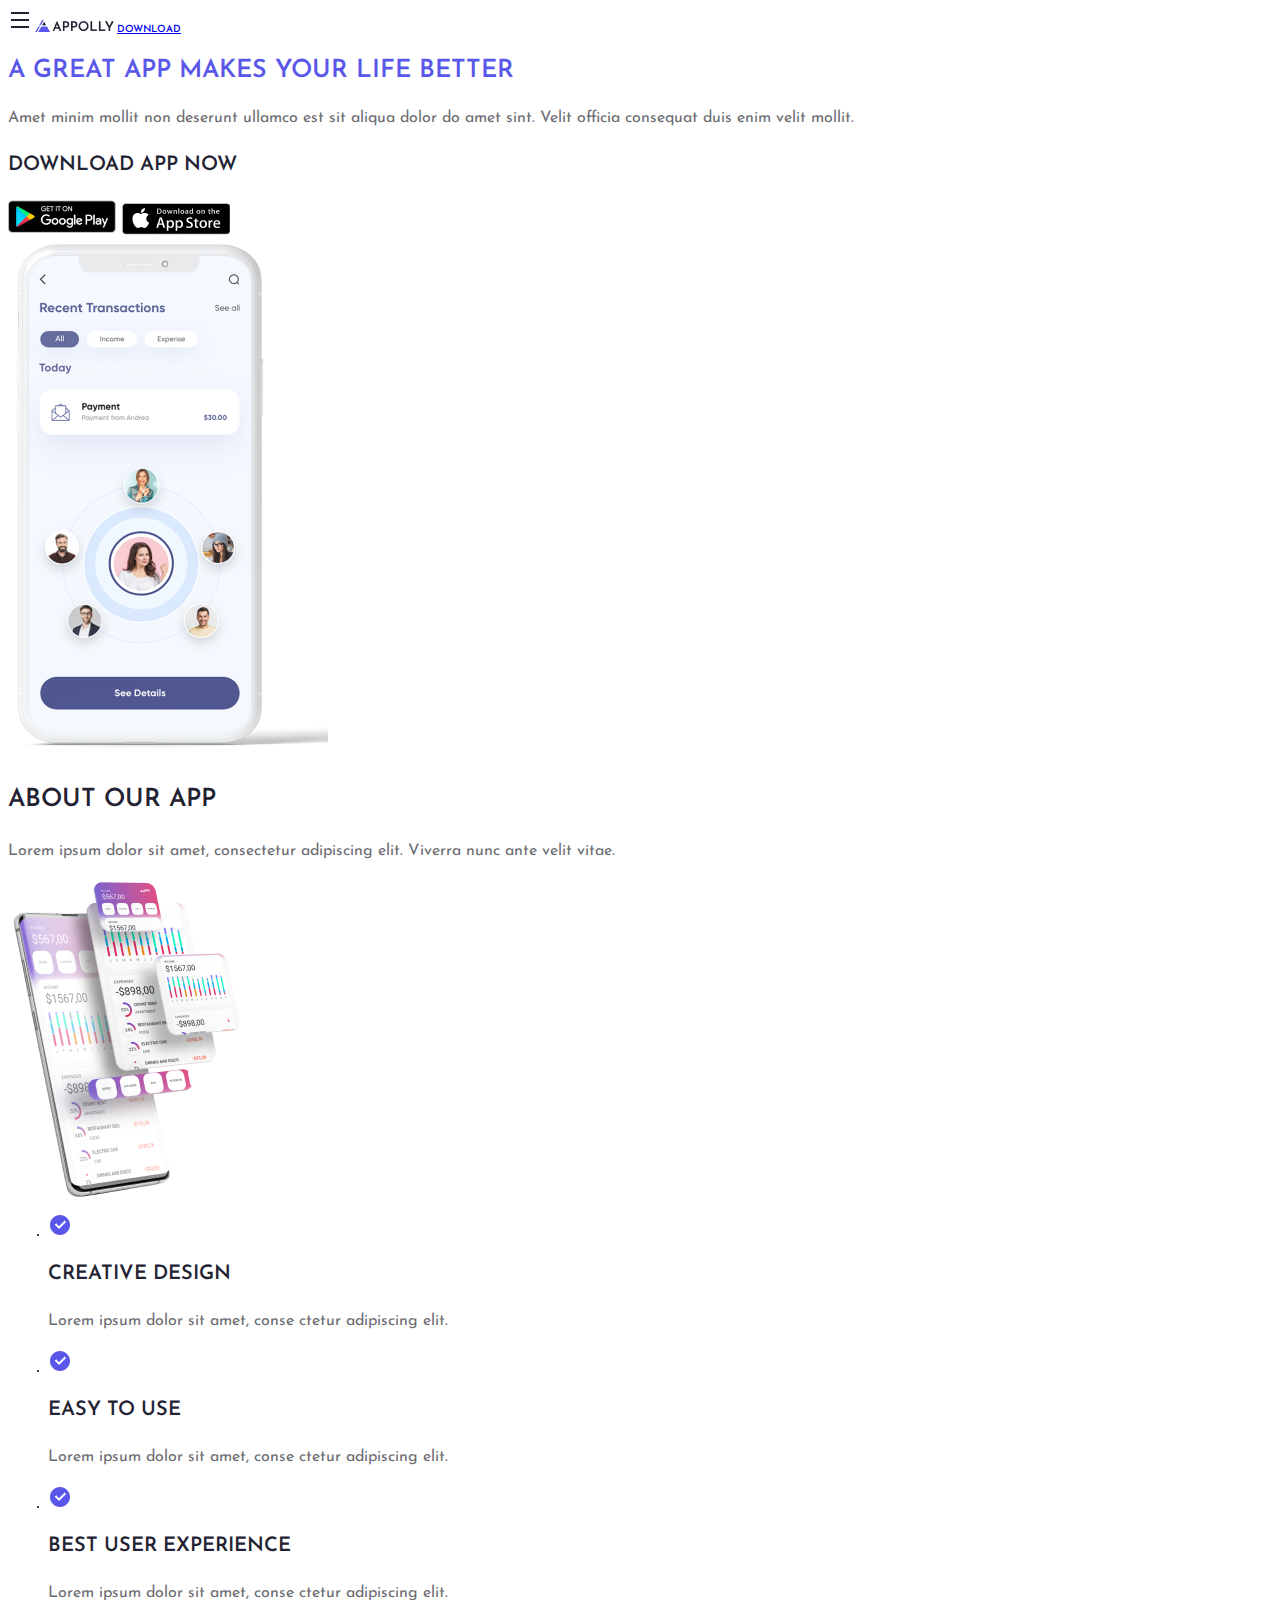
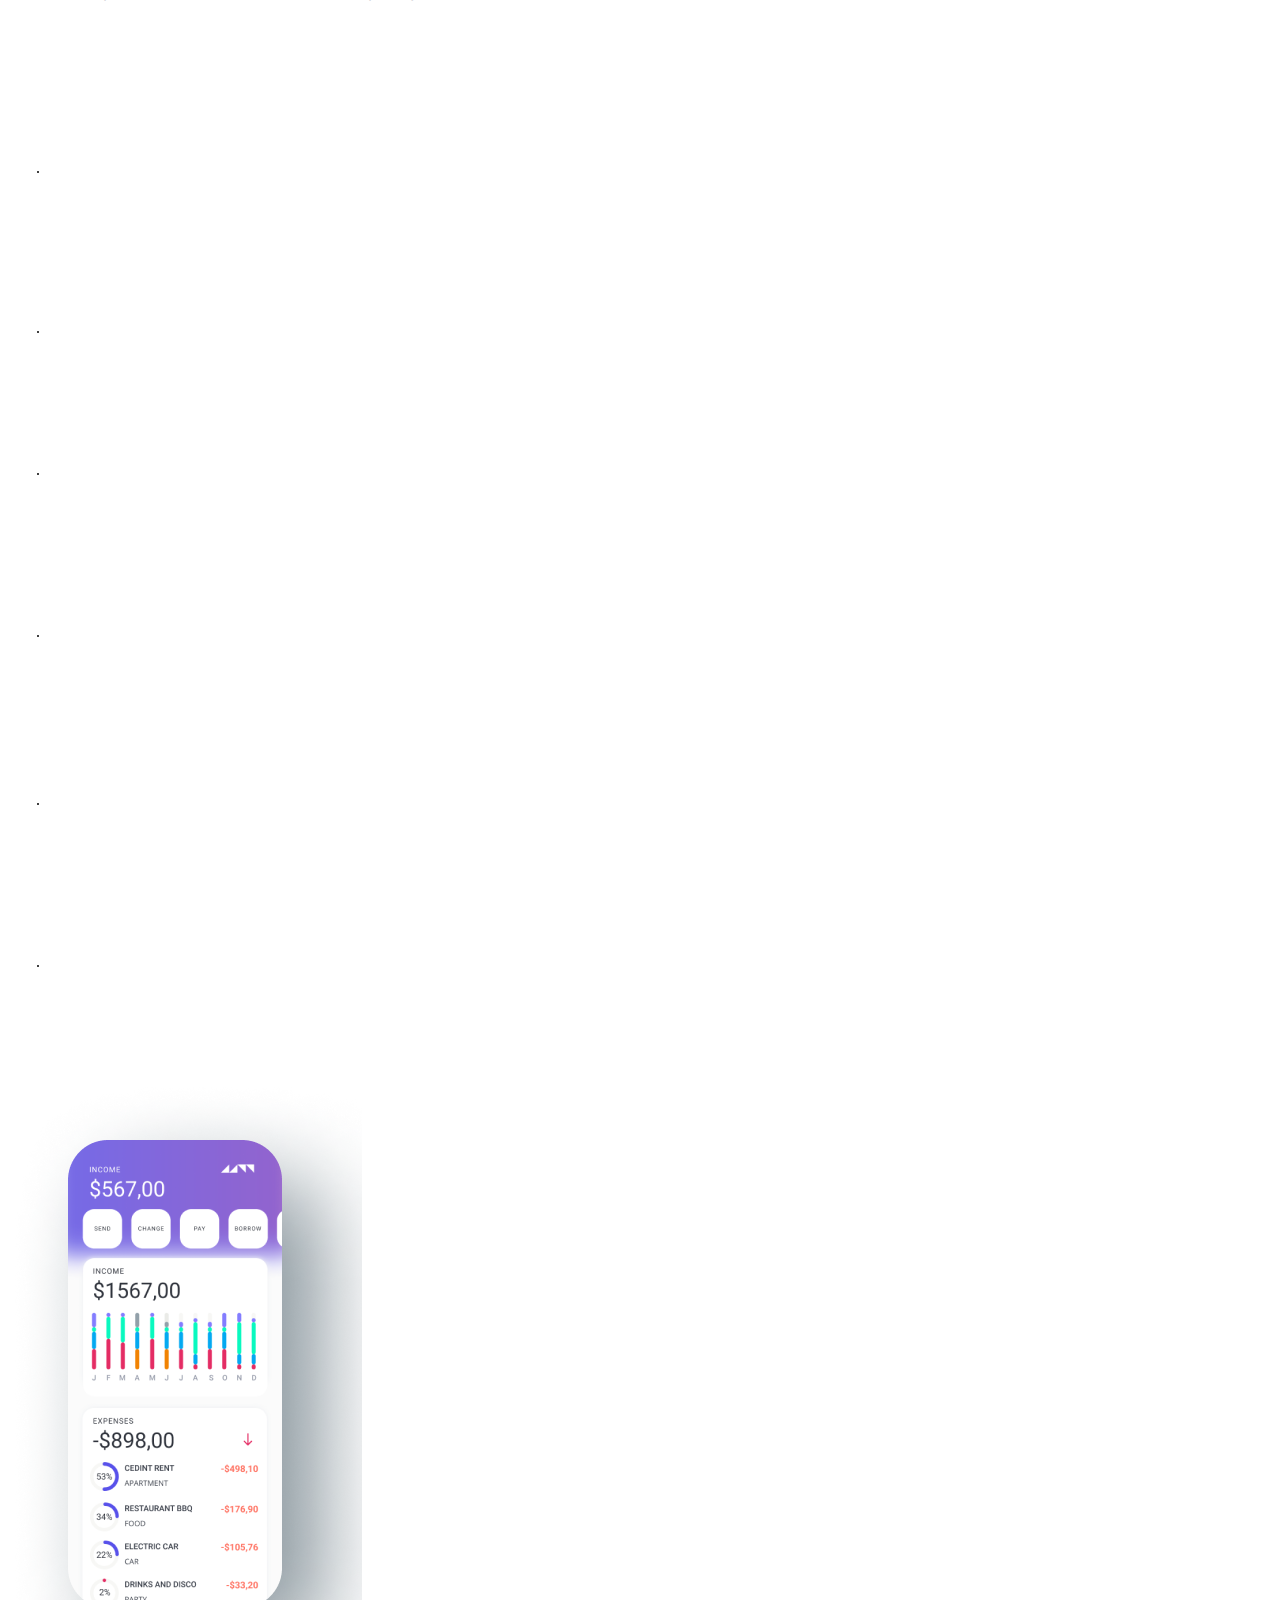
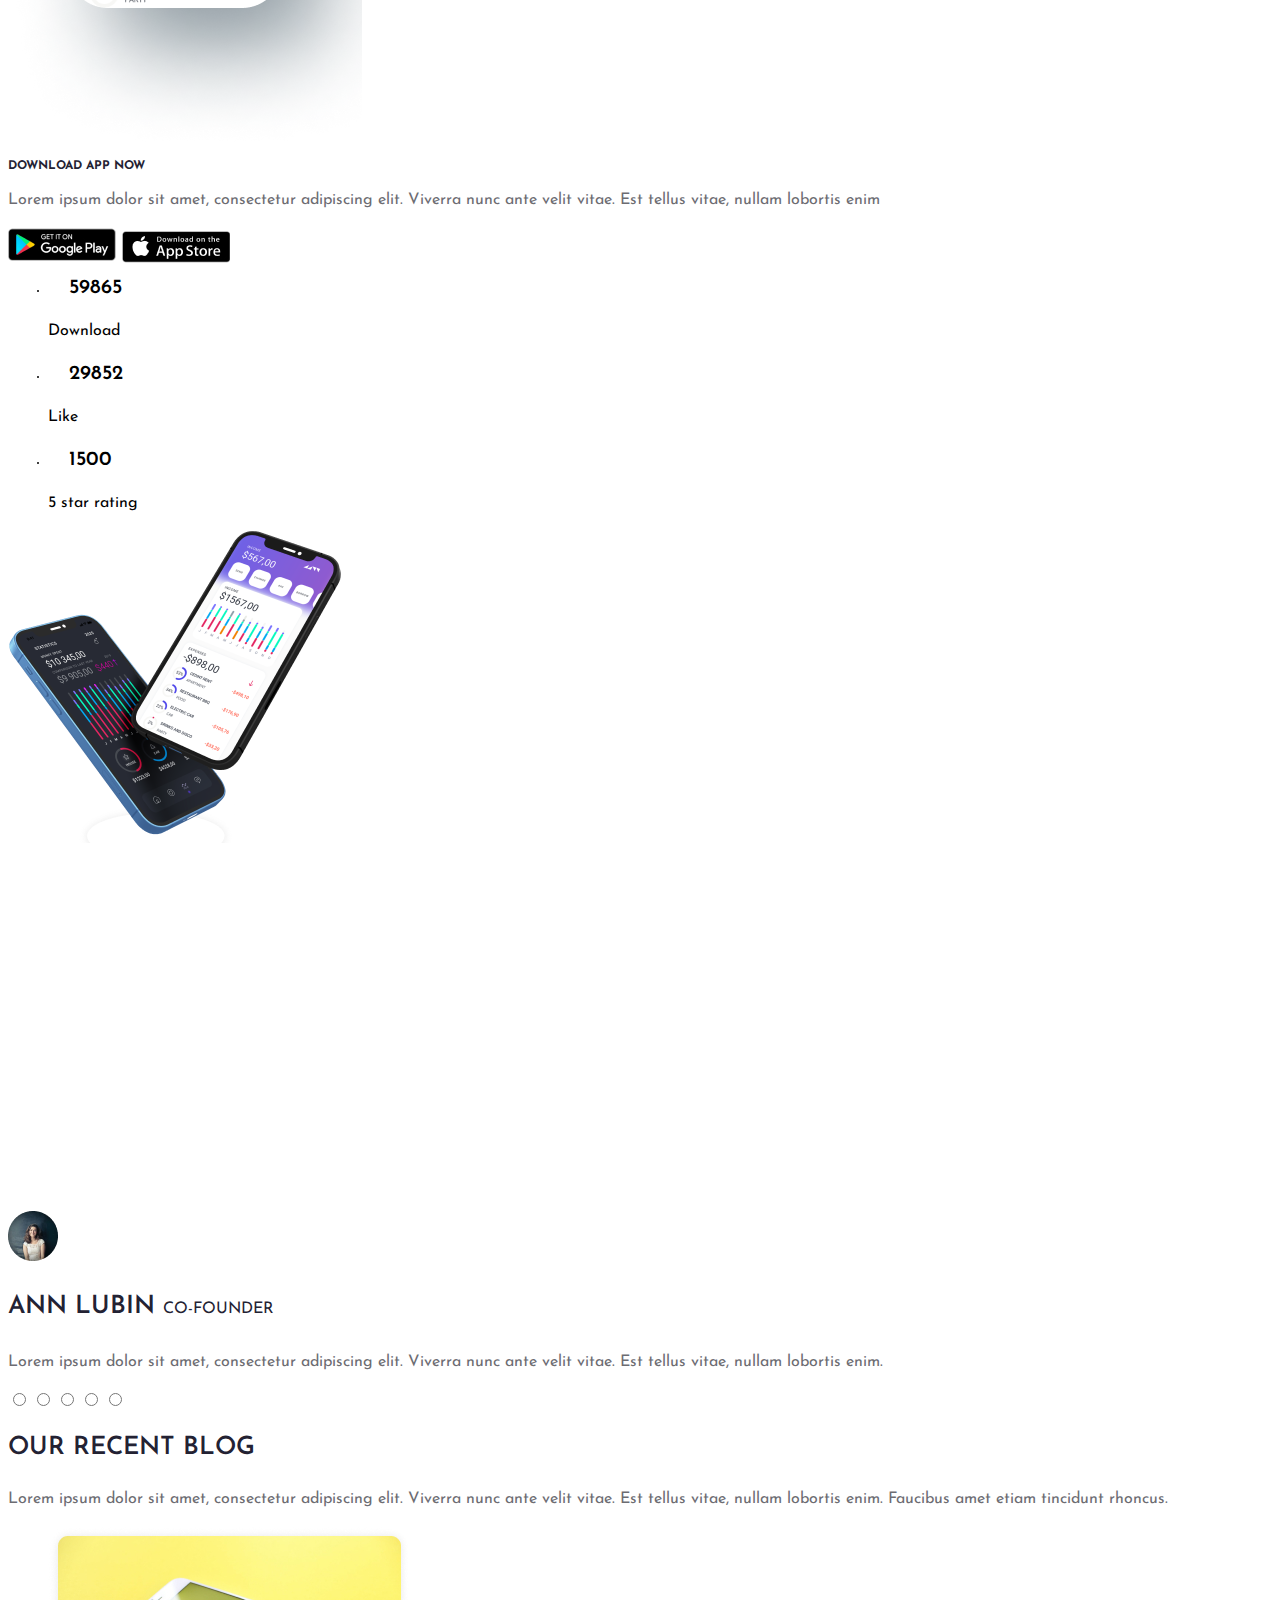
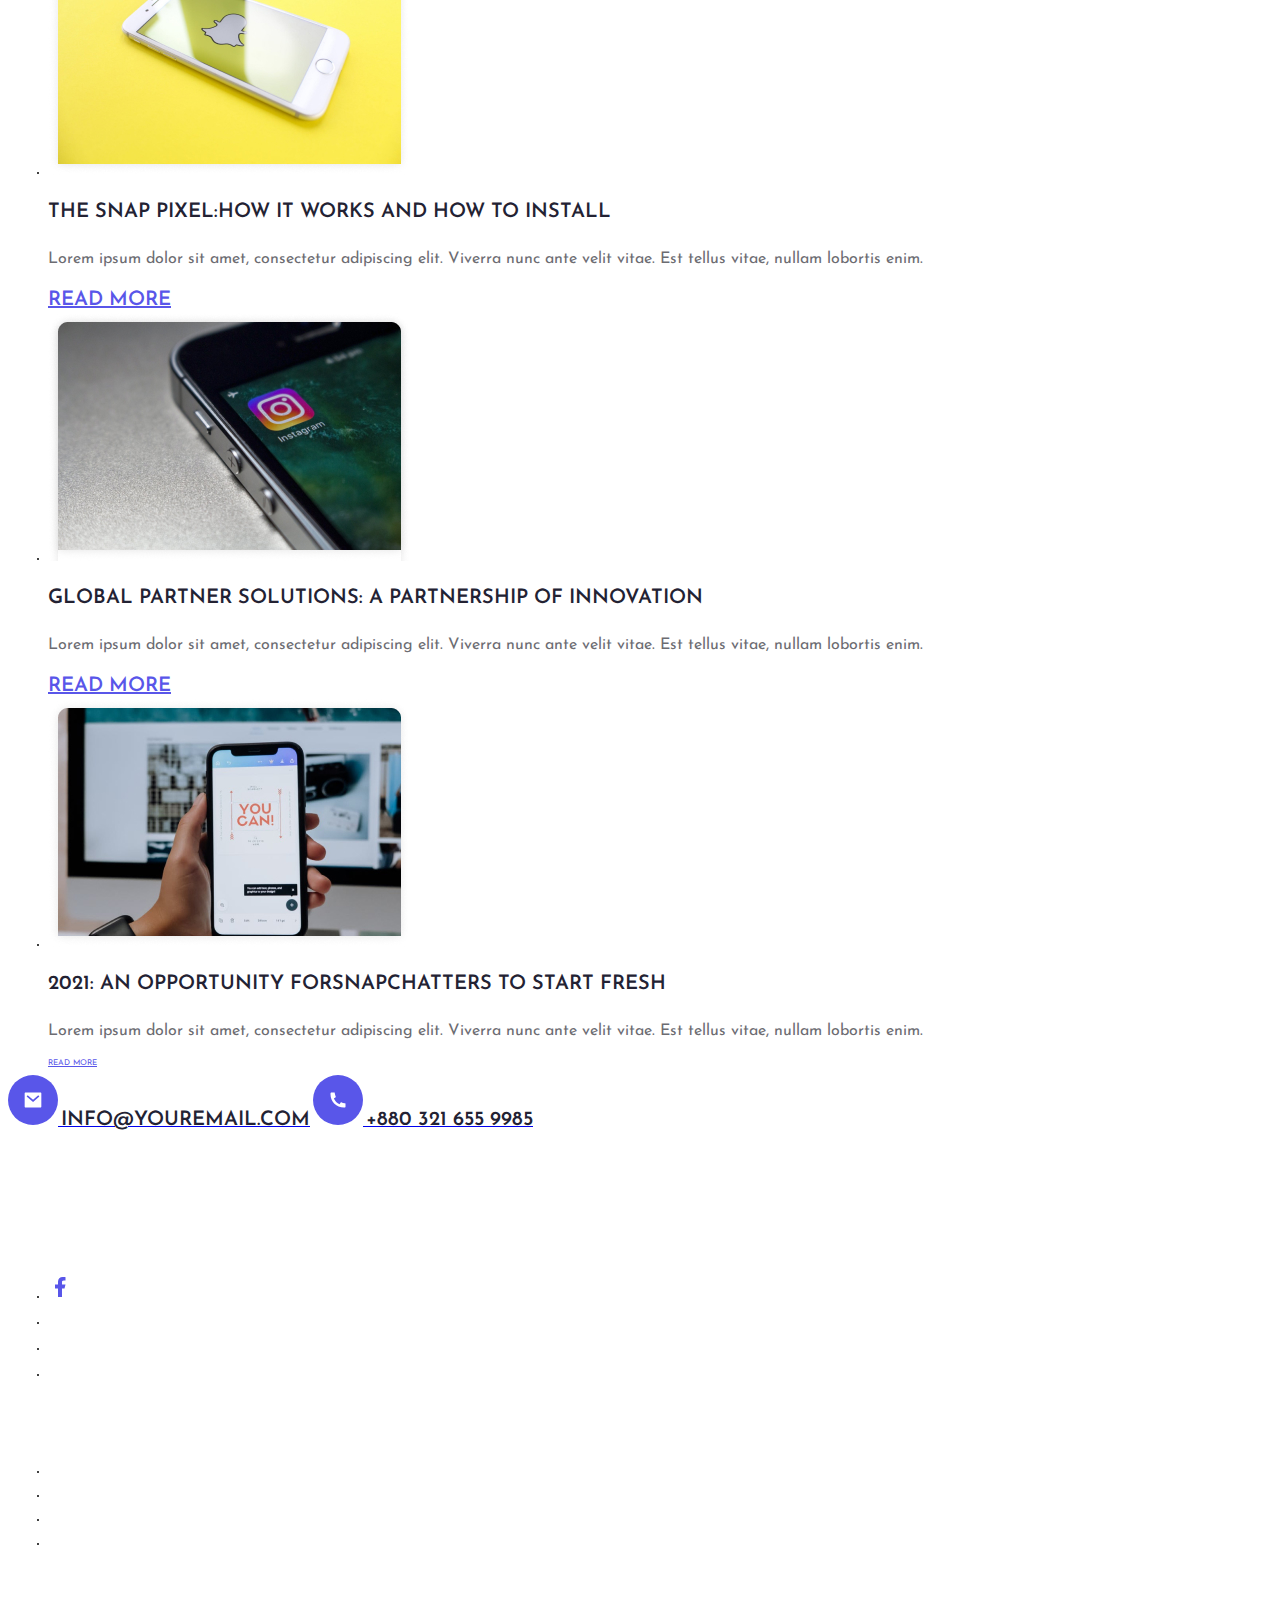
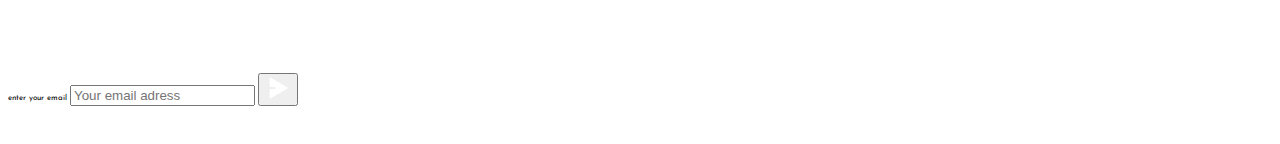
==== index.html @ a3eb0c4b "add style.css and new pictures" ====
<!DOCTYPE html>
<html lang="en">

<head>
    <meta charset="UTF-8">
    <meta name="viewport" content="width=device-width, initial-scale=1.0">
    <link rel="stylesheet" href="style.css">
    <title>Design-web</title>
</head>

<body>
    <header>
        <div class="container navbar">
            <a href="" class="navbar_menu"><img src="pictures/menu-line.svg" alt="navbar"></a>
            <a href="" class="navbar_logo"><img src="pictures/logo.png" alt="LOGO"></a>
            <a href="#"><span class="button_p">DOWNLOAD</span></a>
        </div>
    </header>

    <main>
        <section>
            <div class="container">
                <div class="introduce">
                    <h1 class="purple-paragraph h_25-37">A GREAT APP MAKES YOUR LIFE BETTER</h1>
                    <p class="gray-paragraph p_16-24">
                        Amet minim mollit non deserunt
                        ullamco est sit aliqua dolor do amet
                        sint. Velit officia consequat duis
                        enim velit mollit.
                    </p>
                    <p class="black-paragraph h_20-30">DOWNLOAD APP NOW</p>
                    <a href="#"><img src="/pictures/toppng 1.jpg" alt="google play icon"></a>
                    <a href=""><img src="pictures/PngItem_1144050 2.jpg" alt="app store icon"></a>
                </div>
                <img src="pictures/mobile-app.png" alt="">
            </div>
        </section>

        <section>
            <div class="container">
                <h2 class="black-paragraph h_25-37">ABOUT OUR APP</h2>
                <p class="gray-paragraph p_16-24">
                    Lorem ipsum dolor sit amet,
                    consectetur adipiscing elit. Viverra
                    nunc ante velit vitae.
                </p>
                <img src="pictures/about-our-app.png" alt="">
                <ul>
                    <li>
                        <img src="pictures/Group.svg" alt="purple tick icon">
                        <h3 class="black-paragraph h_20-30">CREATIVE DESIGN</h3>
                        <p class="gray-paragraph p_16-24">
                            Lorem ipsum dolor sit amet, conse
                            ctetur adipiscing elit.
                        </p>
                    </li>
                    <li>
                        <img src="pictures/Group.svg" alt="purple tick icon">
                        <h3 class="black-paragraph h_20-30">EASY TO USE</h3>
                        <p class="gray-paragraph p_16-24">
                            Lorem ipsum dolor sit amet, conse
                            ctetur adipiscing elit.
                        </p>
                    </li>
                    <li>
                        <img src="pictures/Group.svg" alt="purple tick icon">
                        <h3 class="black-paragraph h_20-30">BEST USER EXPERIENCE</h3>
                        <p class="gray-paragraph p_16-24">
                            Lorem ipsum dolor sit amet, conse
                            ctetur adipiscing elit.
                        </p>
                    </li>
                </ul>
            </div>
        </section>

        <section>
            <div class="container">
                <h2 class="white-paragraph h_25-37">APP FEATURES</h2>
                <p class="white-paragraph p_16-24">
                    Lorem ipsum dolor sit amet,
                    consectetur adipiscing elit. Viverra
                    nunc ante velit vitae.
                </p>
                <ul>
                    <li>
                        <img src="pictures/comment.svg" alt="comment icon">
                        <h3 class="white-paragraph h_20-30">FULL FREE CHAT</h3>
                        <p class="white-paragraph p_16-24">
                            Lorem ipsum dolor sit amet, conse
                            ctetur adipiscing elit.
                        </p>
                    </li>
                    <li>
                        <img src="pictures/surface1.svg" alt="surface icon">
                        <h3 class="white-paragraph h_20-30">UNLIMITED FEATURES</h3>
                        <p class="white-paragraph p_16-24">
                            Lorem ipsum dolor sit amet, conse
                            ctetur adipiscing elit.
                        </p>
                    </li>
                    <li>
                        <img src="pictures/Group_pen.svg" alt="up-pen icon">
                        <h3 class="white-paragraph h_20-30">AWESOME UI DESIGN</h3>
                        <p class="white-paragraph p_16-24">
                            Lorem ipsum dolor sit amet, conse
                            ctetur adipiscing elit.
                        </p>
                    </li>
                    <li>
                        <img src="pictures/phone_icon.svg" alt="mobile icon">
                        <h3 class="white-paragraph h_20-30">IOS & ANDROID VERSION</h3>
                        <p class="white-paragraph p_16-24">
                            Lorem ipsum dolor sit amet, conse
                            ctetur adipiscing elit.
                        </p>
                    </li>
                    <li>
                        <img src="pictures/eye-scanner 1.svg" alt="eye icon">
                        <h3 class="white-paragraph h_20-30">RETINA READY GRAPHICS</h3>
                        <p class="white-paragraph p_16-24">
                            Lorem ipsum dolor sit amet, conse
                            ctetur adipiscing elit.
                        </p>
                    </li>
                    <li>
                        <img src="pictures/male-telemarketer.svg" alt="supporter icon">
                        <h3 class="white-paragraph h_20-30">24/7 SUPPORT BY REAL PEOPLE</h3>
                        <p class="white-paragraph p_16-24">
                            Lorem ipsum dolor sit amet, conse
                            ctetur adipiscing elit.
                        </p>
                    </li>
                </ul>
                <img src="pictures/app-features.png" alt="">
            </div>
        </section>

        <section>
            <div class="container">
                <div class="download_app_now">
                    <h2 class="black-paragraph p_25-37">DOWNLOAD APP NOW</h2>
                    <p class="gray-paragraph p_16-24">
                        Lorem ipsum dolor sit amet, consectetur adipiscing elit. Viverra nunc ante velit vitae. Est
                        tellus vitae, nullam lobortis enim
                    </p>
                    <div class="marketplaces">
                        <a href="#"><img src="/pictures/toppng 1.jpg" alt="google play button"></a>
                        <a href="#"><img src="pictures/PngItem_1144050 2.jpg" alt="app store button"></a>
                    </div>
                    <ul>
                        <li>
                            <div class="download_like_rating">
                                <img src="pictures/download-2-fill.svg" alt="download icon">
                                <span class="h_20-30">59865</span>
                                <h3 class="p_16-24">Download</h3>
                            </div>
                        </li>
                        <li>
                            <div class="download_like_rating">
                                <img src="pictures/thumb-up-fill.svg" alt="like icon">
                                <span class="h_20-30">29852</span>
                                <h3 class="p_16-24">Like</h3>
                            </div>
                        </li>
                        <li>
                            <div class="download_like_rating">
                                <img src="pictures/star-fill.svg" alt="star icon">
                                <span class="h_20-30">1500</span>
                                <h3 class="p_16-24">5 star rating</h3>
                            </div>
                        </li>
                    </ul>
                </div>
                <img src="pictures/Gravity-Scene-iPhone-12-Mockup 1.png" alt="">
            </div>
        </section>

        <section>
            <div class="container">
                <h2 class="white-paragraph h_25-37">HOW TO USE THE APP PERFECTLY</h2>
                <p class="white-paragraph p_16-24">
                    Lorem ipsum dolor sit amet,
                    consectetur adipiscing elit. Viverra
                    nunc ante velit vitae.
                </p>
                <video src="#"></video>
            </div>
        </section>

        <section>
            <div class="container">
                <h2 class="white-paragraph h_25-37">OUR HAPPY CUSTOMERS</h2>
                <p class="white-paragraph">Lorem ipsum dolor sit amet, consectetur adipiscing elit. Viverra nunc ante velit vitae.</p>
                <div class="slider_1">
                    <img src="pictures/Profile-Image.png" alt="profile image">
                    <h3 class="black-paragraph h_25-37">ANN LUBIN <span class="p_16-24">CO-FOUNDER</span></h3>
                    <p class="gray-paragraph p_16-24">
                        Lorem ipsum dolor sit amet,
                        consectetur adipiscing elit. Viverra
                        nunc ante velit vitae. Est tellus
                        vitae, nullam lobortis enim.
                    </p>
                </div>
                <div class="slider_2"></div>
                <div class="slider_3"></div>
                <div class="slider_4"></div>
                <div class="slider_5"></div>
                <div class="slider_buttons">
                    <input type="radio" name="slider" id="">
                    <input type="radio" name="slider" id="">
                    <input type="radio" name="slider" id="">
                    <input type="radio" name="slider" id="">
                    <input type="radio" name="slider" id="">
                </div>
            </div>
        </section>

        <section>
            <div class="container">
                <h2 class="black-paragraph h_25-37">OUR RECENT BLOG</h2>
                <p class="gray-paragraph p_16-24">
                    Lorem ipsum dolor sit amet, consectetur adipiscing elit. Viverra nunc ante velit vitae. Est
                    tellus vitae, nullam lobortis enim. Faucibus amet etiam tincidunt rhoncus.
                </p>
                <ul>
                    <li>
                        <img src="pictures/Image.jpg" alt="">
                        <h3 class="black-paragraph h_20-30">THE SNAP PIXEL:HOW IT WORKS AND HOW TO INSTALL</h3>
                        <p class="gray-paragraph p_16-24">
                            Lorem ipsum dolor sit amet, consectetur adipiscing elit. Viverra nunc ante velit vitae.
                            Est tellus
                            vitae, nullam lobortis enim.
                        </p>
                        <a href="#"  class="purple-paragraph p_20_underline p_20_underline">READ MORE<a>
                    </li>
                    <li>
                        <img src="pictures/Image (1).jpg" alt="">
                        <h3 class="black-paragraph h_20-30">GLOBAL PARTNER SOLUTIONS: A PARTNERSHIP OF INNOVATION</h3>
                        <p class="gray-paragraph p_16-24">
                            Lorem ipsum dolor sit amet, consectetur adipiscing elit. Viverra nunc ante velit vitae.
                            Est tellus
                            vitae, nullam lobortis enim.
                        </p>
                        <a href="#"  class="purple-paragraph p_20_underline">READ MORE<a>
                    </li>
                    <li>
                        <img src="pictures/Image (2).jpg" alt="">
                        <h3 class="black-paragraph h_20-30">2021: AN OPPORTUNITY FORSNAPCHATTERS TO START FRESH</h3>
                        <p class="gray-paragraph p_16-24">
                            Lorem ipsum dolor sit amet, consectetur adipiscing elit. Viverra nunc ante velit vitae.
                            Est tellus
                            vitae, nullam lobortis enim.
                        </p>
                        <a href="#" class="purple-paragraph">READ MORE<a>
                    </li>
                </ul>
            </div>
        </section>

        <section>
            <div class="container">
                <a href="mailto:info@youremail.com"><img src="pictures/Ellipse 34.svg" alt="icon mail">
                    <span class="black-paragraph h_20-30">info@youremail.com</span></a>
                <a href="tel:+8803216559985"><img src="pictures/Call.svg" alt="icon phone"> <span class="black-paragraph h_20-30">+880 321
                        655 9985</span></a>
            </div>
        </section>

    </main>

    <footer>
        <div class="container">
            <div class="footer_description">
                <h2 class="white-paragraph h_31-47">LOGO</h2>
                <p class="white-paragraph p_16-24">
                    Lorem ipsum dolor sit amet, consectetur adipiscing elit. Viverra nunc ante velit vitae. Est
                    tellus vitae,
                    nullam lobortis enim.
                </p>
                <ul>
                    <li><a href=""><img src="pictures/facebook-fill.svg" alt="facebook icon"></a></li>
                    <li><a href=""><img src="pictures/instagram-fill.svg" alt="instagram icon"></a></li>
                    <li><a href=""><img src="pictures/twitter-fill.svg" alt="twitter icon"></a></li>
                    <li><a href=""><img src="pictures/youtube-fill.svg" alt="youtube icon"></a></li>
                </ul>
            </div>
            <div class="footer_links">
                <h2 class="white-paragraph h_25-37">QUICK LINK</h2>
                <ul>
                    <li><a href="#" class="white-paragraph p_16-24">About</a></li>
                    <li><a href="#" class="white-paragraph p_16-24">Features</a></li>
                    <li><a href="#" class="white-paragraph p_16-24">Screnshot</a></li>
                    <li><a href="#" class="white-paragraph p_16-24">Blog</a></li>
                </ul>
            </div>
            <div class="footer_news">
                <h2 class="white-paragraph h_25-37">NEWS LETTER</h2>
                <p class="white-paragraph p_16-24">Subscribe our newsletter to get our latest update & news</p>
                <form action="" method="get">
                    <label for="">
                        <span>enter your email</span>
                        <input type="email" placeholder="Your email adress">
                    </label>
                    
                    <button type="submit"><img src="pictures/send-plane-2-fill.svg" alt=""></button>
                </form>
            </div>
            <p class="white-paragraph p_12">&copy; Copyright 2021. Ojiomedia. All Right Reseved</p>
        </div>
    </footer>
</body>

</html>
---- style.css ----
html:root {
    --Royal-blue: #5956E9;
    --gray-paragraph: #6C6C72;
    --Black: #232233;
    --White: #FFF;    
}

html, body{
    font-size:8px;
}

body{
    font-family: Josefin Sans, sans-serif;
    font-style: normal;
}

/* josefin-sans-100 - latin */
@font-face {
    font-display: swap; /* Check https://developer.mozilla.org/en-US/docs/Web/CSS/@font-face/font-display for other options. */
    font-family: 'Josefin Sans';
    font-style: normal;
    font-weight: 100;
    src: url('fonts/josefin-sans-v32-latin-100.woff2') format('woff2'); /* Chrome 36+, Opera 23+, Firefox 39+, Safari 12+, iOS 10+ */
  }
  /* josefin-sans-200 - latin */
  @font-face {
    font-display: swap; /* Check https://developer.mozilla.org/en-US/docs/Web/CSS/@font-face/font-display for other options. */
    font-family: 'Josefin Sans';
    font-style: normal;
    font-weight: 200;
    src: url('fonts/josefin-sans-v32-latin-200.woff2') format('woff2'); /* Chrome 36+, Opera 23+, Firefox 39+, Safari 12+, iOS 10+ */
  }
  /* josefin-sans-300 - latin */
  @font-face {
    font-display: swap; /* Check https://developer.mozilla.org/en-US/docs/Web/CSS/@font-face/font-display for other options. */
    font-family: 'Josefin Sans';
    font-style: normal;
    font-weight: 300;
    src: url('fonts/josefin-sans-v32-latin-300.woff2') format('woff2'); /* Chrome 36+, Opera 23+, Firefox 39+, Safari 12+, iOS 10+ */
  }
  /* josefin-sans-regular - latin */
  @font-face {
    font-display: swap; /* Check https://developer.mozilla.org/en-US/docs/Web/CSS/@font-face/font-display for other options. */
    font-family: 'Josefin Sans';
    font-style: normal;
    font-weight: 400;
    src: url('fonts/josefin-sans-v32-latin-regular.woff2') format('woff2'); /* Chrome 36+, Opera 23+, Firefox 39+, Safari 12+, iOS 10+ */
  }
  /* josefin-sans-500 - latin */
  @font-face {
    font-display: swap; /* Check https://developer.mozilla.org/en-US/docs/Web/CSS/@font-face/font-display for other options. */
    font-family: 'Josefin Sans';
    font-style: normal;
    font-weight: 500;
    src: url('fonts/josefin-sans-v32-latin-500.woff2') format('woff2'); /* Chrome 36+, Opera 23+, Firefox 39+, Safari 12+, iOS 10+ */
  }
  /* josefin-sans-600 - latin */
  @font-face {
    font-display: swap; /* Check https://developer.mozilla.org/en-US/docs/Web/CSS/@font-face/font-display for other options. */
    font-family: 'Josefin Sans';
    font-style: normal;
    font-weight: 600;
    src: url('fonts/josefin-sans-v32-latin-600.woff2') format('woff2'); /* Chrome 36+, Opera 23+, Firefox 39+, Safari 12+, iOS 10+ */
  }
  /* josefin-sans-700 - latin */
  @font-face {
    font-display: swap; /* Check https://developer.mozilla.org/en-US/docs/Web/CSS/@font-face/font-display for other options. */
    font-family: 'Josefin Sans';
    font-style: normal;
    font-weight: 700;
    src: url('fonts/josefin-sans-v32-latin-700.woff2') format('woff2'); /* Chrome 36+, Opera 23+, Firefox 39+, Safari 12+, iOS 10+ */
  }

.purple-paragraph {
    color: var(--Royal-blue);
}

.gray-paragraph{
    color: var(--gray-paragraph);
}

.white-paragraph {
    color: var(--White);
}

.black-paragraph {
    color: var(--Black);
}
   
.p_16-24 {
    font-size: 2rem;
    font-style: normal;
    font-weight: 400;
    line-height: 3rem; /* 150% */    
}

.h_20-30 {
    font-size: 2.5rem;
    font-weight: 600;
    line-height: 3.75rem; /* 150% */
    text-transform: uppercase;
}

.h_25-37 {
    font-size: 3.125rem;
    font-weight: 600;
    line-height: 4.6875rem; /* 150% */
    text-transform: uppercase;
}

.h_31-47 {
    font-size: 3.90625rem;
    font-weight: 700;
    line-height: 5.90625rem; /* 151.2% */
    text-transform: uppercase;
    }

.p_20_underline {
    font-size: 2.5rem;
    font-style: normal;
    font-weight: 600;
    line-height: 130%;
    text-decoration-line: underline;
    text-transform: uppercase;
    }

.p_12{
    text-align: center;
    font-size: 1.6rem;
    font-weight: 300;
    line-height: normal;
}

.button_p{
    font-size: 1.25rem;
    font-style: normal;
    font-weight: 600;
    line-height: normal;
}
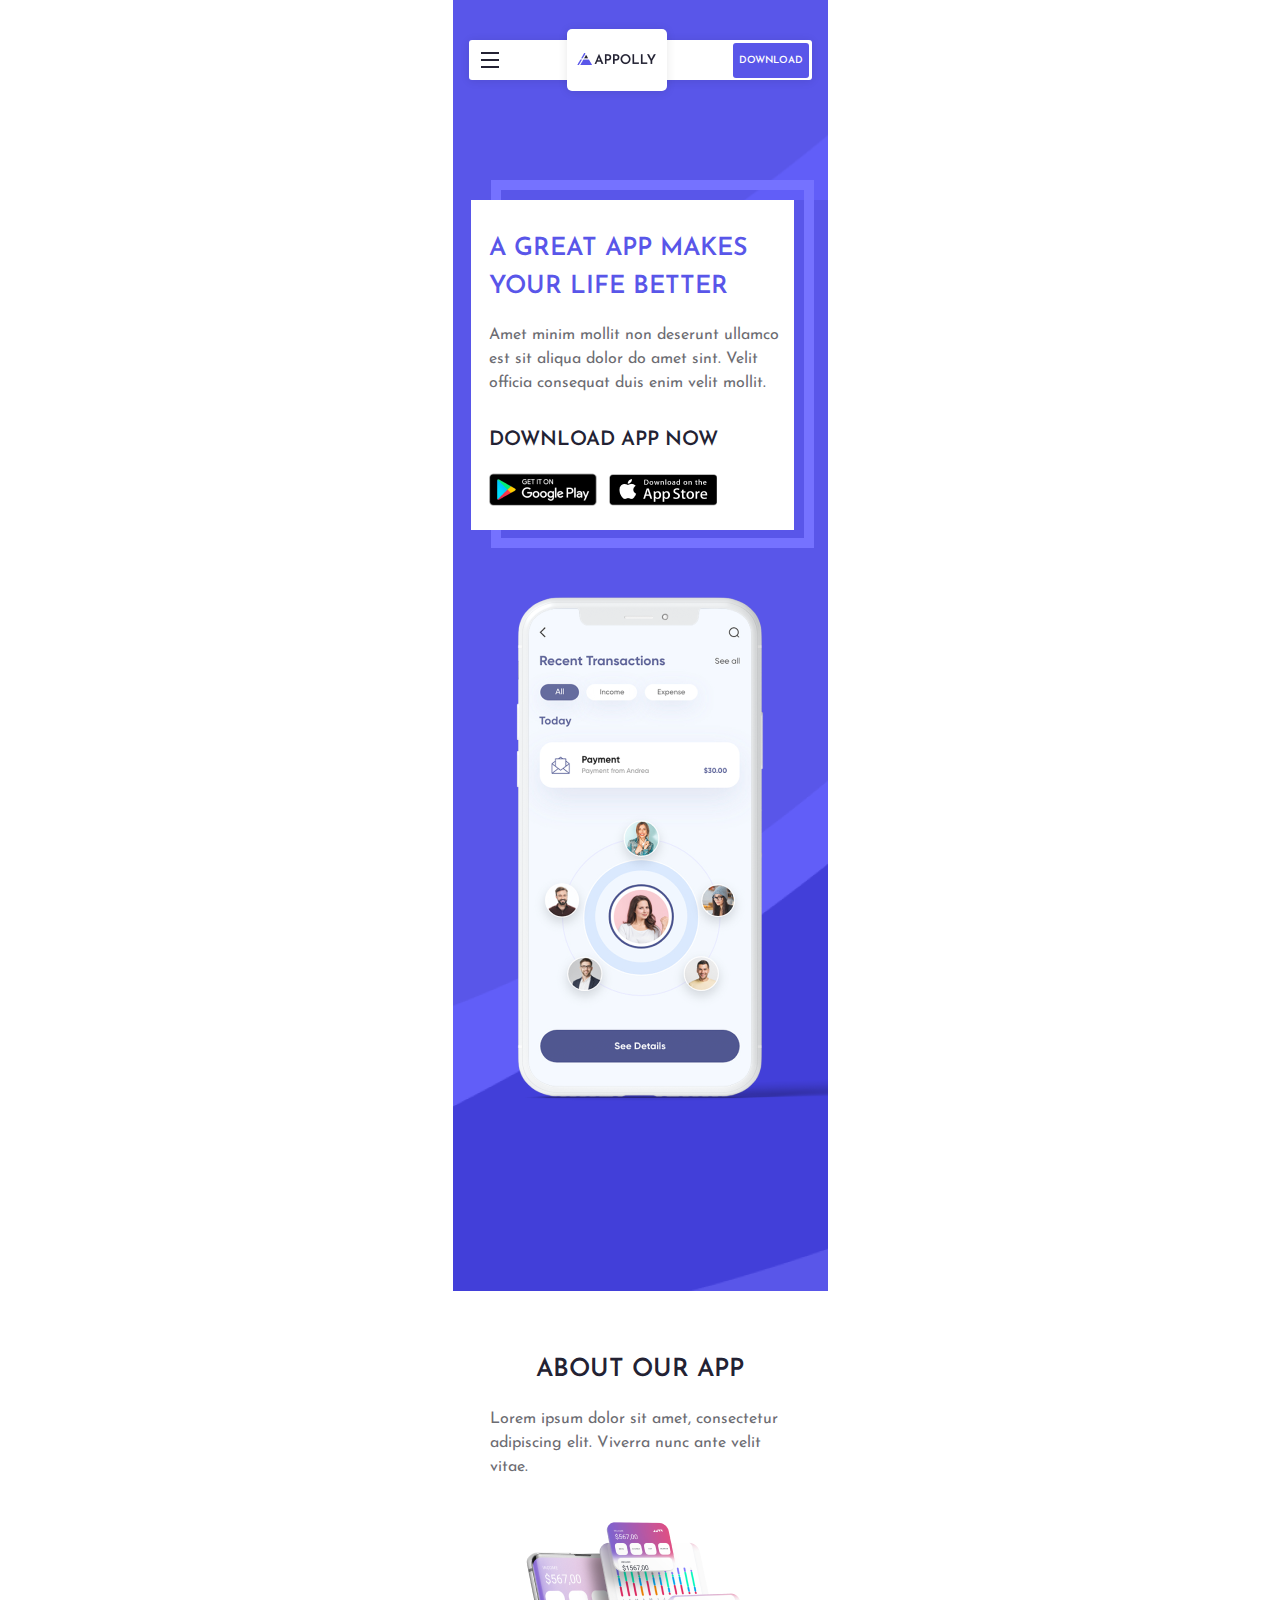
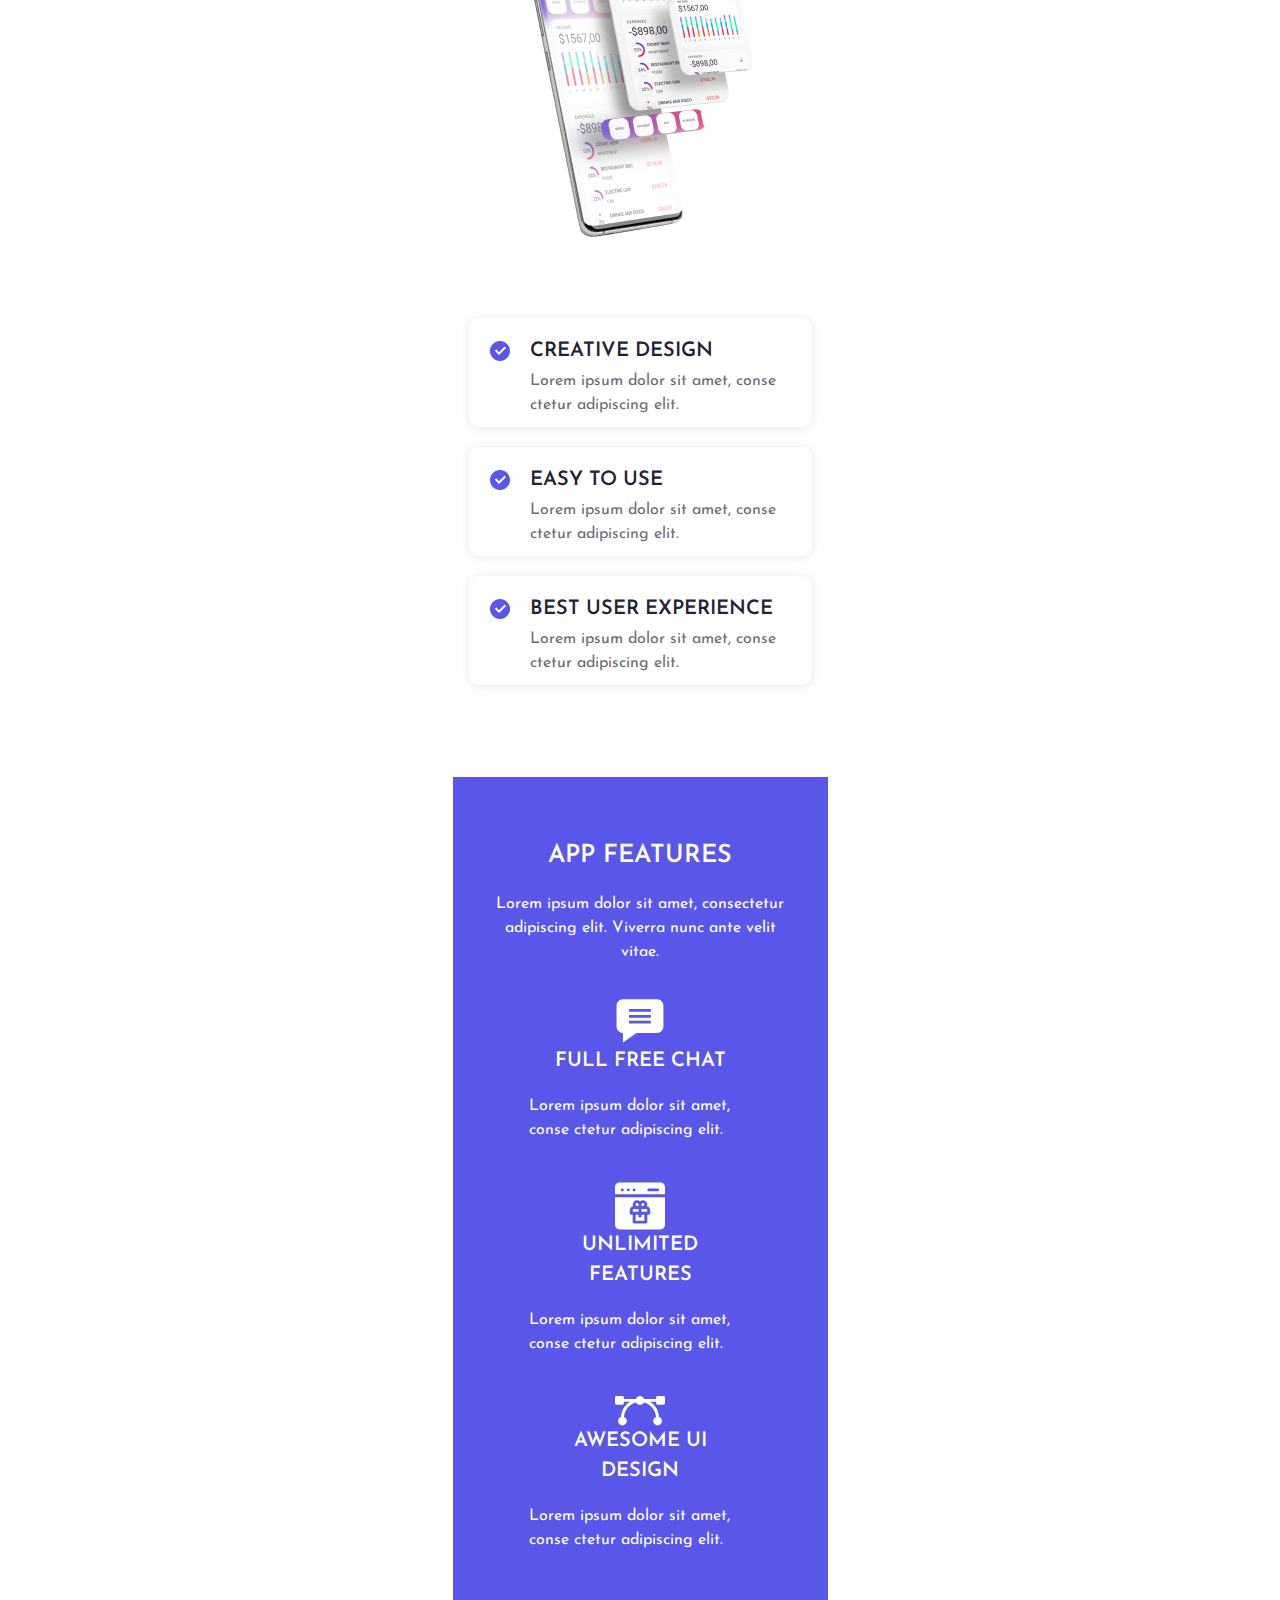
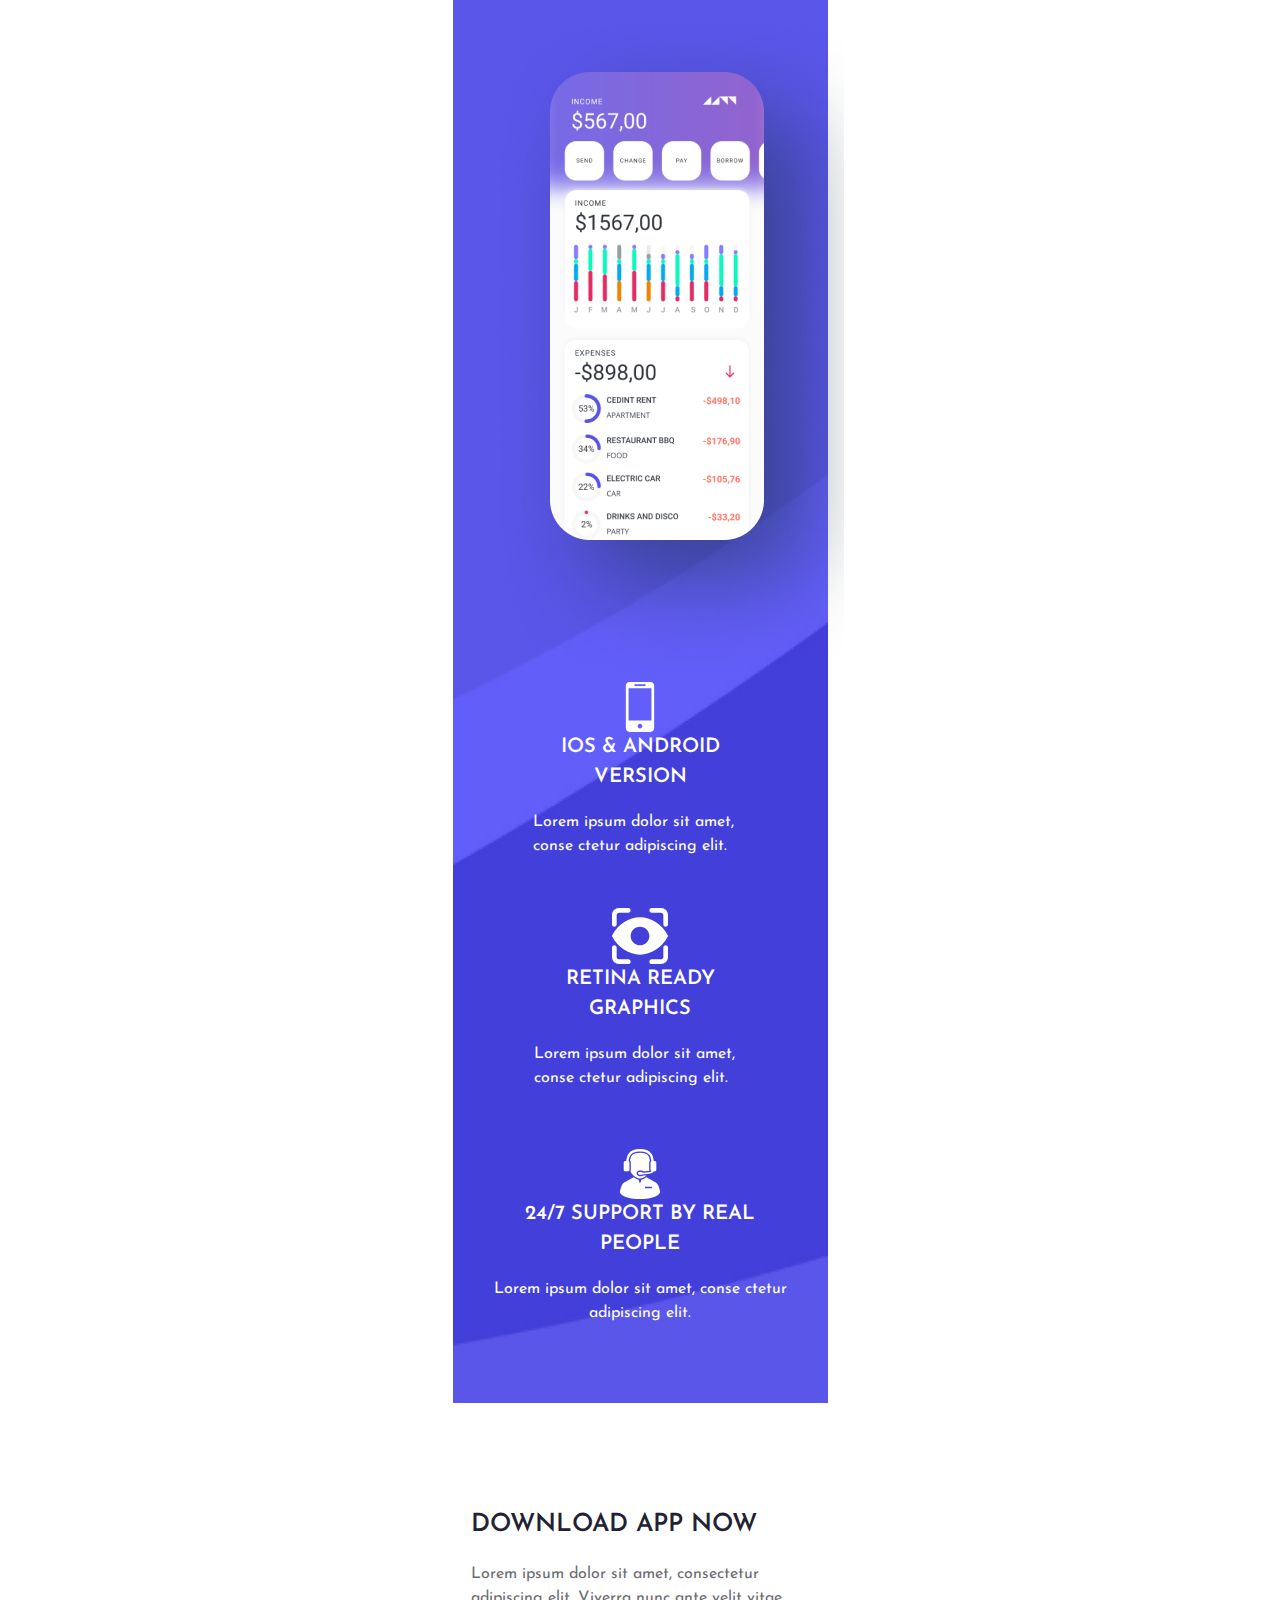
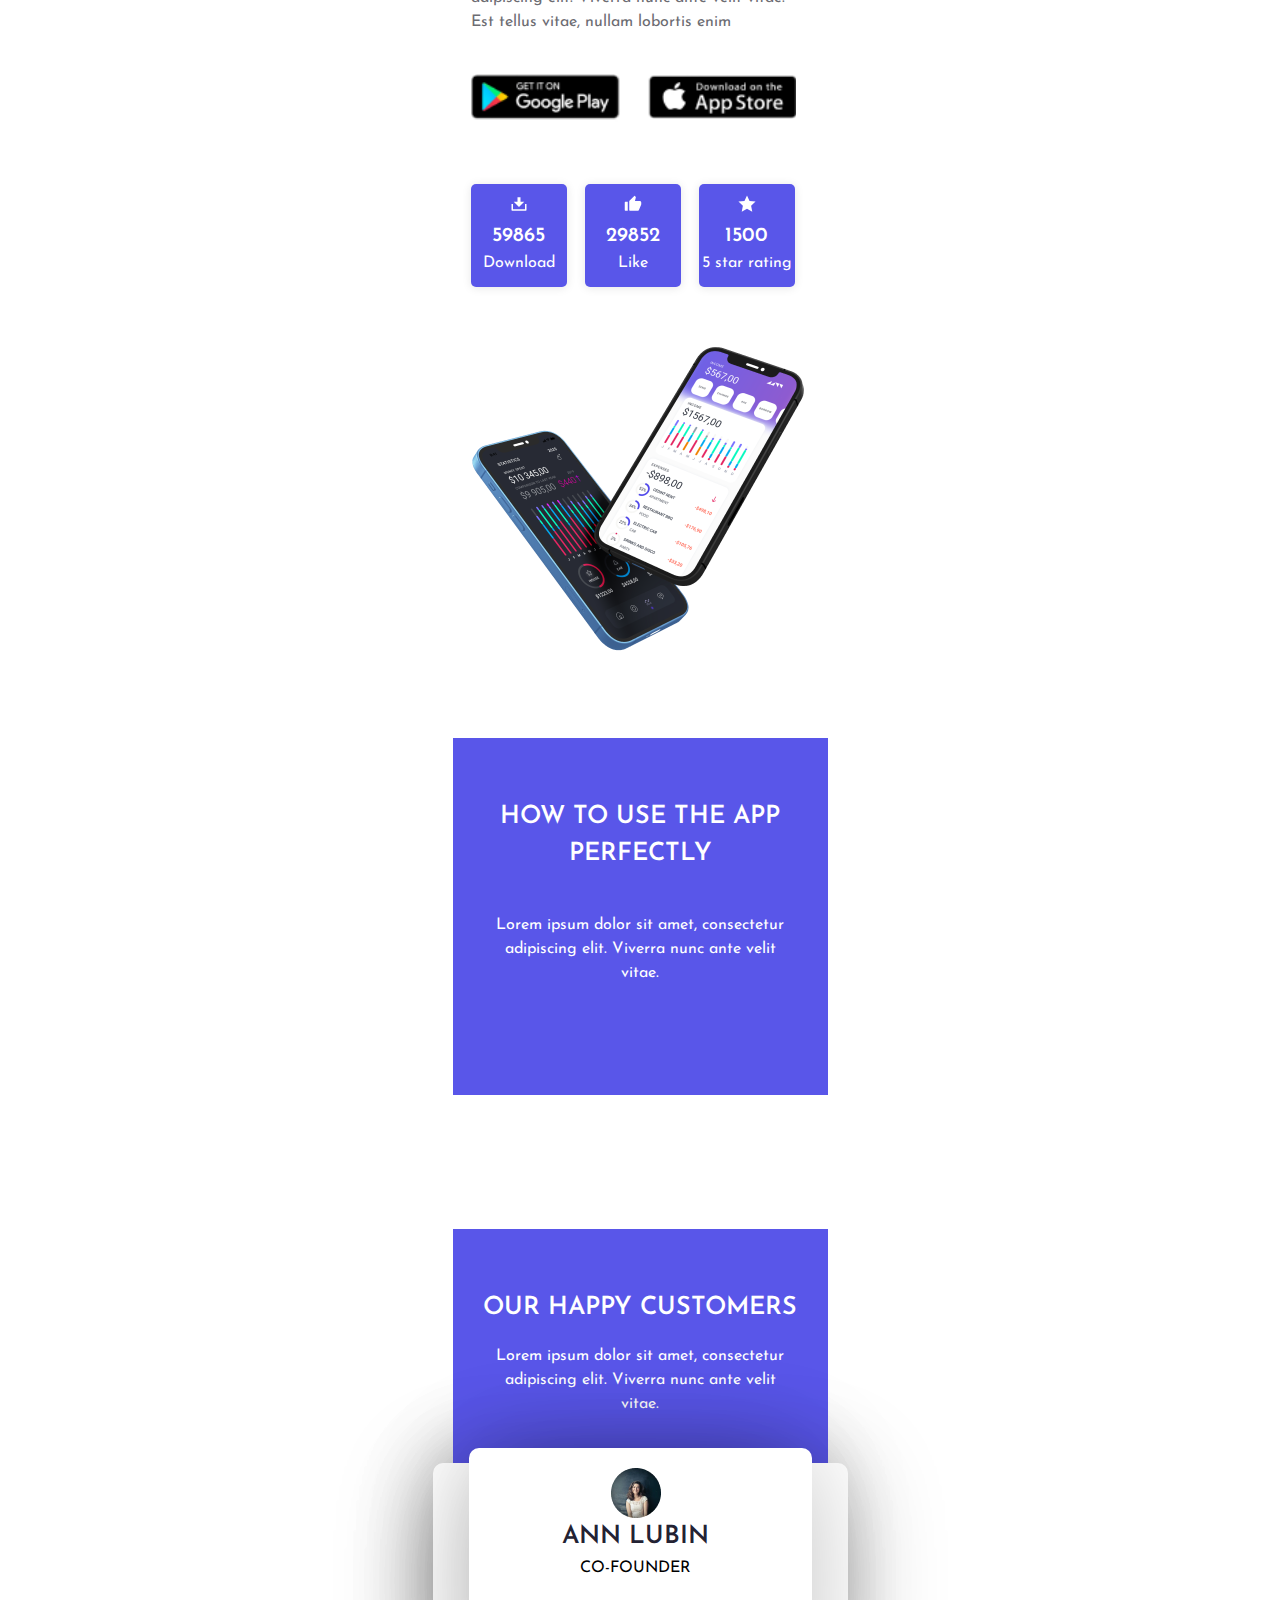
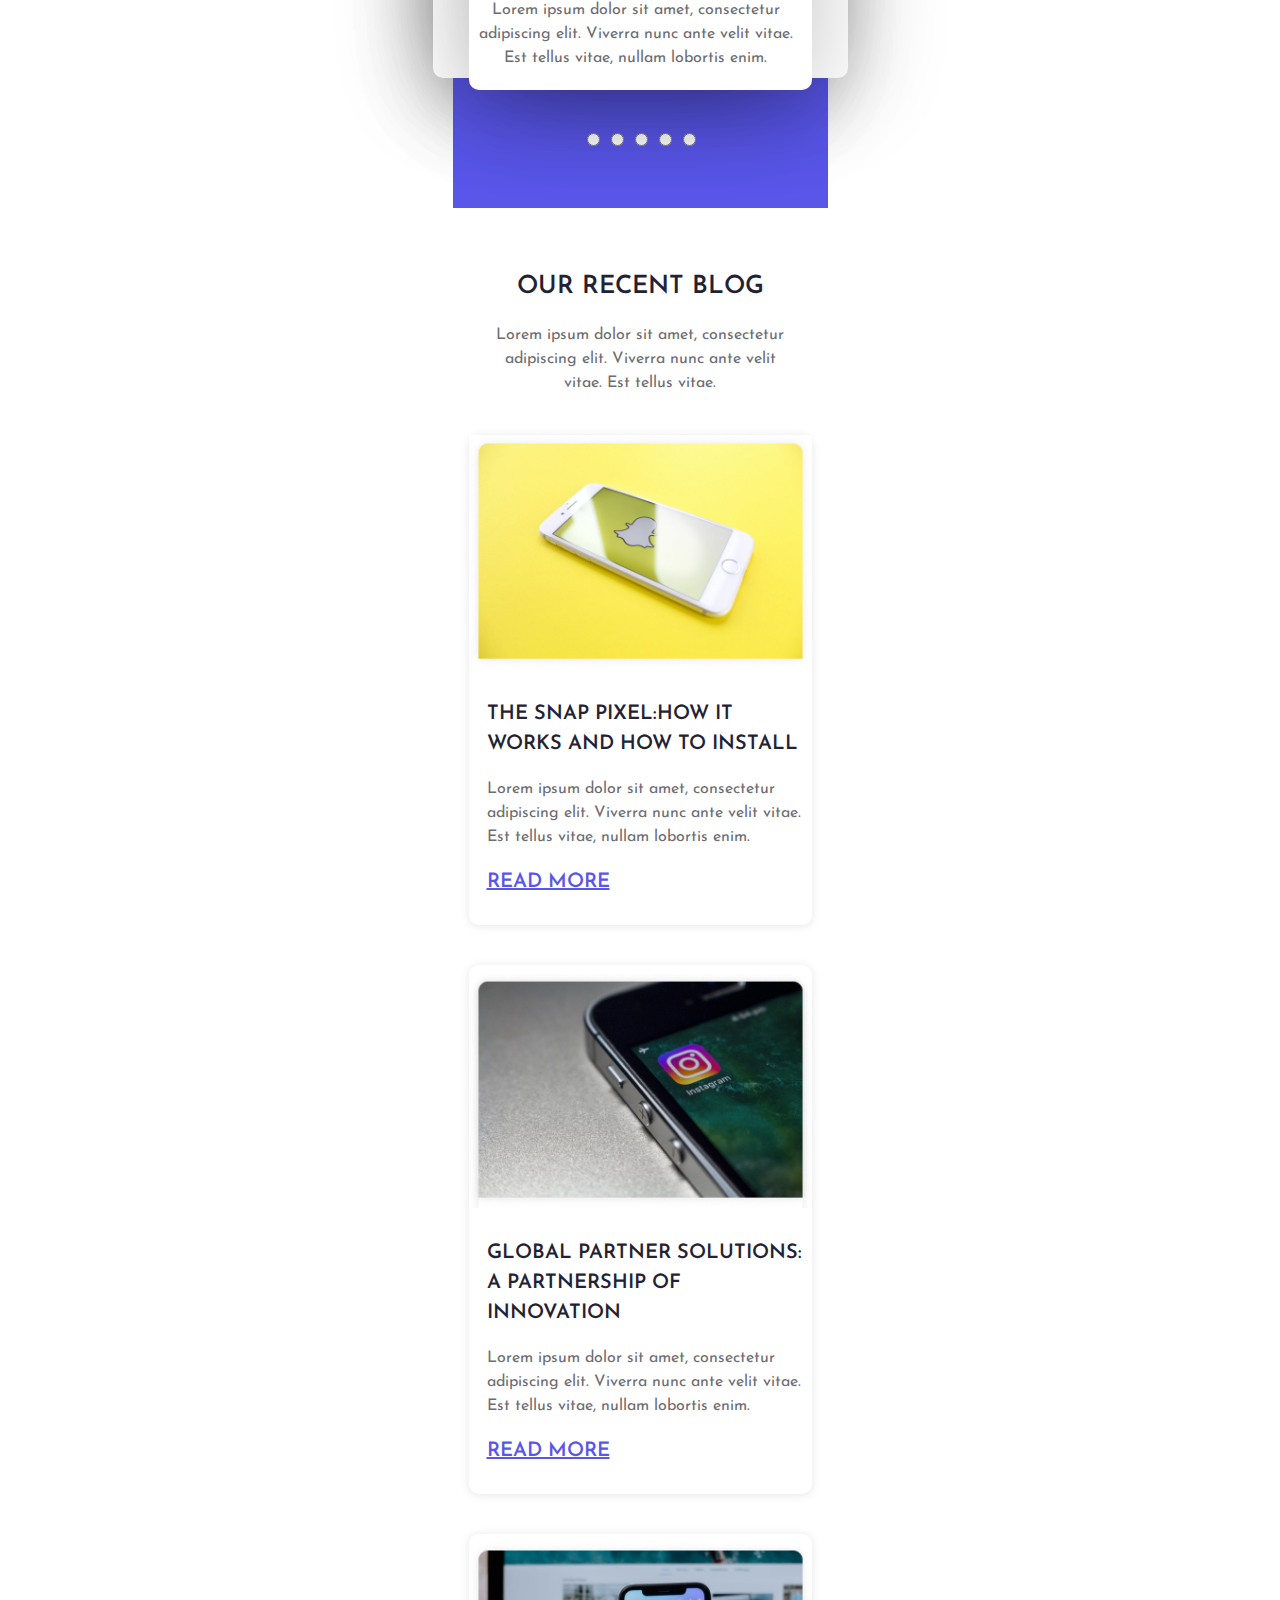
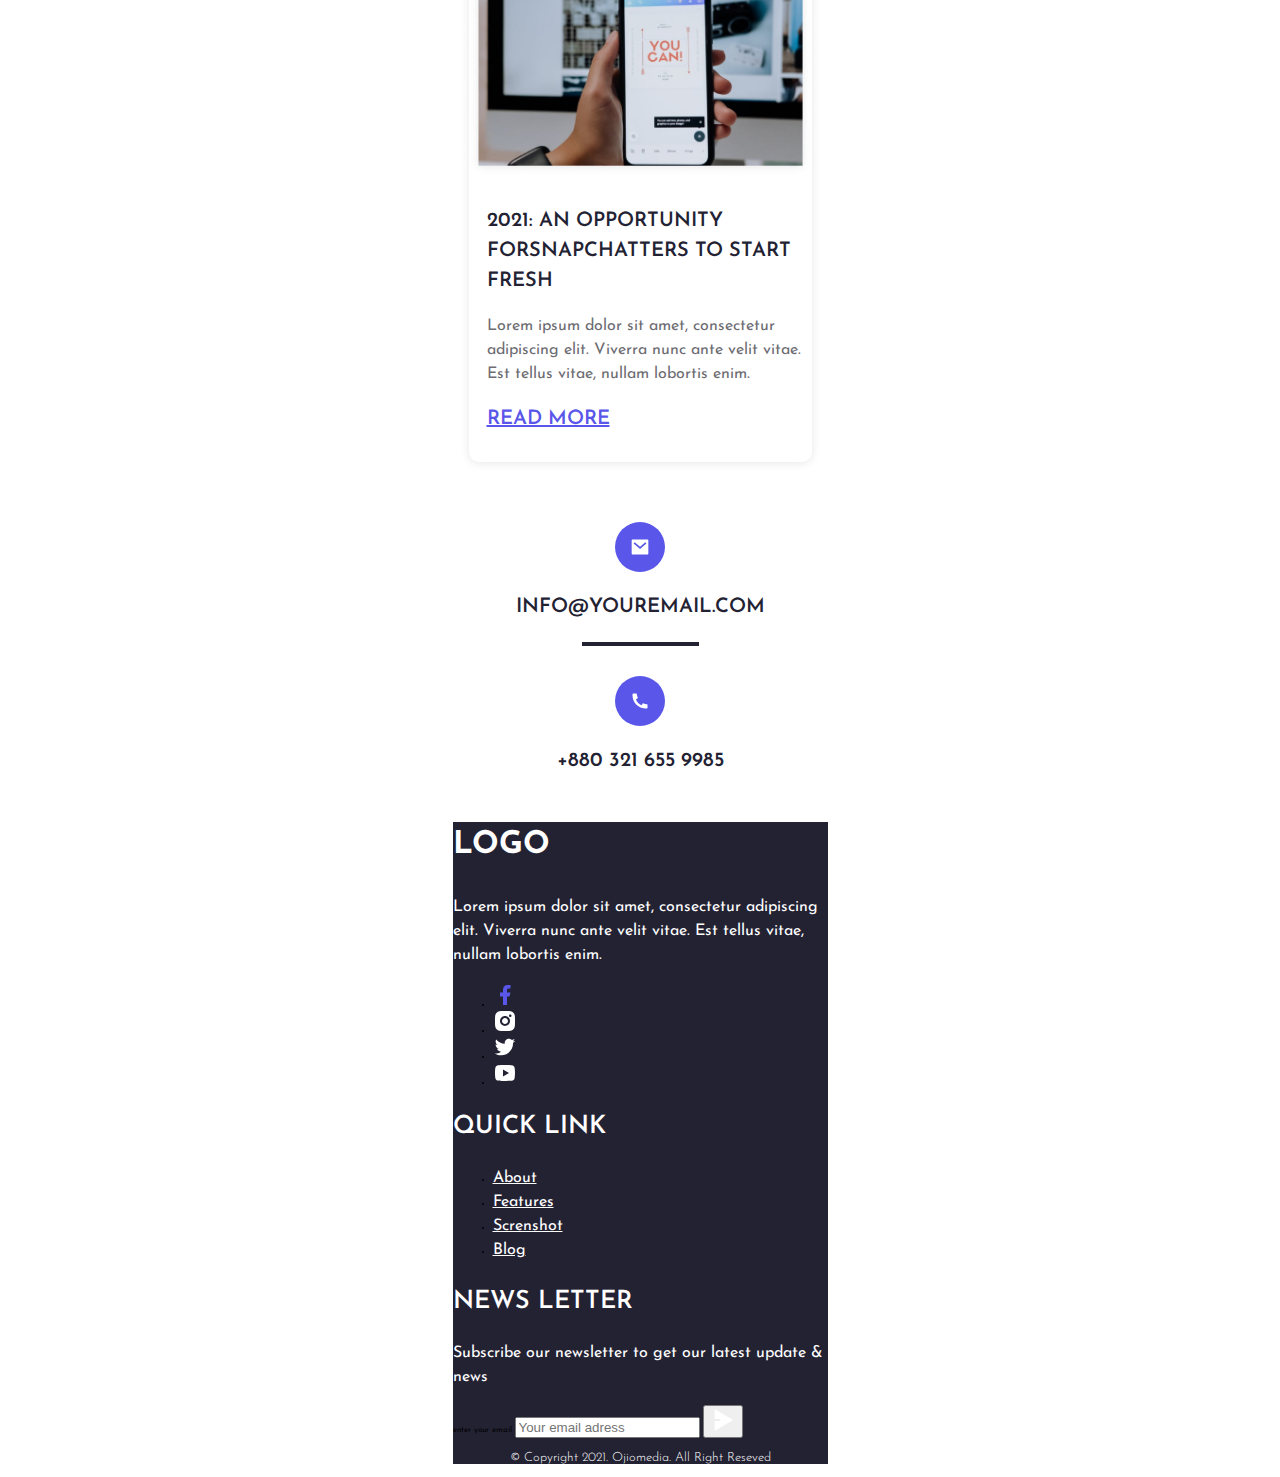
==== commit b14608c6: "add all new files" ====
--- a/index.html
+++ b/index.html
@@ -9,166 +9,171 @@
 </head>
 
 <body>
-    <header>
-        <div class="container navbar">
-            <a href="" class="navbar_menu"><img src="pictures/menu-line.svg" alt="navbar"></a>
-            <a href="" class="navbar_logo"><img src="pictures/logo.png" alt="LOGO"></a>
-            <a href="#"><span class="button_p">DOWNLOAD</span></a>
-        </div>
+    <header class="main_header container bg1">
+                <nav class="header_navbar">
+                    <a href="#" class="navbar_menu"><img src="pictures/menu-line.svg" alt="navbar"></a>
+                    <a href="#" class="navbar_logo"><img src="pictures/logo.png" alt="LOGO"></a>
+                    <a href="#" class="button_p">DOWNLOAD</a>
+                </nav>
     </header>
 
     <main>
-        <section>
-            <div class="container">
-                <div class="introduce">
+        <section class="container bg1">
+            <div class="section-1">
+                <div class="section-1_border-back"></div>
+                <div class="section-1_introduce">
                     <h1 class="purple-paragraph h_25-37">A GREAT APP MAKES YOUR LIFE BETTER</h1>
-                    <p class="gray-paragraph p_16-24">
+                    <p class="section-1_introduce_p-description gray-paragraph p_16-24">
                         Amet minim mollit non deserunt
                         ullamco est sit aliqua dolor do amet
                         sint. Velit officia consequat duis
                         enim velit mollit.
                     </p>
-                    <p class="black-paragraph h_20-30">DOWNLOAD APP NOW</p>
-                    <a href="#"><img src="/pictures/toppng 1.jpg" alt="google play icon"></a>
-                    <a href=""><img src="pictures/PngItem_1144050 2.jpg" alt="app store icon"></a>
-                </div>
-                <img src="pictures/mobile-app.png" alt="">
-            </div>
-        </section>
-
-        <section>
-            <div class="container">
-                <h2 class="black-paragraph h_25-37">ABOUT OUR APP</h2>
-                <p class="gray-paragraph p_16-24">
+                    <p class="section-1_introduce_p-download black-paragraph h_20-30">DOWNLOAD APP NOW</p>
+                    <div class="section-1_d-buttons">
+                        <a href="#"><img src="/pictures/toppng 1.jpg" alt="google play icon"></a>
+                        <a href=""><img src="pictures/PngItem_1144050 2.jpg" alt="app store icon"></a>
+                    </div>
+                </div>
+                <img class="section-1_main-img" src="pictures/mobile-app.png" alt="">
+            </div>
+        </section>
+
+        <section class="container">
+            <div class="section-2">
+                <h2 class="section-2_h2 black-paragraph h_25-37">ABOUT OUR APP</h2>
+                <p class="section-2_p-description gray-paragraph p_16-24">
                     Lorem ipsum dolor sit amet,
                     consectetur adipiscing elit. Viverra
                     nunc ante velit vitae.
                 </p>
-                <img src="pictures/about-our-app.png" alt="">
-                <ul>
-                    <li>
-                        <img src="pictures/Group.svg" alt="purple tick icon">
-                        <h3 class="black-paragraph h_20-30">CREATIVE DESIGN</h3>
-                        <p class="gray-paragraph p_16-24">
-                            Lorem ipsum dolor sit amet, conse
-                            ctetur adipiscing elit.
-                        </p>
-                    </li>
-                    <li>
-                        <img src="pictures/Group.svg" alt="purple tick icon">
-                        <h3 class="black-paragraph h_20-30">EASY TO USE</h3>
-                        <p class="gray-paragraph p_16-24">
-                            Lorem ipsum dolor sit amet, conse
-                            ctetur adipiscing elit.
-                        </p>
-                    </li>
-                    <li>
-                        <img src="pictures/Group.svg" alt="purple tick icon">
-                        <h3 class="black-paragraph h_20-30">BEST USER EXPERIENCE</h3>
-                        <p class="gray-paragraph p_16-24">
-                            Lorem ipsum dolor sit amet, conse
-                            ctetur adipiscing elit.
-                        </p>
-                    </li>
-                </ul>
-            </div>
-        </section>
-
-        <section>
-            <div class="container">
-                <h2 class="white-paragraph h_25-37">APP FEATURES</h2>
-                <p class="white-paragraph p_16-24">
+                <img class="section-2_main-img" src="pictures/about-our-app.png" alt="">
+                <ul class="section-2_app-ul">
+                    <li class="section-2_app-list">
+                        <div class="section-2_app-list_img-tick">
+                            <img src="pictures/Group.svg" alt="purple tick icon">
+                            <h3 class="black-paragraph h_20-30">CREATIVE DESIGN</h3>
+                        </div>
+                        <p class="section-2_app-list_description gray-paragraph p_16-24">
+                            Lorem ipsum dolor sit amet, conse
+                            ctetur adipiscing elit.
+                        </p>
+                    </li>
+                    <li class="section-2_app-list">
+                        <div class="section-2_app-list_img-tick">
+                            <img src="pictures/Group.svg" alt="purple tick icon">
+                            <h3 class="black-paragraph h_20-30">EASY TO USE</h3>
+                        </div>
+                        <p class="section-2_app-list_description gray-paragraph p_16-24">
+                            Lorem ipsum dolor sit amet, conse
+                            ctetur adipiscing elit.
+                        </p>
+                    </li>
+                    <li class="section-2_app-list">
+                        <div class="section-2_app-list_img-tick">
+                            <img src="pictures/Group.svg" alt="purple tick icon">
+                            <h3 class="black-paragraph h_20-30">BEST USER EXPERIENCE</h3>
+                        </div>
+                        <p class="section-2_app-list_description gray-paragraph p_16-24">
+                            Lorem ipsum dolor sit amet, conse
+                            ctetur adipiscing elit.
+                        </p>
+                    </li>
+                </ul>
+            </div>
+        </section>
+
+        <section class="container">
+            <div class="section-3">
+                <h2 class="section-3_h2 white-paragraph h_25-37">APP FEATURES</h2>
+                <p class="section-3_p-description white-paragraph p_16-24">
                     Lorem ipsum dolor sit amet,
                     consectetur adipiscing elit. Viverra
                     nunc ante velit vitae.
                 </p>
-                <ul>
-                    <li>
-                        <img src="pictures/comment.svg" alt="comment icon">
-                        <h3 class="white-paragraph h_20-30">FULL FREE CHAT</h3>
-                        <p class="white-paragraph p_16-24">
-                            Lorem ipsum dolor sit amet, conse
-                            ctetur adipiscing elit.
-                        </p>
-                    </li>
-                    <li>
-                        <img src="pictures/surface1.svg" alt="surface icon">
-                        <h3 class="white-paragraph h_20-30">UNLIMITED FEATURES</h3>
-                        <p class="white-paragraph p_16-24">
-                            Lorem ipsum dolor sit amet, conse
-                            ctetur adipiscing elit.
-                        </p>
-                    </li>
-                    <li>
-                        <img src="pictures/Group_pen.svg" alt="up-pen icon">
-                        <h3 class="white-paragraph h_20-30">AWESOME UI DESIGN</h3>
-                        <p class="white-paragraph p_16-24">
-                            Lorem ipsum dolor sit amet, conse
-                            ctetur adipiscing elit.
-                        </p>
-                    </li>
-                    <li>
-                        <img src="pictures/phone_icon.svg" alt="mobile icon">
-                        <h3 class="white-paragraph h_20-30">IOS & ANDROID VERSION</h3>
-                        <p class="white-paragraph p_16-24">
-                            Lorem ipsum dolor sit amet, conse
-                            ctetur adipiscing elit.
-                        </p>
-                    </li>
-                    <li>
-                        <img src="pictures/eye-scanner 1.svg" alt="eye icon">
-                        <h3 class="white-paragraph h_20-30">RETINA READY GRAPHICS</h3>
-                        <p class="white-paragraph p_16-24">
-                            Lorem ipsum dolor sit amet, conse
-                            ctetur adipiscing elit.
-                        </p>
-                    </li>
-                    <li>
-                        <img src="pictures/male-telemarketer.svg" alt="supporter icon">
-                        <h3 class="white-paragraph h_20-30">24/7 SUPPORT BY REAL PEOPLE</h3>
-                        <p class="white-paragraph p_16-24">
-                            Lorem ipsum dolor sit amet, conse
-                            ctetur adipiscing elit.
-                        </p>
-                    </li>
-                </ul>
-                <img src="pictures/app-features.png" alt="">
-            </div>
-        </section>
-
-        <section>
-            <div class="container">
+                <ul class="section-3_features-ul">
+                    <li class="section-3_features-li section-3_features-li-1">
+                        <img class="section-3_features-li_img" src="pictures/comment.svg" alt="comment icon">
+                        <h3 class="section-3_features-li_h3-1 white-paragraph h_20-30">FULL FREE CHAT</h3>
+                        <p class="section-3_features-li_p1 white-paragraph p_16-24">
+                            Lorem ipsum dolor sit amet, conse
+                            ctetur adipiscing elit.
+                        </p>
+                    </li>
+                    <li class="section-3_features-li section-3_features-li-2">
+                        <img class="section-3_features-li_img" src="pictures/surface1.svg" alt="surface icon">
+                        <h3 class="section-3_features-li_h3-2 white-paragraph h_20-30">UNLIMITED FEATURES</h3>
+                        <p class="section-3_features-li_p2 white-paragraph p_16-24">
+                            Lorem ipsum dolor sit amet, conse
+                            ctetur adipiscing elit.
+                        </p>
+                    </li>
+                    <li class="section-3_features-li section-3_features-li-3">
+                        <img class="section-3_features-li_img" src="pictures/Group_pen.svg" alt="up-pen icon">
+                        <h3 class="section-3_features-li_h3-3 white-paragraph h_20-30">AWESOME UI DESIGN</h3>
+                        <p class="section-3_features-li_p3 white-paragraph p_16-24">
+                            Lorem ipsum dolor sit amet, conse
+                            ctetur adipiscing elit.
+                        </p>
+                    </li>
+                    <li class="section-3_features-li section-3_features-li_img">
+                        <img src="pictures/app-features.png" alt="">
+                    </li>
+                    <li class="section-3_features-li section-3_features-li-4">
+                        <img class="section-3_features-li_img" src="pictures/phone_icon.svg" alt="mobile icon">
+                        <h3 class="section-3_features-li_h3-4 white-paragraph h_20-30">IOS & ANDROID VERSION</h3>
+                        <p class="section-3_features-li_p4 white-paragraph p_16-24">
+                            Lorem ipsum dolor sit amet, conse
+                            ctetur adipiscing elit.
+                        </p>
+                    </li>
+                    <li class="section-3_features-li section-3_features-li-5">
+                        <img class="section-3_features-li_img" src="pictures/eye-scanner 1.svg" alt="eye icon">
+                        <h3 class="section-3_features-li_h3-5 white-paragraph h_20-30">RETINA READY GRAPHICS</h3>
+                        <p class="section-3_features-li_p5 white-paragraph p_16-24">
+                            Lorem ipsum dolor sit amet, conse
+                            ctetur adipiscing elit.
+                        </p>
+                    </li>
+                    <li class="section-3_features-li section-3_features-li-6">
+                        <img class="section-3_features-li_img" src="pictures/male-telemarketer.svg" alt="supporter icon">
+                        <h3 class="section-3_features-li_h3-6 white-paragraph h_20-30">24/7 SUPPORT BY REAL PEOPLE</h3>
+                        <p class="section-3_features-li_p6 white-paragraph p_16-24">
+                            Lorem ipsum dolor sit amet, conse
+                            ctetur adipiscing elit.
+                        </p>
+                    </li>
+                </ul>
+            </div>
+        </section>
+
+        <section class="container">
+            <div class="section-4">
                 <div class="download_app_now">
-                    <h2 class="black-paragraph p_25-37">DOWNLOAD APP NOW</h2>
-                    <p class="gray-paragraph p_16-24">
+                    <h2 class="section-4_h2-download black-paragraph h_25-37">DOWNLOAD APP NOW</h2>
+                    <p class="section-4_p-description gray-paragraph p_16-24">
                         Lorem ipsum dolor sit amet, consectetur adipiscing elit. Viverra nunc ante velit vitae. Est
                         tellus vitae, nullam lobortis enim
                     </p>
-                    <div class="marketplaces">
+                    <div class="section-4_marketplaces">
                         <a href="#"><img src="/pictures/toppng 1.jpg" alt="google play button"></a>
                         <a href="#"><img src="pictures/PngItem_1144050 2.jpg" alt="app store button"></a>
                     </div>
-                    <ul>
-                        <li>
-                            <div class="download_like_rating">
-                                <img src="pictures/download-2-fill.svg" alt="download icon">
-                                <span class="h_20-30">59865</span>
-                                <h3 class="p_16-24">Download</h3>
-                            </div>
+                    <ul class="section-4_ul_count">
+                        <li class="section-4_list">
+                            <img src="pictures/download-2-fill.svg" alt="download icon">
+                            <span class="h_20-30">59865</span>
+                            <h3 class="p_16-24">Download</h3>
                         </li>
-                        <li>
-                            <div class="download_like_rating">
-                                <img src="pictures/thumb-up-fill.svg" alt="like icon">
-                                <span class="h_20-30">29852</span>
-                                <h3 class="p_16-24">Like</h3>
-                            </div>
+                        <li class="section-4_list">
+                            <img src="pictures/thumb-up-fill.svg" alt="like icon">
+                            <span class="h_20-30">29852</span>
+                            <h3 class="p_16-24">Like</h3>
                         </li>
-                        <li>
-                            <div class="download_like_rating">
-                                <img src="pictures/star-fill.svg" alt="star icon">
-                                <span class="h_20-30">1500</span>
-                                <h3 class="p_16-24">5 star rating</h3>
-                            </div>
+                        <li class="section-4_list">
+                            <img src="pictures/star-fill.svg" alt="star icon">
+                            <span class="h_20-30">1500</span>
+                            <h3 class="p_16-24">5 star rating</h3>
                         </li>
                     </ul>
                 </div>
@@ -176,10 +181,10 @@
             </div>
         </section>
 
-        <section>
-            <div class="container">
-                <h2 class="white-paragraph h_25-37">HOW TO USE THE APP PERFECTLY</h2>
-                <p class="white-paragraph p_16-24">
+        <section class="container bg_video">
+            <div class="section-5">
+                <h2 class="section-5_h2_use-app white-paragraph h_25-37">HOW TO USE THE APP PERFECTLY</h2>
+                <p class="section-5_p-description white-paragraph p_16-24">
                     Lorem ipsum dolor sit amet,
                     consectetur adipiscing elit. Viverra
                     nunc ante velit vitae.
@@ -188,24 +193,27 @@
             </div>
         </section>
 
-        <section>
-            <div class="container">
+        <section class="container bg_our-hap-cust">
+            <div class="section-6">
                 <h2 class="white-paragraph h_25-37">OUR HAPPY CUSTOMERS</h2>
-                <p class="white-paragraph">Lorem ipsum dolor sit amet, consectetur adipiscing elit. Viverra nunc ante velit vitae.</p>
-                <div class="slider_1">
-                    <img src="pictures/Profile-Image.png" alt="profile image">
-                    <h3 class="black-paragraph h_25-37">ANN LUBIN <span class="p_16-24">CO-FOUNDER</span></h3>
-                    <p class="gray-paragraph p_16-24">
-                        Lorem ipsum dolor sit amet,
-                        consectetur adipiscing elit. Viverra
-                        nunc ante velit vitae. Est tellus
-                        vitae, nullam lobortis enim.
-                    </p>
-                </div>
-                <div class="slider_2"></div>
-                <div class="slider_3"></div>
-                <div class="slider_4"></div>
-                <div class="slider_5"></div>
+                <p class="section-6_p-description white-paragraph p_16-24">Lorem ipsum dolor sit amet, consectetur adipiscing elit. Viverra nunc ante velit vitae.</p>
+                <div class="sliders">
+                    <div class="slider slider_1">
+                        <img src="pictures/Profile-Image.png" alt="profile image">
+                        <h3 class="black-paragraph h_25-37">ANN LUBIN</h3>
+                        <span class="p_16-24">CO-FOUNDER</span>
+                        <p class="gray-paragraph p_16-24">
+                            Lorem ipsum dolor sit amet,
+                            consectetur adipiscing elit. Viverra
+                            nunc ante velit vitae. Est tellus
+                            vitae, nullam lobortis enim.
+                        </p>
+                    </div>
+                    <div class="slider slider_2"></div>
+                    <div class="slider slider_3"></div>
+                    <div class="slider slider_4"></div>
+                    <div class="slider slider_5"></div>
+                </div>
                 <div class="slider_buttons">
                     <input type="radio" name="slider" id="">
                     <input type="radio" name="slider" id="">
@@ -216,15 +224,14 @@
             </div>
         </section>
 
-        <section>
-            <div class="container">
+        <section class="container">
+            <div class="section-7">
                 <h2 class="black-paragraph h_25-37">OUR RECENT BLOG</h2>
-                <p class="gray-paragraph p_16-24">
+                <p class="section-7_p-description gray-paragraph p_16-24">
                     Lorem ipsum dolor sit amet, consectetur adipiscing elit. Viverra nunc ante velit vitae. Est
-                    tellus vitae, nullam lobortis enim. Faucibus amet etiam tincidunt rhoncus.
-                </p>
-                <ul>
-                    <li>
+                    tellus vitae.
+                <ul class="section-7_ul-blog">
+                    <li class="section-7_blog-list">
                         <img src="pictures/Image.jpg" alt="">
                         <h3 class="black-paragraph h_20-30">THE SNAP PIXEL:HOW IT WORKS AND HOW TO INSTALL</h3>
                         <p class="gray-paragraph p_16-24">
@@ -234,7 +241,7 @@
                         </p>
                         <a href="#"  class="purple-paragraph p_20_underline p_20_underline">READ MORE<a>
                     </li>
-                    <li>
+                    <li class="section-7_blog-list">
                         <img src="pictures/Image (1).jpg" alt="">
                         <h3 class="black-paragraph h_20-30">GLOBAL PARTNER SOLUTIONS: A PARTNERSHIP OF INNOVATION</h3>
                         <p class="gray-paragraph p_16-24">
@@ -244,7 +251,7 @@
                         </p>
                         <a href="#"  class="purple-paragraph p_20_underline">READ MORE<a>
                     </li>
-                    <li>
+                    <li class="section-7_blog-list">
                         <img src="pictures/Image (2).jpg" alt="">
                         <h3 class="black-paragraph h_20-30">2021: AN OPPORTUNITY FORSNAPCHATTERS TO START FRESH</h3>
                         <p class="gray-paragraph p_16-24">
@@ -252,25 +259,32 @@
                             Est tellus
                             vitae, nullam lobortis enim.
                         </p>
-                        <a href="#" class="purple-paragraph">READ MORE<a>
-                    </li>
-                </ul>
-            </div>
-        </section>
-
-        <section>
-            <div class="container">
-                <a href="mailto:info@youremail.com"><img src="pictures/Ellipse 34.svg" alt="icon mail">
-                    <span class="black-paragraph h_20-30">info@youremail.com</span></a>
-                <a href="tel:+8803216559985"><img src="pictures/Call.svg" alt="icon phone"> <span class="black-paragraph h_20-30">+880 321
-                        655 9985</span></a>
+                        <a href="#" class="purple-paragraph p_20_underline">READ MORE<a>
+                    </li>
+                </ul>
+            </div>
+        </section>
+
+        <section class="container">
+            <div class="section-8">
+                <div class="section-8_info-columns">
+                    <a href="mailto:info@youremail.com"><img src="pictures/Ellipse 34.svg" alt="icon mail">
+                        <p class="black-paragraph h_20-30">info@youremail.com</p>
+                    </a>
+                </div>
+                <div class="section-8_info-columns_border"></div>
+                <div class="section-8_info-columns">
+                    <a href="tel:+8803216559985"><img src="pictures/Call.svg" alt="icon phone"> <p class="black-paragraph h_20-30">+880 321
+                            655 9985</p>
+                    </a>
+                </div>
             </div>
         </section>
 
     </main>
 
     <footer>
-        <div class="container">
+        <div class="container bg_main-footer">
             <div class="footer_description">
                 <h2 class="white-paragraph h_31-47">LOGO</h2>
                 <p class="white-paragraph p_16-24">
--- a/style.css
+++ b/style.css
@@ -2,80 +2,107 @@
     --Royal-blue: #5956E9;
     --gray-paragraph: #6C6C72;
     --Black: #232233;
-    --White: #FFF;    
-}
-
-html, body{
-    font-size:8px;
-}
-
-body{
+    --White: #FFF;
+}
+
+html,
+body {
+    font-size: 8px;
+}
+
+* {
+    box-sizing: border-box;
+}
+
+body {
     font-family: Josefin Sans, sans-serif;
     font-style: normal;
+    margin: 0;
+    padding: 0;
 }
 
 /* josefin-sans-100 - latin */
 @font-face {
-    font-display: swap; /* Check https://developer.mozilla.org/en-US/docs/Web/CSS/@font-face/font-display for other options. */
+    font-display: swap;
+    /* Check https://developer.mozilla.org/en-US/docs/Web/CSS/@font-face/font-display for other options. */
     font-family: 'Josefin Sans';
     font-style: normal;
     font-weight: 100;
-    src: url('fonts/josefin-sans-v32-latin-100.woff2') format('woff2'); /* Chrome 36+, Opera 23+, Firefox 39+, Safari 12+, iOS 10+ */
-  }
-  /* josefin-sans-200 - latin */
-  @font-face {
-    font-display: swap; /* Check https://developer.mozilla.org/en-US/docs/Web/CSS/@font-face/font-display for other options. */
+    src: url('fonts/josefin-sans-v32-latin-100.woff2') format('woff2');
+    /* Chrome 36+, Opera 23+, Firefox 39+, Safari 12+, iOS 10+ */
+}
+
+/* josefin-sans-200 - latin */
+@font-face {
+    font-display: swap;
+    /* Check https://developer.mozilla.org/en-US/docs/Web/CSS/@font-face/font-display for other options. */
     font-family: 'Josefin Sans';
     font-style: normal;
     font-weight: 200;
-    src: url('fonts/josefin-sans-v32-latin-200.woff2') format('woff2'); /* Chrome 36+, Opera 23+, Firefox 39+, Safari 12+, iOS 10+ */
-  }
-  /* josefin-sans-300 - latin */
-  @font-face {
-    font-display: swap; /* Check https://developer.mozilla.org/en-US/docs/Web/CSS/@font-face/font-display for other options. */
+    src: url('fonts/josefin-sans-v32-latin-200.woff2') format('woff2');
+    /* Chrome 36+, Opera 23+, Firefox 39+, Safari 12+, iOS 10+ */
+}
+
+/* josefin-sans-300 - latin */
+@font-face {
+    font-display: swap;
+    /* Check https://developer.mozilla.org/en-US/docs/Web/CSS/@font-face/font-display for other options. */
     font-family: 'Josefin Sans';
     font-style: normal;
     font-weight: 300;
-    src: url('fonts/josefin-sans-v32-latin-300.woff2') format('woff2'); /* Chrome 36+, Opera 23+, Firefox 39+, Safari 12+, iOS 10+ */
-  }
-  /* josefin-sans-regular - latin */
-  @font-face {
-    font-display: swap; /* Check https://developer.mozilla.org/en-US/docs/Web/CSS/@font-face/font-display for other options. */
+    src: url('fonts/josefin-sans-v32-latin-300.woff2') format('woff2');
+    /* Chrome 36+, Opera 23+, Firefox 39+, Safari 12+, iOS 10+ */
+}
+
+/* josefin-sans-regular - latin */
+@font-face {
+    font-display: swap;
+    /* Check https://developer.mozilla.org/en-US/docs/Web/CSS/@font-face/font-display for other options. */
     font-family: 'Josefin Sans';
     font-style: normal;
     font-weight: 400;
-    src: url('fonts/josefin-sans-v32-latin-regular.woff2') format('woff2'); /* Chrome 36+, Opera 23+, Firefox 39+, Safari 12+, iOS 10+ */
-  }
-  /* josefin-sans-500 - latin */
-  @font-face {
-    font-display: swap; /* Check https://developer.mozilla.org/en-US/docs/Web/CSS/@font-face/font-display for other options. */
+    src: url('fonts/josefin-sans-v32-latin-regular.woff2') format('woff2');
+    /* Chrome 36+, Opera 23+, Firefox 39+, Safari 12+, iOS 10+ */
+}
+
+/* josefin-sans-500 - latin */
+@font-face {
+    font-display: swap;
+    /* Check https://developer.mozilla.org/en-US/docs/Web/CSS/@font-face/font-display for other options. */
     font-family: 'Josefin Sans';
     font-style: normal;
     font-weight: 500;
-    src: url('fonts/josefin-sans-v32-latin-500.woff2') format('woff2'); /* Chrome 36+, Opera 23+, Firefox 39+, Safari 12+, iOS 10+ */
-  }
-  /* josefin-sans-600 - latin */
-  @font-face {
-    font-display: swap; /* Check https://developer.mozilla.org/en-US/docs/Web/CSS/@font-face/font-display for other options. */
+    src: url('fonts/josefin-sans-v32-latin-500.woff2') format('woff2');
+    /* Chrome 36+, Opera 23+, Firefox 39+, Safari 12+, iOS 10+ */
+}
+
+/* josefin-sans-600 - latin */
+@font-face {
+    font-display: swap;
+    /* Check https://developer.mozilla.org/en-US/docs/Web/CSS/@font-face/font-display for other options. */
     font-family: 'Josefin Sans';
     font-style: normal;
     font-weight: 600;
-    src: url('fonts/josefin-sans-v32-latin-600.woff2') format('woff2'); /* Chrome 36+, Opera 23+, Firefox 39+, Safari 12+, iOS 10+ */
-  }
-  /* josefin-sans-700 - latin */
-  @font-face {
-    font-display: swap; /* Check https://developer.mozilla.org/en-US/docs/Web/CSS/@font-face/font-display for other options. */
+    src: url('fonts/josefin-sans-v32-latin-600.woff2') format('woff2');
+    /* Chrome 36+, Opera 23+, Firefox 39+, Safari 12+, iOS 10+ */
+}
+
+/* josefin-sans-700 - latin */
+@font-face {
+    font-display: swap;
+    /* Check https://developer.mozilla.org/en-US/docs/Web/CSS/@font-face/font-display for other options. */
     font-family: 'Josefin Sans';
     font-style: normal;
     font-weight: 700;
-    src: url('fonts/josefin-sans-v32-latin-700.woff2') format('woff2'); /* Chrome 36+, Opera 23+, Firefox 39+, Safari 12+, iOS 10+ */
-  }
+    src: url('fonts/josefin-sans-v32-latin-700.woff2') format('woff2');
+    /* Chrome 36+, Opera 23+, Firefox 39+, Safari 12+, iOS 10+ */
+}
 
 .purple-paragraph {
     color: var(--Royal-blue);
 }
 
-.gray-paragraph{
+.gray-paragraph {
     color: var(--gray-paragraph);
 }
 
@@ -86,34 +113,38 @@
 .black-paragraph {
     color: var(--Black);
 }
-   
+
 .p_16-24 {
     font-size: 2rem;
     font-style: normal;
     font-weight: 400;
-    line-height: 3rem; /* 150% */    
+    line-height: 3rem;
+    /* 150% */
 }
 
 .h_20-30 {
     font-size: 2.5rem;
     font-weight: 600;
-    line-height: 3.75rem; /* 150% */
+    line-height: 3.75rem;
+    /* 150% */
     text-transform: uppercase;
 }
 
 .h_25-37 {
     font-size: 3.125rem;
     font-weight: 600;
-    line-height: 4.6875rem; /* 150% */
+    line-height: 4.6875rem;
+    /* 150% */
     text-transform: uppercase;
 }
 
 .h_31-47 {
     font-size: 3.90625rem;
     font-weight: 700;
-    line-height: 5.90625rem; /* 151.2% */
+    line-height: 5.90625rem;
+    /* 151.2% */
     text-transform: uppercase;
-    }
+}
 
 .p_20_underline {
     font-size: 2.5rem;
@@ -122,18 +153,636 @@
     line-height: 130%;
     text-decoration-line: underline;
     text-transform: uppercase;
-    }
-
-.p_12{
+}
+
+.p_12 {
     text-align: center;
     font-size: 1.6rem;
     font-weight: 300;
     line-height: normal;
 }
 
-.button_p{
+.button_p {
+    display: block;
     font-size: 1.25rem;
     font-style: normal;
     font-weight: 600;
     line-height: normal;
-}
+    width: 76px;
+    margin-top: 3px;
+    margin-bottom: 3px;
+    margin-right: 3px;
+    text-decoration: none;
+    color: var(--White);
+    background-color: var(--Royal-blue);
+    padding: 12px 6px;
+    border-radius: 3px;
+    text-align: center;
+}
+
+.main_header {
+    padding-top: 40px;
+    padding-bottom: 120px;
+}
+
+main {
+}
+
+.container {
+    width: 375px;
+    margin-left: auto;
+    margin-right: auto;
+}
+
+.header_navbar {
+    margin: 0;
+    width: 343px;
+    height: 40px;
+    margin-right: auto;
+    margin-left: auto;
+    display: flex;
+    justify-content: space-between;
+    align-items: center;
+    border-radius: 3px;
+    background: var(--White, #FFF);
+    box-shadow: 0px 1px 10px 0px rgba(0, 0, 0, 0.10);
+
+}
+
+.navbar_logo {
+    width: 100px;
+    padding: 24px 11px 24px 10px;
+    border-radius: 5px;
+    background: var(--White, #FFF);
+    box-shadow: 0px 1px 10px 0px rgba(0, 0, 0, 0.10);
+}
+
+.navbar_menu {
+    width: 24px;
+    height: 24px;
+    margin-left: 9px;
+}
+
+h1 {
+    margin: 0;
+    margin-right: 31px;
+    margin-bottom: 18px;
+}
+
+.section-1_introduce_p-description {
+    margin: 0;
+    margin-bottom: 30px;
+}
+
+.section-1_introduce_p-download {
+    margin: 0;
+    margin-right: 62px;
+}
+
+.section-1_d-buttons a {
+    display: block;
+}
+
+.section-1_d-buttons {
+    margin: 0;
+    padding: 0;
+    display: flex;
+    width: 228px;
+    justify-content: space-between;
+    margin-right: 65px;
+    margin-top: 18px;
+}
+
+.section-1_introduce {
+    margin: 0;
+    width: 323px;
+    padding: 30px 12px 20px 18px;
+    margin-left: 18px;
+    margin-right: 36px;
+    background-color: var(--White);
+    margin-bottom: 60px;
+}
+
+.bg1 {
+  background-image: url(pictures/Background\ Image\ \(1\).png);
+  background-repeat: no-repeat;
+  background-size: 100%;
+  background-position: center;
+  padding-bottom: 120px;
+}
+
+.section-1_border-back {
+    margin: 0;
+    position: absolute;
+    border: 10px solid #7572FF;
+    width: 323px;
+    height: 368px;
+    z-index: -1;
+    top: -20px;
+    left: 38px;
+}
+
+.section-1 {
+    position: relative;
+    z-index: 0;
+    margin-bottom: 60px;
+    
+}
+
+.section-1_main-img {
+    display: block;
+    margin: 0 55px;
+}
+
+.section-2 {
+    width: 343px;
+    margin: 0 auto; 
+    margin-bottom: 92px; 
+}
+
+.section-2_h2 {
+    width:fit-content;
+    margin: 0 auto;
+    margin-bottom: 18px;  
+    margin-top: 60px;    
+}
+
+.section-2_p-description {
+    width: 300px;
+    margin: 0 auto;
+    margin-bottom: 40px;
+}
+
+.section-2_main-img {
+    display: block;
+    margin: 0 auto;
+    margin-bottom: 75px; 
+}
+
+.section-2_app-ul {
+    width: 343px;
+    list-style-type: none;
+    margin: 0 auto;
+    padding: 0;
+}
+
+.section-2_app-list {
+    margin: 0;
+    box-shadow: 0px 1px 10px 0px rgba(0, 0, 0, 0.10);
+    border-radius: 10px;
+    padding-top: 18px;
+    padding-bottom: 10px;
+    margin-bottom: 20px;
+}
+
+.section-2_app-list:last-child {
+    margin-bottom: 0;
+}
+
+.section-2_app-list_img-tick h3 {
+    margin: 0;
+}
+
+.section-2_app-list_img-tick img {
+    display: block;
+    margin: 0;
+}
+
+.section-2_app-list_img-tick {
+    display: flex;
+    margin: 0;
+    align-items: center;
+    margin-left: 19px;
+    gap: 18px;
+    margin-bottom: 3px;
+}
+
+.section-2_app-list_description {
+    margin: 0;
+    margin-left: 61px;
+}
+
+.section-3 {
+    background-image: url(pictures/Rectangle\ 23.jpg);
+    padding-bottom: 60px;
+    margin-bottom: 103px;         
+}
+
+.section-3_h2 {
+    width:fit-content;
+    margin: 0 auto;
+    padding-top: 60px;
+    margin-bottom: 18px;
+}
+
+.section-3_p-description {
+    width: 300px;
+    text-align: center;
+    margin: 0 auto;
+    margin-bottom: 32px;
+}
+
+.section-3_features-ul {
+    list-style-type: none;
+    width: 300px;
+    margin: 0 auto;
+    padding: 0;
+}
+
+.section-3_features-li_img {
+    display: block;
+    margin: 0 auto;
+    margin-bottom: 30px;
+}
+
+.section-3_features-li {
+    margin: 0 auto;
+}
+
+.section-3_features-li h3{
+    text-align: center;
+    margin: 0 auto;
+    margin-bottom: 18px;
+}
+
+.section-3_features-li p {
+    margin-bottom: 18px;
+}
+
+.section-3_features-li_p1 {
+    width: 223px;
+    margin: 0 auto;   
+}
+
+.section-3_features-li_p2 {
+    width: 223px;
+    margin: 0 auto;
+}
+
+.section-3_features-li_p3 {
+    width: 223px;
+    margin: 0 auto;
+}
+
+.section-3_features-li_p4 {
+    width: 215px;
+    margin: 0 auto;
+}
+
+.section-3_features-li_p5 {
+    width: 213px;
+    margin: 0 auto;
+}
+
+.section-3_features-li_p6 {
+    width: 297px;
+    margin: 0 auto;
+    margin-bottom: 0;
+    text-align: center;
+}
+
+.section-3_features-li_h3-1 {
+    width: 171px;   
+}
+
+.section-3_features-li_h3-2 {
+    width: 223px; 
+}
+
+.section-3_features-li_h3-3 {
+    width: 206px;
+}
+
+.section-3_features-li_h3-4 {
+    width: 215px;
+}
+
+.section-3_features-li_h3-5 {
+    width: 213px;
+}
+
+.section-3_features-li_h3-6 {
+    width: 244px;
+}
+
+.section-3_features-li-1 {
+    margin-bottom: 40px;    
+}
+
+.section-3_features-li-2 {
+    margin-bottom: 40px;
+}
+
+.section-3_features-li-3 {
+    margin-bottom: 60px;
+}
+
+.section-3_features-li-4 {
+    margin-bottom: 50px;
+}
+
+.section-3_features-li-5 {
+    margin-bottom: 59px;
+}
+
+.section-3_features-li-6 {
+    margin-top: 59px;
+}
+
+.section-3_features-li_img {
+    width:fit-content;
+    margin: 0 auto;
+}
+
+.section-3_features-li_img {
+}
+
+.section-4 {
+    width: 338.482px;
+    margin: 0 auto;
+    margin-bottom: 76.85px;
+}
+
+.section-4_marketplaces img {
+    width: 150px;    
+}
+
+.section-4_h2-download {
+    width: 287px;
+    margin: 0;
+    margin-bottom: 18px;
+}
+
+.section-4_p-description {
+    margin: 0;
+    width: 329px;
+    margin-bottom: 40px;    
+}
+
+.section-4_marketplaces {
+    width: 325px;
+    display: flex;
+    gap: 25px;
+    margin-bottom: 60px;  
+}
+
+.section-4_ul_count {
+    margin: 0;
+    padding: 0;
+    list-style-type: none;
+    display: flex;
+    gap: 18px;
+    margin-bottom: 60px;
+}
+
+.section-4_list {
+    background-color: var(--Royal-blue);
+    width: 96px;
+    border-radius: 5px;
+    box-shadow: 0px 1px 10px 0px rgba(0, 0, 0, 0.10);
+    display: flex;
+    flex-direction: column;
+    align-items: center;
+}
+
+.section-4_list img {
+    width: 18px;
+    margin-top: 11px;
+    margin-bottom: 8px;
+}
+
+.section-4_list h3{
+    margin: 0;
+    margin-bottom: 12px;
+    color: var(--White);
+}
+
+.section-4_list span {
+    display: block;
+    margin: 0;
+    color: var(--White);
+}
+
+.section-5 {
+    width: 343px;
+    margin: 0 auto;
+    height: 357px;
+    margin-bottom: 134px;
+}
+
+.section-5_h2_use-app {
+    width: fit-content;
+    margin: 0 auto;
+    text-align: center;
+    padding-top: 60px;
+    margin-bottom: 40px;
+}
+
+.section-5_p-description {
+    margin: 0 auto;
+    width: 300px;
+    text-align: center;
+    margin-bottom: 40px;
+}
+
+.bg_video {
+    background-color: var(--Royal-blue);
+}
+
+.bg_our-hap-cust {
+    background-color: var(--Royal-blue);
+}
+
+.section-6 h2 {
+    margin: 0 auto;
+    width: fit-content;
+    padding-top: 60px;
+    margin-bottom: 18px;
+
+}
+
+.section-6_p-description {
+    margin: 0 auto;
+    width: 300px;
+    text-align: center;
+    margin-bottom: 32px;
+}
+
+.sliders {
+    display: flex;
+    position:relative;
+}
+
+.slider {
+    width: 343px;
+    background-color: var(--White);  
+    border-radius: 10px;
+    display: flex;
+    flex-direction: column;
+    align-items: center; 
+    padding: 20px 18px 20px 9px;
+    box-shadow: 0px 10px 100px 0px rgba(0, 0, 0, 0.24);
+}
+
+.slider img {
+    width: 50px;
+    display: block;
+    margin: 0; 
+}
+
+.slider h3 {
+    margin: 0;
+}
+
+.slider p {
+    margin: 0;
+    width: 316px;
+    text-align: center;
+    margin-top: 18px;
+}
+
+.slider_1 {
+    position: relative;
+    z-index: 2;
+    margin: 0 auto;
+    margin-bottom: 40px;
+}
+
+
+.slider_2, .slider_3, .slider_4, .slider_5 {
+    position: absolute;
+    height: 215px;
+    margin-top: 15px;    
+}
+
+.slider_2 {
+    z-index: 1;
+    left: -20px;
+}
+
+.slider_3 {
+    z-index: 1;
+    right: -20px;
+}
+
+.slider_4 {
+    z-index: -3;
+}
+
+.slider_5 {
+    z-index: -4;
+}
+
+.slider_buttons {
+    width: fit-content;
+    margin: 0 auto;    
+}
+
+.section-6 {
+    padding-bottom: 60px;
+    margin-bottom: 60px;
+}
+
+.section-7 {
+    width: 343px;
+    margin: 0 auto;
+    position: relative; 
+    margin-bottom: 60px; 
+}
+
+.section-7 h2 {
+    width: fit-content; 
+    margin: 0 auto;
+    margin-bottom: 18px;
+}
+
+.section-7_p-description {
+    margin: 0 auto;
+    width: 300px;
+    text-align: center;
+    margin-bottom: 40px;
+}
+
+.section-7 ul {
+    padding: 0;
+    margin: 0;
+    list-style-type: none;
+}
+
+.section-7_blog-list {
+    padding: 0;
+    width: 343px;
+    margin: 0 auto;
+    box-shadow: 0px 1px 10px 0px rgba(0, 0, 0, 0.10);
+    border-radius: 10px;
+    margin-bottom: 40px;
+    padding-bottom: 30px;
+}
+
+.section-7_blog-list img {
+    width: 343px;
+    display: block;
+    margin: 0;
+    margin-bottom: 30px;
+}
+
+.section-7_blog-list h3 {
+    margin: 0;
+    margin-left: 18px;
+    width: fit-content;
+    margin-bottom: 18px;
+} 
+
+.section-7_blog-list p {
+    margin: 0;
+    margin-left: 18px;
+    margin-bottom: 20px;
+}
+
+.section-7_blog-list a {
+    margin-left: 18px;
+}
+
+.section-7 ul li:last-child {
+    ???
+}
+
+.section-8 {
+    width: 343px;
+    margin: 0 auto;
+    background-color: var(--White);
+    border-radius: 10px;
+    display: flex;
+    flex-direction: column; 
+    align-items: center; 
+    
+}
+
+.section-8_info-columns {
+    display: flex;
+    flex-direction: column;
+    align-items: center;
+}
+
+.section-8_info-columns img {
+    display: block;
+    margin: 0 auto;
+}
+
+.section-8_info-columns a {
+    text-decoration: none;
+}
+
+.section-8_info-columns_border {
+    width: 117px;
+    height: 4px;
+    background-color: var(--Black);
+    margin-bottom: 30px;
+}
+
+.bg_main-footer {
+    background-color: var(--Black);
+}
+
+
+
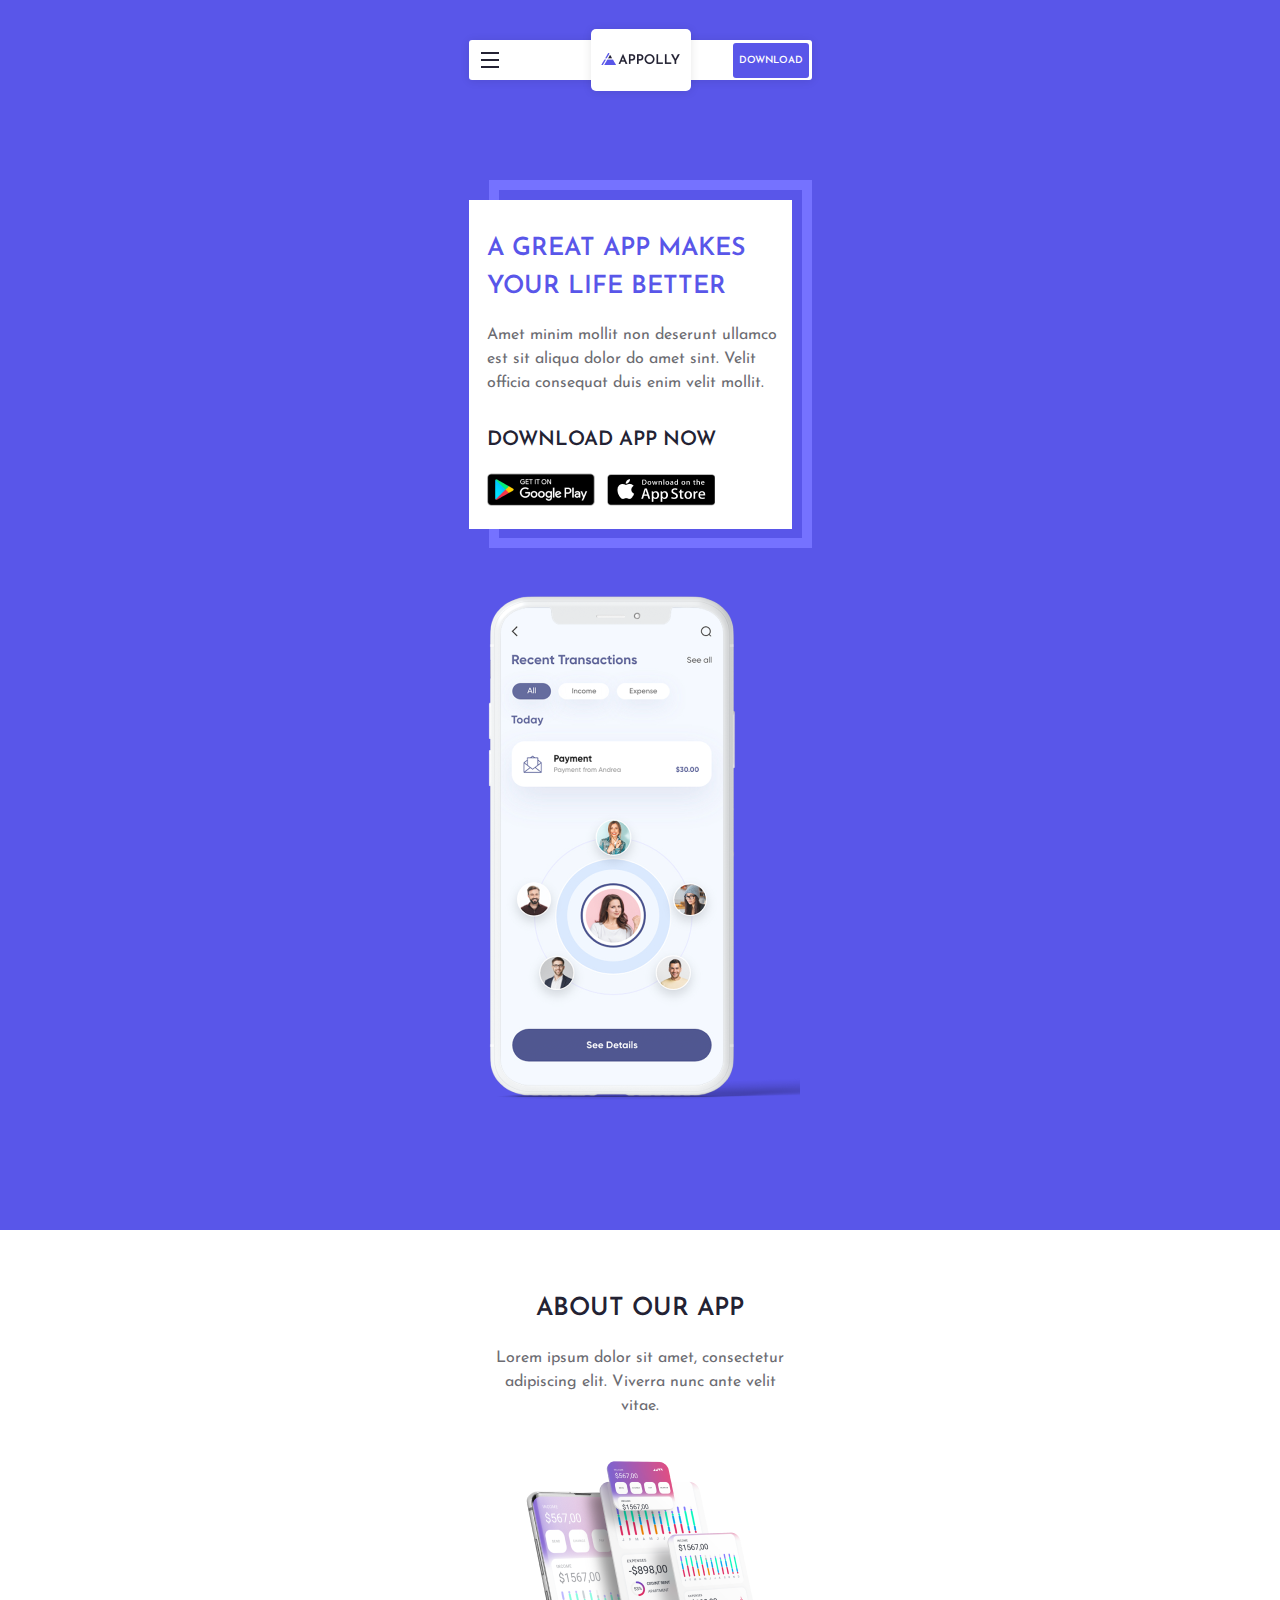
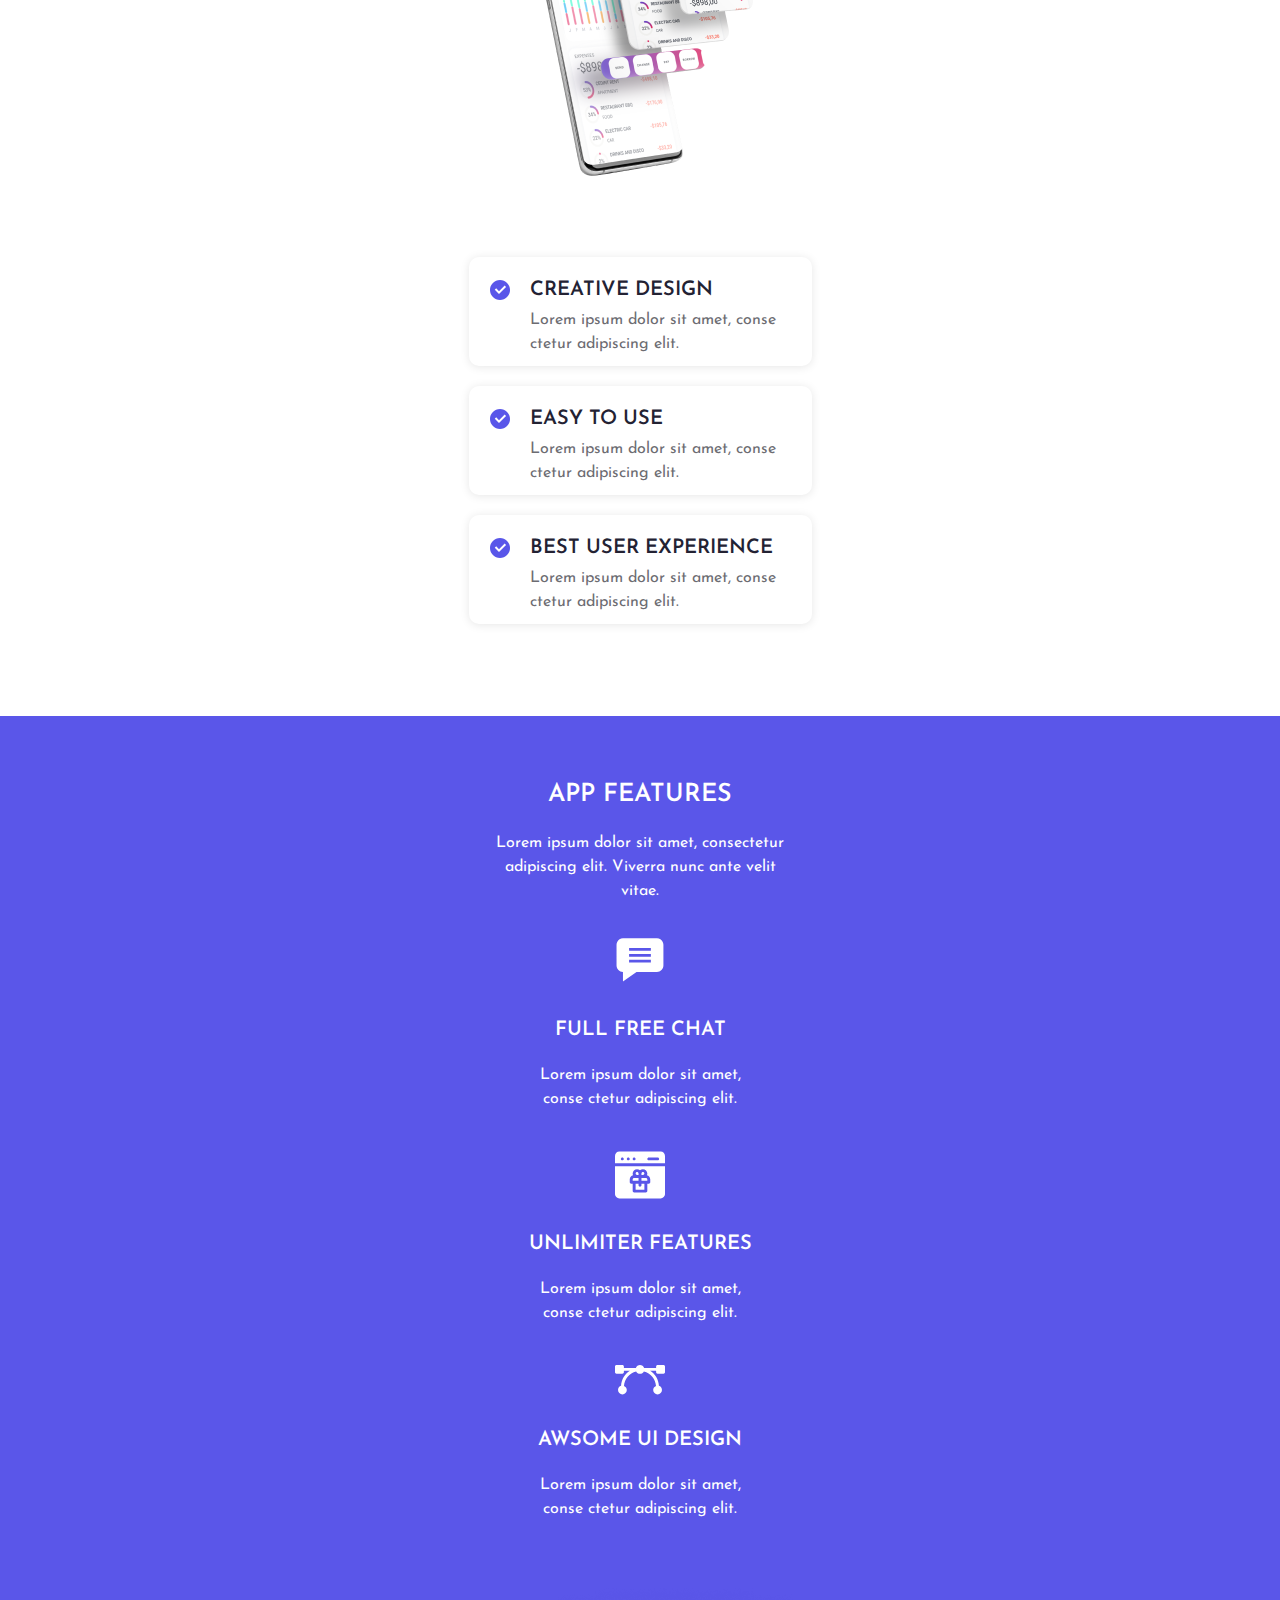
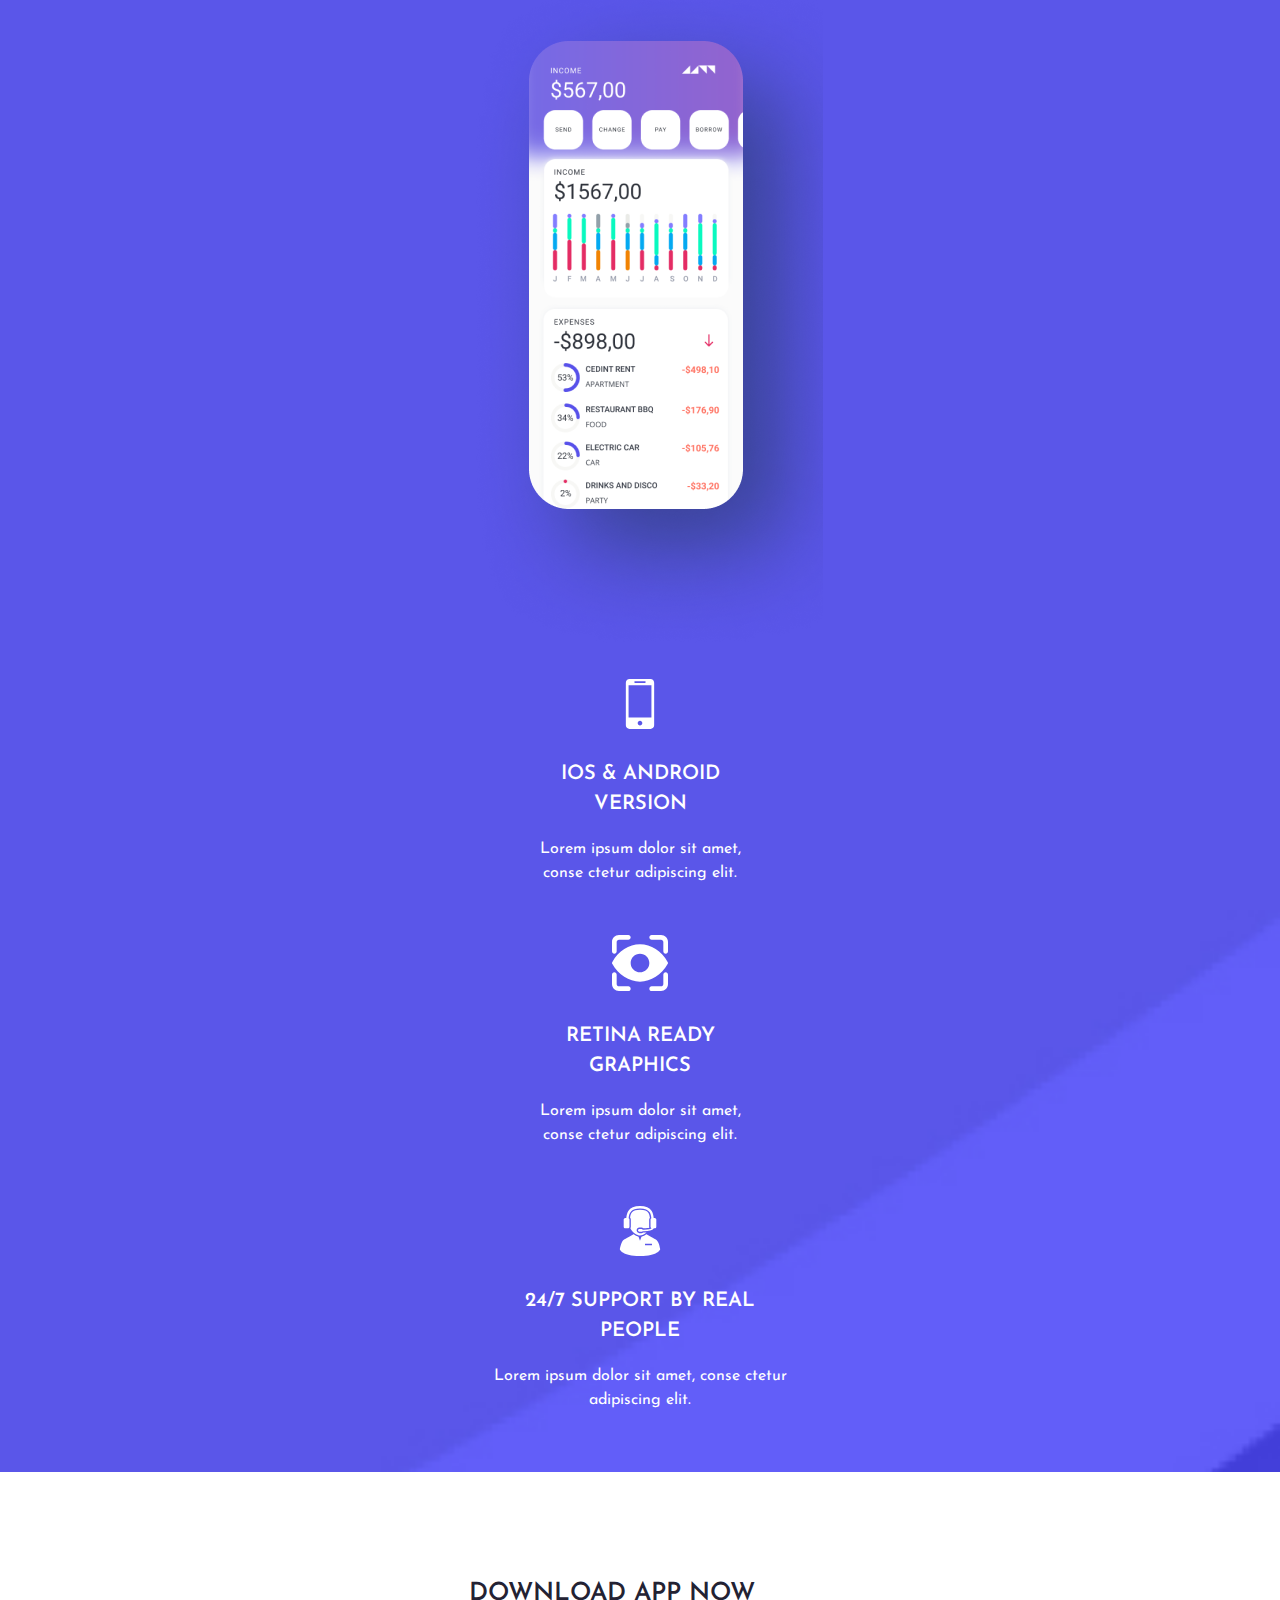
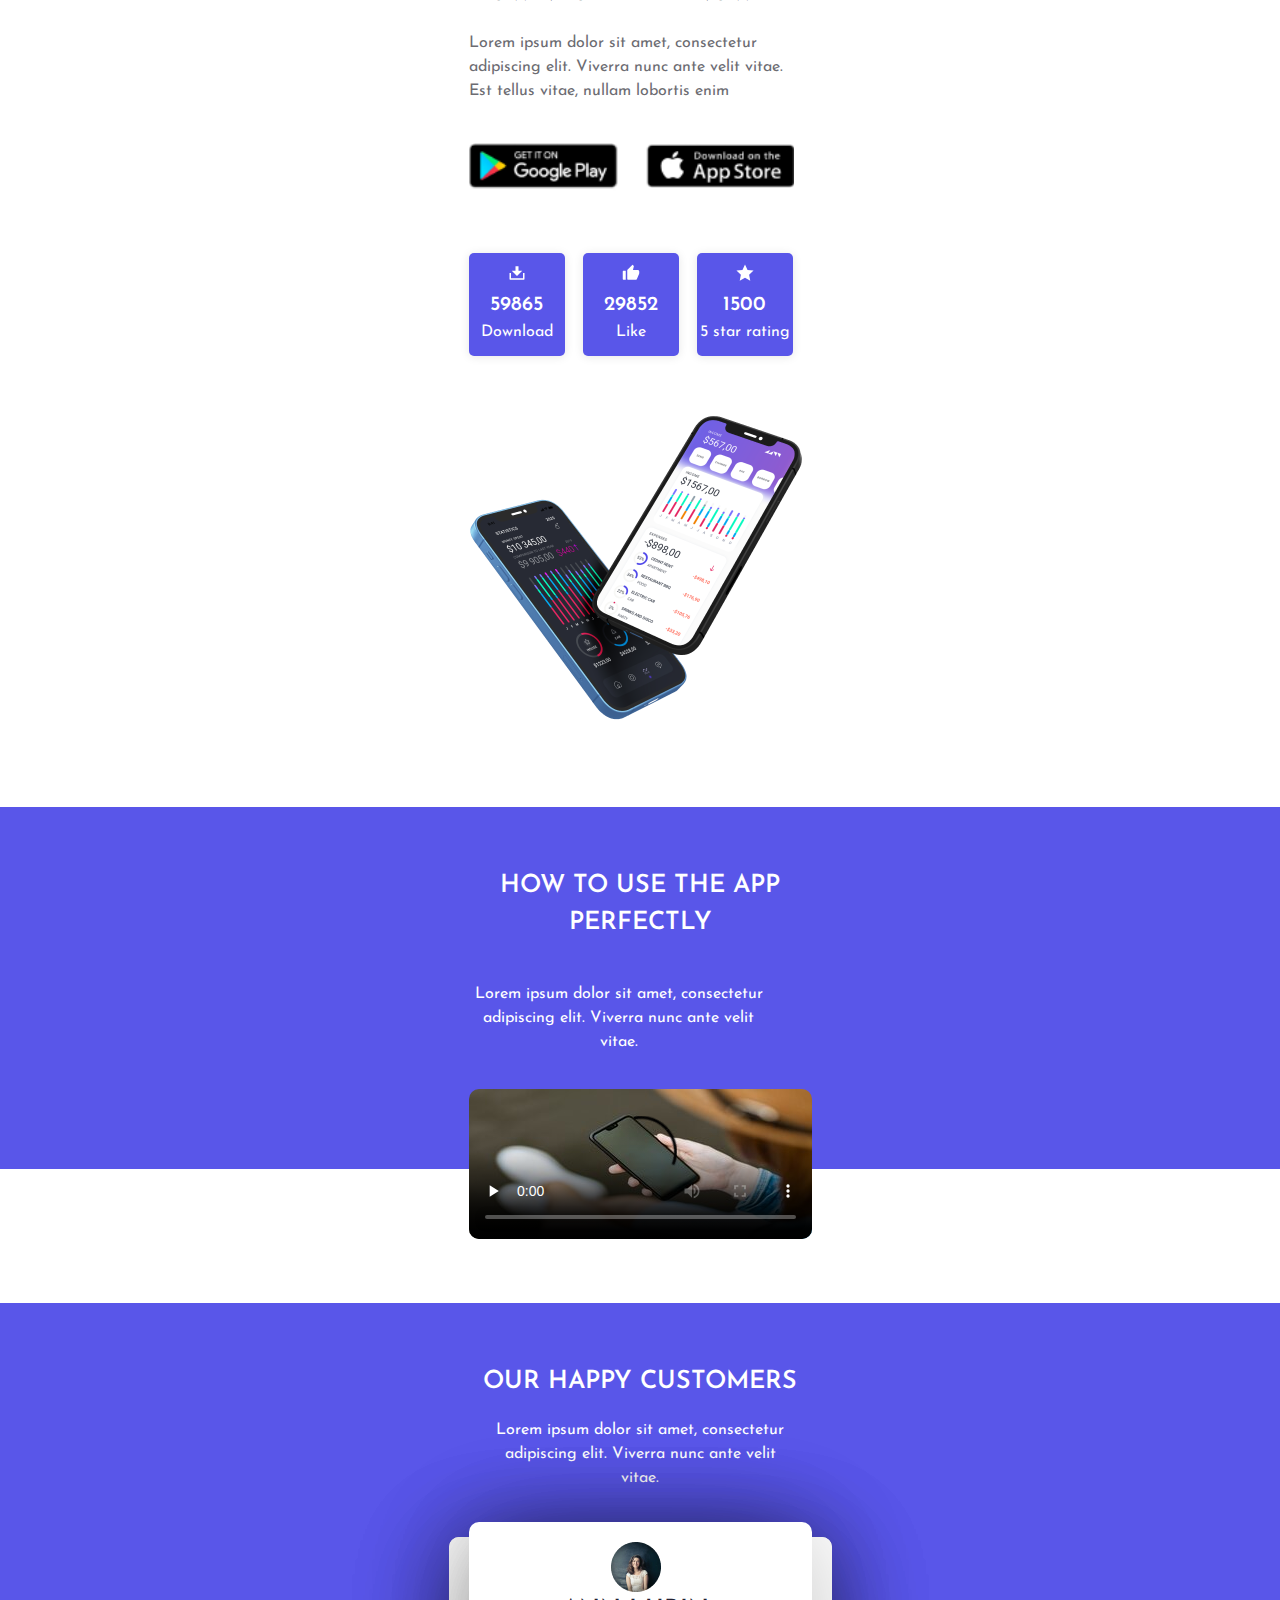
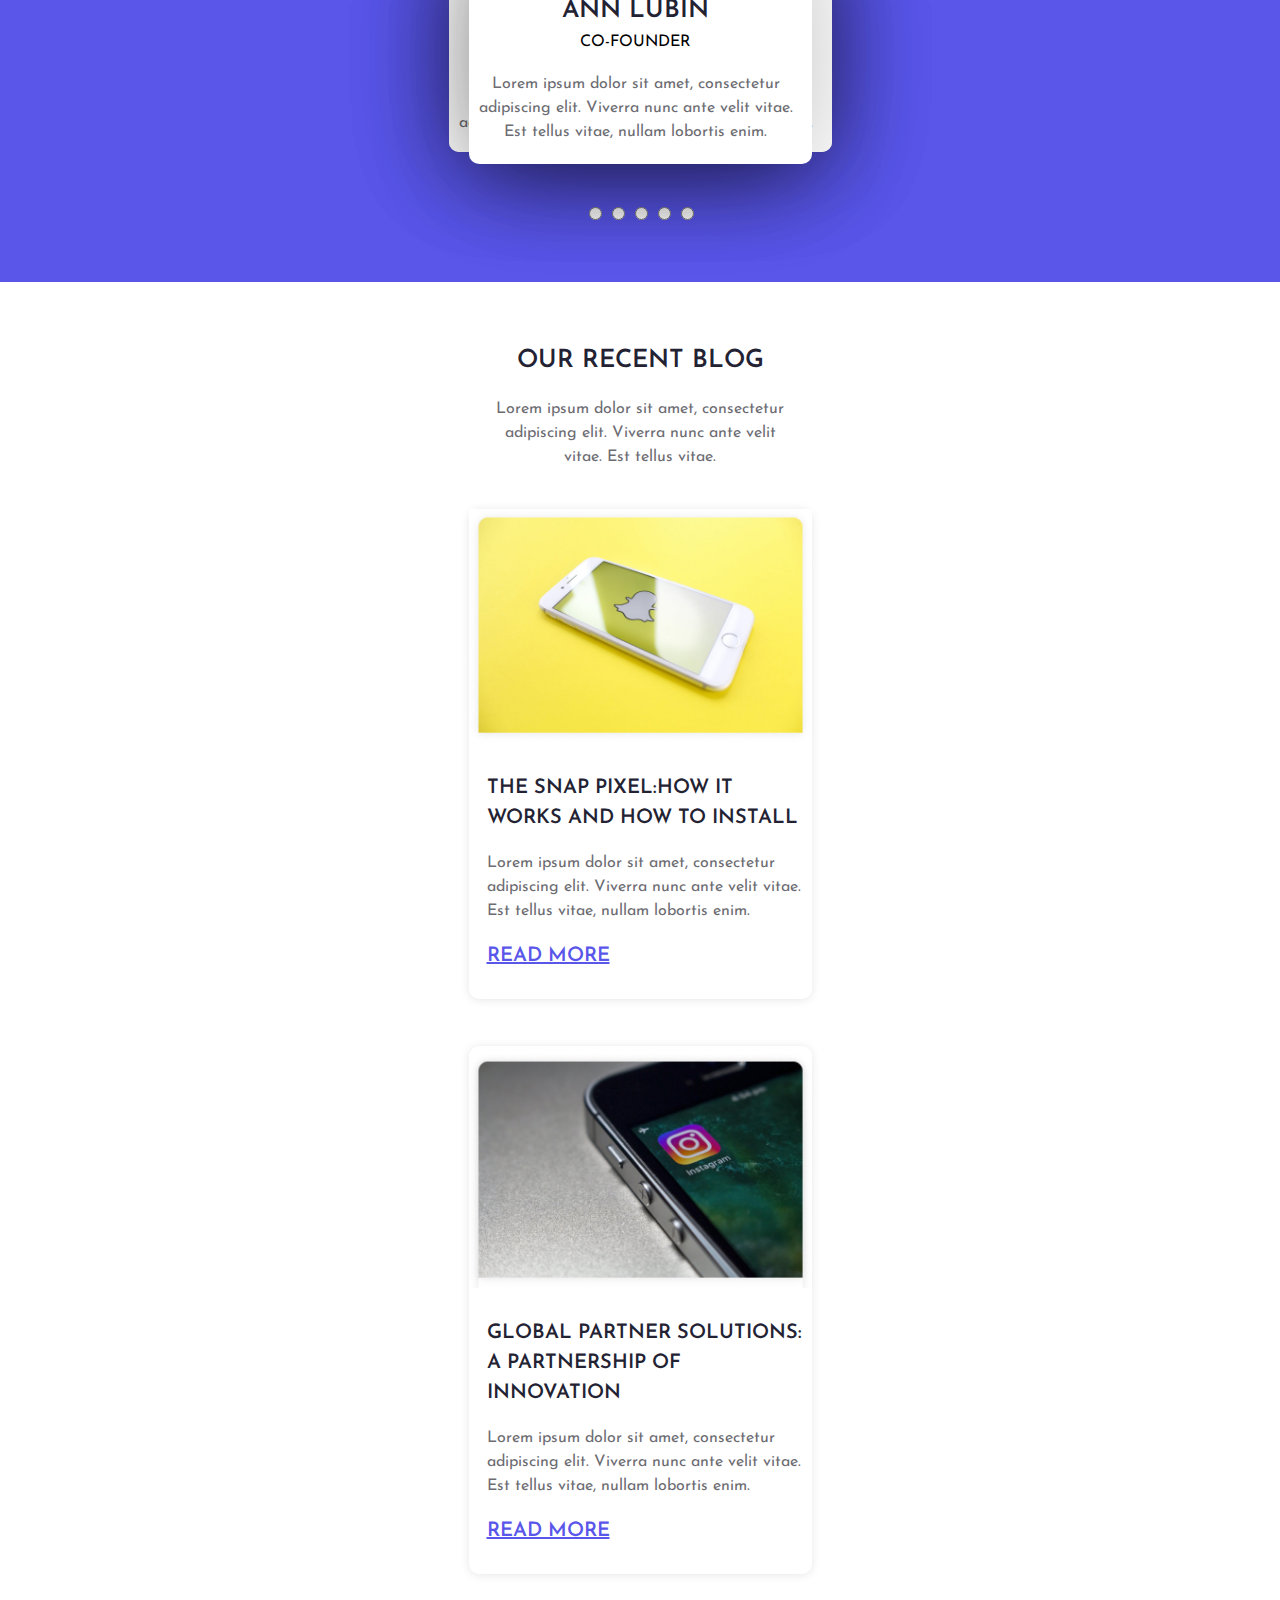
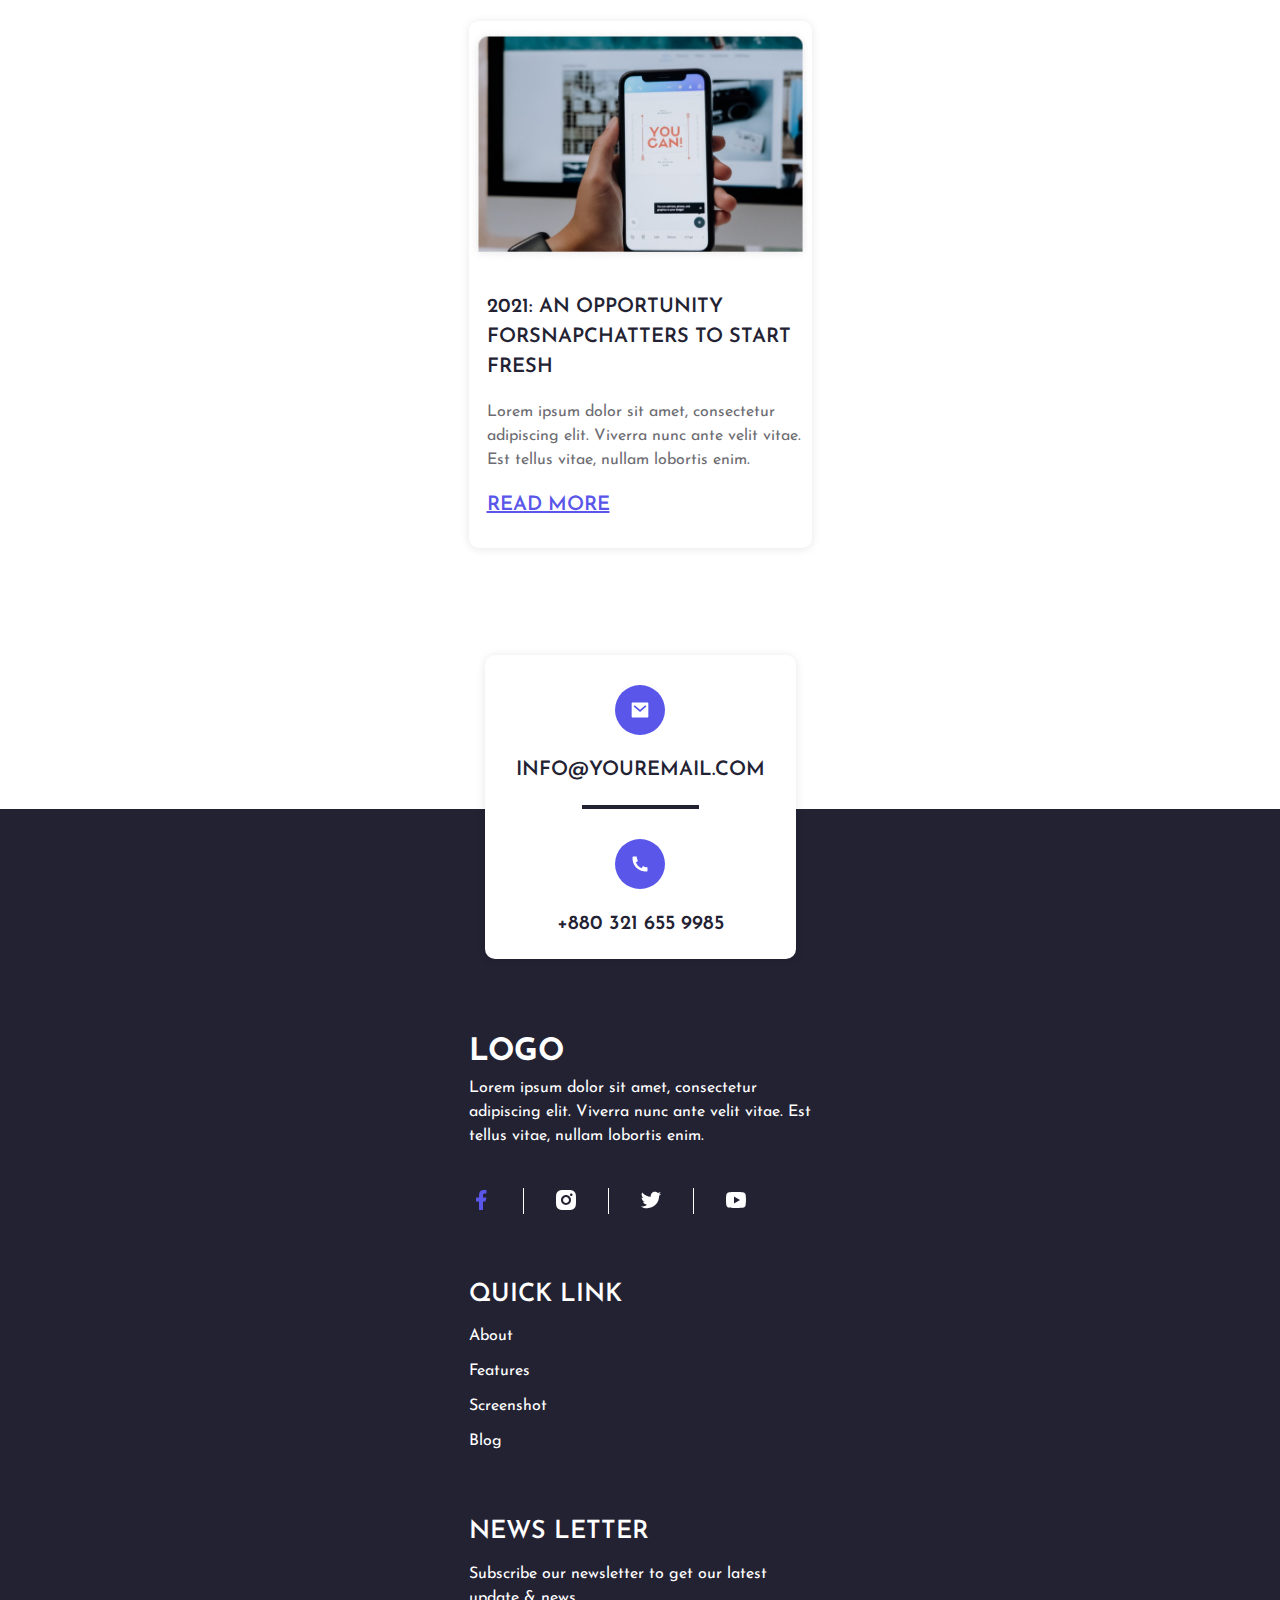
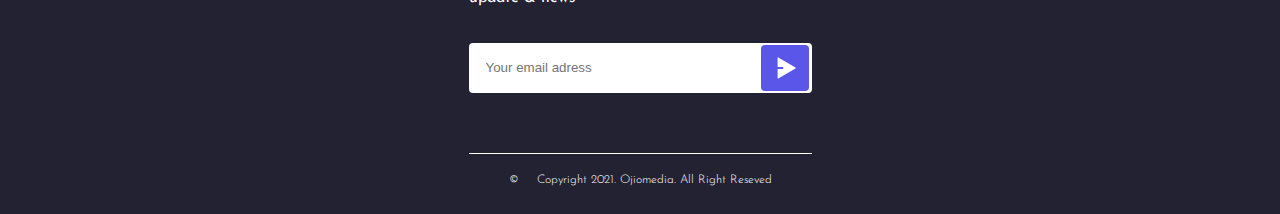
==== commit c9a1534b: "add block, img, css, js" ====
--- a/index.html
+++ b/index.html
@@ -9,196 +9,199 @@
 </head>
 
 <body>
-    <header class="main_header container bg1">
-                <nav class="header_navbar">
-                    <a href="#" class="navbar_menu"><img src="pictures/menu-line.svg" alt="navbar"></a>
-                    <a href="#" class="navbar_logo"><img src="pictures/logo.png" alt="LOGO"></a>
-                    <a href="#" class="button_p">DOWNLOAD</a>
-                </nav>
+    <header class="main_header">
+    <div class="container">
+            <nav class="header_navbar">
+                <a href="#" class="navbar_menu"><img src="pictures/menu-line.svg" alt="navbar"></a>
+                <a href="#" class="navbar_logo"><img src="pictures/logo.png" alt="LOGO"></a>
+                <a href="#" class="button_p">DOWNLOAD</a>
+            </nav>
+    </div>
     </header>
-
     <main>
-        <section class="container bg1">
-            <div class="section-1">
-                <div class="section-1_border-back"></div>
-                <div class="section-1_introduce">
-                    <h1 class="purple-paragraph h_25-37">A GREAT APP MAKES YOUR LIFE BETTER</h1>
-                    <p class="section-1_introduce_p-description gray-paragraph p_16-24">
-                        Amet minim mollit non deserunt
-                        ullamco est sit aliqua dolor do amet
-                        sint. Velit officia consequat duis
-                        enim velit mollit.
-                    </p>
-                    <p class="section-1_introduce_p-download black-paragraph h_20-30">DOWNLOAD APP NOW</p>
-                    <div class="section-1_d-buttons">
-                        <a href="#"><img src="/pictures/toppng 1.jpg" alt="google play icon"></a>
-                        <a href=""><img src="pictures/PngItem_1144050 2.jpg" alt="app store icon"></a>
-                    </div>
-                </div>
-                <img class="section-1_main-img" src="pictures/mobile-app.png" alt="">
-            </div>
-        </section>
-
-        <section class="container">
-            <div class="section-2">
-                <h2 class="section-2_h2 black-paragraph h_25-37">ABOUT OUR APP</h2>
-                <p class="section-2_p-description gray-paragraph p_16-24">
+        <section class="app_introduce_section">
+            <div class="app_introduce_section__container container">
+                <div class="container__block-border block-border">
+                    <div class="block-border__introduce introduce">
+                        <h1 class="introduce__hero-text purple-paragraph h_25-37">A GREAT APP MAKES YOUR LIFE BETTER</h1>
+                        <p class="introduce__description--main_text gray-paragraph p_16-24">
+                            Amet minim mollit non deserunt
+                            ullamco est sit aliqua dolor do amet
+                            sint. Velit officia consequat duis
+                            enim velit mollit.
+                        </p>
+                        <p class="introduce__description--download black-paragraph h_20-30">DOWNLOAD APP NOW</p>
+                        <div class="introduce__links links">
+                            <a class="links__link--google-play link--google-play" href="#"><img src="/pictures/toppng 1.jpg" alt="google play icon"></a>
+                            <a class="links__link--appstore link--appstore" href="#"><img src="pictures/PngItem_1144050 2.jpg" alt="app store icon"></a>
+                        </div>
+                    </div>
+                    <div class="block-border__purple-border"></div>
+                </div>
+                <img class="app_introduce_section__main-img" src="pictures/mobile-app.png" alt="">
+            </div>
+        </section>
+
+        <section class="about_our_app-section">
+            <div class="about_our_app-section__container container">
+                <h2 class="about_our_app__hero-text black-paragraph h_25-37">ABOUT OUR APP</h2>
+                <p class="about_our_app__text--description gray-paragraph p_16-24">
                     Lorem ipsum dolor sit amet,
                     consectetur adipiscing elit. Viverra
                     nunc ante velit vitae.
                 </p>
-                <img class="section-2_main-img" src="pictures/about-our-app.png" alt="">
-                <ul class="section-2_app-ul">
-                    <li class="section-2_app-list">
-                        <div class="section-2_app-list_img-tick">
+                <img class="about_our_app__img--main" src="pictures/about-our-app.png" alt="">
+                <ul class="about_our_app__list--advantages list">
+                    <li class="list__item--creative-design item">
+                        <div class="item__tick-description--creative_design tick-description">
                             <img src="pictures/Group.svg" alt="purple tick icon">
                             <h3 class="black-paragraph h_20-30">CREATIVE DESIGN</h3>
                         </div>
-                        <p class="section-2_app-list_description gray-paragraph p_16-24">
-                            Lorem ipsum dolor sit amet, conse
-                            ctetur adipiscing elit.
-                        </p>
-                    </li>
-                    <li class="section-2_app-list">
-                        <div class="section-2_app-list_img-tick">
+                        <p class="item__short-description short-description gray-paragraph p_16-24">
+                            Lorem ipsum dolor sit amet, conse
+                            ctetur adipiscing elit.
+                        </p>
+                    </li>
+                    <li class="list__item--easy_to_use item">
+                        <div class="item__tick-description--easy_to_use tick-description">
                             <img src="pictures/Group.svg" alt="purple tick icon">
                             <h3 class="black-paragraph h_20-30">EASY TO USE</h3>
                         </div>
-                        <p class="section-2_app-list_description gray-paragraph p_16-24">
-                            Lorem ipsum dolor sit amet, conse
-                            ctetur adipiscing elit.
-                        </p>
-                    </li>
-                    <li class="section-2_app-list">
-                        <div class="section-2_app-list_img-tick">
+                        <p class="item__short-description short-description gray-paragraph p_16-24">
+                            Lorem ipsum dolor sit amet, conse
+                            ctetur adipiscing elit.
+                        </p>
+                    </li>
+                    <li class="list__item--best_user_experience item">
+                        <div class="item__tick-description--best_user_experience tick-description">
                             <img src="pictures/Group.svg" alt="purple tick icon">
                             <h3 class="black-paragraph h_20-30">BEST USER EXPERIENCE</h3>
                         </div>
-                        <p class="section-2_app-list_description gray-paragraph p_16-24">
-                            Lorem ipsum dolor sit amet, conse
-                            ctetur adipiscing elit.
-                        </p>
-                    </li>
-                </ul>
-            </div>
-        </section>
-
-        <section class="container">
-            <div class="section-3">
-                <h2 class="section-3_h2 white-paragraph h_25-37">APP FEATURES</h2>
-                <p class="section-3_p-description white-paragraph p_16-24">
+                        <p class="item__short-description short-description gray-paragraph p_16-24">
+                            Lorem ipsum dolor sit amet, conse
+                            ctetur adipiscing elit.
+                        </p>
+                    </li>
+                </ul>
+            </div>
+        </section>
+
+        <section class="app-features_section">
+            <div class="app-features_section__container container">
+                <h2 class="app-features_section__hero-text white-paragraph h_25-37">APP FEATURES</h2>
+                <p class="app-features_section__description--main app-features_section__description white-paragraph p_16-24">
                     Lorem ipsum dolor sit amet,
                     consectetur adipiscing elit. Viverra
                     nunc ante velit vitae.
                 </p>
-                <ul class="section-3_features-ul">
-                    <li class="section-3_features-li section-3_features-li-1">
-                        <img class="section-3_features-li_img" src="pictures/comment.svg" alt="comment icon">
-                        <h3 class="section-3_features-li_h3-1 white-paragraph h_20-30">FULL FREE CHAT</h3>
-                        <p class="section-3_features-li_p1 white-paragraph p_16-24">
-                            Lorem ipsum dolor sit amet, conse
-                            ctetur adipiscing elit.
-                        </p>
-                    </li>
-                    <li class="section-3_features-li section-3_features-li-2">
-                        <img class="section-3_features-li_img" src="pictures/surface1.svg" alt="surface icon">
-                        <h3 class="section-3_features-li_h3-2 white-paragraph h_20-30">UNLIMITED FEATURES</h3>
-                        <p class="section-3_features-li_p2 white-paragraph p_16-24">
-                            Lorem ipsum dolor sit amet, conse
-                            ctetur adipiscing elit.
-                        </p>
-                    </li>
-                    <li class="section-3_features-li section-3_features-li-3">
-                        <img class="section-3_features-li_img" src="pictures/Group_pen.svg" alt="up-pen icon">
-                        <h3 class="section-3_features-li_h3-3 white-paragraph h_20-30">AWESOME UI DESIGN</h3>
-                        <p class="section-3_features-li_p3 white-paragraph p_16-24">
-                            Lorem ipsum dolor sit amet, conse
-                            ctetur adipiscing elit.
-                        </p>
-                    </li>
-                    <li class="section-3_features-li section-3_features-li_img">
+                <ul class="app-features_section__list">
+                    <li class="list__item--full_free_chat list__item">
+                        <img class="item_img--comment" src="pictures/comment.svg" alt="comment icon">
+                        <h3 class="item__hero-par--full_free_chat hero-par white-paragraph h_20-30">FULL FREE CHAT</h3>
+                        <p class="item__features_description--full_free_chat white-paragraph p_16-24">
+                            Lorem ipsum dolor sit amet, conse
+                            ctetur adipiscing elit.
+                        </p>
+                    </li>
+                    <li class="list__item--unlimited_features list__item">
+                        <img class="item_img--surface" src="pictures/surface1.svg" alt="surface icon">
+                        <h3 class="item__hero-par--unlimited_features hero-par white-paragraph h_20-30">UNLIMITER FEATURES</h3>
+                        <p class="item__features_description--unlimited_features white-paragraph p_16-24">
+                            Lorem ipsum dolor sit amet, conse
+                            ctetur adipiscing elit.
+                        </p>
+                    </li>
+                    <li class="list__item--awesome_ui_design list__item">
+                        <img class="item_img--up-pen" src="pictures/Group_pen.svg" alt="up-pen icon">
+                        <h3 class="item__hero-par--awesome_ui_design hero-par white-paragraph h_20-30">AWSOME UI DESIGN</h3>
+                        <p class="item__features_description--awesome_ui_design white-paragraph p_16-24">
+                            Lorem ipsum dolor sit amet, conse
+                            ctetur adipiscing elit.
+                        </p>
+                    </li>
+                    <li class="list__item--main-img list__item">
                         <img src="pictures/app-features.png" alt="">
                     </li>
-                    <li class="section-3_features-li section-3_features-li-4">
-                        <img class="section-3_features-li_img" src="pictures/phone_icon.svg" alt="mobile icon">
-                        <h3 class="section-3_features-li_h3-4 white-paragraph h_20-30">IOS & ANDROID VERSION</h3>
-                        <p class="section-3_features-li_p4 white-paragraph p_16-24">
-                            Lorem ipsum dolor sit amet, conse
-                            ctetur adipiscing elit.
-                        </p>
-                    </li>
-                    <li class="section-3_features-li section-3_features-li-5">
-                        <img class="section-3_features-li_img" src="pictures/eye-scanner 1.svg" alt="eye icon">
-                        <h3 class="section-3_features-li_h3-5 white-paragraph h_20-30">RETINA READY GRAPHICS</h3>
-                        <p class="section-3_features-li_p5 white-paragraph p_16-24">
-                            Lorem ipsum dolor sit amet, conse
-                            ctetur adipiscing elit.
-                        </p>
-                    </li>
-                    <li class="section-3_features-li section-3_features-li-6">
-                        <img class="section-3_features-li_img" src="pictures/male-telemarketer.svg" alt="supporter icon">
-                        <h3 class="section-3_features-li_h3-6 white-paragraph h_20-30">24/7 SUPPORT BY REAL PEOPLE</h3>
-                        <p class="section-3_features-li_p6 white-paragraph p_16-24">
-                            Lorem ipsum dolor sit amet, conse
-                            ctetur adipiscing elit.
-                        </p>
-                    </li>
-                </ul>
-            </div>
-        </section>
-
-        <section class="container">
-            <div class="section-4">
+                    <li class="list__item--ios_android_version list__item">
+                        <img class="item_img--phone" src="pictures/phone_icon.svg" alt="mobile icon">
+                        <h3 class="item__hero-par--ios_android hero-par white-paragraph h_20-30">IOS & ANDROID VERSION</h3>
+                        <p class="item__features_description--ios_android white-paragraph p_16-24">
+                            Lorem ipsum dolor sit amet, conse
+                            ctetur adipiscing elit.
+                        </p>
+                    </li>
+                    <li class="list__item--retina_ready_graphics list__item">
+                        <img class="item_img--eye" src="pictures/eye-scanner 1.svg" alt="eye icon">
+                        <h3 class="item__hero-par--retina_ready_graphics hero-par white-paragraph h_20-30">RETINA READY GRAPHICS</h3>
+                        <p class="item__features_description--retina_ready_graphics white-paragraph p_16-24">
+                            Lorem ipsum dolor sit amet, conse
+                            ctetur adipiscing elit.
+                        </p>
+                    </li>
+                    <li class="list__item--people_support list__item">
+                        <img class="item_img--supporter" src="pictures/male-telemarketer.svg" alt="supporter icon">
+                        <h3 class="item__hero-par--support_people hero-par white-paragraph h_20-30">24/7 SUPPORT BY REAL PEOPLE</h3>
+                        <p class="item__features_description--support_people white-paragraph p_16-24">
+                            Lorem ipsum dolor sit amet, conse
+                            ctetur adipiscing elit.
+                        </p>
+                    </li>
+                </ul>
+            </div>
+        </section>
+
+        <section class="download_app_now_section">
+            <div class="download_app_now_section__container container">
                 <div class="download_app_now">
-                    <h2 class="section-4_h2-download black-paragraph h_25-37">DOWNLOAD APP NOW</h2>
-                    <p class="section-4_p-description gray-paragraph p_16-24">
+                    <h2 class="download_app_now__paragraph--hero-text black-paragraph h_25-37">DOWNLOAD APP NOW</h2>
+                    <p class="download_app_now__paragraph--description gray-paragraph p_16-24">
                         Lorem ipsum dolor sit amet, consectetur adipiscing elit. Viverra nunc ante velit vitae. Est
                         tellus vitae, nullam lobortis enim
                     </p>
-                    <div class="section-4_marketplaces">
+                    <div class="download_app_now__links">
                         <a href="#"><img src="/pictures/toppng 1.jpg" alt="google play button"></a>
                         <a href="#"><img src="pictures/PngItem_1144050 2.jpg" alt="app store button"></a>
                     </div>
-                    <ul class="section-4_ul_count">
-                        <li class="section-4_list">
+                    <ul class="download_app_now__list">
+                        <li class="list__item--download item">
                             <img src="pictures/download-2-fill.svg" alt="download icon">
                             <span class="h_20-30">59865</span>
                             <h3 class="p_16-24">Download</h3>
                         </li>
-                        <li class="section-4_list">
+                        <li class="list__item--like item">
                             <img src="pictures/thumb-up-fill.svg" alt="like icon">
                             <span class="h_20-30">29852</span>
                             <h3 class="p_16-24">Like</h3>
                         </li>
-                        <li class="section-4_list">
+                        <li class="list__item--star item">
                             <img src="pictures/star-fill.svg" alt="star icon">
                             <span class="h_20-30">1500</span>
                             <h3 class="p_16-24">5 star rating</h3>
                         </li>
                     </ul>
                 </div>
-                <img src="pictures/Gravity-Scene-iPhone-12-Mockup 1.png" alt="">
-            </div>
-        </section>
-
-        <section class="container bg_video">
-            <div class="section-5">
-                <h2 class="section-5_h2_use-app white-paragraph h_25-37">HOW TO USE THE APP PERFECTLY</h2>
-                <p class="section-5_p-description white-paragraph p_16-24">
+                <img class="download_app_now__img" src="pictures/Gravity-Scene-iPhone-12-Mockup 1.png" alt="">
+            </div>
+        </section>
+
+        <section class="how_to_use_app_section">
+            <div class="how_to_use_app_section__container container">
+                <h2 class="how_to_use_app__paragraph--hero-text white-paragraph h_25-37">HOW TO USE THE APP PERFECTLY</h2>
+                <p class="how_to_use_app__paragraph--description white-paragraph p_16-24">
                     Lorem ipsum dolor sit amet,
                     consectetur adipiscing elit. Viverra
                     nunc ante velit vitae.
                 </p>
-                <video src="#"></video>
-            </div>
-        </section>
-
-        <section class="container bg_our-hap-cust">
-            <div class="section-6">
-                <h2 class="white-paragraph h_25-37">OUR HAPPY CUSTOMERS</h2>
-                <p class="section-6_p-description white-paragraph p_16-24">Lorem ipsum dolor sit amet, consectetur adipiscing elit. Viverra nunc ante velit vitae.</p>
-                <div class="sliders">
-                    <div class="slider slider_1">
+                <video controls preload="none" poster="pictures/videoimage.jpg" src="video/video.mp4" type="video/mp4" alt=""></video>
+            </div>
+        </section>
+
+        <section class="our_happy_customers_section bg_our-hap-cust">
+            <div class="our_happy_customers_section__container container">
+                <h2 class="our_happy_customers__paragraph--hero-text white-paragraph h_25-37">OUR HAPPY CUSTOMERS</h2>
+                <p class="our_happy_customers__paragraph--description-text white-paragraph p_16-24">Lorem ipsum dolor sit amet, consectetur adipiscing elit. Viverra nunc ante velit vitae.</p>
+                <div class="our_happy_customers__sliders">
+                    <div class="slider fifth main">
                         <img src="pictures/Profile-Image.png" alt="profile image">
                         <h3 class="black-paragraph h_25-37">ANN LUBIN</h3>
                         <span class="p_16-24">CO-FOUNDER</span>
@@ -209,29 +212,65 @@
                             vitae, nullam lobortis enim.
                         </p>
                     </div>
-                    <div class="slider slider_2"></div>
-                    <div class="slider slider_3"></div>
-                    <div class="slider slider_4"></div>
-                    <div class="slider slider_5"></div>
-                </div>
-                <div class="slider_buttons">
-                    <input type="radio" name="slider" id="">
-                    <input type="radio" name="slider" id="">
-                    <input type="radio" name="slider" id="">
-                    <input type="radio" name="slider" id="">
-                    <input type="radio" name="slider" id="">
-                </div>
-            </div>
-        </section>
-
-        <section class="container">
-            <div class="section-7">
+                    <div class="slider first">
+                        <img src="pictures/Profile-Image.png" alt="profile image">
+                        <h3 class="black-paragraph h_25-37">CNN LUBIN</h3>
+                        <span class="p_16-24">CO-FOUNDER</span>
+                        <p class="gray-paragraph p_16-24">
+                            Lorem ipsum dolor sit amet,
+                            consectetur adipiscing elit. Viverra
+                            nunc ante velit vitae. Est tellus
+                            vitae, nullam lobortis enim.
+                    </div>
+                    <div class="slider second">
+                        <img src="pictures/Profile-Image.png" alt="profile image">
+                        <h3 class="black-paragraph h_25-37">DNN LUBIN</h3>
+                        <span class="p_16-24">CO-FOUNDER</span>
+                        <p class="gray-paragraph p_16-24">
+                            Lorem ipsum dolor sit amet,
+                            consectetur adipiscing elit. Viverra
+                            nunc ante velit vitae. Est tellus
+                            vitae, nullam lobortis enim.
+                    </div>
+                    <div class="slider third">
+                        <img src="pictures/Profile-Image.png" alt="profile image">
+                        <h3 class="black-paragraph h_25-37">PNN LUBIN</h3>
+                        <span class="p_16-24">CO-FOUNDER</span>
+                        <p class="gray-paragraph p_16-24">
+                            Lorem ipsum dolor sit amet,
+                            consectetur adipiscing elit. Viverra
+                            nunc ante velit vitae. Est tellus
+                            vitae, nullam lobortis enim.
+                    </div>
+                    <div class="slider fourth">
+                        <img src="pictures/Profile-Image.png" alt="profile image">
+                        <h3 class="black-paragraph h_25-37">GNN LUBIN</h3>
+                        <span class="p_16-24">CO-FOUNDER</span>
+                        <p class="gray-paragraph p_16-24">
+                            Lorem ipsum dolor sit amet,
+                            consectetur adipiscing elit. Viverra
+                            nunc ante velit vitae. Est tellus
+                            vitae, nullam lobortis enim.
+                    </div>
+                </div>
+                <div class="our_happy_customers__slider_buttons">
+                    <input type="radio" name="slider" id="first">
+                    <input type="radio" name="slider" id="second">
+                    <input type="radio" name="slider" id="fifth">
+                    <input type="radio" name="slider" id="third">
+                    <input type="radio" name="slider" id="fourth">
+                </div>
+            </div>
+        </section>
+
+        <section class="our_recent_blog_section">
+            <div class="our_recent_blog_section__container container">
                 <h2 class="black-paragraph h_25-37">OUR RECENT BLOG</h2>
-                <p class="section-7_p-description gray-paragraph p_16-24">
+                <p class="our_recent_blog__paragraph--description-text gray-paragraph p_16-24">
                     Lorem ipsum dolor sit amet, consectetur adipiscing elit. Viverra nunc ante velit vitae. Est
                     tellus vitae.
-                <ul class="section-7_ul-blog">
-                    <li class="section-7_blog-list">
+                <ul class="our_recent_blog__list">
+                    <li class="list__item--the_snap_pixel item">
                         <img src="pictures/Image.jpg" alt="">
                         <h3 class="black-paragraph h_20-30">THE SNAP PIXEL:HOW IT WORKS AND HOW TO INSTALL</h3>
                         <p class="gray-paragraph p_16-24">
@@ -241,7 +280,7 @@
                         </p>
                         <a href="#"  class="purple-paragraph p_20_underline p_20_underline">READ MORE<a>
                     </li>
-                    <li class="section-7_blog-list">
+                    <li class="list__item--global_partner item">
                         <img src="pictures/Image (1).jpg" alt="">
                         <h3 class="black-paragraph h_20-30">GLOBAL PARTNER SOLUTIONS: A PARTNERSHIP OF INNOVATION</h3>
                         <p class="gray-paragraph p_16-24">
@@ -251,7 +290,7 @@
                         </p>
                         <a href="#"  class="purple-paragraph p_20_underline">READ MORE<a>
                     </li>
-                    <li class="section-7_blog-list">
+                    <li class="list__item--2021 item">
                         <img src="pictures/Image (2).jpg" alt="">
                         <h3 class="black-paragraph h_20-30">2021: AN OPPORTUNITY FORSNAPCHATTERS TO START FRESH</h3>
                         <p class="gray-paragraph p_16-24">
@@ -265,64 +304,86 @@
             </div>
         </section>
 
-        <section class="container">
-            <div class="section-8">
-                <div class="section-8_info-columns">
-                    <a href="mailto:info@youremail.com"><img src="pictures/Ellipse 34.svg" alt="icon mail">
-                        <p class="black-paragraph h_20-30">info@youremail.com</p>
-                    </a>
-                </div>
-                <div class="section-8_info-columns_border"></div>
-                <div class="section-8_info-columns">
-                    <a href="tel:+8803216559985"><img src="pictures/Call.svg" alt="icon phone"> <p class="black-paragraph h_20-30">+880 321
-                            655 9985</p>
-                    </a>
+        <section class="information_section">
+            <div class="information_section__container container">
+                <div class="information_section__mail_and_number">
+                    <div class="mail_and_number__mail mail_and_number">
+                        <a href="mailto:info@youremail.com"><img src="pictures/Ellipse 34.svg" alt="icon mail">
+                            <p class="black-paragraph h_20-30">info@youremail.com</p>
+                        </a>
+                    </div>
+                    <div class="information_section__border"></div>
+                    <div class="mail_and_number__number mail_and_number">
+                        <a href="tel:+8803216559985"><img src="pictures/Call.svg" alt="icon phone"> <p class="black-paragraph h_20-30">+880 321
+                                655 9985</p>
+                        </a>
+                    </div>
                 </div>
             </div>
         </section>
 
     </main>
 
-    <footer>
-        <div class="container bg_main-footer">
-            <div class="footer_description">
-                <h2 class="white-paragraph h_31-47">LOGO</h2>
-                <p class="white-paragraph p_16-24">
+    <footer class="main_footer">
+        <div class="main_footer__container container">
+            <div class="main_footer__footer-description">
+                <h2 class="footer-description__paragraph--hero-text white-paragraph h_31-47">LOGO</h2>
+                <p class="footer-description__paragraph--description-text white-paragraph p_16-24">
                     Lorem ipsum dolor sit amet, consectetur adipiscing elit. Viverra nunc ante velit vitae. Est
                     tellus vitae,
                     nullam lobortis enim.
                 </p>
-                <ul>
-                    <li><a href=""><img src="pictures/facebook-fill.svg" alt="facebook icon"></a></li>
-                    <li><a href=""><img src="pictures/instagram-fill.svg" alt="instagram icon"></a></li>
-                    <li><a href=""><img src="pictures/twitter-fill.svg" alt="twitter icon"></a></li>
-                    <li><a href=""><img src="pictures/youtube-fill.svg" alt="youtube icon"></a></li>
-                </ul>
-            </div>
-            <div class="footer_links">
-                <h2 class="white-paragraph h_25-37">QUICK LINK</h2>
-                <ul>
-                    <li><a href="#" class="white-paragraph p_16-24">About</a></li>
-                    <li><a href="#" class="white-paragraph p_16-24">Features</a></li>
-                    <li><a href="#" class="white-paragraph p_16-24">Screnshot</a></li>
-                    <li><a href="#" class="white-paragraph p_16-24">Blog</a></li>
-                </ul>
-            </div>
-            <div class="footer_news">
-                <h2 class="white-paragraph h_25-37">NEWS LETTER</h2>
-                <p class="white-paragraph p_16-24">Subscribe our newsletter to get our latest update & news</p>
-                <form action="" method="get">
-                    <label for="">
-                        <span>enter your email</span>
-                        <input type="email" placeholder="Your email adress">
-                    </label>
+                <ul class="footer-description__social-list">
+                    <li class="social-list__item--facebook item">
+                        <a href=""><img src="pictures/facebook-fill.svg" alt="facebook icon"></a>
+                    </li>
+                    <li class="social-list__item--instagram item">
+                        <a href=""><img src="pictures/instagram-fill.svg" alt="instagram icon"></a>
+                    </li>
+                    <li class="social-list__item--twitter item">
+                        <a href=""><img src="pictures/twitter-fill.svg" alt="twitter icon"></a>
+                    </li>
+                    <li class="social-list__item--youtube item">
+                        <a href=""><img src="pictures/youtube-fill.svg" alt="youtube icon"></a>
+                    </li>
+                </ul>
+            </div>
+            <div class="main_footer__footer_links">
+                <h2 class="footer_links__paragraph--hero-text white-paragraph h_25-37">QUICK LINK</h2>
+                <ul class="footer_links__links-list">
+                    <li class="links-list__item--about item">
+                        <a href="#" class="white-paragraph p_16-24">About</a>
+                    </li>
+                    <li class="links-list__item--features item">
+                        <a href="#" class="white-paragraph p_16-24">Features</a></li>
+                    <li class="links-list__item--screenshot item"><a href="#" class="white-paragraph p_16-24">Screenshot</a>
+                    </li>
+                    <li class="links-list__item--blog item">
+                        <a href="#" class="white-paragraph p_16-24">Blog</a>
+                    </li>
+                </ul>
+            </div>
+            <div class="main_footer__footer_news">
+                <h2 class="footer_news__paragraph--hero-text white-paragraph h_25-37">NEWS LETTER</h2>
+                <p class="footer_news__paragraph--description-text white-paragraph p_16-24">Subscribe our newsletter to get our latest update & news</p>
+                <form class="footer_news__form" action="" method="get">
+                    <span class="form__text">enter your email</span>
+                    <input class="form__input--email" type="email" placeholder="Your email adress">
                     
-                    <button type="submit"><img src="pictures/send-plane-2-fill.svg" alt=""></button>
+                    <button class="form__input--email-button" type="submit"><img src="pictures/send-plane-2-fill.svg" alt=""></button>
                 </form>
             </div>
-            <p class="white-paragraph p_12">&copy; Copyright 2021. Ojiomedia. All Right Reseved</p>
+            <div class="main_footer__copyright">
+                <p class="copyright__icon--copy white-paragraph p_12">
+                    &copy;
+                </p>
+                <p class="copyright__paragraph--text white-paragraph p_12">
+                    Copyright 2021. Ojiomedia. All Right Reseved
+                </p>
+            </div>
         </div>
     </footer>
+    <script src="script.js"></script>
 </body>
 
 </html>--- a/style.css
+++ b/style.css
@@ -7,7 +7,8 @@
 
 html,
 body {
-    font-size: 8px;
+    font-size: 62.5%;
+    
 }
 
 * {
@@ -19,6 +20,7 @@
     font-style: normal;
     margin: 0;
     padding: 0;
+    
 }
 
 /* josefin-sans-100 - latin */
@@ -115,14 +117,22 @@
 }
 
 .p_16-24 {
+    font-size: 1.6rem;
+    font-style: normal;
+    font-weight: 400;
+    line-height: 2.4rem;
+    /* 150% */
+}
+
+.h_20-30 {
     font-size: 2rem;
-    font-style: normal;
-    font-weight: 400;
+    font-weight: 600;
     line-height: 3rem;
     /* 150% */
-}
-
-.h_20-30 {
+    text-transform: uppercase;
+}
+
+.h_25-37 {
     font-size: 2.5rem;
     font-weight: 600;
     line-height: 3.75rem;
@@ -130,24 +140,16 @@
     text-transform: uppercase;
 }
 
-.h_25-37 {
-    font-size: 3.125rem;
-    font-weight: 600;
-    line-height: 4.6875rem;
-    /* 150% */
-    text-transform: uppercase;
-}
-
 .h_31-47 {
-    font-size: 3.90625rem;
+    font-size: 3.1rem;
     font-weight: 700;
-    line-height: 5.90625rem;
+    line-height: 4.7rem;
     /* 151.2% */
     text-transform: uppercase;
 }
 
 .p_20_underline {
-    font-size: 2.5rem;
+    font-size: 2rem;
     font-style: normal;
     font-weight: 600;
     line-height: 130%;
@@ -157,14 +159,14 @@
 
 .p_12 {
     text-align: center;
-    font-size: 1.6rem;
+    font-size: 1.2rem;
     font-weight: 300;
     line-height: normal;
 }
 
 .button_p {
     display: block;
-    font-size: 1.25rem;
+    font-size: 1rem;
     font-style: normal;
     font-weight: 600;
     line-height: normal;
@@ -183,29 +185,31 @@
 .main_header {
     padding-top: 40px;
     padding-bottom: 120px;
+    background-image: url(pictures/Background\ Image\ \(1\).png);
+    background-repeat: no-repeat;
+    background-size: 100% auto;
+    background-position: center;
 }
 
 main {
 }
 
 .container {
-    width: 375px;
-    margin-left: auto;
-    margin-right: auto;
+    margin: 0 auto;
+    width: 343px;
 }
 
 .header_navbar {
-    margin: 0;
+    margin: 0 auto;
     width: 343px;
     height: 40px;
-    margin-right: auto;
-    margin-left: auto;
     display: flex;
     justify-content: space-between;
     align-items: center;
     border-radius: 3px;
-    background: var(--White, #FFF);
+    background-color: var(--White, #FFF);
     box-shadow: 0px 1px 10px 0px rgba(0, 0, 0, 0.10);
+    position: relative;
 
 }
 
@@ -215,6 +219,8 @@
     border-radius: 5px;
     background: var(--White, #FFF);
     box-shadow: 0px 1px 10px 0px rgba(0, 0, 0, 0.10);
+    position: absolute;
+    left: 122px;
 }
 
 .navbar_menu {
@@ -223,27 +229,43 @@
     margin-left: 9px;
 }
 
-h1 {
-    margin: 0;
-    margin-right: 31px;
+.introduce__hero-text{
+    margin: 0;
     margin-bottom: 18px;
 }
 
-.section-1_introduce_p-description {
+.introduce__description--main_text {
     margin: 0;
     margin-bottom: 30px;
 }
 
-.section-1_introduce_p-download {
+.container__block-border {
+    position: relative;
+    z-index: 1;
+    margin: 0 auto;
+}
+
+.introduce__description--download {
     margin: 0;
     margin-right: 62px;
 }
 
-.section-1_d-buttons a {
-    display: block;
-}
-
-.section-1_d-buttons {
+.introduce__links a {
+    display: block;
+    margin: 0;
+}
+
+.link--google-play img {
+    display: block;
+    margin: 0;
+}
+
+.link--appstore img{
+    display: block;
+    margin: 0;
+}
+
+.introduce__links {
     margin: 0;
     padding: 0;
     display: flex;
@@ -253,25 +275,23 @@
     margin-top: 18px;
 }
 
-.section-1_introduce {
+.block-border__introduce {
     margin: 0;
     width: 323px;
-    padding: 30px 12px 20px 18px;
-    margin-left: 18px;
-    margin-right: 36px;
+    padding: 30px 12px 21px 18px;
     background-color: var(--White);
     margin-bottom: 60px;
-}
-
-.bg1 {
+    z-index: 1;
+}
+ /* .bg1 {
   background-image: url(pictures/Background\ Image\ \(1\).png);
   background-repeat: no-repeat;
   background-size: 100%;
   background-position: center;
-  padding-bottom: 120px;
-}
-
-.section-1_border-back {
+  padding-bottom: 120px; 
+} */
+
+.block-border__purple-border {
     margin: 0;
     position: absolute;
     border: 10px solid #7572FF;
@@ -279,54 +299,53 @@
     height: 368px;
     z-index: -1;
     top: -20px;
-    left: 38px;
-}
-
-.section-1 {
-    position: relative;
-    z-index: 0;
-    margin-bottom: 60px;
-    
-}
-
-.section-1_main-img {
-    display: block;
-    margin: 0 55px;
-}
-
-.section-2 {
-    width: 343px;
-    margin: 0 auto; 
+    left: 20px;
+}
+
+.app_introduce_section {
+    background-image: url(pictures/Background\ Image\ \(1\).png);
+    background-repeat: no-repeat;
+    background-size: cover;
+    padding-bottom: 120px;    
+}
+
+.app_introduce_section__main-img {
+    display: block;
+    width: fit-content;
+    margin: 0 auto;
+}
+
+.about_our_app-section {
     margin-bottom: 92px; 
 }
 
-.section-2_h2 {
+.about_our_app__hero-text {
     width:fit-content;
     margin: 0 auto;
     margin-bottom: 18px;  
     margin-top: 60px;    
 }
 
-.section-2_p-description {
+.about_our_app__text--description {
     width: 300px;
     margin: 0 auto;
     margin-bottom: 40px;
-}
-
-.section-2_main-img {
+    text-align: center;
+}
+
+.about_our_app__img--main {
     display: block;
     margin: 0 auto;
     margin-bottom: 75px; 
 }
 
-.section-2_app-ul {
-    width: 343px;
+.about_our_app__list--advantages {
     list-style-type: none;
     margin: 0 auto;
     padding: 0;
 }
 
-.section-2_app-list {
+.about_our_app__list--advantages .item {
     margin: 0;
     box-shadow: 0px 1px 10px 0px rgba(0, 0, 0, 0.10);
     border-radius: 10px;
@@ -335,20 +354,20 @@
     margin-bottom: 20px;
 }
 
-.section-2_app-list:last-child {
+.about_our_app__list--advantages .item:last-child {
     margin-bottom: 0;
 }
 
-.section-2_app-list_img-tick h3 {
-    margin: 0;
-}
-
-.section-2_app-list_img-tick img {
-    display: block;
-    margin: 0;
-}
-
-.section-2_app-list_img-tick {
+.tick-description h3 {
+    margin: 0;
+}
+
+.tick-description img {
+    display: block;
+    margin: 0;
+}
+
+.tick-description {
     display: flex;
     margin: 0;
     align-items: center;
@@ -357,176 +376,177 @@
     margin-bottom: 3px;
 }
 
-.section-2_app-list_description {
+.item .short-description {
     margin: 0;
     margin-left: 61px;
 }
 
-.section-3 {
+.app-features_section {
     background-image: url(pictures/Rectangle\ 23.jpg);
+    background-position: center;
+    background-repeat: repeat-y;
+    background-size: cover;
     padding-bottom: 60px;
-    margin-bottom: 103px;         
-}
-
-.section-3_h2 {
+    margin-bottom: 103px;  
+    padding-top: 60px;       
+}
+
+.app-features_section__hero-text {
     width:fit-content;
     margin: 0 auto;
-    padding-top: 60px;
     margin-bottom: 18px;
 }
 
-.section-3_p-description {
+.app-features_section__description {
     width: 300px;
     text-align: center;
     margin: 0 auto;
     margin-bottom: 32px;
 }
 
-.section-3_features-ul {
+.app-features_section__list {
     list-style-type: none;
-    width: 300px;
     margin: 0 auto;
     padding: 0;
 }
 
-.section-3_features-li_img {
+.list__item img {
     display: block;
     margin: 0 auto;
     margin-bottom: 30px;
 }
 
-.section-3_features-li {
-    margin: 0 auto;
-}
-
-.section-3_features-li h3{
+.app-features_section__list{
+    margin: 0 auto;
+}
+
+.app-features_section__list .list__item h3{
     text-align: center;
     margin: 0 auto;
     margin-bottom: 18px;
 }
 
-.section-3_features-li p {
+.app-features_section__list .list__item p {
     margin-bottom: 18px;
-}
-
-.section-3_features-li_p1 {
+    text-align: center;
+    margin: 0 auto;
+}
+
+.item__features_description--full_free_chat {
     width: 223px;
     margin: 0 auto;   
 }
 
-.section-3_features-li_p2 {
+.item__features_description--unlimited_features {
     width: 223px;
     margin: 0 auto;
 }
 
-.section-3_features-li_p3 {
+.item__features_description--awesome_ui_design  {
     width: 223px;
     margin: 0 auto;
 }
 
-.section-3_features-li_p4 {
+.item__features_description--ios_android {
     width: 215px;
     margin: 0 auto;
 }
 
-.section-3_features-li_p5 {
+.item__features_description--retina_ready_graphics {
     width: 213px;
     margin: 0 auto;
 }
 
-.section-3_features-li_p6 {
+.item__features_description--support_people {
     width: 297px;
     margin: 0 auto;
     margin-bottom: 0;
     text-align: center;
 }
 
-.section-3_features-li_h3-1 {
+.item__hero-par--full_free_chat {
     width: 171px;   
 }
 
-.section-3_features-li_h3-2 {
+.item__hero-par--unlimited_features {
     width: 223px; 
 }
 
-.section-3_features-li_h3-3 {
+.item__hero-par--awesome_ui_design {
     width: 206px;
 }
 
-.section-3_features-li_h3-4 {
+.item__hero-par--ios_android {
     width: 215px;
 }
 
-.section-3_features-li_h3-5 {
+.item__hero-par--retina_ready_graphics {
     width: 213px;
 }
 
-.section-3_features-li_h3-6 {
+.item__hero-par--support_people {
     width: 244px;
 }
 
-.section-3_features-li-1 {
+.list__item--full_free_chat {
     margin-bottom: 40px;    
 }
 
-.section-3_features-li-2 {
+.list__item--unlimited_features {
     margin-bottom: 40px;
 }
 
-.section-3_features-li-3 {
+.list__item--awesome_ui_design {
     margin-bottom: 60px;
 }
 
-.section-3_features-li-4 {
+.list__item--ios_android_version {
     margin-bottom: 50px;
 }
 
-.section-3_features-li-5 {
+.list__item--retina_ready_graphics {
     margin-bottom: 59px;
 }
 
-.section-3_features-li-6 {
+.list__item--people_support {
     margin-top: 59px;
 }
 
-.section-3_features-li_img {
+.list__item--main-img {
     width:fit-content;
     margin: 0 auto;
 }
 
-.section-3_features-li_img {
-}
-
-.section-4 {
-    width: 338.482px;
-    margin: 0 auto;
+.download_app_now_section {
     margin-bottom: 76.85px;
 }
 
-.section-4_marketplaces img {
-    width: 150px;    
-}
-
-.section-4_h2-download {
+.download_app_now__links a img {
+    width: 150px;  
+    margin: 0 auto;  
+}
+
+.download_app_now__paragraph--hero-text {
     width: 287px;
     margin: 0;
     margin-bottom: 18px;
 }
 
-.section-4_p-description {
+.download_app_now__paragraph--description {
     margin: 0;
     width: 329px;
-    margin-bottom: 40px;    
-}
-
-.section-4_marketplaces {
+    margin-bottom: 40px;
+}
+
+.download_app_now__links{
     width: 325px;
     display: flex;
     gap: 25px;
-    margin-bottom: 60px;  
-}
-
-.section-4_ul_count {
+    margin-bottom: 60px;
+}
+
+.download_app_now__list {
+    width: fit-content;
     margin: 0;
     padding: 0;
     list-style-type: none;
@@ -535,7 +555,7 @@
     margin-bottom: 60px;
 }
 
-.section-4_list {
+.download_app_now__list .item {
     background-color: var(--Royal-blue);
     width: 96px;
     border-radius: 5px;
@@ -545,32 +565,37 @@
     align-items: center;
 }
 
-.section-4_list img {
+.download_app_now__list .item img {
     width: 18px;
     margin-top: 11px;
     margin-bottom: 8px;
 }
 
-.section-4_list h3{
+.download_app_now__list .item h3{
     margin: 0;
     margin-bottom: 12px;
     color: var(--White);
 }
 
-.section-4_list span {
+.download_app_now__list .item span {
     display: block;
     margin: 0;
     color: var(--White);
 }
 
-.section-5 {
-    width: 343px;
-    margin: 0 auto;
-    height: 357px;
+.how_to_use_app_section {
     margin-bottom: 134px;
-}
-
-.section-5_h2_use-app {
+    background: var(--Royal-blue);
+    padding-bottom: 115px;
+}
+
+.how_to_use_app__paragraph--description {
+    margin: 0;
+    width: 300px;
+    text-align: center;
+}
+
+.how_to_use_app__paragraph--hero-text {
     width: fit-content;
     margin: 0 auto;
     text-align: center;
@@ -578,22 +603,29 @@
     margin-bottom: 40px;
 }
 
-.section-5_p-description {
-    margin: 0 auto;
-    width: 300px;
-    text-align: center;
-    margin-bottom: 40px;
-}
-
-.bg_video {
+.how_to_use_app_section__container{
+    position: relative;
+}
+
+video {
+    width: 343px;
+    display:block;  
+    margin: 0 auto;
+    border-radius: 10px;
+    height: 150px; 
+    position: absolute;
+    bottom: -185px;
+    object-fit: cover;
+}
+
+
+.our_happy_customers_section {
     background-color: var(--Royal-blue);
-}
-
-.bg_our-hap-cust {
-    background-color: var(--Royal-blue);
-}
-
-.section-6 h2 {
+    padding-bottom: 60px;
+    margin-bottom: 60px;
+}
+
+.our_happy_customers_section h2 {
     margin: 0 auto;
     width: fit-content;
     padding-top: 60px;
@@ -601,14 +633,14 @@
 
 }
 
-.section-6_p-description {
+.our_happy_customers__paragraph--description-text {
     margin: 0 auto;
     width: 300px;
     text-align: center;
     margin-bottom: 32px;
 }
 
-.sliders {
+.our_happy_customers__sliders {
     display: flex;
     position:relative;
 }
@@ -641,77 +673,64 @@
     margin-top: 18px;
 }
 
-.slider_1 {
-    position: relative;
-    z-index: 2;
-    margin: 0 auto;
-    margin-bottom: 40px;
-}
-
-
-.slider_2, .slider_3, .slider_4, .slider_5 {
+/* .sliders__slider--two, .sliders__slider--three, .sliders__slider--four, .sliders__slider--five {
     position: absolute;
     height: 215px;
     margin-top: 15px;    
-}
-
-.slider_2 {
-    z-index: 1;
+} */
+
+.slider:not(.slider.main) {
+    position: absolute;
+    height: 215px;
+    margin-top: 15px; 
+    z-index: 4; 
+}
+
+.slider.first, .slider.second {
     left: -20px;
 }
 
-.slider_3 {
-    z-index: 1;
+.slider.third, .slider.fourth {
     right: -20px;
 }
 
-.slider_4 {
-    z-index: -3;
-}
-
-.slider_5 {
-    z-index: -4;
-}
-
-.slider_buttons {
+.our_happy_customers__sliders .main {
+    position: relative;
+    z-index: 5;
+    margin: 0 auto;
+    margin-bottom: 40px;
+}
+.our_happy_customers__slider_buttons {
     width: fit-content;
     margin: 0 auto;    
 }
 
-.section-6 {
-    padding-bottom: 60px;
-    margin-bottom: 60px;
-}
-
-.section-7 {
-    width: 343px;
-    margin: 0 auto;
+.our_recent_blog_section {
     position: relative; 
     margin-bottom: 60px; 
 }
 
-.section-7 h2 {
+.our_recent_blog_section h2 {
     width: fit-content; 
     margin: 0 auto;
     margin-bottom: 18px;
 }
 
-.section-7_p-description {
+.our_recent_blog__paragraph--description-text {
     margin: 0 auto;
     width: 300px;
     text-align: center;
     margin-bottom: 40px;
 }
 
-.section-7 ul {
+.our_recent_blog__list{
     padding: 0;
-    margin: 0;
+    margin: 0 auto;
     list-style-type: none;
 }
 
-.section-7_blog-list {
+.our_recent_blog__list .item {
     padding: 0;
-    width: 343px;
     margin: 0 auto;
     box-shadow: 0px 1px 10px 0px rgba(0, 0, 0, 0.10);
     border-radius: 10px;
@@ -719,70 +738,190 @@
     padding-bottom: 30px;
 }
 
-.section-7_blog-list img {
+.our_recent_blog__list img {
     width: 343px;
     display: block;
     margin: 0;
     margin-bottom: 30px;
-}
-
-.section-7_blog-list h3 {
+    padding: 0;
+}
+
+.our_recent_blog__list h3 {
     margin: 0;
     margin-left: 18px;
     width: fit-content;
     margin-bottom: 18px;
 } 
 
-.section-7_blog-list p {
+.our_recent_blog__list p {
     margin: 0;
     margin-left: 18px;
     margin-bottom: 20px;
 }
 
-.section-7_blog-list a {
+.our_recent_blog__list a {
     margin-left: 18px;
 }
 
-.section-7 ul li:last-child {
-    ???
-}
-
-.section-8 {
-    width: 343px;
-    margin: 0 auto;
+.information_section__mail_and_number{
     background-color: var(--White);
     border-radius: 10px;
     display: flex;
     flex-direction: column; 
     align-items: center; 
-    
-}
-
-.section-8_info-columns {
-    display: flex;
-    flex-direction: column;
-    align-items: center;
-}
-
-.section-8_info-columns img {
-    display: block;
-    margin: 0 auto;
-}
-
-.section-8_info-columns a {
+    margin-bottom: -150px;
+    z-index: 1;
+    position: relative;
+    box-shadow: 0px 1px 10px 0px rgba(0, 0, 0, 0.10);
+    margin-right: 16px;
+    margin-left: 16px;
+}
+
+.mail_and_number img {
+    display: block;
+    margin: 0 auto;
+    padding-top: 30px;
+}
+
+.mail_and_number a {
     text-decoration: none;
 }
 
-.section-8_info-columns_border {
+.information_section__border {
+    margin: 0 auto;
     width: 117px;
     height: 4px;
     background-color: var(--Black);
-    margin-bottom: 30px;
+
 }
 
 .bg_main-footer {
     background-color: var(--Black);
 }
 
-
-
+.main_footer {
+    background-color: var(--Black);
+    padding-top: 220px;
+}
+
+.main_footer__footer-description .footer-description__paragraph--hero-text {
+    margin: 0;
+}
+
+.main_footer__footer-description .footer-description__paragraph--description-text {
+    margin: 0;
+    margin-bottom: 40px;
+}
+
+.footer-description__social-list {
+    display: flex;
+    list-style-type: none;
+    padding: 0;
+    margin: 0;
+    margin-bottom: 62px;
+}
+
+.footer-description__social-list .item{
+    padding-right: 30px;
+    padding-left: 30px;
+    border-right: 1px solid var(--White);
+}
+
+.footer-description__social-list .item:nth-child(1) {
+    padding-left: 0;
+}
+
+.footer-description__social-list .item:last-child {
+    border-style: none;  
+}
+
+.main_footer__footer_links {
+    margin-bottom: 60px;
+}
+
+.footer_links__paragraph--hero-text {
+    margin: 0;
+    margin-bottom: 11px;
+}
+
+.footer_links__links-list {
+    margin: 0;
+    padding: 0;
+    display: flex;
+    flex-direction: column;
+    gap: 11px;
+    list-style: none;
+}
+
+.footer_links__links-list .item a {
+    text-decoration: none;
+}
+
+.footer_news__paragraph--hero-text {
+    margin: 0;
+    margin-bottom: 11px;
+}
+
+.footer_news__paragraph--description-text {
+    margin: 0;
+    width: 298px;
+    margin-bottom: 33px;  
+}
+
+.footer_news__form {
+    padding-bottom: 60px;
+    border-bottom: 1px solid var(--White);
+    position: relative;
+}
+
+.form__text {
+    display: none;
+}
+
+.form__input--email {
+    padding: 13px 187px 13px 17px;
+    border-radius: 4px;
+    width: 343px;
+    height: 50px;
+    border-style: none;
+}
+
+.form__input--email-button {
+    position: absolute;
+    padding: 11px 13px;
+    text-align: center;
+    background-color: var(--Royal-blue);
+    border-radius: 4px;
+    height: 46px;
+    width: 48px;
+    border-style: none;
+    left:292px;
+    top: 0;
+    margin-top: 2px;
+    margin-bottom: 2px;
+    margin-right: 2px;
+}
+
+.main_footer__copyright {
+    display: flex;
+    align-items: center;
+    margin-top: 20px;
+    padding-bottom: 28px;
+    gap: 18px;
+    justify-content: center;
+}
+
+.copyright__icon--copy {
+    margin: 0;
+}
+
+.copyright__paragraph--text {
+    margin: 0;
+}
+
+
+
+
+
+
+
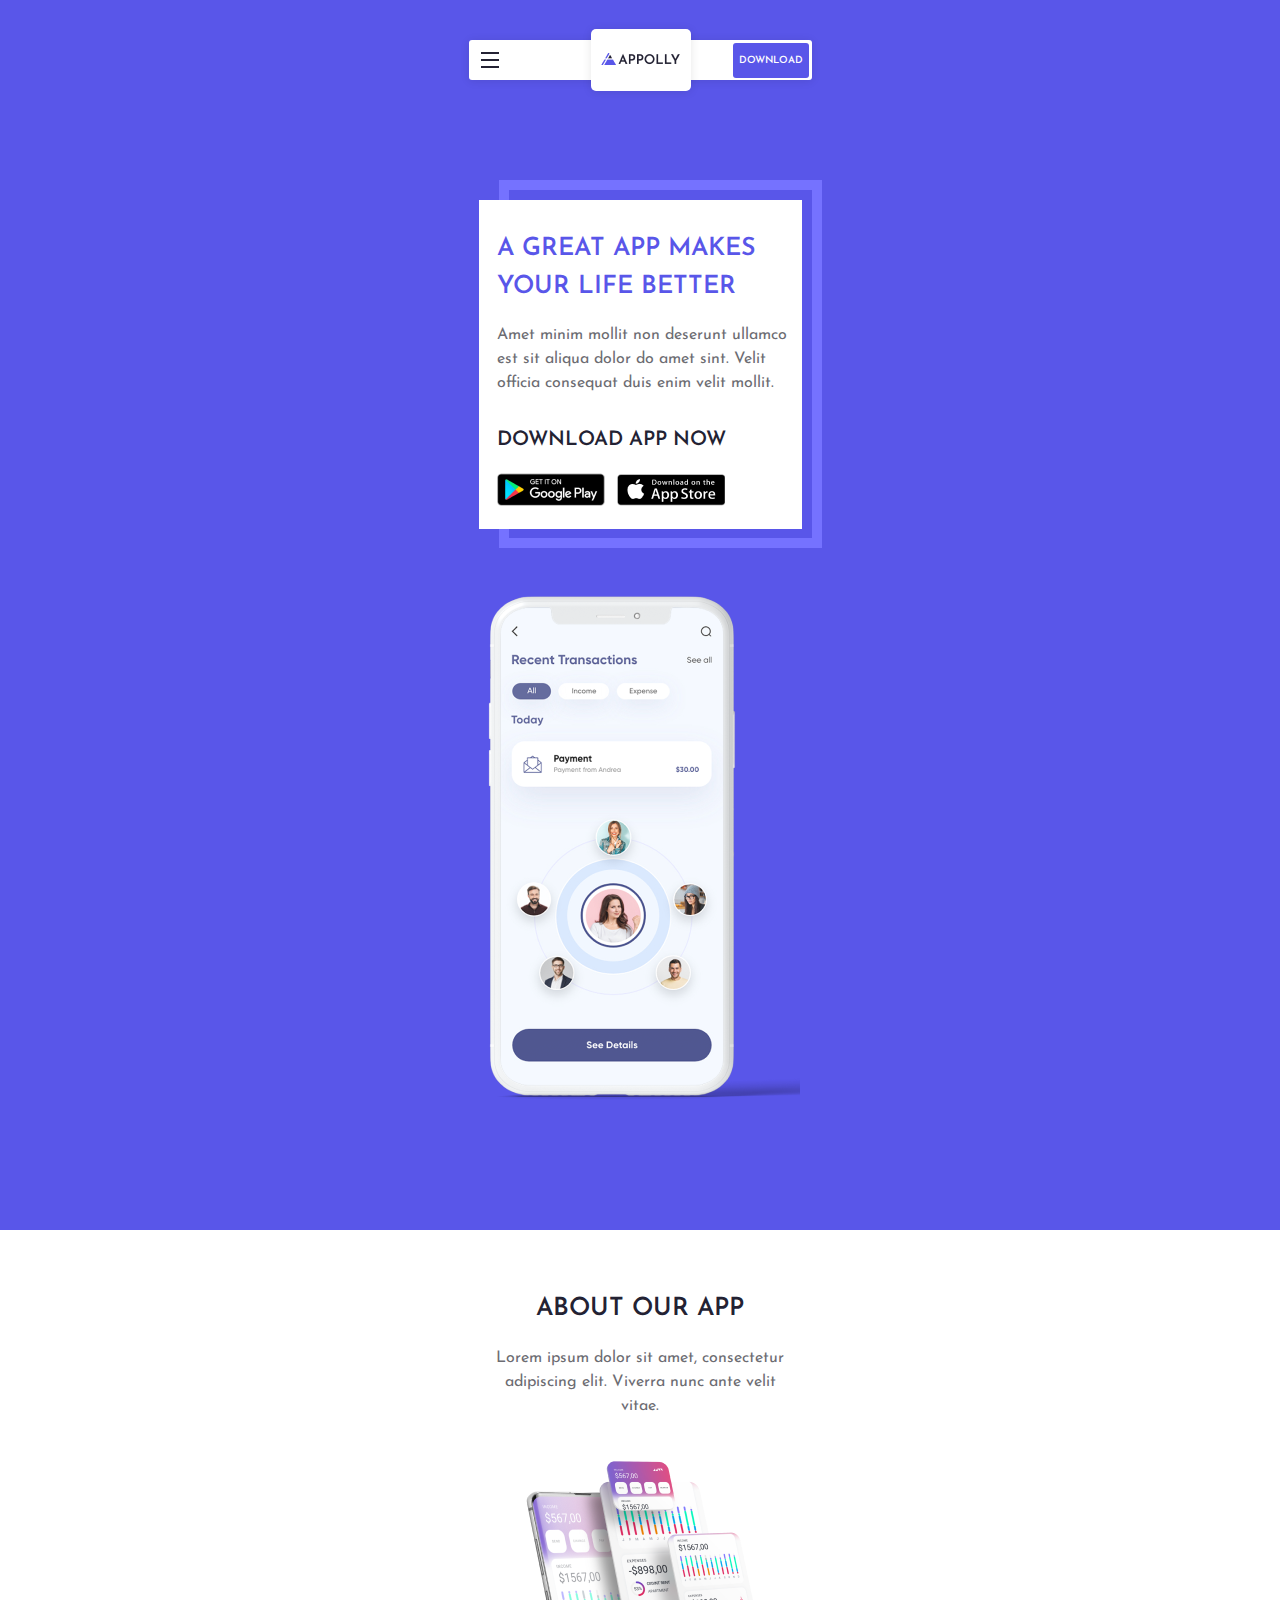
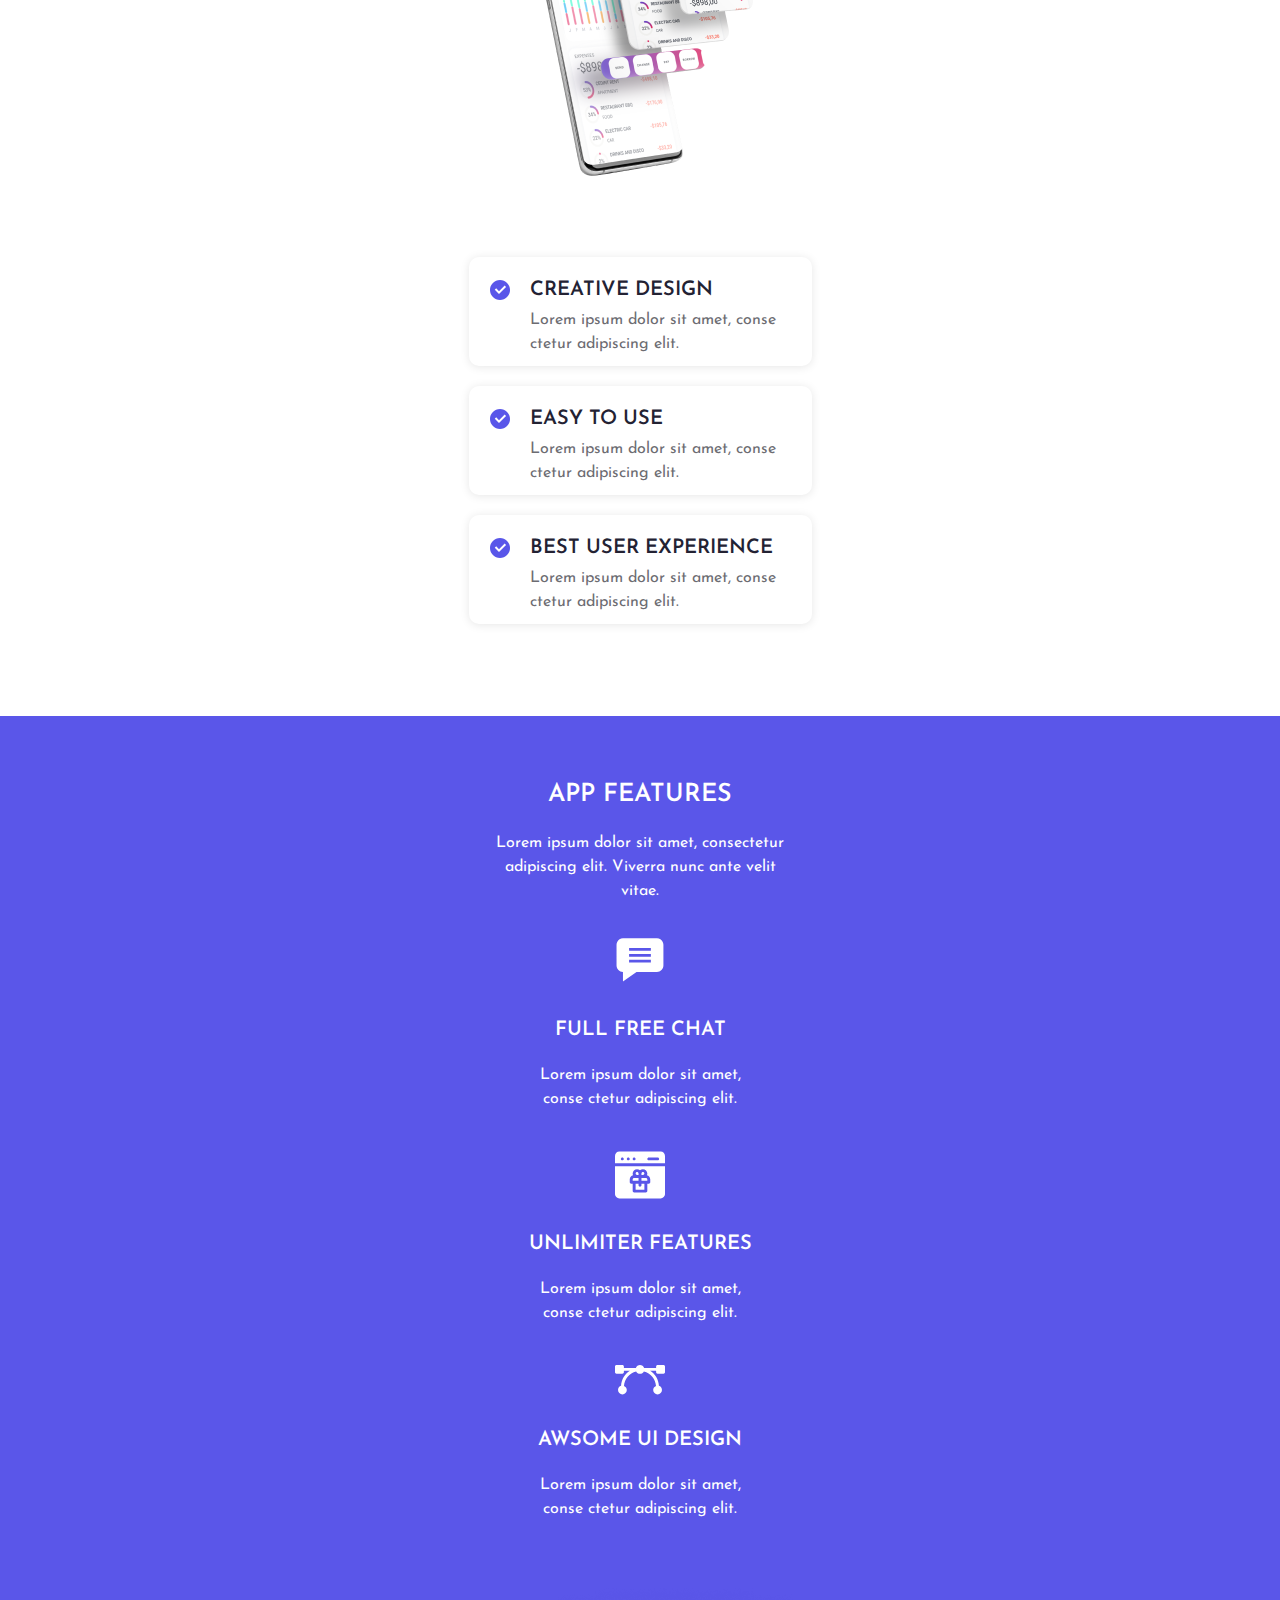
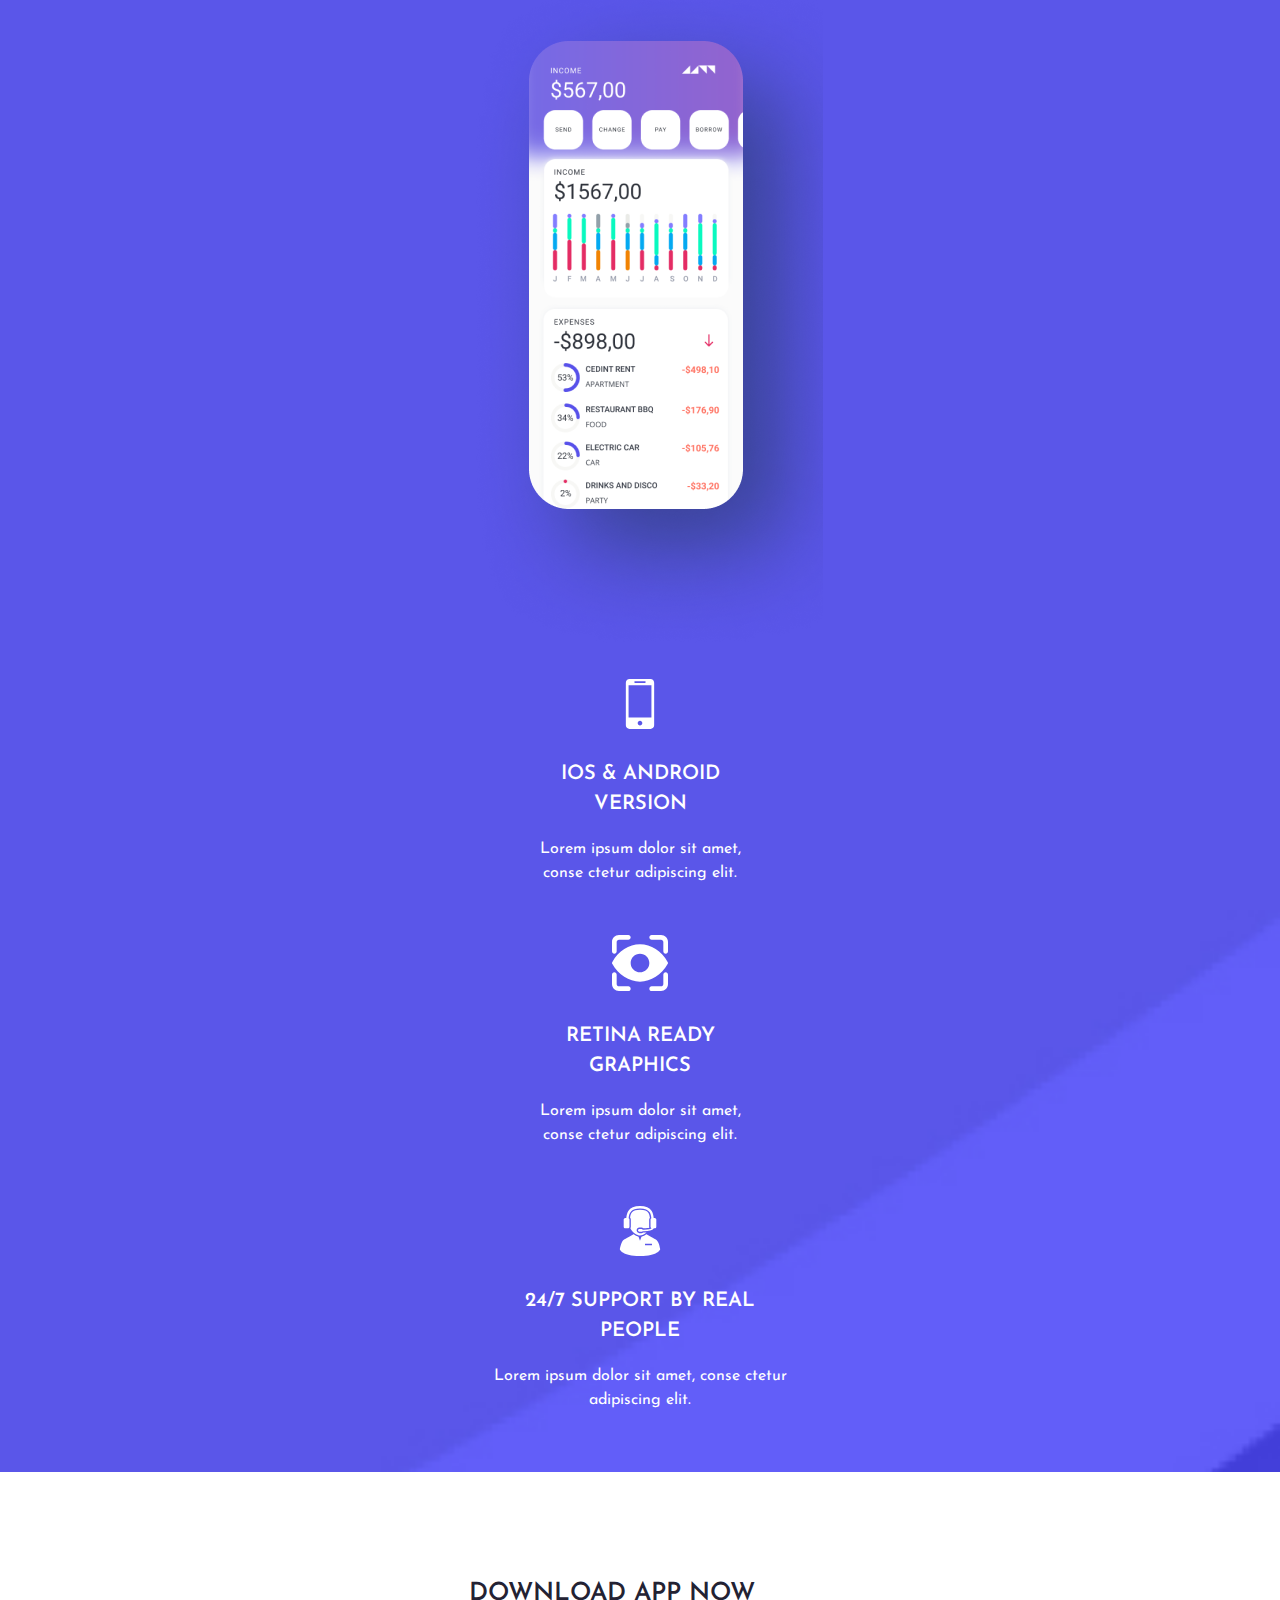
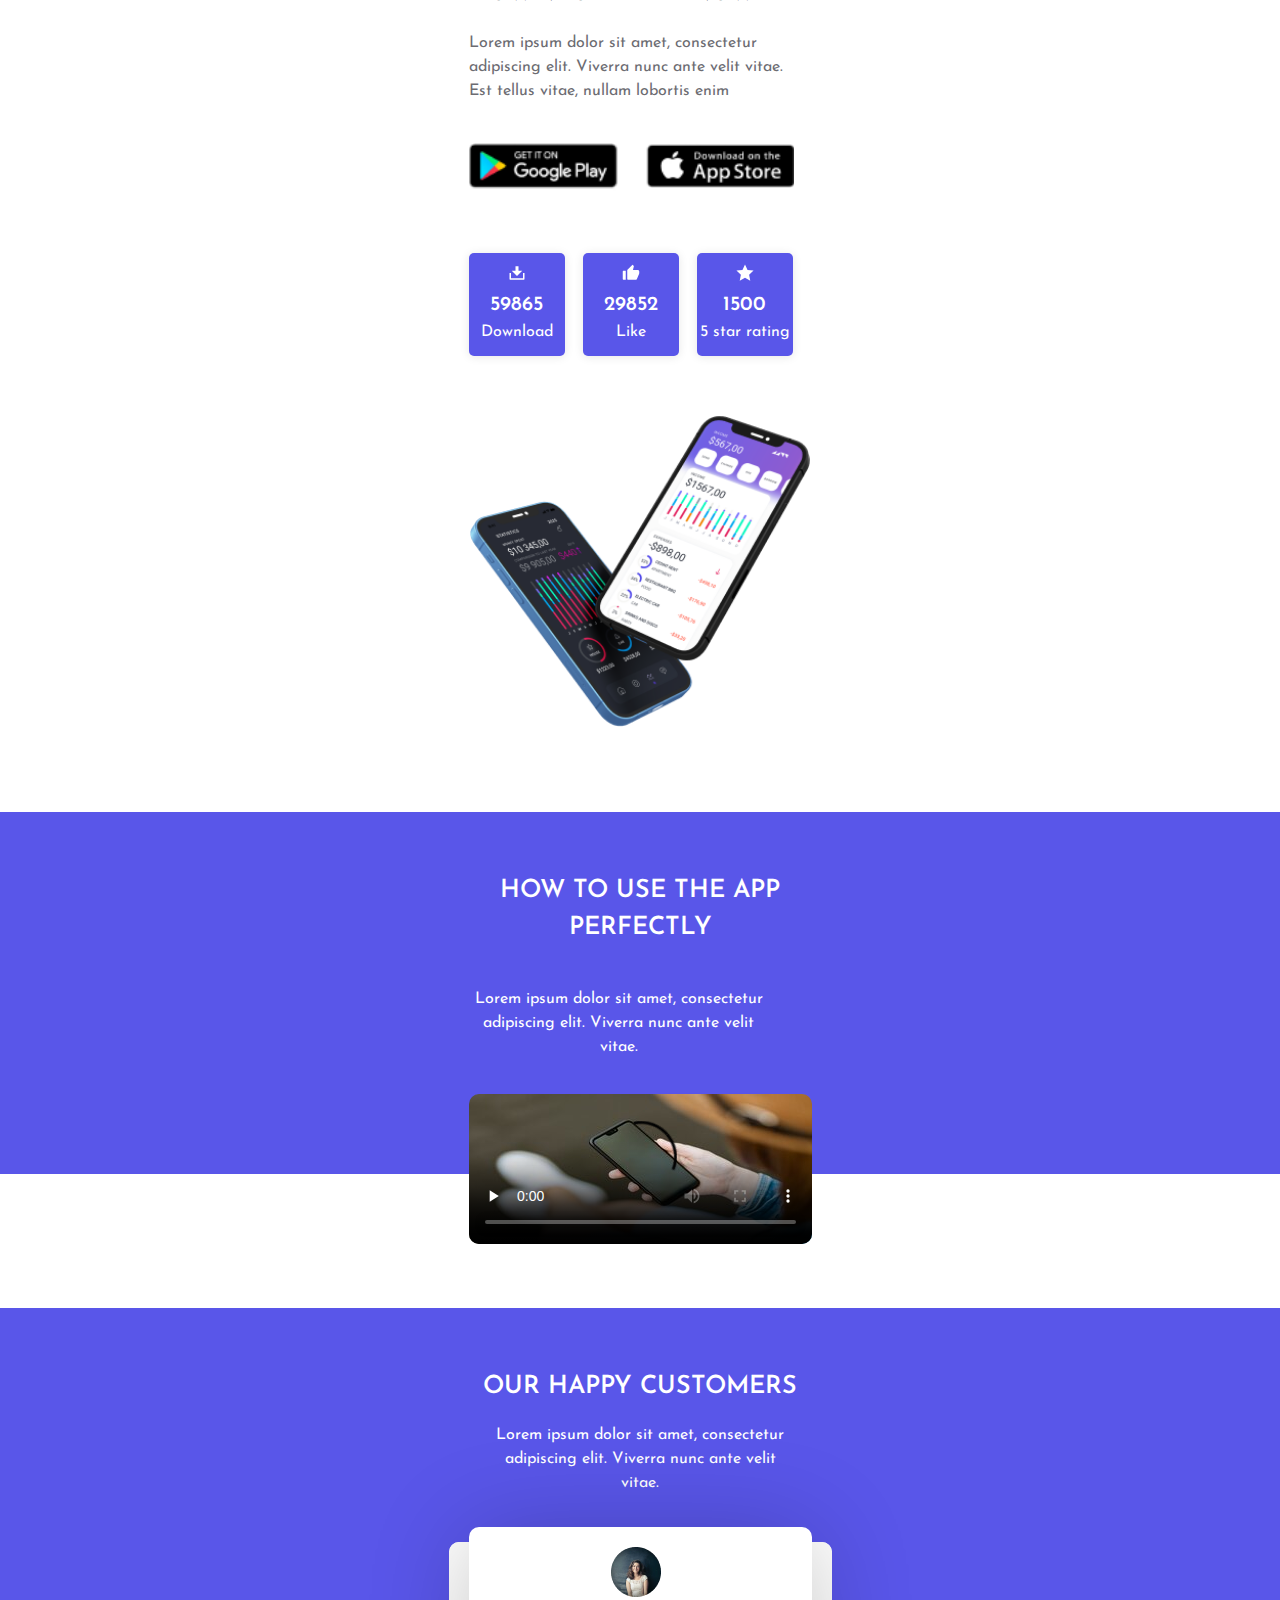
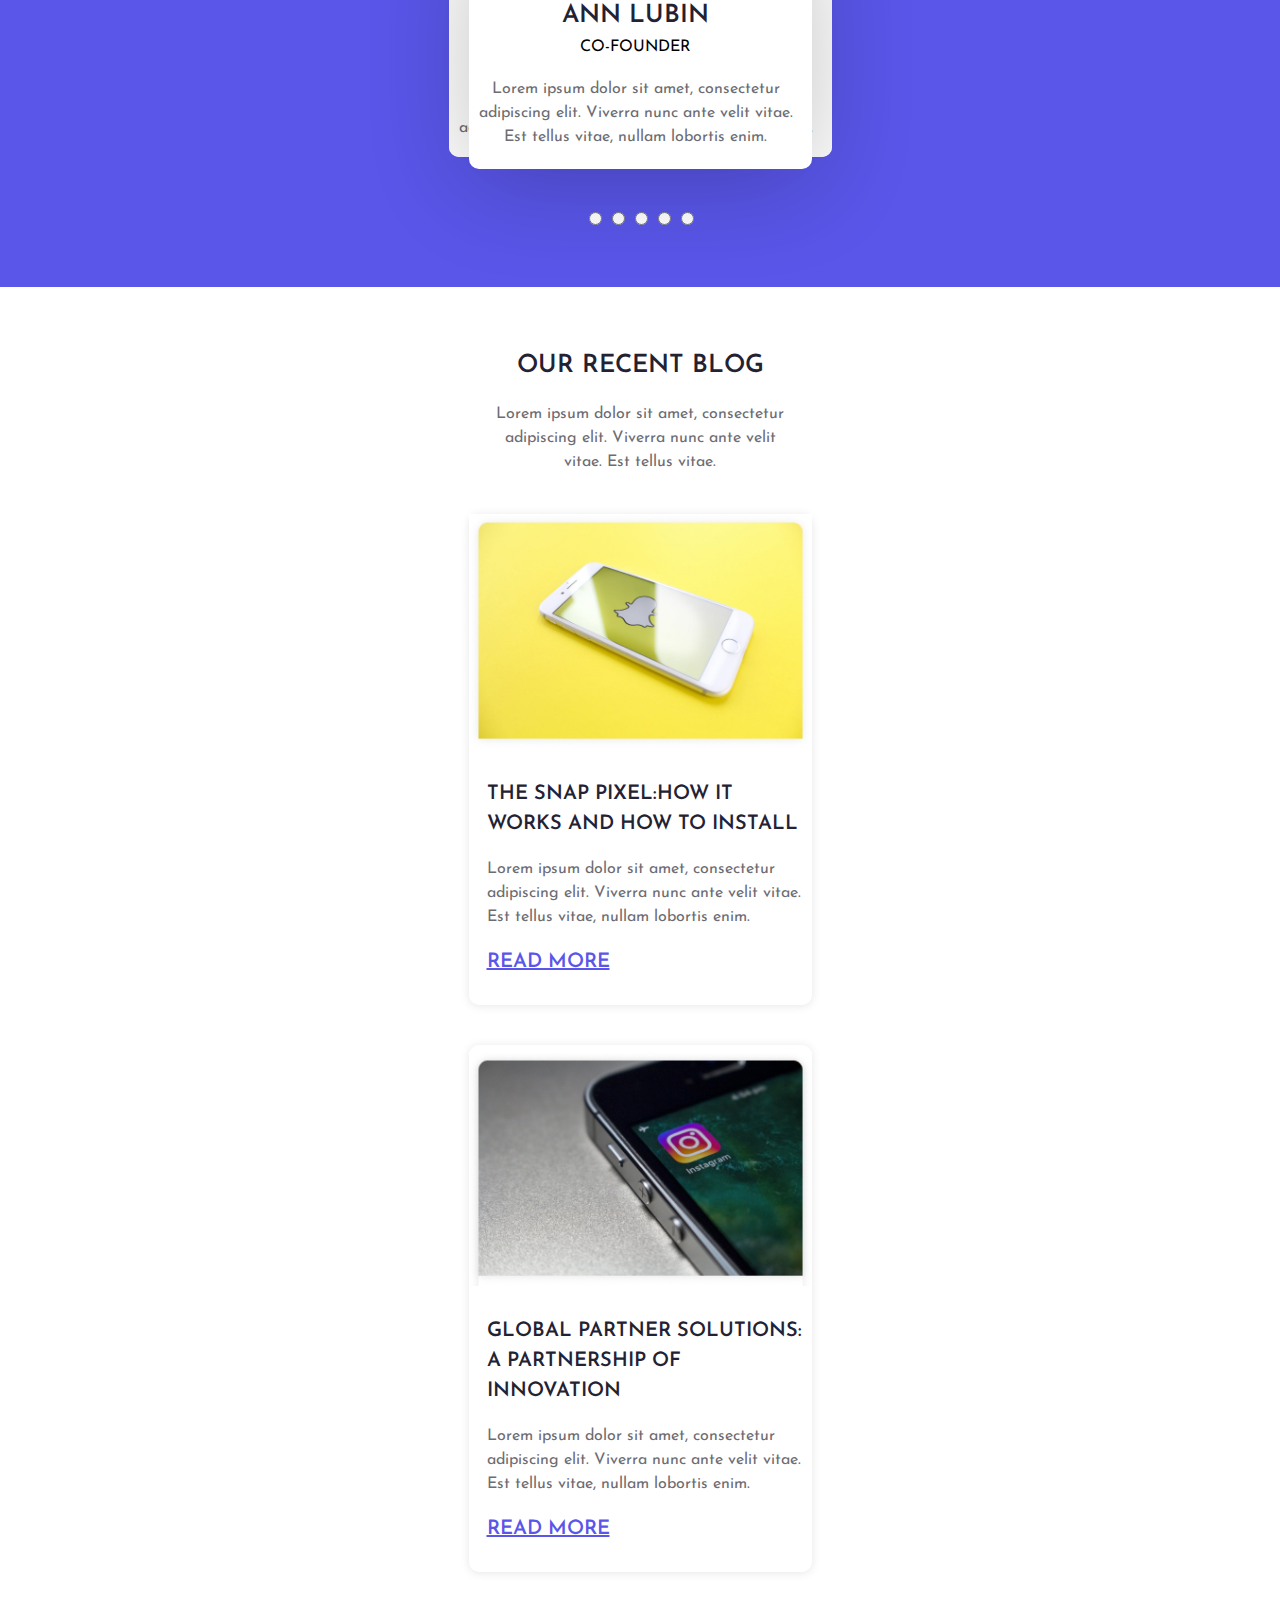
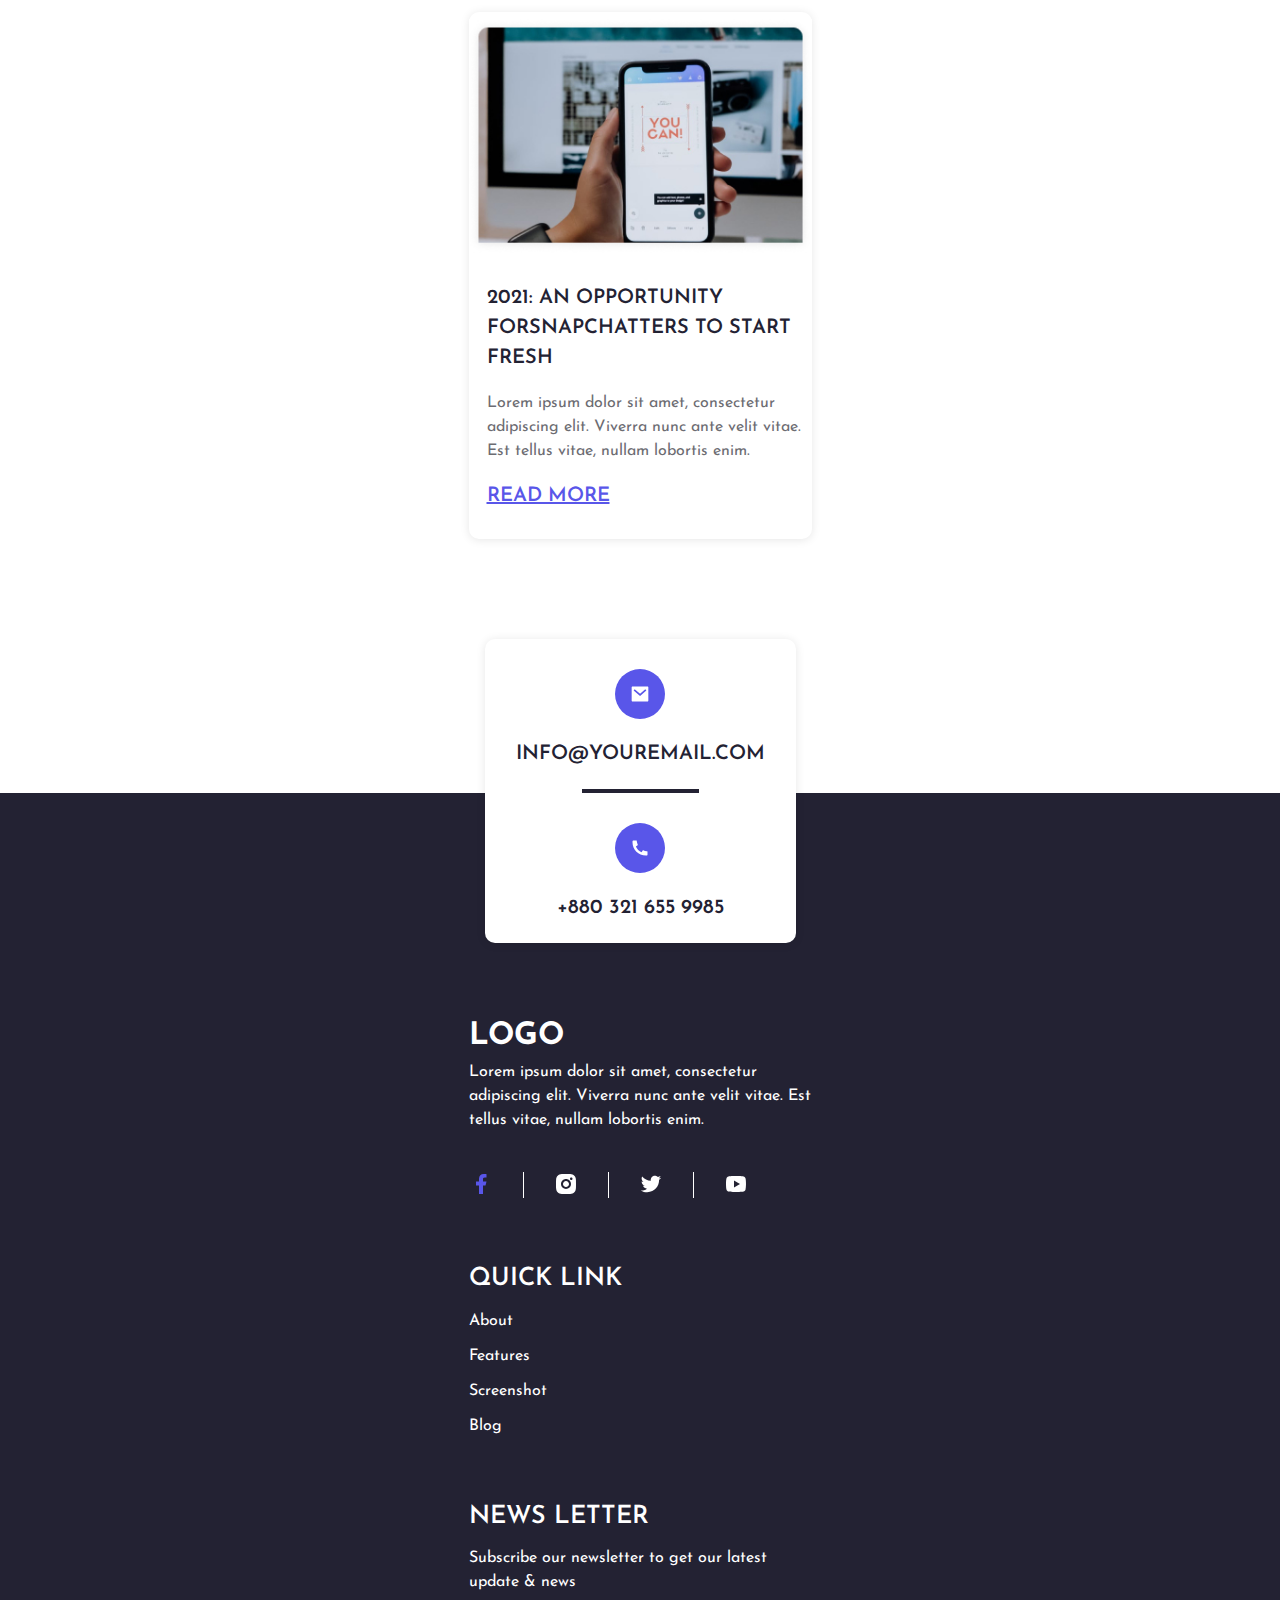
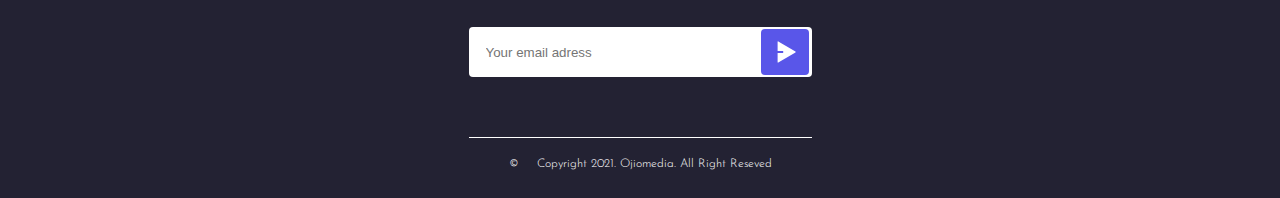
==== commit 2b930f59: "add display:flex" ====
--- a/index.html
+++ b/index.html
@@ -32,7 +32,7 @@
                         </p>
                         <p class="introduce__description--download black-paragraph h_20-30">DOWNLOAD APP NOW</p>
                         <div class="introduce__links links">
-                            <a class="links__link--google-play link--google-play" href="#"><img src="/pictures/toppng 1.jpg" alt="google play icon"></a>
+                            <a class="links__link--google-play link--google-play" href="#"><img src="pictures/toppng 1.jpg" alt="google play icon"></a>
                             <a class="links__link--appstore link--appstore" href="#"><img src="pictures/PngItem_1144050 2.jpg" alt="app store icon"></a>
                         </div>
                     </div>
@@ -50,39 +50,41 @@
                     consectetur adipiscing elit. Viverra
                     nunc ante velit vitae.
                 </p>
-                <img class="about_our_app__img--main" src="pictures/about-our-app.png" alt="">
-                <ul class="about_our_app__list--advantages list">
-                    <li class="list__item--creative-design item">
-                        <div class="item__tick-description--creative_design tick-description">
-                            <img src="pictures/Group.svg" alt="purple tick icon">
-                            <h3 class="black-paragraph h_20-30">CREATIVE DESIGN</h3>
-                        </div>
-                        <p class="item__short-description short-description gray-paragraph p_16-24">
-                            Lorem ipsum dolor sit amet, conse
-                            ctetur adipiscing elit.
-                        </p>
-                    </li>
-                    <li class="list__item--easy_to_use item">
-                        <div class="item__tick-description--easy_to_use tick-description">
-                            <img src="pictures/Group.svg" alt="purple tick icon">
-                            <h3 class="black-paragraph h_20-30">EASY TO USE</h3>
-                        </div>
-                        <p class="item__short-description short-description gray-paragraph p_16-24">
-                            Lorem ipsum dolor sit amet, conse
-                            ctetur adipiscing elit.
-                        </p>
-                    </li>
-                    <li class="list__item--best_user_experience item">
-                        <div class="item__tick-description--best_user_experience tick-description">
-                            <img src="pictures/Group.svg" alt="purple tick icon">
-                            <h3 class="black-paragraph h_20-30">BEST USER EXPERIENCE</h3>
-                        </div>
-                        <p class="item__short-description short-description gray-paragraph p_16-24">
-                            Lorem ipsum dolor sit amet, conse
-                            ctetur adipiscing elit.
-                        </p>
-                    </li>
-                </ul>
+                <div class="about_our_app-section__flex-wrapper">
+                    <img class="about_our_app__img--main" src="pictures/about-our-app.png" alt="">
+                    <ul class="about_our_app__list--advantages list">
+                        <li class="list__item--creative-design item">
+                            <div class="item__tick-description--creative_design tick-description">
+                                <img src="pictures/Group.svg" alt="purple tick icon">
+                                <h3 class="black-paragraph h_20-30">CREATIVE DESIGN</h3>
+                            </div>
+                            <p class="item__short-description short-description gray-paragraph p_16-24">
+                                Lorem ipsum dolor sit amet, conse
+                                ctetur adipiscing elit.
+                            </p>
+                        </li>
+                        <li class="list__item--easy_to_use item">
+                            <div class="item__tick-description--easy_to_use tick-description">
+                                <img src="pictures/Group.svg" alt="purple tick icon">
+                                <h3 class="black-paragraph h_20-30">EASY TO USE</h3>
+                            </div>
+                            <p class="item__short-description short-description gray-paragraph p_16-24">
+                                Lorem ipsum dolor sit amet, conse
+                                ctetur adipiscing elit.
+                            </p>
+                        </li>
+                        <li class="list__item--best_user_experience item">
+                            <div class="item__tick-description--best_user_experience tick-description">
+                                <img src="pictures/Group.svg" alt="purple tick icon">
+                                <h3 class="black-paragraph h_20-30">BEST USER EXPERIENCE</h3>
+                            </div>
+                            <p class="item__short-description short-description gray-paragraph p_16-24">
+                                Lorem ipsum dolor sit amet, conse
+                                ctetur adipiscing elit.
+                            </p>
+                        </li>
+                    </ul>
+                </div>
             </div>
         </section>
 
@@ -94,59 +96,63 @@
                     consectetur adipiscing elit. Viverra
                     nunc ante velit vitae.
                 </p>
-                <ul class="app-features_section__list">
-                    <li class="list__item--full_free_chat list__item">
-                        <img class="item_img--comment" src="pictures/comment.svg" alt="comment icon">
-                        <h3 class="item__hero-par--full_free_chat hero-par white-paragraph h_20-30">FULL FREE CHAT</h3>
-                        <p class="item__features_description--full_free_chat white-paragraph p_16-24">
-                            Lorem ipsum dolor sit amet, conse
-                            ctetur adipiscing elit.
-                        </p>
-                    </li>
-                    <li class="list__item--unlimited_features list__item">
-                        <img class="item_img--surface" src="pictures/surface1.svg" alt="surface icon">
-                        <h3 class="item__hero-par--unlimited_features hero-par white-paragraph h_20-30">UNLIMITER FEATURES</h3>
-                        <p class="item__features_description--unlimited_features white-paragraph p_16-24">
-                            Lorem ipsum dolor sit amet, conse
-                            ctetur adipiscing elit.
-                        </p>
-                    </li>
-                    <li class="list__item--awesome_ui_design list__item">
-                        <img class="item_img--up-pen" src="pictures/Group_pen.svg" alt="up-pen icon">
-                        <h3 class="item__hero-par--awesome_ui_design hero-par white-paragraph h_20-30">AWSOME UI DESIGN</h3>
-                        <p class="item__features_description--awesome_ui_design white-paragraph p_16-24">
-                            Lorem ipsum dolor sit amet, conse
-                            ctetur adipiscing elit.
-                        </p>
-                    </li>
-                    <li class="list__item--main-img list__item">
+                <div class="list__item--full_free_chat list__item">
+                    <img class="item_img--comment" src="pictures/comment.svg" alt="comment icon">
+                    <h3 class="item__hero-par--full_free_chat hero-par white-paragraph h_20-30">FULL FREE CHAT</h3>
+                    <p class="item__features_description--full_free_chat white-paragraph p_16-24">
+                        Lorem ipsum dolor sit amet, conse
+                        ctetur adipiscing elit.
+                    </p>
+                </div>
+                <div class="app-features_section__description-around--container">
+                    <div class="app-features_section__unlimited-ui-container">
+                        <div class="list__item--unlimited_features list__item">
+                            <img class="item_img--surface" src="pictures/surface1.svg" alt="surface icon">
+                            <h3 class="item__hero-par--unlimited_features hero-par white-paragraph h_20-30">UNLIMITER FEATURES</h3>
+                            <p class="item__features_description--unlimited_features white-paragraph p_16-24">
+                                Lorem ipsum dolor sit amet, conse
+                                ctetur adipiscing elit.
+                            </p>
+                        </div>
+                        <div class="list__item--awesome_ui_design list__item">
+                            <img class="item_img--up-pen" src="pictures/Group_pen.svg" alt="up-pen icon">
+                            <h3 class="item__hero-par--awesome_ui_design hero-par white-paragraph h_20-30">AWSOME UI DESIGN</h3>
+                            <p class="item__features_description--awesome_ui_design white-paragraph p_16-24">
+                                Lorem ipsum dolor sit amet, conse
+                                ctetur adipiscing elit.
+                            </p>
+                        </div>
+                    </div>
+                    <div class="list__item--main-img list__item">
                         <img src="pictures/app-features.png" alt="">
-                    </li>
-                    <li class="list__item--ios_android_version list__item">
-                        <img class="item_img--phone" src="pictures/phone_icon.svg" alt="mobile icon">
-                        <h3 class="item__hero-par--ios_android hero-par white-paragraph h_20-30">IOS & ANDROID VERSION</h3>
-                        <p class="item__features_description--ios_android white-paragraph p_16-24">
-                            Lorem ipsum dolor sit amet, conse
-                            ctetur adipiscing elit.
-                        </p>
-                    </li>
-                    <li class="list__item--retina_ready_graphics list__item">
-                        <img class="item_img--eye" src="pictures/eye-scanner 1.svg" alt="eye icon">
-                        <h3 class="item__hero-par--retina_ready_graphics hero-par white-paragraph h_20-30">RETINA READY GRAPHICS</h3>
-                        <p class="item__features_description--retina_ready_graphics white-paragraph p_16-24">
-                            Lorem ipsum dolor sit amet, conse
-                            ctetur adipiscing elit.
-                        </p>
-                    </li>
-                    <li class="list__item--people_support list__item">
-                        <img class="item_img--supporter" src="pictures/male-telemarketer.svg" alt="supporter icon">
-                        <h3 class="item__hero-par--support_people hero-par white-paragraph h_20-30">24/7 SUPPORT BY REAL PEOPLE</h3>
-                        <p class="item__features_description--support_people white-paragraph p_16-24">
-                            Lorem ipsum dolor sit amet, conse
-                            ctetur adipiscing elit.
-                        </p>
-                    </li>
-                </ul>
+                    </div>
+                    <div class="app-features_section__ios-android-retina--container">
+                        <div class="list__item--ios_android_version list__item">
+                            <img class="item_img--phone" src="pictures/phone_icon.svg" alt="mobile icon">
+                            <h3 class="item__hero-par--ios_android hero-par white-paragraph h_20-30">IOS & ANDROID VERSION</h3>
+                            <p class="item__features_description--ios_android white-paragraph p_16-24">
+                                Lorem ipsum dolor sit amet, conse
+                                ctetur adipiscing elit.
+                            </p>
+                        </div>
+                        <div class="list__item--retina_ready_graphics list__item">
+                            <img class="item_img--eye" src="pictures/eye-scanner 1.svg" alt="eye icon">
+                            <h3 class="item__hero-par--retina_ready_graphics hero-par white-paragraph h_20-30">RETINA READY GRAPHICS</h3>
+                            <p class="item__features_description--retina_ready_graphics white-paragraph p_16-24">
+                                Lorem ipsum dolor sit amet, conse
+                                ctetur adipiscing elit.
+                            </p>
+                        </div>
+                    </div>
+                </div>
+                <div class="list__item--people_support list__item">
+                    <img class="item_img--supporter" src="pictures/male-telemarketer.svg" alt="supporter icon">
+                    <h3 class="item__hero-par--support_people hero-par white-paragraph h_20-30">24/7 SUPPORT BY REAL PEOPLE</h3>
+                    <p class="item__features_description--support_people white-paragraph p_16-24">
+                        Lorem ipsum dolor sit amet, conse
+                        ctetur adipiscing elit.
+                    </p>
+                </div>
             </div>
         </section>
 
@@ -159,7 +165,7 @@
                         tellus vitae, nullam lobortis enim
                     </p>
                     <div class="download_app_now__links">
-                        <a href="#"><img src="/pictures/toppng 1.jpg" alt="google play button"></a>
+                        <a href="#"><img src="pictures/toppng 1.jpg" alt="google play button"></a>
                         <a href="#"><img src="pictures/PngItem_1144050 2.jpg" alt="app store button"></a>
                     </div>
                     <ul class="download_app_now__list">
@@ -326,52 +332,54 @@
 
     <footer class="main_footer">
         <div class="main_footer__container container">
-            <div class="main_footer__footer-description">
-                <h2 class="footer-description__paragraph--hero-text white-paragraph h_31-47">LOGO</h2>
-                <p class="footer-description__paragraph--description-text white-paragraph p_16-24">
-                    Lorem ipsum dolor sit amet, consectetur adipiscing elit. Viverra nunc ante velit vitae. Est
-                    tellus vitae,
-                    nullam lobortis enim.
-                </p>
-                <ul class="footer-description__social-list">
-                    <li class="social-list__item--facebook item">
-                        <a href=""><img src="pictures/facebook-fill.svg" alt="facebook icon"></a>
-                    </li>
-                    <li class="social-list__item--instagram item">
-                        <a href=""><img src="pictures/instagram-fill.svg" alt="instagram icon"></a>
-                    </li>
-                    <li class="social-list__item--twitter item">
-                        <a href=""><img src="pictures/twitter-fill.svg" alt="twitter icon"></a>
-                    </li>
-                    <li class="social-list__item--youtube item">
-                        <a href=""><img src="pictures/youtube-fill.svg" alt="youtube icon"></a>
-                    </li>
-                </ul>
-            </div>
-            <div class="main_footer__footer_links">
-                <h2 class="footer_links__paragraph--hero-text white-paragraph h_25-37">QUICK LINK</h2>
-                <ul class="footer_links__links-list">
-                    <li class="links-list__item--about item">
-                        <a href="#" class="white-paragraph p_16-24">About</a>
-                    </li>
-                    <li class="links-list__item--features item">
-                        <a href="#" class="white-paragraph p_16-24">Features</a></li>
-                    <li class="links-list__item--screenshot item"><a href="#" class="white-paragraph p_16-24">Screenshot</a>
-                    </li>
-                    <li class="links-list__item--blog item">
-                        <a href="#" class="white-paragraph p_16-24">Blog</a>
-                    </li>
-                </ul>
-            </div>
-            <div class="main_footer__footer_news">
-                <h2 class="footer_news__paragraph--hero-text white-paragraph h_25-37">NEWS LETTER</h2>
-                <p class="footer_news__paragraph--description-text white-paragraph p_16-24">Subscribe our newsletter to get our latest update & news</p>
-                <form class="footer_news__form" action="" method="get">
-                    <span class="form__text">enter your email</span>
-                    <input class="form__input--email" type="email" placeholder="Your email adress">
-                    
-                    <button class="form__input--email-button" type="submit"><img src="pictures/send-plane-2-fill.svg" alt=""></button>
-                </form>
+            <div class="main_footer__flex-wrapper">
+                <div class="main_footer__footer-description">
+                    <h2 class="footer-description__paragraph--hero-text white-paragraph h_31-47">LOGO</h2>
+                    <p class="footer-description__paragraph--description-text white-paragraph p_16-24">
+                        Lorem ipsum dolor sit amet, consectetur adipiscing elit. Viverra nunc ante velit vitae. Est
+                        tellus vitae,
+                        nullam lobortis enim.
+                    </p>
+                    <ul class="footer-description__social-list">
+                        <li class="social-list__item--facebook item">
+                            <a href=""><img src="pictures/facebook-fill.svg" alt="facebook icon"></a>
+                        </li>
+                        <li class="social-list__item--instagram item">
+                            <a href=""><img src="pictures/instagram-fill.svg" alt="instagram icon"></a>
+                        </li>
+                        <li class="social-list__item--twitter item">
+                            <a href=""><img src="pictures/twitter-fill.svg" alt="twitter icon"></a>
+                        </li>
+                        <li class="social-list__item--youtube item">
+                            <a href=""><img src="pictures/youtube-fill.svg" alt="youtube icon"></a>
+                        </li>
+                    </ul>
+                </div>
+                <div class="main_footer__footer_links">
+                    <h2 class="footer_links__paragraph--hero-text white-paragraph h_25-37">QUICK LINK</h2>
+                    <ul class="footer_links__links-list">
+                        <li class="links-list__item--about item">
+                            <a href="#" class="white-paragraph p_16-24">About</a>
+                        </li>
+                        <li class="links-list__item--features item">
+                            <a href="#" class="white-paragraph p_16-24">Features</a></li>
+                        <li class="links-list__item--screenshot item"><a href="#" class="white-paragraph p_16-24">Screenshot</a>
+                        </li>
+                        <li class="links-list__item--blog item">
+                            <a href="#" class="white-paragraph p_16-24">Blog</a>
+                        </li>
+                    </ul>
+                </div>
+                <div class="main_footer__footer_news">
+                    <h2 class="footer_news__paragraph--hero-text white-paragraph h_25-37">NEWS LETTER</h2>
+                    <p class="footer_news__paragraph--description-text white-paragraph p_16-24">Subscribe our newsletter to get our latest update & news</p>
+                    <form class="footer_news__form" action="" method="get">
+                        <span class="form__text">enter your email</span>
+                        <input class="form__input--email" type="email" placeholder="Your email adress">
+                        
+                        <button class="form__input--email-button" type="submit"><img src="pictures/send-plane-2-fill.svg" alt=""></button>
+                    </form>
+                </div>
             </div>
             <div class="main_footer__copyright">
                 <p class="copyright__icon--copy white-paragraph p_12">
--- a/style.css
+++ b/style.css
@@ -404,29 +404,29 @@
     margin-bottom: 32px;
 }
 
-.app-features_section__list {
-    list-style-type: none;
-    margin: 0 auto;
-    padding: 0;
-}
-
 .list__item img {
     display: block;
     margin: 0 auto;
     margin-bottom: 30px;
 }
 
-.app-features_section__list{
-    margin: 0 auto;
-}
-
-.app-features_section__list .list__item h3{
+.list__item{
+    margin: 0 auto;
+}
+
+.app-features_section__description-around--container {
+    display: flex;
+    flex-direction: column;
+    margin: 0;
+}
+
+.app-features_section__container .list__item h3{
     text-align: center;
     margin: 0 auto;
     margin-bottom: 18px;
 }
 
-.app-features_section__list .list__item p {
+.app-features_section__container .list__item p {
     margin-bottom: 18px;
     text-align: center;
     margin: 0 auto;
@@ -506,10 +506,6 @@
 
 .list__item--retina_ready_graphics {
     margin-bottom: 59px;
-}
-
-.list__item--people_support {
-    margin-top: 59px;
 }
 
 .list__item--main-img {
@@ -683,7 +679,8 @@
     position: absolute;
     height: 215px;
     margin-top: 15px; 
-    z-index: 4; 
+    z-index: 4;
+    box-shadow: 0px 0px 0px 0px rgba(0, 0, 0, 0);
 }
 
 .slider.first, .slider.second {
@@ -694,7 +691,22 @@
     right: -20px;
 }
 
-.our_happy_customers__sliders .main {
+.app_introduce_section__container {
+    display: flex;
+    flex-direction: column;
+}
+
+.about_our_app-section__flex-wrapper {
+    display: flex;
+    flex-direction: column;
+}
+
+.download_app_now_section__container {
+    display: flex;
+    flex-direction: column;
+}
+
+.slider.main {
     position: relative;
     z-index: 5;
     margin: 0 auto;
@@ -727,6 +739,18 @@
     padding: 0;
     margin: 0 auto;
     list-style-type: none;
+    display: flex;
+    flex-direction: column;
+}
+
+.information_section__mail_and_number {
+    display: flex;
+    flex-direction: column;
+}
+
+.main_footer__flex-wrapper {
+    display: flex;
+    flex-direction: column;
 }
 
 .our_recent_blog__list .item {
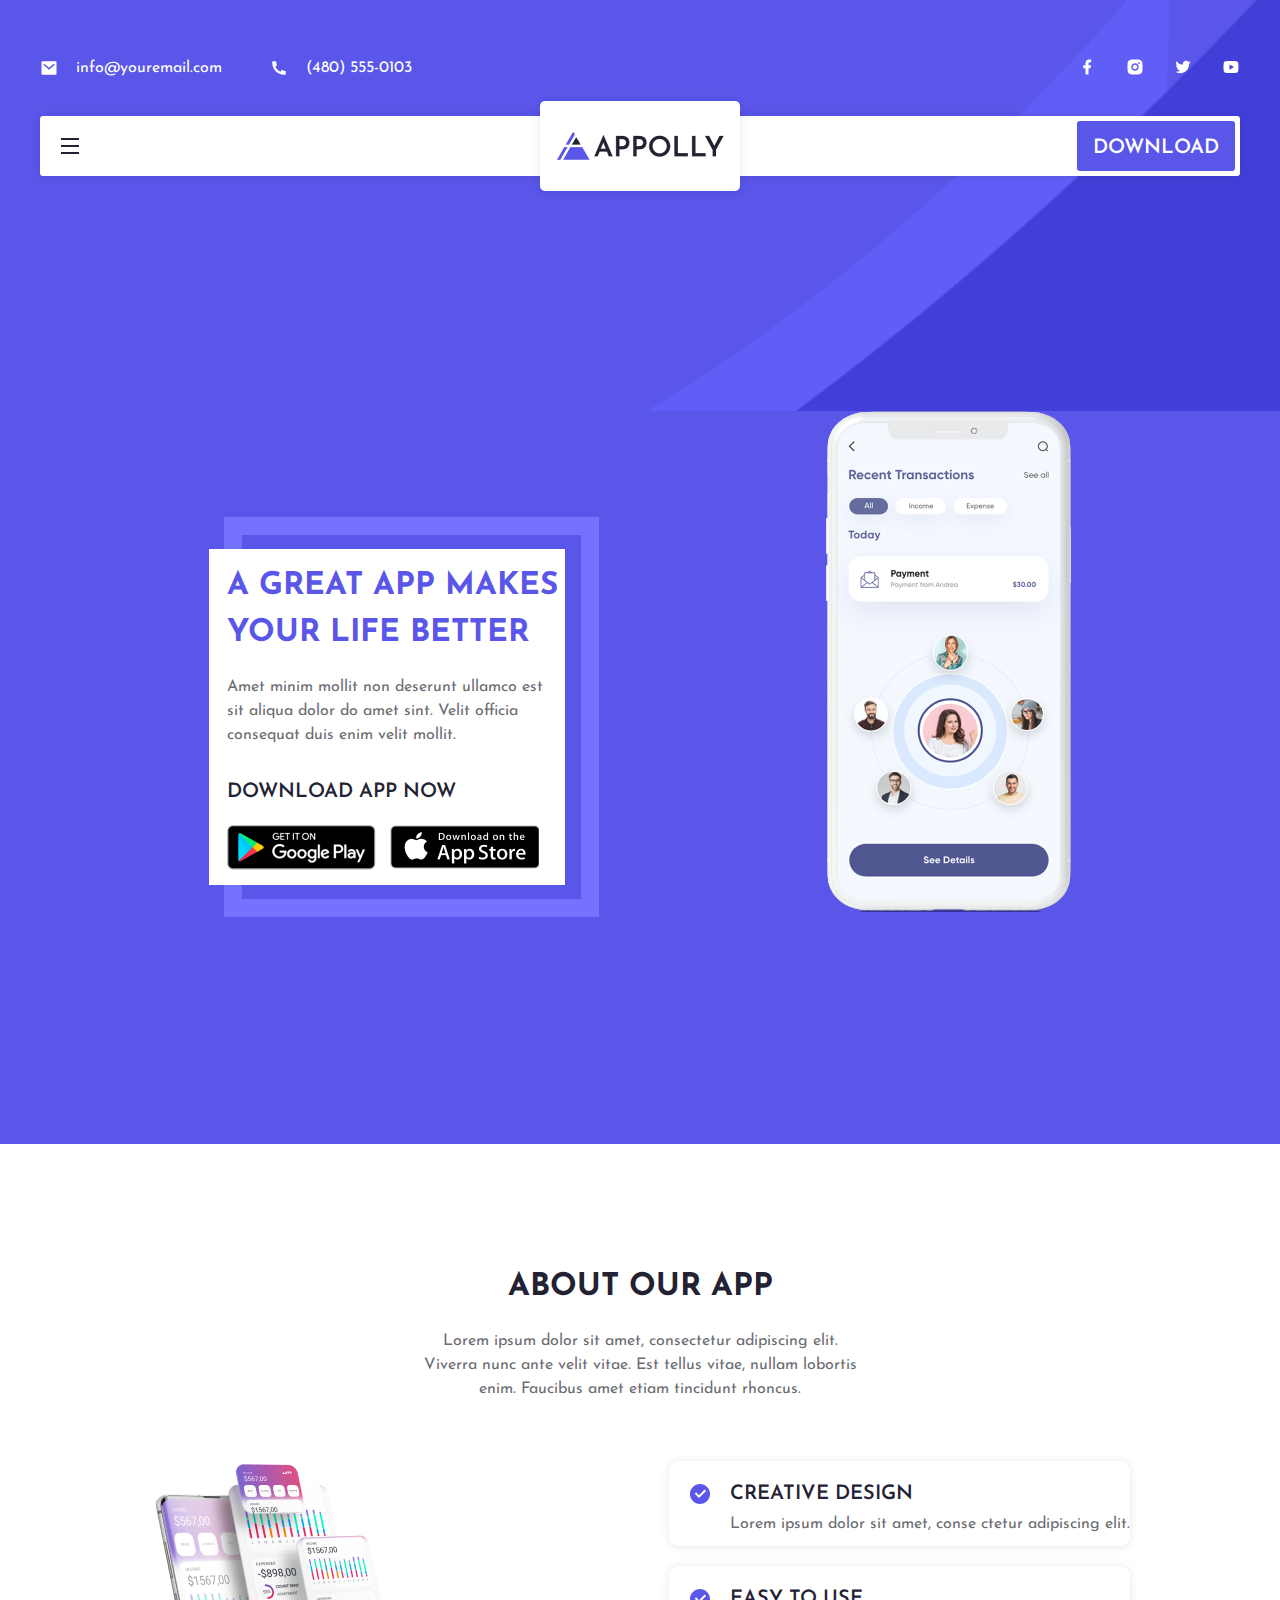
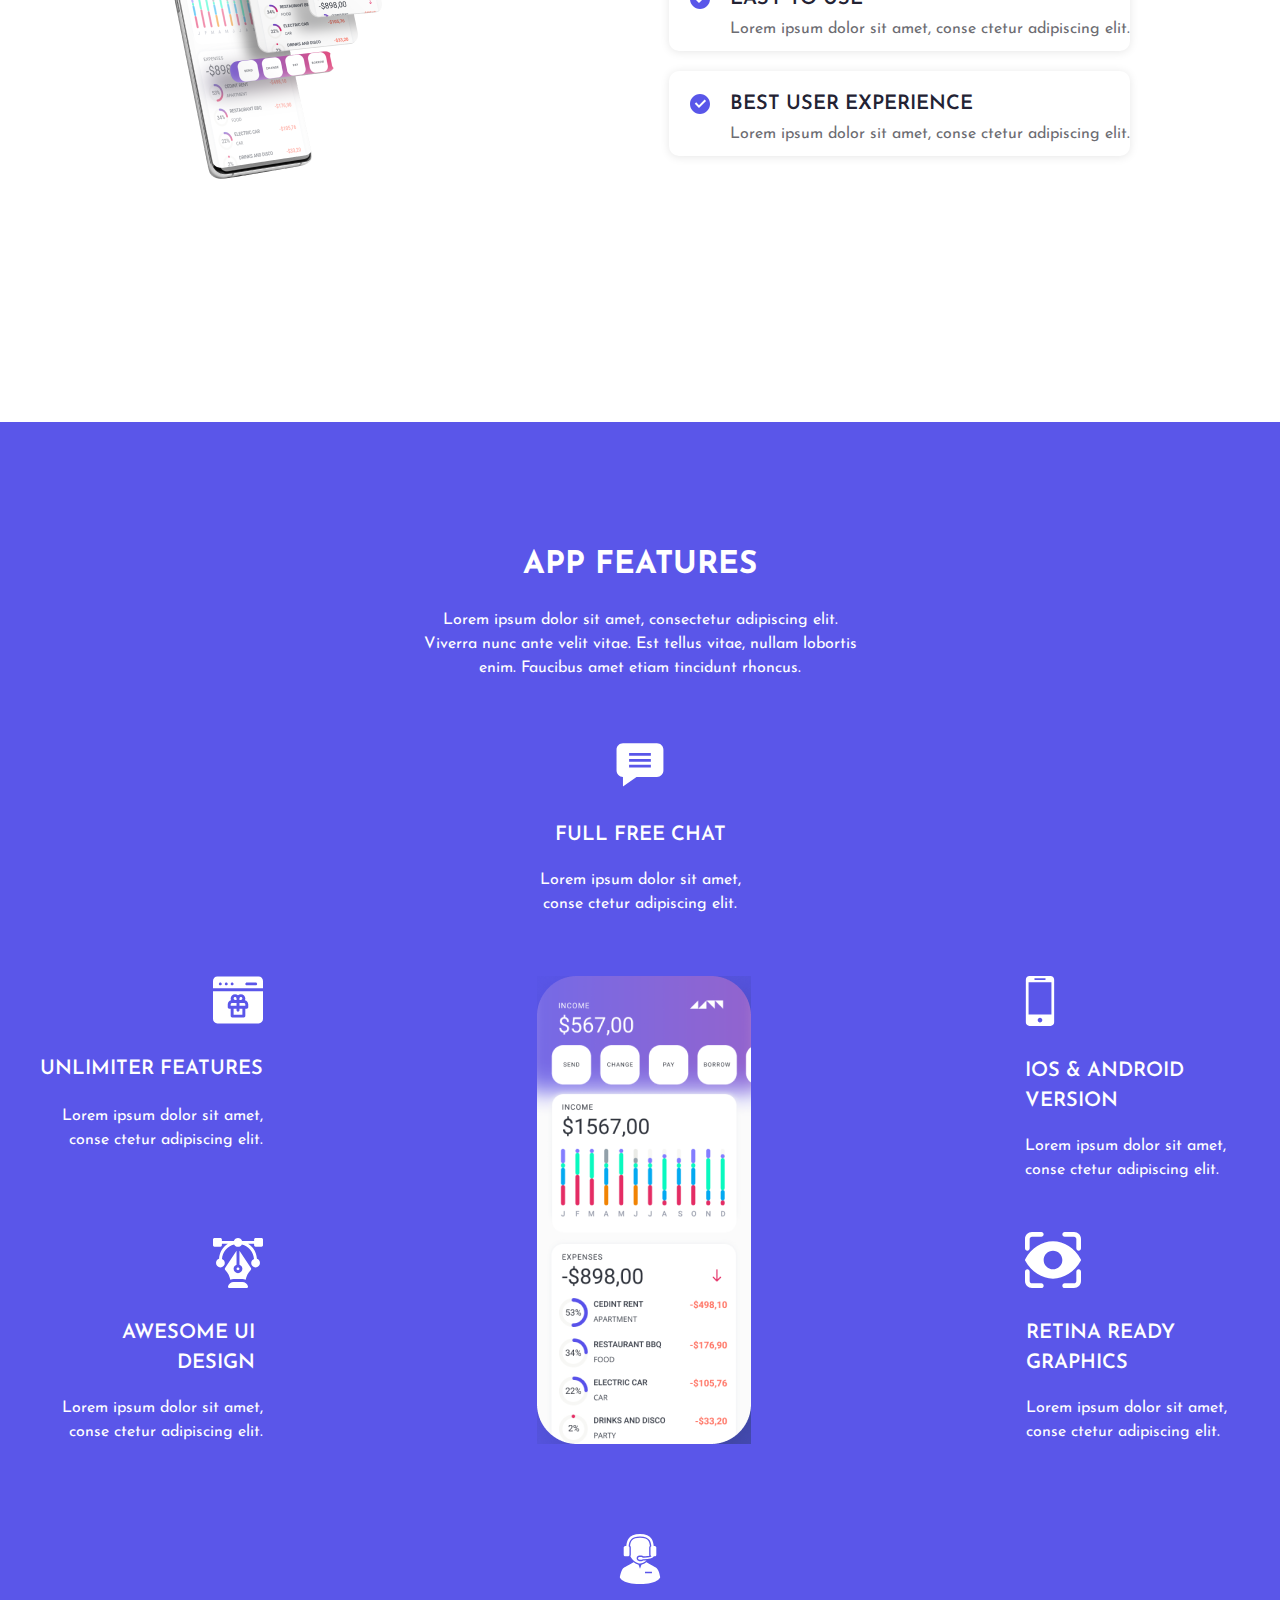
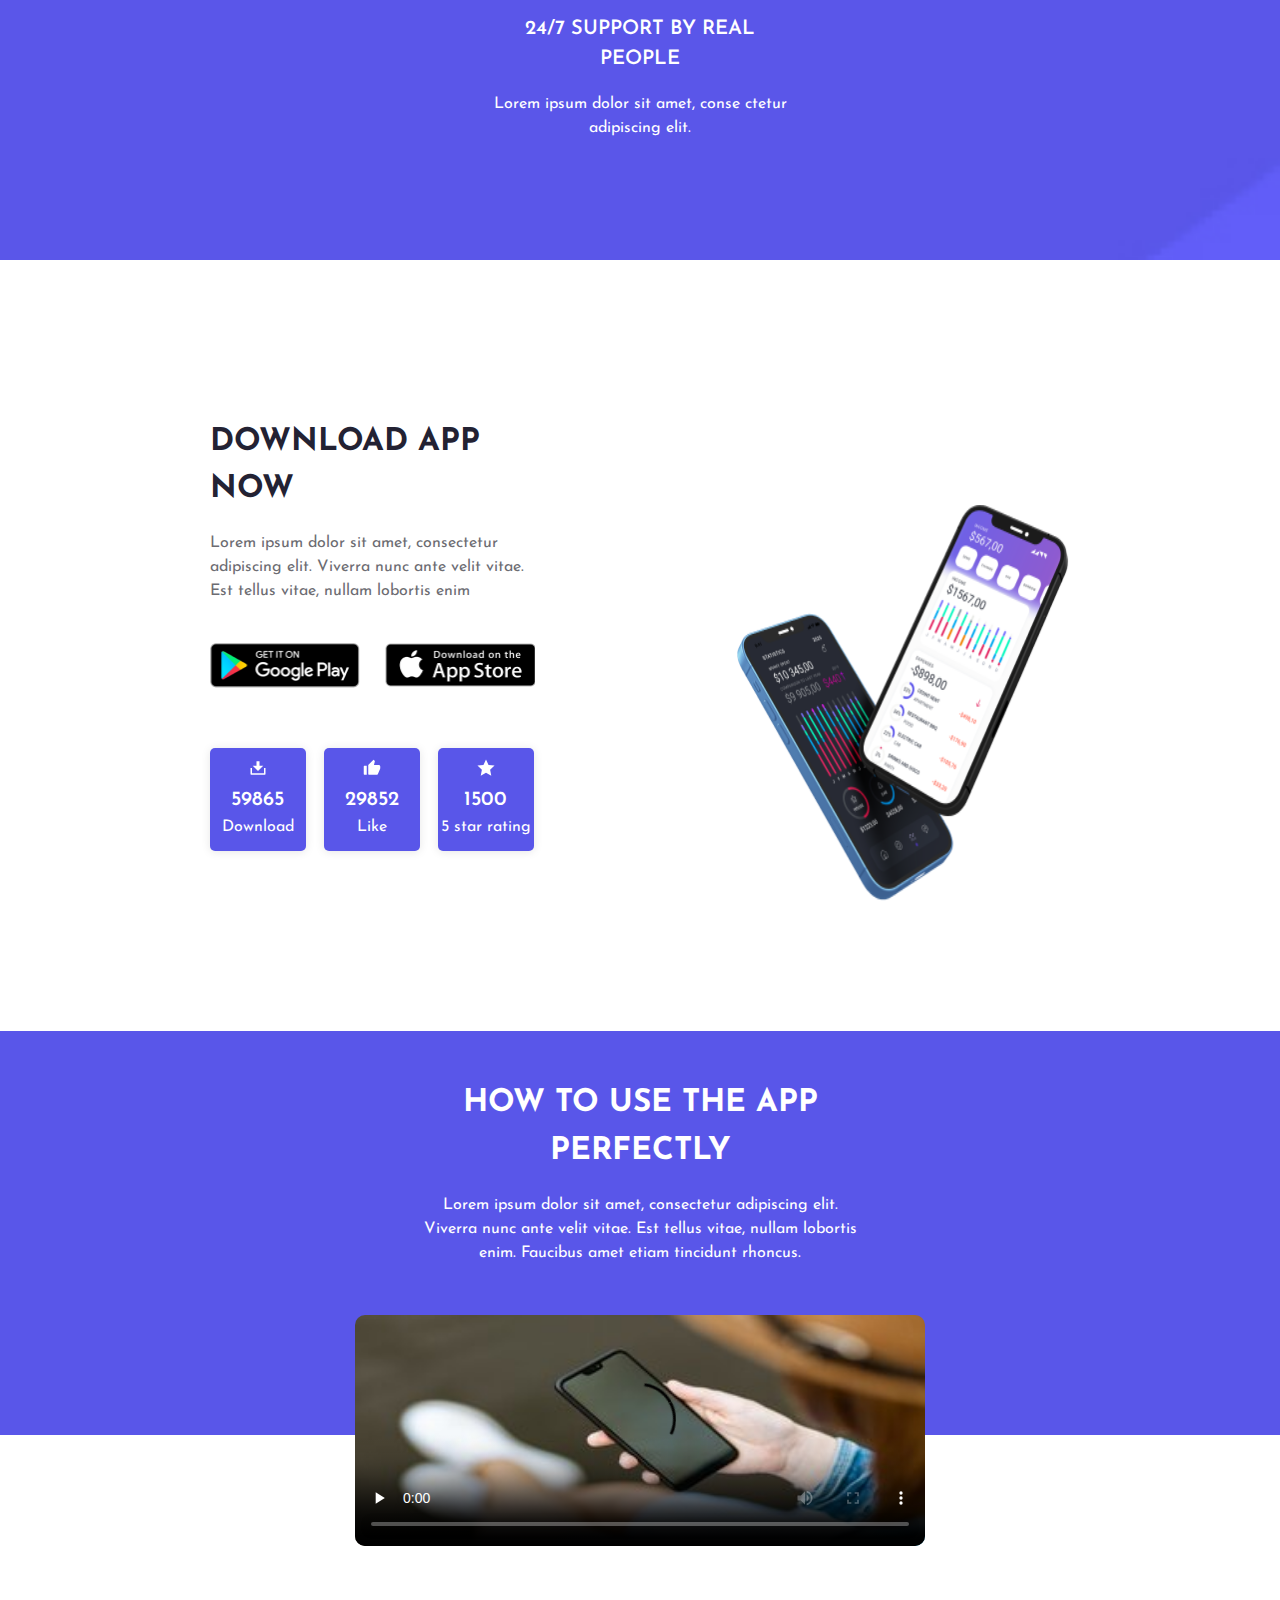
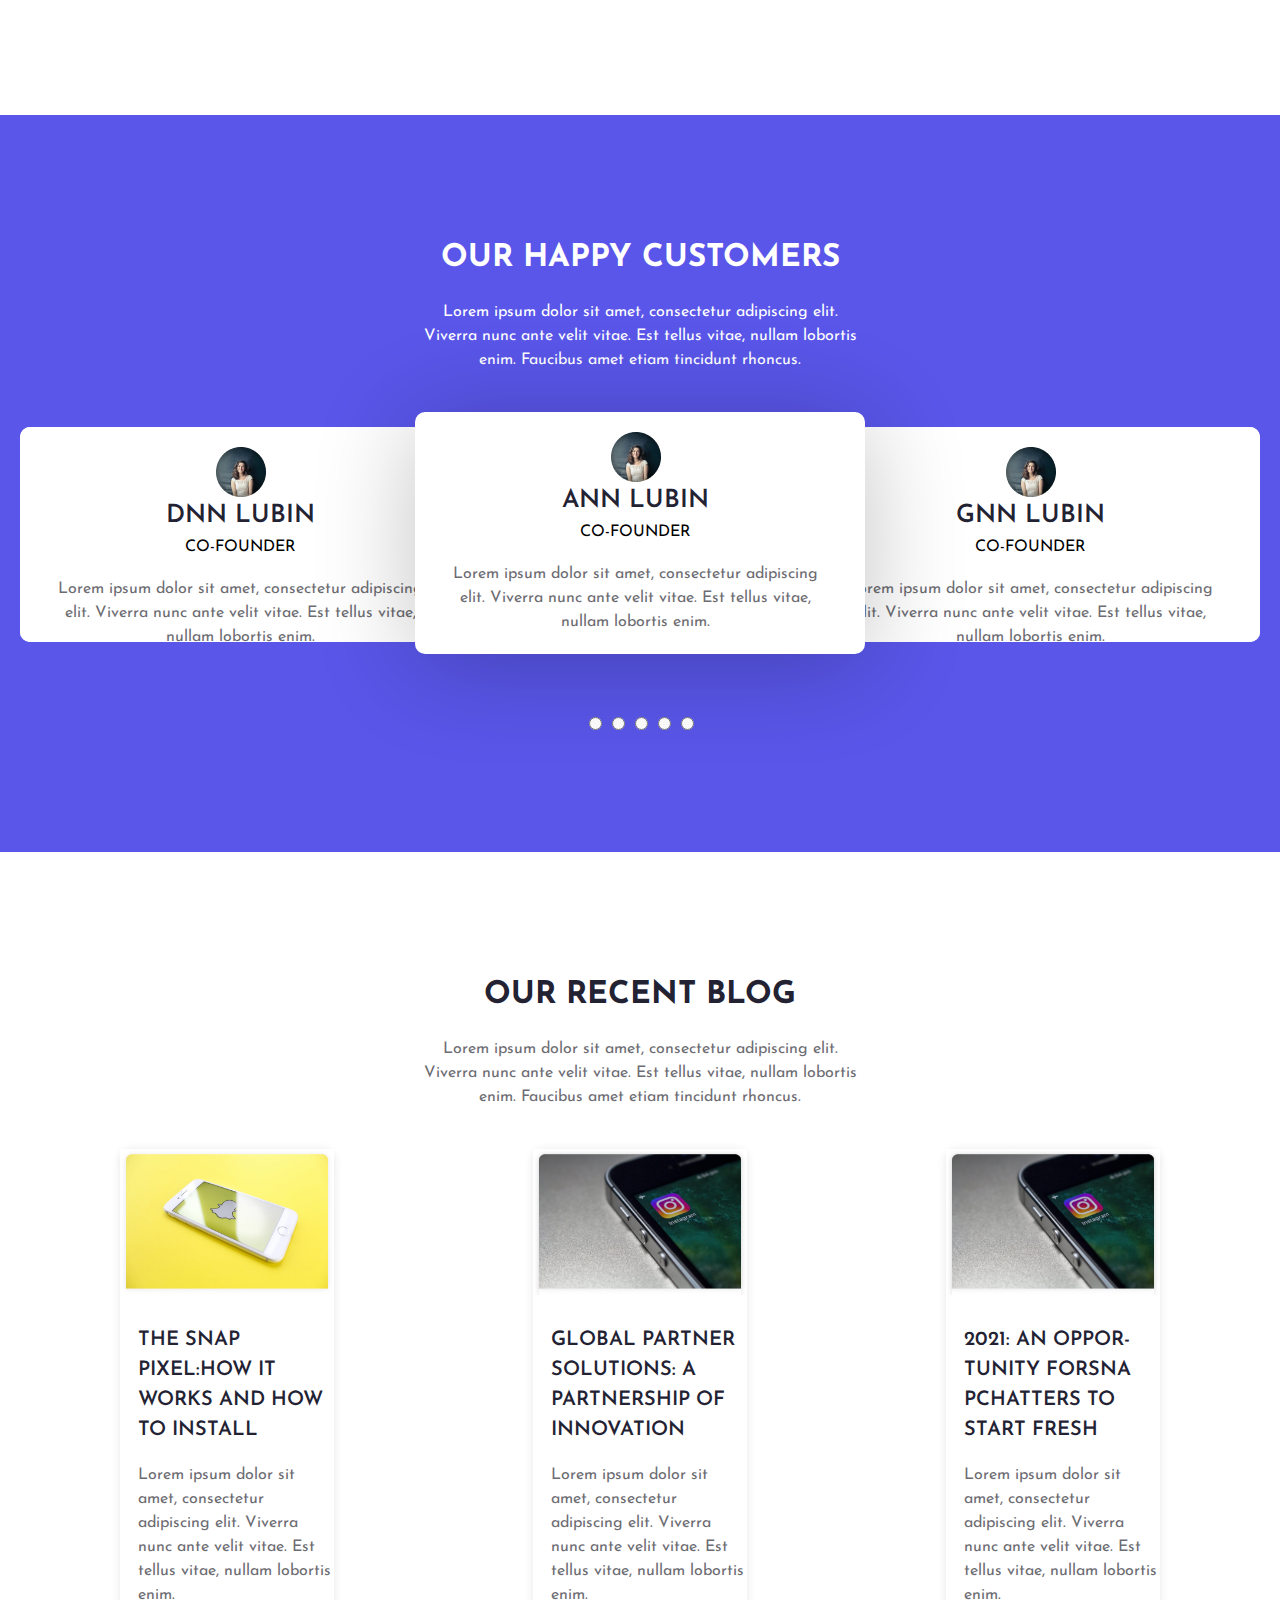
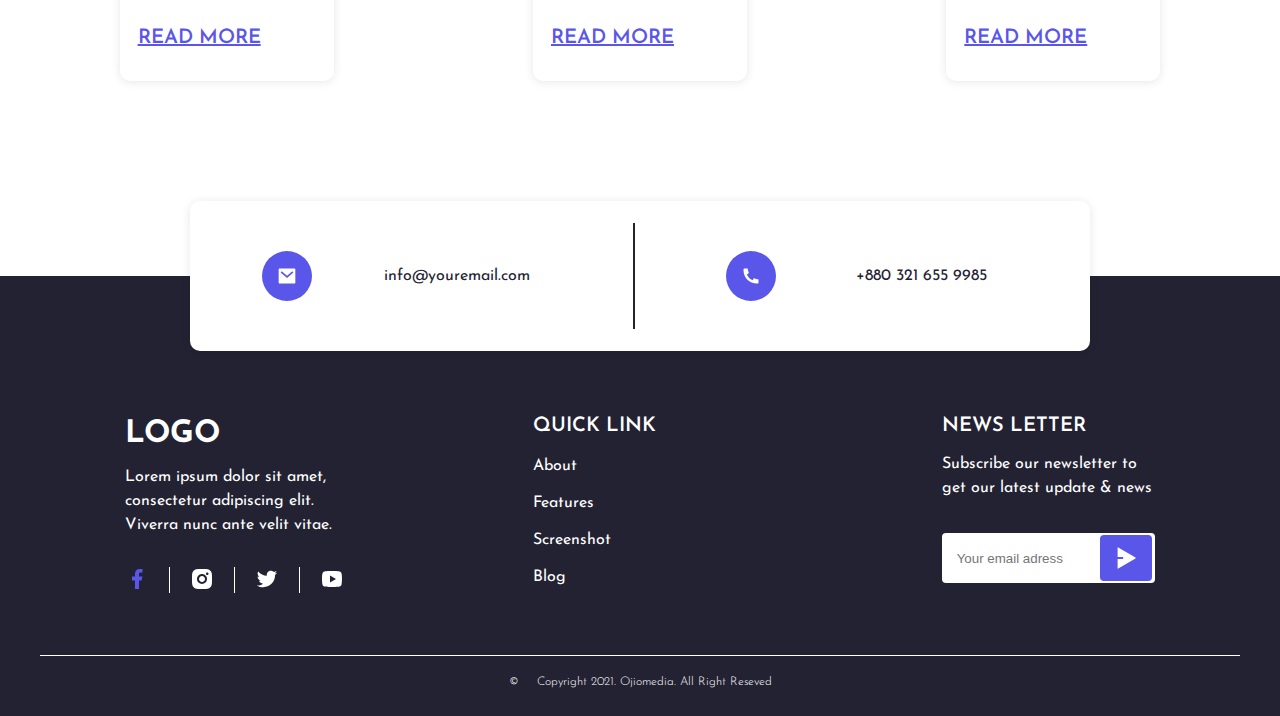
==== commit 6282a4ff: "add adaptive" ====
--- a/index.html
+++ b/index.html
@@ -5,40 +5,127 @@
     <meta charset="UTF-8">
     <meta name="viewport" content="width=device-width, initial-scale=1.0">
     <link rel="stylesheet" href="style.css">
-    <title>Design-web</title>
+    <title>Andronov Denis's work</title>
 </head>
 
 <body>
     <header class="main_header">
-    <div class="container">
+        <div class="navbar__container container">
+            <div class="navbar__upnav">
+                <div class="upnav__block--telandmail">
+                    <a href="mailto:info@youremail.com" class="upnav__mail">
+                        <img src="pictures/mail-fill.svg" alt="" class="upnav__mail--img">
+                        <p class="upnav__mail--text p_16-24">info@youremail.com</p>
+                    </a>
+                    <a href="tel:8803216559985" class="upnav__phone">
+                        <img src="pictures/phone-fill.svg" alt="" class="upnav__phone--img">
+                        <p class="upnav__phone--text p_16-24">(480) 555-0103</p>
+                    </a>
+                </div>
+                <ul class="upnav__social-list">
+                    <li class="upnav__social-list--item">
+                        <a href="#">
+                            <img src="pictures/facebook-fill-white.svg" alt="facebook icon"
+                                class="upnav__item--facebook">
+                        </a>
+                    </li>
+                    <li class="upnav__social-list--item">
+                        <a href="">
+                            <img src="pictures/instagram-fill.svg" alt="instagram icon" class="upnav__item--instagram">
+                        </a>
+                    </li>
+                    <li class="upnav__social-list--item">
+                        <a href="">
+                            <img src="pictures/twitter-fill.svg" alt="twitter icon">
+                        </a>
+                    </li>
+                    <li class="upnav__social-list--item">
+                        <a href="">
+                            <img src="pictures/youtube-fill.svg" alt="youtube icon">
+                        </a>
+                    </li>
+                </ul>
+            </div>
             <nav class="header_navbar">
-                <a href="#" class="navbar_menu"><img src="pictures/menu-line.svg" alt="navbar"></a>
-                <a href="#" class="navbar_logo"><img src="pictures/logo.png" alt="LOGO"></a>
-                <a href="#" class="button_p">DOWNLOAD</a>
+                <a href="#" class="navbar_menu">
+                    <img src="pictures/menu-line.svg" alt="navbar">
+                </a>
+                <ul class="header__navbar--left-elements">
+                    <li class="navbar__left-elements--item">
+                        <a href="" class="left-elements__item--home">
+                            home
+                        </a>
+                    </li>
+                    <li class="navbar__left-elements--item">
+                        <a href="" class="left-elements__item--about">
+                            about
+                        </a>
+                    </li>
+                    <li class="navbar__left-elements--item">
+                        <a href="" class="left-elements__item--features">  
+                            features
+                        </a>
+                    </li>
+                </ul>
+                <a href="#" class="navbar_logo">
+                    <img src="pictures/logo.png" alt="LOGO" class="navbar__menu--logo-picture-1">
+                    <img src="pictures/Logo2.png" alt="LOGO" class="navbar__menu--logo-picture-2">
+                </a>
+                <ul class="header__navbar--right-elements">
+                    <li class="navbar__right-elements--item">
+                        <a href="" class="right-elements__item--screenshot">
+                            screenshot
+                        </a>
+                    </li>
+                    <li class="navbar__right-elements--item">
+                        <a href="" class="right-elements__item--blog">
+                            blog
+                        </a>
+                    </li>
+                </ul>
+                <a href="#" class="button_p">
+                    DOWNLOAD
+                </a>
             </nav>
-    </div>
+        </div>
     </header>
     <main>
         <section class="app_introduce_section">
             <div class="app_introduce_section__container container">
                 <div class="container__block-border block-border">
                     <div class="block-border__introduce introduce">
-                        <h1 class="introduce__hero-text purple-paragraph h_25-37">A GREAT APP MAKES YOUR LIFE BETTER</h1>
+                        <h1 class="introduce__hero-text purple-paragraph h_25-37">
+                            A GREAT APP MAKES YOUR LIFE BETTER
+                        </h1>
                         <p class="introduce__description--main_text gray-paragraph p_16-24">
                             Amet minim mollit non deserunt
                             ullamco est sit aliqua dolor do amet
                             sint. Velit officia consequat duis
                             enim velit mollit.
                         </p>
+                        <p class="introduce__description--main_text-pc gray-paragraph p_16-24">
+                            Amet minim mollit non deserunt ullamco est sit aliqua dolor do amet sint. Velit officia consequat duis enim velit mollit. Exercitation veniam consequat sunt nostrud amet.
+                        </p>
                         <p class="introduce__description--download black-paragraph h_20-30">DOWNLOAD APP NOW</p>
                         <div class="introduce__links links">
-                            <a class="links__link--google-play link--google-play" href="#"><img src="pictures/toppng 1.jpg" alt="google play icon"></a>
-                            <a class="links__link--appstore link--appstore" href="#"><img src="pictures/PngItem_1144050 2.jpg" alt="app store icon"></a>
+                            <a class="links__link--google-play" href="#">
+                                <img src="pictures/toppng 1.jpg" alt="google play icon">
+                            </a>
+                            <a class="links__link--google-play-2" href="#">
+                                <img src="pictures/google-paly-2.png" alt="google play icon">
+                            </a>
+                            <a class="links__link--appstore" href="#">
+                                <img src="pictures/PngItem_1144050 2.jpg" alt="app store icon">
+                            </a>
+                            <a class="links__link--appstore-2" href="#">
+                                <img src="pictures/appstore-2.png" alt="app store icon">
+                            </a>
                         </div>
                     </div>
                     <div class="block-border__purple-border"></div>
                 </div>
                 <img class="app_introduce_section__main-img" src="pictures/mobile-app.png" alt="">
+                <img class="app_introduce_section__main-img-pc" src="pictures/Free Ui View Mobile App Mockup 1-pc.png" alt="">
             </div>
         </section>
 
@@ -50,8 +137,16 @@
                     consectetur adipiscing elit. Viverra
                     nunc ante velit vitae.
                 </p>
+                <p class="about_our_app__text--description-2 gray-paragraph p_16-24">
+                    Lorem ipsum dolor sit amet, consectetur adipiscing elit. Viverra nunc ante velit vitae. Est tellus
+                    vitae, nullam lobortis enim. Faucibus amet etiam tincidunt rhoncus.
+                </p>
+                <p class="about_our_app__text--description-pc gray-paragraph p_16-24">
+                    Lorem ipsum dolor sit amet, consectetur adipiscing elit. Viverra nunc ante velit vitae. Est tellus vitae, nullam lobortis enim. Faucibus amet etiam tincidunt rhoncus, ullamcorper velit. Ullamcorper risus tempor, ac nunc libero urna, feugiat.
+                </p>
                 <div class="about_our_app-section__flex-wrapper">
                     <img class="about_our_app__img--main" src="pictures/about-our-app.png" alt="">
+                    <img class="about_our_app__img--main-pc" src="pictures/android-smartphone-free-mockup 1.png" alt="">
                     <ul class="about_our_app__list--advantages list">
                         <li class="list__item--creative-design item">
                             <div class="item__tick-description--creative_design tick-description">
@@ -62,6 +157,9 @@
                                 Lorem ipsum dolor sit amet, conse
                                 ctetur adipiscing elit.
                             </p>
+                            <p class="item__short-description-pc short-description gray-paragraph p_16-24">
+                                Lorem ipsum dolor sit amet, consectetur adipiscing elit. Viverra nunc ante velit vitae. Est tellus vitae, nullam lobortis enim. Faucibus amet etiam tincidunt rhoncus, ullamcorper velit.
+                            </p>
                         </li>
                         <li class="list__item--easy_to_use item">
                             <div class="item__tick-description--easy_to_use tick-description">
@@ -72,6 +170,9 @@
                                 Lorem ipsum dolor sit amet, conse
                                 ctetur adipiscing elit.
                             </p>
+                            <p class="item__short-description-pc short-description gray-paragraph p_16-24">
+                                Lorem ipsum dolor sit amet, consectetur adipiscing elit. Viverra nunc ante velit vitae. Est tellus vitae, nullam lobortis enim. Faucibus amet etiam tincidunt rhoncus, ullamcorper velit.
+                            </p>
                         </li>
                         <li class="list__item--best_user_experience item">
                             <div class="item__tick-description--best_user_experience tick-description">
@@ -82,6 +183,9 @@
                                 Lorem ipsum dolor sit amet, conse
                                 ctetur adipiscing elit.
                             </p>
+                            <p class="item__short-description-pc short-description gray-paragraph p_16-24">
+                                Lorem ipsum dolor sit amet, consectetur adipiscing elit. Viverra nunc ante velit vitae. Est tellus vitae, nullam lobortis enim. Faucibus amet etiam tincidunt rhoncus, ullamcorper velit.
+                            </p>
                         </li>
                     </ul>
                 </div>
@@ -91,10 +195,20 @@
         <section class="app-features_section">
             <div class="app-features_section__container container">
                 <h2 class="app-features_section__hero-text white-paragraph h_25-37">APP FEATURES</h2>
-                <p class="app-features_section__description--main app-features_section__description white-paragraph p_16-24">
+                <p
+                    class="app-features_section__description--main app-features_section__description white-paragraph p_16-24">
                     Lorem ipsum dolor sit amet,
                     consectetur adipiscing elit. Viverra
                     nunc ante velit vitae.
+                </p>
+                <p
+                    class="app-features_section__description--main app-features_section__description-tablet white-paragraph p_16-24">
+                    Lorem ipsum dolor sit amet, consectetur adipiscing elit. Viverra nunc ante velit vitae. Est tellus
+                    vitae, nullam lobortis enim. Faucibus amet etiam tincidunt rhoncus.
+                </p>
+                <p
+                    class="app-features_section__description--main app-features_section__description-pc white-paragraph p_16-24">
+                    Lorem ipsum dolor sit amet, consectetur adipiscing elit. Viverra nunc ante velit vitae. Est tellus vitae, nullam lobortis enim. Faucibus amet etiam tincidunt rhoncus, ullamcorper velit. Ullamcorper risus tempor, ac nunc libero urna, feugiat.
                 </p>
                 <div class="list__item--full_free_chat list__item">
                     <img class="item_img--comment" src="pictures/comment.svg" alt="comment icon">
@@ -108,15 +222,17 @@
                     <div class="app-features_section__unlimited-ui-container">
                         <div class="list__item--unlimited_features list__item">
                             <img class="item_img--surface" src="pictures/surface1.svg" alt="surface icon">
-                            <h3 class="item__hero-par--unlimited_features hero-par white-paragraph h_20-30">UNLIMITER FEATURES</h3>
+                            <h3 class="item__hero-par--unlimited_features hero-par white-paragraph h_20-30">UNLIMITER
+                                FEATURES</h3>
                             <p class="item__features_description--unlimited_features white-paragraph p_16-24">
                                 Lorem ipsum dolor sit amet, conse
                                 ctetur adipiscing elit.
                             </p>
                         </div>
                         <div class="list__item--awesome_ui_design list__item">
-                            <img class="item_img--up-pen" src="pictures/Group_pen.svg" alt="up-pen icon">
-                            <h3 class="item__hero-par--awesome_ui_design hero-par white-paragraph h_20-30">AWSOME UI DESIGN</h3>
+                            <img class="item_img--up-pen" src="pictures/vector.svg" alt="up-pen icon">
+                            <h3 class="item__hero-par--awesome_ui_design hero-par white-paragraph h_20-30">AWESOME UI
+                                DESIGN</h3>
                             <p class="item__features_description--awesome_ui_design white-paragraph p_16-24">
                                 Lorem ipsum dolor sit amet, conse
                                 ctetur adipiscing elit.
@@ -125,11 +241,15 @@
                     </div>
                     <div class="list__item--main-img list__item">
                         <img src="pictures/app-features.png" alt="">
+                    </div>
+                    <div class="item__main-img--pc">
+                        <img class="item__main-img--pc" src="pictures/App-pc.png" alt="">
                     </div>
                     <div class="app-features_section__ios-android-retina--container">
                         <div class="list__item--ios_android_version list__item">
                             <img class="item_img--phone" src="pictures/phone_icon.svg" alt="mobile icon">
-                            <h3 class="item__hero-par--ios_android hero-par white-paragraph h_20-30">IOS & ANDROID VERSION</h3>
+                            <h3 class="item__hero-par--ios_android hero-par white-paragraph h_20-30">IOS & ANDROID
+                                VERSION</h3>
                             <p class="item__features_description--ios_android white-paragraph p_16-24">
                                 Lorem ipsum dolor sit amet, conse
                                 ctetur adipiscing elit.
@@ -137,7 +257,8 @@
                         </div>
                         <div class="list__item--retina_ready_graphics list__item">
                             <img class="item_img--eye" src="pictures/eye-scanner 1.svg" alt="eye icon">
-                            <h3 class="item__hero-par--retina_ready_graphics hero-par white-paragraph h_20-30">RETINA READY GRAPHICS</h3>
+                            <h3 class="item__hero-par--retina_ready_graphics hero-par white-paragraph h_20-30">RETINA
+                                READY GRAPHICS</h3>
                             <p class="item__features_description--retina_ready_graphics white-paragraph p_16-24">
                                 Lorem ipsum dolor sit amet, conse
                                 ctetur adipiscing elit.
@@ -147,7 +268,8 @@
                 </div>
                 <div class="list__item--people_support list__item">
                     <img class="item_img--supporter" src="pictures/male-telemarketer.svg" alt="supporter icon">
-                    <h3 class="item__hero-par--support_people hero-par white-paragraph h_20-30">24/7 SUPPORT BY REAL PEOPLE</h3>
+                    <h3 class="item__hero-par--support_people hero-par white-paragraph h_20-30">24/7 SUPPORT BY REAL
+                        PEOPLE</h3>
                     <p class="item__features_description--support_people white-paragraph p_16-24">
                         Lorem ipsum dolor sit amet, conse
                         ctetur adipiscing elit.
@@ -164,9 +286,14 @@
                         Lorem ipsum dolor sit amet, consectetur adipiscing elit. Viverra nunc ante velit vitae. Est
                         tellus vitae, nullam lobortis enim
                     </p>
+                    <p class="download_app_now__paragraph--description-pc gray-paragraph p_16-24">
+                        Lorem ipsum dolor sit amet, consectetur adipiscing elit. Viverra nunc ante velit vitae. Est tellus vitae, nullam lobortis enim. Faucibus amet etiam tincidunt rhoncus, ullamcorper velit. Ullamcorper risus tempor, ac nunc libero urna, feugiat.
+                    </p>
                     <div class="download_app_now__links">
-                        <a href="#"><img src="pictures/toppng 1.jpg" alt="google play button"></a>
-                        <a href="#"><img src="pictures/PngItem_1144050 2.jpg" alt="app store button"></a>
+                        <a class="download_app_now__links--google-play" href="#"><img class="download_app_now__links--google-play" src="pictures/toppng 1.jpg" alt="google play button"></a>
+                        <a class="download_app_now__links--google-play-2" href="#"><img class="download_app_now__links--google-play-2" src="pictures/google-paly-2.png" alt="google play button"></a>
+                        <a class="download_app_now__links--appstore" href="#"><img class="download_app_now__links--appstore" src="pictures/PngItem_1144050 2.jpg" alt="app store button"></a>
+                        <a href="#" class="download_app_now__links--appstore-2"><img class="download_app_now__links--appstore-2" src="pictures/appstore-2.png" alt="app store button"></a>
                     </div>
                     <ul class="download_app_now__list">
                         <li class="list__item--download item">
@@ -187,35 +314,57 @@
                     </ul>
                 </div>
                 <img class="download_app_now__img" src="pictures/Gravity-Scene-iPhone-12-Mockup 1.png" alt="">
+                <img class="download_app_now__img-pc" src="pictures/Gravity-Scene-iPhone-12-Mockup pc.png" alt="">
             </div>
         </section>
 
         <section class="how_to_use_app_section">
             <div class="how_to_use_app_section__container container">
-                <h2 class="how_to_use_app__paragraph--hero-text white-paragraph h_25-37">HOW TO USE THE APP PERFECTLY</h2>
+                <h2 class="how_to_use_app__paragraph--hero-text white-paragraph h_25-37">HOW TO USE THE APP PERFECTLY
+                </h2>
                 <p class="how_to_use_app__paragraph--description white-paragraph p_16-24">
                     Lorem ipsum dolor sit amet,
                     consectetur adipiscing elit. Viverra
                     nunc ante velit vitae.
                 </p>
-                <video controls preload="none" poster="pictures/videoimage.jpg" src="video/video.mp4" type="video/mp4" alt=""></video>
+                <p class="how_to_use_app__paragraph--description-tablet white-paragraph p_16-24">
+                    Lorem ipsum dolor sit amet, consectetur adipiscing elit. Viverra nunc ante velit vitae. Est tellus vitae, nullam lobortis enim. Faucibus amet etiam tincidunt rhoncus.
+                </p>
+                <p class="how_to_use_app__paragraph--description-pc white-paragraph p_16-24">
+                    Lorem ipsum dolor sit amet, consectetur adipiscing elit. Viverra nunc ante velit vitae. Est tellus vitae, nullam lobortis enim. Faucibus amet etiam tincidunt rhoncus, ullamcorper velit. Ullamcorper risus tempor, ac nunc libero urna, feugiat.
+                </p>
+                <video controls preload="none" poster="pictures/videoimage.jpg" src="video/video.mp4" type="video/mp4"
+                    alt=""></video>
             </div>
         </section>
 
         <section class="our_happy_customers_section bg_our-hap-cust">
             <div class="our_happy_customers_section__container container">
                 <h2 class="our_happy_customers__paragraph--hero-text white-paragraph h_25-37">OUR HAPPY CUSTOMERS</h2>
-                <p class="our_happy_customers__paragraph--description-text white-paragraph p_16-24">Lorem ipsum dolor sit amet, consectetur adipiscing elit. Viverra nunc ante velit vitae.</p>
+                <p class="our_happy_customers__paragraph--description-text white-paragraph p_16-24">
+                    Lorem ipsum dolor
+                    sit amet, consectetur adipiscing elit. Viverra nunc ante velit vitae.
+                </p>
+                <p class="our_happy_customers__paragraph--description-text-tablet white-paragraph p_16-24">
+                    Lorem ipsum dolor sit amet, consectetur adipiscing elit. Viverra nunc ante velit vitae. Est tellus vitae, nullam lobortis enim. Faucibus amet etiam tincidunt rhoncus.
+                </p>
+                <p class="our_happy_customers__paragraph--description-text-pc white-paragraph p_16-24">
+                    Lorem ipsum dolor sit amet, consectetur adipiscing elit. Viverra nunc ante velit vitae. Est tellus vitae, nullam lobortis enim. Faucibus amet etiam tincidunt rhoncus, ullamcorper velit. Ullamcorper risus tempor, ac nunc libero urna, feugiat.
+                </p>
                 <div class="our_happy_customers__sliders">
                     <div class="slider fifth main">
-                        <img src="pictures/Profile-Image.png" alt="profile image">
+                        <img class="our_happy_customers__slider--img" src="pictures/Profile-Image.png" alt="profile image">
+                        <img class="our_happy_customers__slider--img-pc" src="pictures/Profile Image-pc.png" alt="profile image">
                         <h3 class="black-paragraph h_25-37">ANN LUBIN</h3>
                         <span class="p_16-24">CO-FOUNDER</span>
-                        <p class="gray-paragraph p_16-24">
+                        <p class="our_happy_customers__slider--text gray-paragraph p_16-24">
                             Lorem ipsum dolor sit amet,
                             consectetur adipiscing elit. Viverra
                             nunc ante velit vitae. Est tellus
                             vitae, nullam lobortis enim.
+                        </p>
+                        <p class="our_happy_customers__slider--text-pc gray-paragraph p_16-24">
+                            Lorem ipsum dolor sit amet, consectetur adipiscing elit. Viverra nunc ante velit vitae. Est tellus vitae, nullam lobortis enim. Faucibus amet etiam tincidunt rhoncus, ullamcorper velit. Ullamcorper risus tempor, ac nunc libero urna, feugiat.
                         </p>
                     </div>
                     <div class="slider first">
@@ -227,6 +376,7 @@
                             consectetur adipiscing elit. Viverra
                             nunc ante velit vitae. Est tellus
                             vitae, nullam lobortis enim.
+                        </p>
                     </div>
                     <div class="slider second">
                         <img src="pictures/Profile-Image.png" alt="profile image">
@@ -237,6 +387,7 @@
                             consectetur adipiscing elit. Viverra
                             nunc ante velit vitae. Est tellus
                             vitae, nullam lobortis enim.
+                        </p>
                     </div>
                     <div class="slider third">
                         <img src="pictures/Profile-Image.png" alt="profile image">
@@ -247,6 +398,7 @@
                             consectetur adipiscing elit. Viverra
                             nunc ante velit vitae. Est tellus
                             vitae, nullam lobortis enim.
+                        </p>
                     </div>
                     <div class="slider fourth">
                         <img src="pictures/Profile-Image.png" alt="profile image">
@@ -257,6 +409,7 @@
                             consectetur adipiscing elit. Viverra
                             nunc ante velit vitae. Est tellus
                             vitae, nullam lobortis enim.
+                        </p>
                     </div>
                 </div>
                 <div class="our_happy_customers__slider_buttons">
@@ -271,10 +424,17 @@
 
         <section class="our_recent_blog_section">
             <div class="our_recent_blog_section__container container">
-                <h2 class="black-paragraph h_25-37">OUR RECENT BLOG</h2>
+                <h2 class="our_recent_blog_section__main-text black-paragraph h_25-37">OUR RECENT BLOG</h2>
                 <p class="our_recent_blog__paragraph--description-text gray-paragraph p_16-24">
                     Lorem ipsum dolor sit amet, consectetur adipiscing elit. Viverra nunc ante velit vitae. Est
                     tellus vitae.
+                </p>
+                <p class="our_recent_blog__paragraph--description-text-tablet gray-paragraph p_16-24">
+                    Lorem ipsum dolor sit amet, consectetur adipiscing elit. Viverra nunc ante velit vitae. Est tellus vitae, nullam lobortis enim. Faucibus amet etiam tincidunt rhoncus.
+                </p>
+                <p class="our_recent_blog__paragraph--description-text-pc gray-paragraph p_16-24">
+                    Lorem ipsum dolor sit amet, consectetur adipiscing elit. Viverra nunc ante velit vitae. Est tellus vitae, nullam lobortis enim. Faucibus amet etiam tincidunt rhoncus, ullamcorper velit. Ullamcorper risus tempor, ac nunc libero urna, feugiat.
+                </p>
                 <ul class="our_recent_blog__list">
                     <li class="list__item--the_snap_pixel item">
                         <img src="pictures/Image.jpg" alt="">
@@ -284,7 +444,10 @@
                             Est tellus
                             vitae, nullam lobortis enim.
                         </p>
-                        <a href="#"  class="purple-paragraph p_20_underline p_20_underline">READ MORE<a>
+                        <a href="#" class="purple-paragraph p_20_underline p_20_underline">
+                            READ MORE
+
+                        </a>
                     </li>
                     <li class="list__item--global_partner item">
                         <img src="pictures/Image (1).jpg" alt="">
@@ -294,17 +457,28 @@
                             Est tellus
                             vitae, nullam lobortis enim.
                         </p>
-                        <a href="#"  class="purple-paragraph p_20_underline">READ MORE<a>
+                        <a href="#" class="purple-paragraph p_20_underline">
+                            READ MORE
+                        </a>
                     </li>
                     <li class="list__item--2021 item">
-                        <img src="pictures/Image (2).jpg" alt="">
-                        <h3 class="black-paragraph h_20-30">2021: AN OPPORTUNITY FORSNAPCHATTERS TO START FRESH</h3>
+                        <img src="pictures/Image (1).jpg" alt="">
+                        <h3 class="item__2021--main-text black-paragraph h_20-30">
+                            2021: AN OPPORTUNITY FORSNAPCHATTERS TO START FRESH
+                        </h3>
+                        <h3 class="item__2021--main-text-2 black-paragraph h_20-30">
+                            2021: An oppor-
+                            tunity forSna
+                            pchatters to start fresh
+                        </h3>
                         <p class="gray-paragraph p_16-24">
                             Lorem ipsum dolor sit amet, consectetur adipiscing elit. Viverra nunc ante velit vitae.
                             Est tellus
                             vitae, nullam lobortis enim.
                         </p>
-                        <a href="#" class="purple-paragraph p_20_underline">READ MORE<a>
+                        <a href="#" class="purple-paragraph p_20_underline">
+                            READ MORE
+                        </a>
                     </li>
                 </ul>
             </div>
@@ -313,17 +487,20 @@
         <section class="information_section">
             <div class="information_section__container container">
                 <div class="information_section__mail_and_number">
-                    <div class="mail_and_number__mail mail_and_number">
-                        <a href="mailto:info@youremail.com"><img src="pictures/Ellipse 34.svg" alt="icon mail">
-                            <p class="black-paragraph h_20-30">info@youremail.com</p>
-                        </a>
-                    </div>
+                    <a class="mail_and_number" href="mailto:info@youremail.com">
+                        <img src="pictures/Ellipse 34.svg" alt="icon mail">
+                        <p class="mail_and_number__mail black-paragraph h_20-30">
+                            info@youremail.com
+                        </p>
+                    </a>
                     <div class="information_section__border"></div>
-                    <div class="mail_and_number__number mail_and_number">
-                        <a href="tel:+8803216559985"><img src="pictures/Call.svg" alt="icon phone"> <p class="black-paragraph h_20-30">+880 321
-                                655 9985</p>
-                        </a>
-                    </div>
+                    <a class="mail_and_number" href="tel:+8803216559985">
+                        <img src="pictures/Call.svg" alt="icon phone">
+                        <p class="black-paragraph h_20-30">
+                            +880 321
+                            655 9985
+                        </p>
+                    </a>
                 </div>
             </div>
         </section>
@@ -340,6 +517,12 @@
                         tellus vitae,
                         nullam lobortis enim.
                     </p>
+                    <p class="footer-description__paragraph--description-text-pc white-paragraph p_16-24">
+                        Lorem ipsum dolor sit amet, consectetur adipiscing elit. Viverra nunc ante velit vitae. Est tellus vitae, nullam lobortis enim.
+                    </p>
+                    <p class="footer-description__paragraph--description-text-tablet white-paragraph p_16-24">
+                        Lorem ipsum dolor sit amet, consectetur adipiscing elit. Viverra nunc ante velit vitae.
+                    </p>
                     <ul class="footer-description__social-list">
                         <li class="social-list__item--facebook item">
                             <a href=""><img src="pictures/facebook-fill.svg" alt="facebook icon"></a>
@@ -362,8 +545,10 @@
                             <a href="#" class="white-paragraph p_16-24">About</a>
                         </li>
                         <li class="links-list__item--features item">
-                            <a href="#" class="white-paragraph p_16-24">Features</a></li>
-                        <li class="links-list__item--screenshot item"><a href="#" class="white-paragraph p_16-24">Screenshot</a>
+                            <a href="#" class="white-paragraph p_16-24">Features</a>
+                        </li>
+                        <li class="links-list__item--screenshot item"><a href="#"
+                                class="white-paragraph p_16-24">Screenshot</a>
                         </li>
                         <li class="links-list__item--blog item">
                             <a href="#" class="white-paragraph p_16-24">Blog</a>
@@ -372,15 +557,17 @@
                 </div>
                 <div class="main_footer__footer_news">
                     <h2 class="footer_news__paragraph--hero-text white-paragraph h_25-37">NEWS LETTER</h2>
-                    <p class="footer_news__paragraph--description-text white-paragraph p_16-24">Subscribe our newsletter to get our latest update & news</p>
+                    <p class="footer_news__paragraph--description-text white-paragraph p_16-24">Subscribe our newsletter
+                        to get our latest update & news</p>
                     <form class="footer_news__form" action="" method="get">
                         <span class="form__text">enter your email</span>
                         <input class="form__input--email" type="email" placeholder="Your email adress">
-                        
-                        <button class="form__input--email-button" type="submit"><img src="pictures/send-plane-2-fill.svg" alt=""></button>
+                        <button class="form__input--email-button" type="submit"><img
+                                src="pictures/send-plane-2-fill.svg" alt=""></button>
                     </form>
                 </div>
             </div>
+            <div class="main_footer__border-copyright"></div>
             <div class="main_footer__copyright">
                 <p class="copyright__icon--copy white-paragraph p_12">
                     &copy;
--- a/style.css
+++ b/style.css
@@ -8,7 +8,7 @@
 html,
 body {
     font-size: 62.5%;
-    
+
 }
 
 * {
@@ -20,7 +20,6 @@
     font-style: normal;
     margin: 0;
     padding: 0;
-    
 }
 
 /* josefin-sans-100 - latin */
@@ -182,27 +181,72 @@
     text-align: center;
 }
 
+@media (min-width: 768px) {
+    .button_p {
+        width: 158px;
+        height: 50px;
+        font-size: 2rem;
+        line-height: 3rem;
+        margin-top: 5px;
+        margin-bottom: 5px;
+        margin-right: 5px;
+    }
+}
+
 .main_header {
     padding-top: 40px;
     padding-bottom: 120px;
-    background-image: url(pictures/Background\ Image\ \(1\).png);
+    background-image: url(pictures/Rectangle\ 14.png);
     background-repeat: no-repeat;
-    background-size: 100% auto;
+    background-size: cover;
     background-position: center;
-}
-
-main {
+    margin-bottom: -1px;
+}
+
+@media (min-width: 768px) {
+    .main_header {
+        margin-bottom: -1px;
+        padding-bottom: 236px;
+    }
+}
+
+@media (min-width: 1440px) {
+    .main_header {
+        margin-bottom: -1px;
+        padding-bottom: 82px;
+        padding-top: 38px;    
+    }
 }
 
 .container {
     margin: 0 auto;
-    width: 343px;
+    max-width: 1440px;
+    padding: 0 20px;
+}
+
+@media (min-width:400px) {
+    .container {
+        padding: 0 40px;
+    }
+}
+
+@media (min-width: 768px) {
+    .container {
+        margin: 0 auto;
+    }
+
+}
+
+@media (min-width: 1440px) {
+    .container {
+        margin: 0 auto;
+    }
 }
 
 .header_navbar {
     margin: 0 auto;
-    width: 343px;
-    height: 40px;
+    min-height: 40px;
+    width: 100%;
     display: flex;
     justify-content: space-between;
     align-items: center;
@@ -210,7 +254,12 @@
     background-color: var(--White, #FFF);
     box-shadow: 0px 1px 10px 0px rgba(0, 0, 0, 0.10);
     position: relative;
-
+}
+
+@media (min-width: 768px) {
+    .header_navbar {
+        height: 60px;
+    }
 }
 
 .navbar_logo {
@@ -220,7 +269,32 @@
     background: var(--White, #FFF);
     box-shadow: 0px 1px 10px 0px rgba(0, 0, 0, 0.10);
     position: absolute;
-    left: 122px;
+    margin: 0 auto;
+    left: 0;
+    right: 0;
+
+}
+
+@media (min-width: 768px) {
+    .navbar_logo {
+        width: 200px;
+        padding: 31px 16px 31px 17px;
+    }
+}
+
+.navbar__menu--logo-picture-2 {
+    display: none;
+}
+
+@media (min-width: 768px) {
+
+    .navbar__menu--logo-picture-1 {
+        display: none;
+    }
+
+    .navbar__menu--logo-picture-2 {
+        display: block;
+    }
 }
 
 .navbar_menu {
@@ -229,14 +303,163 @@
     margin-left: 9px;
 }
 
-.introduce__hero-text{
+@media (min-width: 768px) {
+    .navbar_menu {
+        margin-left: 18px;
+    }
+}
+
+.header__navbar--left-elements {
+    display: none;
+}
+
+.header__navbar--right-elements {
+    display: none;
+}
+
+@media (min-width: 1440px) {
+    .navbar_menu {
+        display: none;
+    }   
+
+    .header__navbar--left-elements {
+        list-style-type: none;
+        display: flex;
+        font-weight: 600;
+        text-transform: uppercase;
+        font-size: 2rem;
+        line-height: 2.6rem;
+        align-items: center;
+        margin: 0;
+        padding: 0;
+        justify-content: space-around;
+        width: 485px;
+        margin-left: 52px;
+    }
+    
+    .header__navbar--right-elements {
+        list-style-type: none;
+        display: flex;
+        font-weight: 600;
+        text-transform: uppercase;
+        font-size: 2rem;
+        line-height: 2.6rem;
+        align-items: center;
+        margin: 0;
+        padding: 0;
+        width: 322px;
+        margin-left: auto;
+        justify-content: space-around;
+        margin-right: 60px;
+    }
+
+    .header__navbar--right-elements a{
+        text-decoration: none;
+        color: var(--Black);
+    }
+
+    .header__navbar--left-elements a{
+        text-decoration: none;
+        color: var(--Black);
+    }
+
+    .header_navbar {
+        margin: 0 auto;
+    }
+}
+
+.navbar__upnav {
+    display: none;
+    justify-content: space-between;
+}
+
+.upnav__mail {
+    display: flex;
+    text-decoration: none;
+    gap: 18px;
+}
+
+.upnav__phone {
+    display: flex;
+    text-decoration: none;
+    gap: 18px;
+    margin-left: 48px;
+}
+
+.upnav__mail--text {
+    color: var(--White);
+}
+
+.upnav__phone--text {
+    color: var(--White);
+    min-width: 109px;
+}
+
+.upnav__social-list {
+    display: flex;
+    list-style-type: none;
+    gap: 30px;
+    margin: 0;
+    padding: 0;
+    margin-left: 151px;
+}
+
+.upnav__social-list--item {
+    padding: 0;
+    margin: 0;
+}
+
+.upnav__social-list--item>a>img {
+    width: 18px;
+}
+
+.upnav__block--telandmail {
+    display: flex;
+}
+
+@media (min-width: 768px) {
+    .navbar__upnav {
+        display: flex;
+        margin: 0 auto;
+        margin-bottom: 20px;
+        align-items: center;
+    }
+}
+
+@media (min-width: 1440px) {
+    .navbar__upnav {
+        margin-bottom: 0px;
+    }
+}
+
+.introduce__hero-text {
     margin: 0;
     margin-bottom: 18px;
 }
 
+@media (min-width: 768px) {
+    .introduce__hero-text {
+        font-weight: 700;
+        font-size: 3.125rem;
+        line-height: 4.725rem;
+    }
+}
+
+@media (min-width: 1440px) {
+    .introduce__hero-text {
+        font-size: 4.883rem;
+        line-height: 6.348rem;
+        margin-bottom: 18px;
+    }
+}
+
 .introduce__description--main_text {
     margin: 0;
     margin-bottom: 30px;
+}
+
+.introduce__description--main_text-pc {
+    display: none;
 }
 
 .container__block-border {
@@ -245,6 +468,30 @@
     margin: 0 auto;
 }
 
+@media (min-width: 768px) {
+    .container__block-border {
+        margin: 0 auto;
+        margin-right: 90px;
+    }
+}
+
+@media (min-width: 1440px) {
+    .introduce__description--main_text-pc {
+        display: block;
+        width: 487px;
+        margin-bottom: 52px;
+    }    
+
+    .introduce__description--main_text {
+        display: none;
+    }
+
+    .container__block-border {
+        margin-top: 156px;
+        margin-right: 154px;
+    }
+}
+
 .introduce__description--download {
     margin: 0;
     margin-right: 62px;
@@ -260,7 +507,7 @@
     margin: 0;
 }
 
-.link--appstore img{
+.link--appstore img {
     display: block;
     margin: 0;
 }
@@ -283,7 +530,51 @@
     margin-bottom: 60px;
     z-index: 1;
 }
- /* .bg1 {
+
+@media (min-width: 768px) {
+    .block-border__introduce {
+        width: 356px;
+        margin-bottom: 30px;
+        padding: 14px 7px 15px 18px;
+    }
+}
+
+@media (min-width: 1440px) {
+    .block-border__introduce {
+        width: 570px;
+        margin-bottom: 52px;
+        padding: 40px 23px 41px 30px;
+    }
+}
+
+.links__link--appstore-2 img {
+    display: none;
+}
+
+.links__link--google-play-2 img {
+    display: none;
+}
+
+@media (min-width: 768px) {
+    .links__link--google-play img {
+        display: none;
+    }
+
+    .links__link--appstore img {
+        display: none;
+    }
+
+    .links__link--appstore-2 img {
+        display: block;
+    }
+
+    .links__link--google-play-2 img {
+        display: block;
+        margin-right: 14px;
+    }
+}
+
+/* .bg1 {
   background-image: url(pictures/Background\ Image\ \(1\).png);
   background-repeat: no-repeat;
   background-size: 100%;
@@ -302,11 +593,43 @@
     left: 20px;
 }
 
+@media (min-width: 768px) {
+    .block-border__purple-border {
+        width: 375px;
+        height: 400px;
+        border: 18px solid #7572FF;
+        top: -32px;
+        left: 15px;
+    }
+}
+
+@media (min-width: 1440px) {
+    .block-border__purple-border {
+        width: 570px;
+        height: 535px;
+        border: 18px solid #7572FF;
+        top: -50px;
+        left: 50px;
+    }
+}
+
 .app_introduce_section {
     background-image: url(pictures/Background\ Image\ \(1\).png);
     background-repeat: no-repeat;
     background-size: cover;
-    padding-bottom: 120px;    
+    padding-bottom: 120px;
+}
+
+@media (min-width: 768px) {
+    .app_introduce_section {
+        padding-bottom: 229px;
+    }
+}
+
+@media (min-width: 1440px) {
+    .app_introduce_section {
+        padding-bottom: 83px;
+    }
 }
 
 .app_introduce_section__main-img {
@@ -315,28 +638,99 @@
     margin: 0 auto;
 }
 
+@media (min-width: 768px) {
+    .app_introduce_section__main-img {
+        display: block;
+        margin: 0 auto;
+    }
+}
+
+.app_introduce_section__main-img-pc {
+    display: none;
+}
+
+@media (min-width: 1440px) {
+    .app_introduce_section__main-img-pc {
+        display: block;
+        height: 725px;
+        margin: 0 auto;
+    }
+
+    .app_introduce_section__main-img {
+        display: none;
+    }
+}
+
 .about_our_app-section {
-    margin-bottom: 92px; 
+    padding-bottom: 92px;
+    padding-top: 60px;
+}
+
+@media (min-width: 768px) {
+    .about_our_app-section {
+        padding-bottom: 162px;
+    }
+}
+
+@media (min-width: 768px) {
+    .about_our_app-section {
+        padding-top: 120px;
+    }
+}
+
+@media (min-width: 1440px) {
+    .about_our_app-section {
+        padding-bottom: 138px;
+    }
 }
 
 .about_our_app__hero-text {
-    width:fit-content;
-    margin: 0 auto;
-    margin-bottom: 18px;  
-    margin-top: 60px;    
-}
+    width: fit-content;
+    margin: 0 auto;
+    margin-bottom: 18px;
+}
+
 
 .about_our_app__text--description {
-    width: 300px;
+    max-width: 300px;
     margin: 0 auto;
     margin-bottom: 40px;
     text-align: center;
 }
 
+.about_our_app__text--description-2 {
+    display: none;
+}
+
+@media (min-width: 768px) {
+    .about_our_app__hero-text {
+        font-weight: 700;
+        font-size: 3.125rem;
+        line-height: 4.725rem;
+    }
+
+    .about_our_app__text--description {
+        display: none;
+    }
+
+    .about_our_app__text--description-2 {
+        display: block;
+        width: 450px;
+        text-align: center;
+        margin: 0 auto;
+        margin-bottom: 60px;
+    }
+}
+
+.about_our_app__text--description-pc {
+    display: none;
+}
+
+
 .about_our_app__img--main {
     display: block;
     margin: 0 auto;
-    margin-bottom: 75px; 
+    margin-bottom: 75px;
 }
 
 .about_our_app__list--advantages {
@@ -379,6 +773,53 @@
 .item .short-description {
     margin: 0;
     margin-left: 61px;
+}
+
+.about_our_app__img--main-pc {
+    display: none;
+}
+
+@media (min-width: 1440px) {
+    .about_our_app__img--main-pc {
+        display: block;
+    }
+    
+    .about_our_app__img--main {
+        display: none;
+    }
+
+    .about_our_app__text--description-pc {
+        display: block;
+        width: 601px;
+        margin: 0 auto;
+        margin-bottom: 60px;
+        text-align: center;
+    } 
+    
+    .about_our_app__text--description {
+        display: none;
+    }
+
+    .about_our_app__text--description-2 {
+        display: none;
+    }
+
+    .about_our_app__list--advantages .item {
+        margin: 0;
+        box-shadow: 0px 1px 10px 0px rgba(0, 0, 0, 0.10);
+        border-radius: 10px;
+        padding-top: 18px;
+        padding-bottom: 10px;
+        margin-bottom: 40px;
+    }
+    
+    .about_our_app__list--advantages .item:last-child {
+        margin-bottom: 0;
+    }
+
+    .item h3 {
+        margin-bottom: 12px;
+    }
 }
 
 .app-features_section {
@@ -387,15 +828,22 @@
     background-repeat: repeat-y;
     background-size: cover;
     padding-bottom: 60px;
-    margin-bottom: 103px;  
-    padding-top: 60px;       
-}
+    padding-top: 60px;
+}
+
+@media (min-width: 768px) {
+    .app-features_section {
+        padding-bottom: 120px;
+    }
+}
+
 
 .app-features_section__hero-text {
-    width:fit-content;
+    width: fit-content;
     margin: 0 auto;
     margin-bottom: 18px;
 }
+
 
 .app-features_section__description {
     width: 300px;
@@ -404,13 +852,63 @@
     margin-bottom: 32px;
 }
 
+.app-features_section__description-tablet {
+    display: none;
+}
+
+.app-features_section__description-pc {
+    display: none;
+}
+
+@media (min-width: 768px) {
+    .app-features_section {
+        padding-top: 120px;
+    }
+
+    .app-features_section__hero-text {
+        font-weight: 700;
+        font-size: 3.125rem;
+        line-height: 4.725rem;
+    }
+
+    .app-features_section__description {
+        display: none;
+    }
+
+    .app-features_section__description-tablet {
+        display: block;
+        width: 450px;
+        margin: 0 auto;
+        text-align: center;
+        margin-bottom: 60px;
+    }
+
+}
+
+@media (min-width: 1440px) {
+    .app-features_section__description-pc {
+        display: block;
+        text-align: center;
+        width: 601px;
+        margin: 0 auto;
+        margin-bottom: 60px;
+    }
+
+    .app-features_section__description {
+        display: none;
+    }
+
+    .app-features_section__description-tablet {
+        display: none;
+    }
+}
+
 .list__item img {
     display: block;
-    margin: 0 auto;
     margin-bottom: 30px;
 }
 
-.list__item{
+.list__item {
     margin: 0 auto;
 }
 
@@ -420,21 +918,37 @@
     margin: 0;
 }
 
-.app-features_section__container .list__item h3{
-    text-align: center;
-    margin: 0 auto;
-    margin-bottom: 18px;
-}
-
-.app-features_section__container .list__item p {
-    margin-bottom: 18px;
-    text-align: center;
-    margin: 0 auto;
+
+@media (min-width: 768px) {
+    .app-features_section__container .list__item h3 {
+        font-weight: 600;
+        font-size: 2rem;
+        line-height: 3rem;
+    }
+
+    .app-features_section__description-around--container {
+        flex-direction: row;
+    }
+}
+
+@media (min-width: 1440px) {
+    .list__item img {
+        margin-bottom: 22px;
+    }
+
+    .list__item p {
+        width: 297px;
+    }
+
+    .app-features_section__description-around--container {
+        gap: 0px;
+        margin-bottom: 60px;
+    }
 }
 
 .item__features_description--full_free_chat {
     width: 223px;
-    margin: 0 auto;   
+    margin: 0 auto;
 }
 
 .item__features_description--unlimited_features {
@@ -442,9 +956,8 @@
     margin: 0 auto;
 }
 
-.item__features_description--awesome_ui_design  {
+.item__features_description--awesome_ui_design {
     width: 223px;
-    margin: 0 auto;
 }
 
 .item__features_description--ios_android {
@@ -465,11 +978,11 @@
 }
 
 .item__hero-par--full_free_chat {
-    width: 171px;   
+    width: 171px;
 }
 
 .item__hero-par--unlimited_features {
-    width: 223px; 
+    width: 223px;
 }
 
 .item__hero-par--awesome_ui_design {
@@ -489,11 +1002,12 @@
 }
 
 .list__item--full_free_chat {
-    margin-bottom: 40px;    
+    margin-bottom: 40px;
 }
 
 .list__item--unlimited_features {
     margin-bottom: 40px;
+    width: 223px;
 }
 
 .list__item--awesome_ui_design {
@@ -508,18 +1022,206 @@
     margin-bottom: 59px;
 }
 
+.item__features_description--full_free_chat {
+    text-align: center;
+    margin-bottom: 60px;
+}
+
+.item__hero-par--awesome_ui_design {
+    text-align: center;
+    margin: 0 auto;
+}
+
+.item__hero-par--full_free_chat {
+    margin: 0 auto;
+    margin-bottom: 18px;
+}
+
+.item__features_description--unlimited_features {
+    text-align: center;
+}
+
+.item__hero-par--awesome_ui_design {
+    margin-bottom: 18px;
+}
+
+.item__hero-par--ios_android {
+    margin: 0 auto;
+    text-align: center;
+    margin-bottom: 18px;
+}
+
+.item__features_description--awesome_ui_design {
+    margin: 0 auto;
+    text-align: center;
+}
+
+.item__features_description--ios_android {
+    margin: 0 auto;
+    text-align: center;
+}
+
+.item__hero-par--retina_ready_graphics {
+    margin: 0 auto;
+    text-align: center;
+    margin-bottom: 18px;    
+}
+
+.item__features_description--retina_ready_graphics {
+    text-align: center;
+}
+
+.item__hero-par--support_people {
+    margin: 0 auto;
+    text-align: center;
+    margin-bottom: 18px;
+}
+
+.item_img--comment {
+    margin: 0 auto;
+}
+
+.item_img--surface {
+    margin: 0 auto;
+}
+
+.item_img--up-pen {
+    margin: 0 auto;
+}
+
+.item_img--phone {
+    margin: 0 auto;
+}
+
+.item_img--eye {
+    margin: 0 auto;
+}
+
+.item_img--supporter {
+    margin: 0 auto;
+}
+
 .list__item--main-img {
-    width:fit-content;
-    margin: 0 auto;
+    width: fit-content;
+    margin: 0 auto;
+    margin-bottom: 120px;
+}
+
+@media (min-width: 768px) {
+    .list__item--unlimited_features {
+        margin-bottom: 86px;
+    }
+
+    .list__item--unlimited_features p {
+        text-align: right;
+    }
+
+    .item__features_description--awesome_ui_design {
+        text-align: right;
+    }
+
+    .item__hero-par--awesome_ui_design {
+        text-align: right;
+    }
+
+    .item__hero-par--ios_android {
+        text-align: left;
+    }
+
+    .item__features_description--ios_android {
+        text-align: left;
+    }
+
+    .item__hero-par--retina_ready_graphics {
+        text-align: left;
+    }
+
+    .item__features_description--retina_ready_graphics {
+        text-align: left;
+    } 
+    
+    .item_img--surface {
+        margin: 0;
+        margin-left: auto;        
+    }
+
+    .item_img--up-pen {
+        margin: 0;
+        margin-left: auto; 
+    }
+
+    .item_img--phone {
+        margin: 0;
+        margin-right: auto; 
+    }
+
+    .item_img--eye {
+        margin: 0;
+        margin-right: auto; 
+    }
+
+    .list__item--main-img {
+        width: fit-content;
+        margin: 0 auto;
+        margin-bottom: 60px;
+    }
+}
+
+.item__main-img--pc {
+    display: none;
+}
+
+@media (min-width: 1440px) {
+    .list__item--main-img {
+        display: none;
+    }
+
+    .item__main-img--pc {
+        display: block;
+        margin: 0 auto;
+        box-shadow: 40px 40px 100px 0 #18303F80;
+    }
+
+    .list__item--unlimited_features {
+        margin-bottom: 347px;
+    }
+    
+    .list__item--ios_android_version {
+        margin-bottom: 347px;
+    }
+
+    .item__hero-par--unlimited_features {
+        width: 297px;
+        text-align: right;
+    }
+
+    .hero-par {
+        margin-bottom: 18px;
+        width: 297px;
+    }
+
+    .item_img--comment {
+        margin-left: auto;
+    }
+
+    .item__hero-par--full_free_chat {
+        text-align: center;
+    }
+
+    .list__item--unlimited_features {
+        width: 297px;
+    }
 }
 
 .download_app_now_section {
-    margin-bottom: 76.85px;
-}
+    padding-top: 103px;
+    padding-bottom: 77px;
+}
+
 
 .download_app_now__links a img {
-    width: 150px;  
-    margin: 0 auto;  
+    width: 150px;
+    margin: 0 auto;
 }
 
 .download_app_now__paragraph--hero-text {
@@ -528,13 +1230,64 @@
     margin-bottom: 18px;
 }
 
+.download_app_now__links--appstore-2 {
+    display: none;
+}
+
+.download_app_now__links--google-play-2 {
+    display: none;
+}
+
+.download_app_now__img {
+    width: 334px;
+    margin: 0 auto;
+}
+
+.download_app_now {
+    margin: 0 auto;
+}
+
+@media (min-width: 768px) {
+    .download_app_now_section {
+        padding-top: 159px;
+        padding-bottom: 120px;
+    }
+
+    .download_app_now__paragraph--hero-text {
+        font-weight: 700;
+        font-size: 3.125rem;
+        line-height: 4.725rem;
+    }
+
+    .download_app_now__img {
+        margin-top: 86px;
+        margin-left: 28px;
+    }
+
+    .download_app_now__links--appstore {
+        display: none;
+    }
+
+    .download_app_now__links--appstore-2 {
+        display: block;
+    }
+
+    .download_app_now__links--google-play-2 {
+        display: block;
+    }
+
+    .download_app_now__links--google-play {
+        display: none;
+    }
+}
+
 .download_app_now__paragraph--description {
     margin: 0;
     width: 329px;
     margin-bottom: 40px;
 }
 
-.download_app_now__links{
+.download_app_now__links {
     width: 325px;
     display: flex;
     gap: 25px;
@@ -567,7 +1320,7 @@
     margin-bottom: 8px;
 }
 
-.download_app_now__list .item h3{
+.download_app_now__list .item h3 {
     margin: 0;
     margin-bottom: 12px;
     color: var(--White);
@@ -577,16 +1330,90 @@
     display: block;
     margin: 0;
     color: var(--White);
+}
+
+.download_app_now__paragraph--description-pc {
+    display: none;
+}
+
+.download_app_now__img-pc {
+    display: none;
+}
+
+@media (min-width: 1440px) {
+    .download_app_now__paragraph--hero-text {
+        width: 364px;
+        margin-bottom: 0px; 
+        margin-top: 17px;  
+    }
+    
+    .download_app_now__paragraph--description-pc {
+        display: block;
+        width: 570px;
+        margin-bottom: 40px;
+    }
+
+    .download_app_now__paragraph--description {
+        display: none;
+    }
+
+    .download_app_now__links {
+        margin-bottom: 59px;
+    }
+
+    .download_app_now__list {
+        gap: 30px;
+    }
+
+    .download_app_now__list .item span {
+        margin-bottom: 18px;
+    }
+
+    .download_app_now__list .item {
+        width: 170px;
+        padding-top: 30px;
+        padding-bottom: 20px;
+        border-radius: 10px;
+    }
+
+    .download_app_now__list .item h3 {
+        width: 149px;
+        text-align: center;
+        margin: 0;
+    }
+
+    .download_app_now__list .item h3, .download_app_now__list .item span {
+        font-weight: 600;
+        font-size: 2rem;
+        line-height: 3rem;  
+        text-transform: uppercase;  
+    }
+
+    .download_app_now__list .item img {
+        margin-top: 0;
+        width: 35px;
+        margin-bottom: 18px;
+    }
+
+    .download_app_now__img-pc {
+        display: block;
+        height: 480px;
+    }
+
+    .download_app_now__img {
+        display: none;
+    }
 }
 
 .how_to_use_app_section {
     margin-bottom: 134px;
     background: var(--Royal-blue);
     padding-bottom: 115px;
+    padding-top: 60px;
 }
 
 .how_to_use_app__paragraph--description {
-    margin: 0;
+    margin: 0 auto;
     width: 300px;
     text-align: center;
 }
@@ -595,36 +1422,131 @@
     width: fit-content;
     margin: 0 auto;
     text-align: center;
-    padding-top: 60px;
     margin-bottom: 40px;
 }
 
-.how_to_use_app_section__container{
+.how_to_use_app_section__container {
     position: relative;
 }
 
 video {
     width: 343px;
-    display:block;  
+    display: block;
     margin: 0 auto;
     border-radius: 10px;
-    height: 150px; 
+    height: 150px;
+    left: 0;
+    right: 0;
     position: absolute;
     bottom: -185px;
     object-fit: cover;
 }
 
+.how_to_use_app__paragraph--description-tablet {
+    display: none;
+}
+
+@media (min-width: 768px) {
+    .how_to_use_app__paragraph--hero-text {
+        width: 357px;
+        font-weight: 700;
+        font-size: 3.125rem;
+        line-height: 4.725rem;    
+    }  
+    
+    .how_to_use_app_section {
+        padding-top: 49px;
+        margin-bottom: 280px;
+        padding-bottom: 170px;    
+    }
+
+    .how_to_use_app__paragraph--description-tablet {
+        display: block;
+        width: 450px;
+        text-align: center;
+        margin: 0 auto;
+    }
+
+    .how_to_use_app__paragraph--description {
+        display: none;
+    }
+
+    .how_to_use_app__paragraph--hero-text {
+        margin-bottom: 18px;
+    }
+
+    video {
+        margin: 0 auto;
+        width: 570px;
+        display: block;
+        border-radius: 10px;
+        height: 231px;
+        position: absolute;
+        bottom: -281px;
+        object-fit: cover;
+        left: 0;
+        right: 0;
+    }
+}
+
+.how_to_use_app__paragraph--description-pc {
+    display: none;
+}
+
+@media (min-width: 1440px) {
+    .how_to_use_app_section__container {
+        padding-top: 120px;
+    }
+
+    .how_to_use_app_section {
+        padding-top: 0;
+        margin-bottom: 360px;
+    }
+
+    .how_to_use_app__paragraph--hero-text {
+        margin-bottom: 23px;
+        width: 547px;
+        text-align: center;
+    }
+
+    .how_to_use_app__paragraph--description-pc {
+        display: block;
+        text-align: center;
+        width: 601px;
+        margin: 0 auto;
+        margin-bottom: 60px;
+    }
+
+    .how_to_use_app__paragraph--description {
+        display: none;
+    } 
+
+    .how_to_use_app__paragraph--description-tablet {
+        display: none;
+    }
+
+    video {
+        width: 770px;
+        display: block;
+        border-radius: 10px;
+        height: 319px;
+        position: absolute;
+        bottom: -381px;
+        object-fit: cover;
+        left: 0;
+        right: 0;
+    }
+}
 
 .our_happy_customers_section {
     background-color: var(--Royal-blue);
     padding-bottom: 60px;
-    margin-bottom: 60px;
-}
-
-.our_happy_customers_section h2 {
+    padding-top: 60px;
+}
+
+.our_happy_customers__paragraph--hero-text {
     margin: 0 auto;
     width: fit-content;
-    padding-top: 60px;
     margin-bottom: 18px;
 
 }
@@ -638,16 +1560,72 @@
 
 .our_happy_customers__sliders {
     display: flex;
-    position:relative;
+    position: relative;
+    margin-bottom: 40px;
+}
+
+.our_happy_customers__paragraph--description-text-tablet {
+    display: none;
+}
+
+.our_happy_customers__paragraph--description-text-pc {
+    display: none;
+}
+
+@media (min-width: 768px) {
+    .our_happy_customers_section {
+        padding-top: 120px;
+        padding-bottom: 120px;
+    }
+
+    .our_happy_customers__paragraph--hero-text {
+        font-weight: 700;
+        font-size: 3.125rem;
+        line-height: 4.725rem;      
+    }
+
+    .our_happy_customers__paragraph--description-text-tablet {
+        display: block;
+        margin: 0 auto;
+        width: 450px;
+        text-align: center;
+        margin-bottom: 40px;
+    }
+
+    .our_happy_customers__paragraph--description-text {
+        display: none;
+    }
+
+    .our_happy_customers__sliders {
+        margin-bottom: 60px;
+    }
+}
+
+@media (min-width: 1440px) {
+    .our_happy_customers__paragraph--description-text-pc {
+        display: block;
+        width: 601px;
+        text-align: center;
+        margin: 0 auto; 
+        margin-bottom: 60px;
+    }
+
+    .our_happy_customers__paragraph--description-text {
+        display: none;
+    }
+
+    .our_happy_customers__paragraph--description-text-tablet {
+        display: none;
+    }
 }
 
 .slider {
     width: 343px;
-    background-color: var(--White);  
+    background-color: var(--White);
     border-radius: 10px;
     display: flex;
     flex-direction: column;
-    align-items: center; 
+    align-items: center;
     padding: 20px 18px 20px 9px;
     box-shadow: 0px 10px 100px 0px rgba(0, 0, 0, 0.24);
 }
@@ -655,15 +1633,15 @@
 .slider img {
     width: 50px;
     display: block;
-    margin: 0; 
+    margin: 0 auto;
 }
 
 .slider h3 {
-    margin: 0;
+    margin: 0 auto;
 }
 
 .slider p {
-    margin: 0;
+    margin: 0 auto;
     width: 316px;
     text-align: center;
     margin-top: 18px;
@@ -678,17 +1656,118 @@
 .slider:not(.slider.main) {
     position: absolute;
     height: 215px;
-    margin-top: 15px; 
+    margin-top: 15px;
     z-index: 4;
     box-shadow: 0px 0px 0px 0px rgba(0, 0, 0, 0);
 }
 
-.slider.first, .slider.second {
+.slider.first,
+.slider.second {
     left: -20px;
 }
 
-.slider.third, .slider.fourth {
+.slider.third,
+.slider.fourth {
     right: -20px;
+}
+
+.slider .our_happy_customers__slider--img-pc {
+    display: none;
+}
+
+.slider .our_happy_customers__slider--text-pc {
+    display: none;
+}
+
+
+@media (min-width: 768px) {
+    .slider {
+        width: 450px;    
+    }
+    
+    .slider p {
+        margin: 0 auto;
+        width: 374px;
+        text-align: center;
+        margin-top: 18px;
+    }
+
+    .slider:not(.slider.main) {
+        position: absolute;
+        height: 215px;
+        margin-top: 15px;
+        z-index: 4;
+        box-shadow: 0px 0px 0px 0px rgba(0, 0, 0, 0);
+    }
+}
+
+
+@media (min-width: 1440px) {
+    .slider {
+        width: 770px;    
+    }
+    
+    .slider p {
+        margin: 0 auto;
+        width: 647px;
+        text-align: center;
+        margin-top: 18px;
+    }
+
+    .slider:not(.slider.main) {
+        position: absolute;
+        height: 305px;
+        margin-top: 15px;
+        z-index: 4;
+        box-shadow: 0px 0px 0px 0px rgba(0, 0, 0, 0);
+    }
+
+    .slider .our_happy_customers__slider--img-pc {
+        display: block;
+        margin: 0 auto;
+        width: 96px;
+        margin-bottom: 20px;
+    }
+
+    .slider .our_happy_customers__slider--img {
+        display: none;
+    }
+
+    .slider .our_happy_customers__slider--text {
+        display: none;
+    }
+
+    .slider .our_happy_customers__slider--text-pc {
+        display: block;
+        margin: 0 auto;
+        text-align: center;
+        margin-top: 8px;
+        width: 647px;
+    }
+
+    .slider span {
+        font-weight: 600;
+        font-size: 2rem;
+        line-height: 3rem;    
+    }
+
+    .slider h3 {
+        font-weight: 700;
+        font-size: 3.125rem;
+        line-height: 4.725rem;    
+    }
+
+    .slider {
+        padding-top: 40px;
+    }
+
+    .our_happy_customers__sliders {
+        margin-bottom: 60px;
+    }
+
+    .our_happy_customers__slider_buttons {
+        margin-bottom: 120px;
+    }
 }
 
 .app_introduce_section__container {
@@ -696,34 +1775,98 @@
     flex-direction: column;
 }
 
+
 .about_our_app-section__flex-wrapper {
     display: flex;
     flex-direction: column;
 }
 
+
 .download_app_now_section__container {
     display: flex;
     flex-direction: column;
 }
 
+@media (min-width:768px) {
+    .app_introduce_section__container {
+        flex-direction: row;
+        align-items: flex-end;
+        padding-bottom: 0;
+        justify-content: space-around;
+    }
+
+    .about_our_app-section__flex-wrapper {
+        flex-direction: row;
+        gap: 60px;
+    }
+
+    .download_app_now_section__container {
+        flex-direction: row;
+        justify-content: space-around;
+    }
+}
+
+.item__short-description-pc {
+    display: none;
+}
+
+@media (min-width: 1440px) {
+    .app_introduce_section__container {
+        align-items: flex-start;
+        margin-right: auto;
+        padding-right: 103px;
+    }   
+    
+    .about_our_app-section__flex-wrapper {
+        gap: 188px;    
+    }
+
+    .item__short-description-pc {
+        display: block;
+        width: 491px;
+        margin-left: 61px;
+    }
+
+    .item__short-description {
+        display: none;
+    }
+
+    .list__item--creative-design {
+        padding: 30px 20px 21px 18px;
+    }
+
+    .download_app_now_section__container {
+        gap: 80px;
+    }
+
+    .download_app_now_section__container {
+        padding-bottom: 162px;
+    }
+
+    .download_app_now_section {
+        padding-bottom: 0;
+    }
+}
+
 .slider.main {
     position: relative;
     z-index: 5;
     margin: 0 auto;
-    margin-bottom: 40px;
-}
+}
+
 .our_happy_customers__slider_buttons {
     width: fit-content;
-    margin: 0 auto;    
+    margin: 0 auto;
 }
 
 .our_recent_blog_section {
-    position: relative; 
-    margin-bottom: 60px; 
-}
-
-.our_recent_blog_section h2 {
-    width: fit-content; 
+    position: relative;
+    margin-bottom: 60px;
+    padding-top: 60px;
+}
+
+.our_recent_blog_section__main-text {
+    width: fit-content;
     margin: 0 auto;
     margin-bottom: 18px;
 }
@@ -735,12 +1878,21 @@
     margin-bottom: 40px;
 }
 
-.our_recent_blog__list{
+.our_recent_blog__list {
     padding: 0;
     margin: 0 auto;
     list-style-type: none;
     display: flex;
+    gap: 40px;
     flex-direction: column;
+}
+
+.our_recent_blog__paragraph--description-text-tablet {
+    display: none;
+}
+
+.our_recent_blog__paragraph--description-text-pc {
+    display: none;
 }
 
 .information_section__mail_and_number {
@@ -753,46 +1905,139 @@
     flex-direction: column;
 }
 
-.our_recent_blog__list .item {
+@media (min-width: 768px) {
+    .main_footer__flex-wrapper {
+        flex-direction: row;
+        justify-content: space-around;
+    }
+}
+
+.our_recent_blog__list li {
     padding: 0;
     margin: 0 auto;
     box-shadow: 0px 1px 10px 0px rgba(0, 0, 0, 0.10);
     border-radius: 10px;
-    margin-bottom: 40px;
     padding-bottom: 30px;
 }
 
 .our_recent_blog__list img {
-    width: 343px;
+    width: 100%;
     display: block;
-    margin: 0;
+    margin: 0 ;
     margin-bottom: 30px;
     padding: 0;
 }
 
 .our_recent_blog__list h3 {
-    margin: 0;
-    margin-left: 18px;
+    margin: 0 auto;
+    padding-left: 18px;
     width: fit-content;
     margin-bottom: 18px;
-} 
+}
 
 .our_recent_blog__list p {
-    margin: 0;
+    margin: 0 auto;
     margin-left: 18px;
-    margin-bottom: 20px;
+    margin-bottom: 18px;
 }
 
 .our_recent_blog__list a {
     margin-left: 18px;
 }
 
-.information_section__mail_and_number{
+.item__2021--main-text-2 {
+    display: none;
+}
+
+@media (min-width: 768px) {
+
+    .our_recent_blog__list li {
+        width: 214px;
+        margin-bottom: 0;
+    }
+
+    .our_recent_blog_section {
+        padding-top: 120px;
+    }
+
+    .our_recent_blog_section__main-text {
+        font-weight: 700;
+        font-size: 3.125rem;
+        line-height: 4.725rem;
+    }
+
+    .our_recent_blog__list p {
+        margin: 0 auto;
+        padding-left: 18px;
+        margin-bottom: 18px;
+        text-align: left;
+    }
+    
+    .our_recent_blog__paragraph--description-text-tablet {
+        display: block;
+        width: 450px;
+        margin: 0 auto;
+        text-align: center;
+        margin-bottom: 40px;
+    }
+
+    .our_recent_blog__paragraph--description-text {
+        display: none;
+    }
+
+    .our_recent_blog__list {
+        flex-direction: row;
+        margin-bottom: 120px;
+    }
+
+    .our_recent_blog__list h3 { 
+    }
+    
+    .item__2021--main-text-2 {
+        display: block;
+    }
+
+    .item__2021--main-text {
+        display: none;
+    }
+}
+
+@media (min-width: 1440px) {
+    .our_recent_blog_section__main-text {
+        font-weight: 700;
+        font-size: 3.125rem;
+        line-height: 4.725rem;
+        margin-bottom: 23px;    
+    }
+
+    .our_recent_blog__paragraph--description-text-tablet {
+        display: none;
+    }
+
+    .our_recent_blog__paragraph--description-text-pc {
+        display: block;
+        margin: 0 auto;
+        text-align: center;
+        width: 601px;
+        margin-bottom: 60px;
+    }
+
+    .our_recent_blog__list li {
+    width: 370px;    
+    }
+
+    .our_recent_blog__list p {
+        width: 334px;
+        margin-left: 0;
+    }
+}
+
+.information_section__mail_and_number {
     background-color: var(--White);
     border-radius: 10px;
     display: flex;
-    flex-direction: column; 
-    align-items: center; 
+    flex-direction: column;
+    align-items: center;
     margin-bottom: -150px;
     z-index: 1;
     position: relative;
@@ -807,8 +2052,9 @@
     padding-top: 30px;
 }
 
-.mail_and_number a {
+.mail_and_number {
     text-decoration: none;
+    display: block;
 }
 
 .information_section__border {
@@ -816,6 +2062,91 @@
     width: 117px;
     height: 4px;
     background-color: var(--Black);
+}
+
+@media (min-width: 768px) {
+    .information_section__mail_and_number {
+        flex-direction: row;
+        max-width: 900px;
+        margin: 0 auto;
+    }   
+    
+    .information_section__border {
+        width: 3px;
+        height: 106px;
+        background-color: var(--Black);
+    }
+
+    .mail_and_number {
+        width: 100%;
+        display: flex;
+        justify-content: space-around;
+        gap: 18px;
+        align-items: center;
+        padding-right: 103px;
+    }
+
+    .mail_and_number:first-child {
+        margin-left: 18px;
+    }
+
+    .mail_and_number:last-child {
+        margin-left: 30px;
+    }
+
+    .mail_and_number img {
+        padding: 0;
+        display: block;
+    }
+
+    .mail_and_number p {
+        font-weight: 400;
+        font-size: 1.6rem;
+        line-height: 2.4rem;  
+        text-transform: none;      
+    }
+
+    .information_section__mail_and_number {
+        padding: 22px 0;
+
+    }
+}
+
+@media (min-width: 1440px) {
+    .information_section__mail_and_number {
+        max-width: 1170px;
+        border-radius: 30px;
+        padding-top: 57px;
+        padding-bottom: 57px;
+
+    } 
+    
+    .information_section__mail_and_number img {
+        width: 100px;
+    }
+
+    .mail_and_number {
+        margin-right: 184px;  
+        padding-right: 0;
+    }
+
+    .mail_and_number:first-child {
+        margin-left: 50px;
+    }
+
+    .mail_and_number:last-child {
+        margin-left: 50px;
+    }
+
+    .mail_and_number p {
+        font-weight: 600;
+        font-size: 2.5rem;
+        line-height: 3.75rem; 
+    }
+
+    .information_section__border {
+        margin: 0;
+    }
 
 }
 
@@ -826,6 +2157,21 @@
 .main_footer {
     background-color: var(--Black);
     padding-top: 220px;
+}
+
+@media (min-width: 768px) {
+    .main_footer {
+        margin-top: -75px;
+        padding: 0;
+        padding-top: 135px;
+    }
+}
+
+@media (min-width: 1440px) {
+    .main_footer {  
+        margin-top: -110px; 
+        padding-top: 235px;       
+    }
 }
 
 .main_footer__footer-description .footer-description__paragraph--hero-text {
@@ -845,7 +2191,7 @@
     margin-bottom: 62px;
 }
 
-.footer-description__social-list .item{
+.footer-description__social-list .item {
     padding-right: 30px;
     padding-left: 30px;
     border-right: 1px solid var(--White);
@@ -856,7 +2202,7 @@
 }
 
 .footer-description__social-list .item:last-child {
-    border-style: none;  
+    border-style: none;
 }
 
 .main_footer__footer_links {
@@ -889,7 +2235,7 @@
 .footer_news__paragraph--description-text {
     margin: 0;
     width: 298px;
-    margin-bottom: 33px;  
+    margin-bottom: 33px;
 }
 
 .footer_news__form {
@@ -919,7 +2265,7 @@
     height: 46px;
     width: 48px;
     border-style: none;
-    left:292px;
+    left: 292px;
     top: 0;
     margin-top: 2px;
     margin-bottom: 2px;
@@ -943,9 +2289,223 @@
     margin: 0;
 }
 
-
-
-
-
-
-
+.footer-description__paragraph--description-text-tablet {
+    display: none;
+}
+
+.main_footer__border-copyright {
+    display: none;
+}
+
+.footer-description__paragraph--description-text-pc {
+    display: none;
+}
+
+@media (min-width: 768px) {
+    .main_footer__footer-description {
+        width: 213px;
+    }
+
+    .main_footer__footer_links {
+        margin-left: 24px;
+        width: 123px;
+    }
+    
+    .main_footer__footer_news {
+        margin-left: 115px;
+        width: 213px;
+    }
+
+    .footer-description__social-list .item {
+        padding-right: 20px;
+        padding-left: 20px;
+    }
+
+    .footer-description__social-list {
+        margin-top: 30px;
+    }
+
+    .footer_links__links-list {
+        gap: 13px;
+    }
+
+    .footer-description__paragraph--description-text {
+        display: none;
+    }
+
+    .footer-description__paragraph--description-text-tablet {
+        display: block;
+        margin-top: 7px;
+    }
+
+    .footer_links__paragraph--hero-text {
+        font-weight: 600;
+        font-size: 2rem;
+        line-height: 3rem; 
+        margin-bottom: 13px;   
+    }
+
+    .footer_news__paragraph--hero-text {
+        font-weight: 600;
+        font-size: 2rem;
+        line-height: 3rem;
+    }
+
+    .footer_news__paragraph--description-text {
+        width: 213px;
+    }
+
+    .form__input--email {
+        padding: 19px 0 18px 15px;
+        border-radius: 4px;
+        width: 213px;
+        height: 50px;
+        border-style: none;
+    }
+
+    .form__input--email-button {
+        position: absolute;
+        padding: 11px 13px;
+        text-align: center;
+        background-color: var(--Royal-blue);
+        border-radius: 4px;
+        height: 46px;
+        width: 52px;
+        border-style: none;
+        left: 158px;
+        top: 0;
+        margin-top: 2px;
+        margin-bottom: 2px;
+        margin-right: 2px;
+    }
+
+    .footer_news__form {
+        border-bottom: none;
+    }
+
+    .main_footer__border-copyright {
+        display: block;
+        background-color: #fff;
+        height: 1px;
+        width: 100%;  
+        margin: 0;  
+    }
+}
+
+@media (min-width: 1440px) {
+    .main_footer__footer-description {
+        margin-right: 66px;
+        width: 334px;
+    }
+
+    .main_footer__footer_links {
+        margin-right: 246px;
+    }
+
+    .footer-description__paragraph--description-text {
+        display: none;
+    }
+
+    .footer-description__paragraph--description-text-tablet {
+        display: none;
+    }
+
+    .footer-description__paragraph--description-text-pc {
+        width: 334px;
+        display: block;    
+    }
+
+    .footer-description__paragraph--hero-text {
+        font-weight: 700;
+        font-size: 3.125rem;
+        line-height: 4.725rem;
+    }
+
+    .main_footer__footer_links {
+        margin-left: 24px;
+        width: 123px;
+    }
+    
+    .main_footer__footer_news {
+        margin-left: 115px;
+        width: 213px;
+    }
+
+    .footer-description__social-list .item {
+        padding-right: 30px;
+        padding-left: 30px;
+    }
+
+    .footer-description__social-list {
+        margin-top: 40px;
+    }
+
+    .footer_links__links-list {
+        gap: 20px;
+    }
+
+    .footer_links__paragraph--hero-text {
+        font-weight: 600;
+        font-size: 2.5rem;
+        line-height: 3.75rem; 
+        margin-bottom: 13px;  
+        width: 154px;
+    }
+
+    .footer_news__paragraph--hero-text {
+        font-weight: 600;
+        font-size: 2.5rem;
+        line-height: 3.75rem;
+    }
+
+    .footer_news__paragraph--description-text {
+        width: 298px;
+        text-align: left;
+    }
+
+    .form__input--email {
+        padding: 19px 0 18px 15px;
+        border-radius: 4px;
+        width: 369px;
+        height: 50px;
+        border-style: none;
+    }
+
+    .form__input--email-button {
+        position: absolute;
+        padding: 11px 13px;
+        text-align: center;
+        background-color: var(--Royal-blue);
+        border-radius: 4px;
+        height: 46px;
+        width: 52px;
+        border-style: none;
+        left: 315px;
+        top: 0;
+        margin-top: 2px;
+        margin-bottom: 2px;
+        margin-right: 2px;
+    }
+
+    .footer_news__form {
+        border-bottom: none;
+    }
+
+    .main_footer__border-copyright {
+        display: block;
+        background-color: #fff;
+        height: 1px;
+        width: 100%;  
+        margin: 0;  
+    }
+
+    .main_footer__footer_news {
+        margin: 0;
+    }
+
+    .main_footer__copyright p{
+        font-weight: 400;
+        font-size: 1.6rem;
+        line-height: 2.4rem;
+    }
+}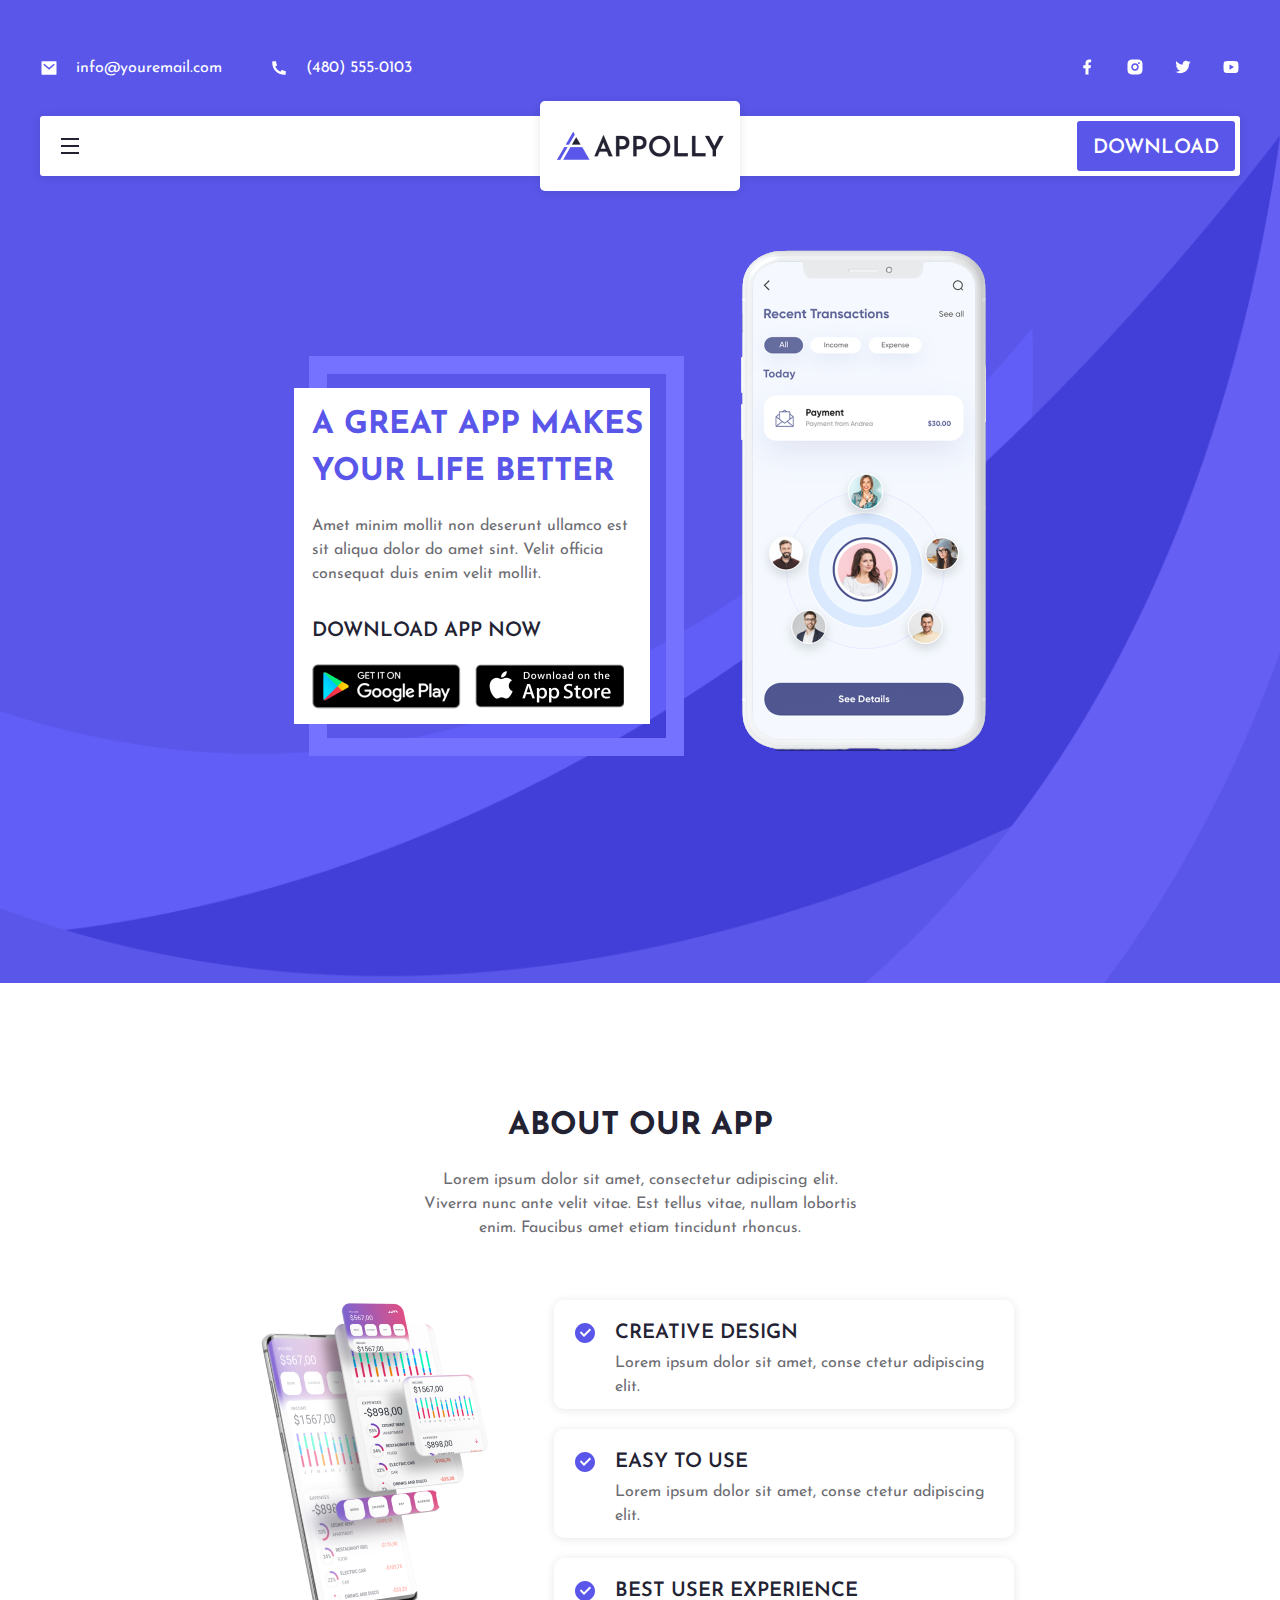
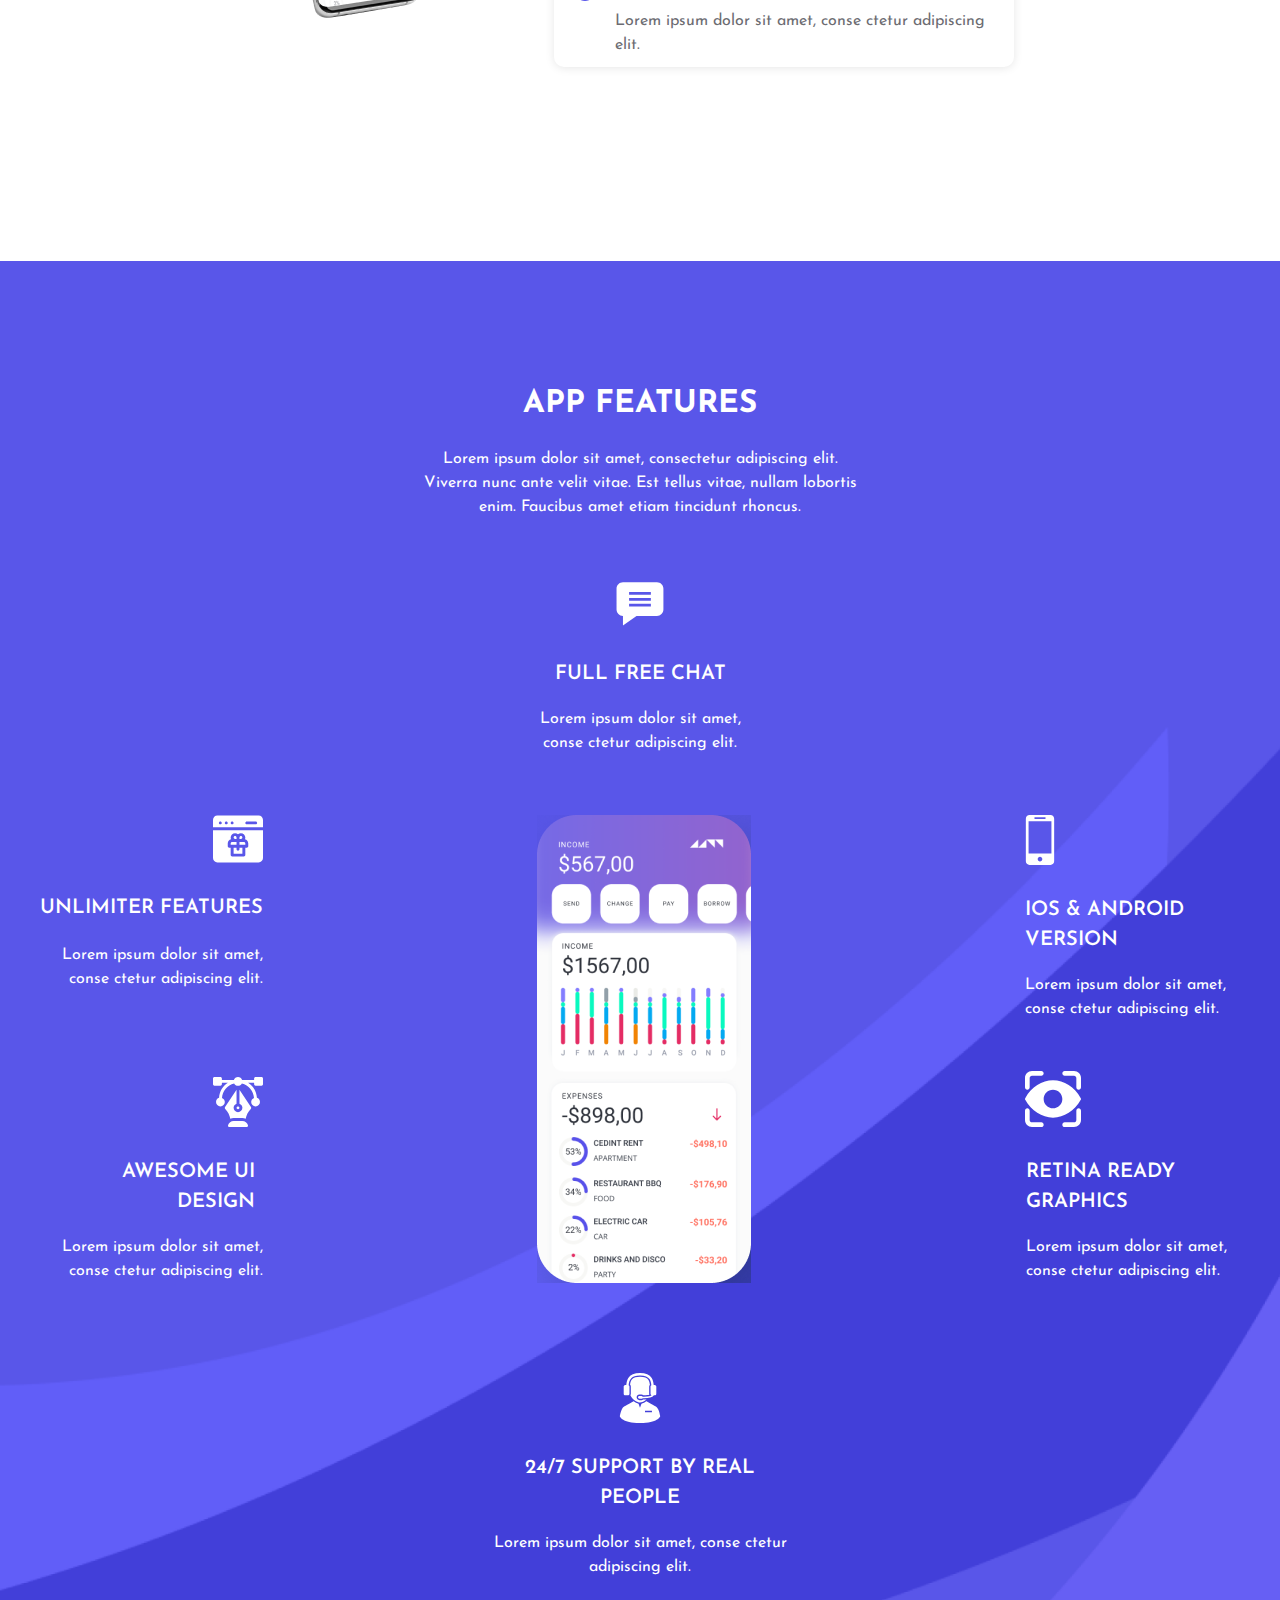
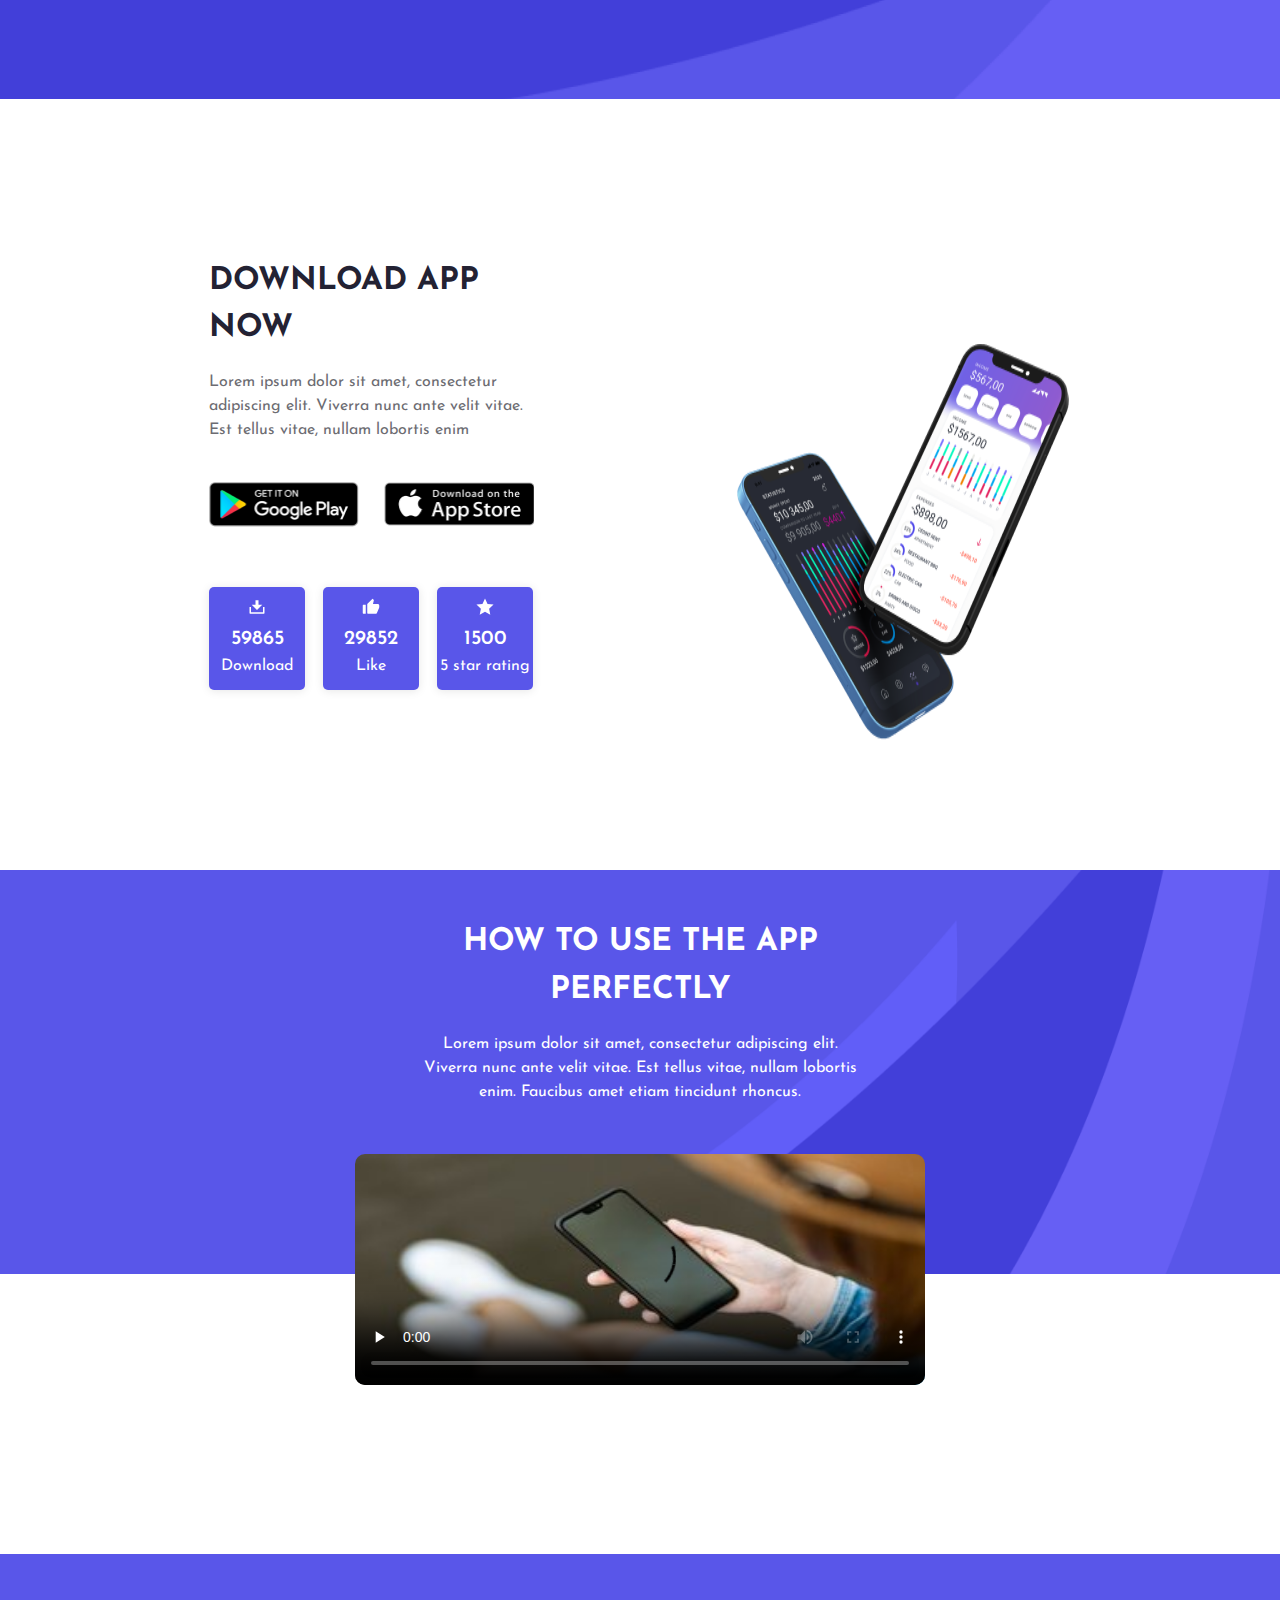
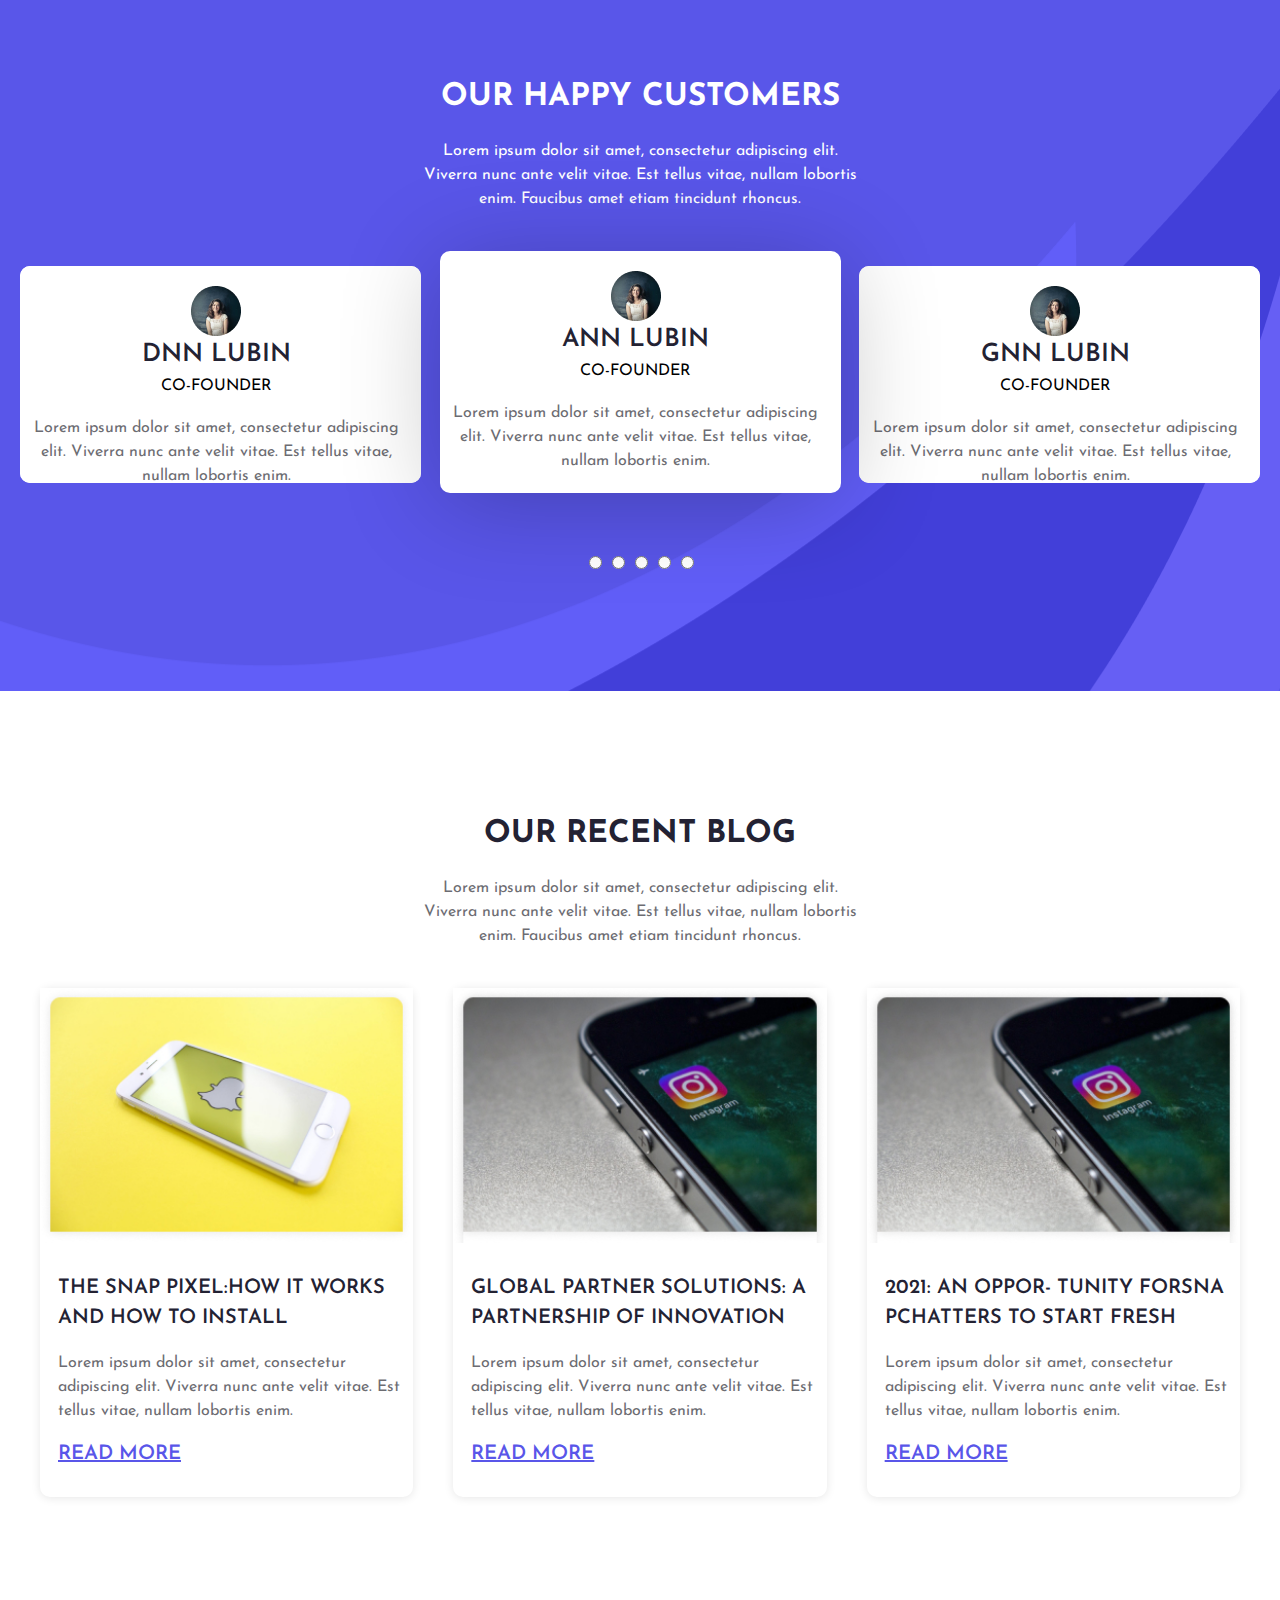
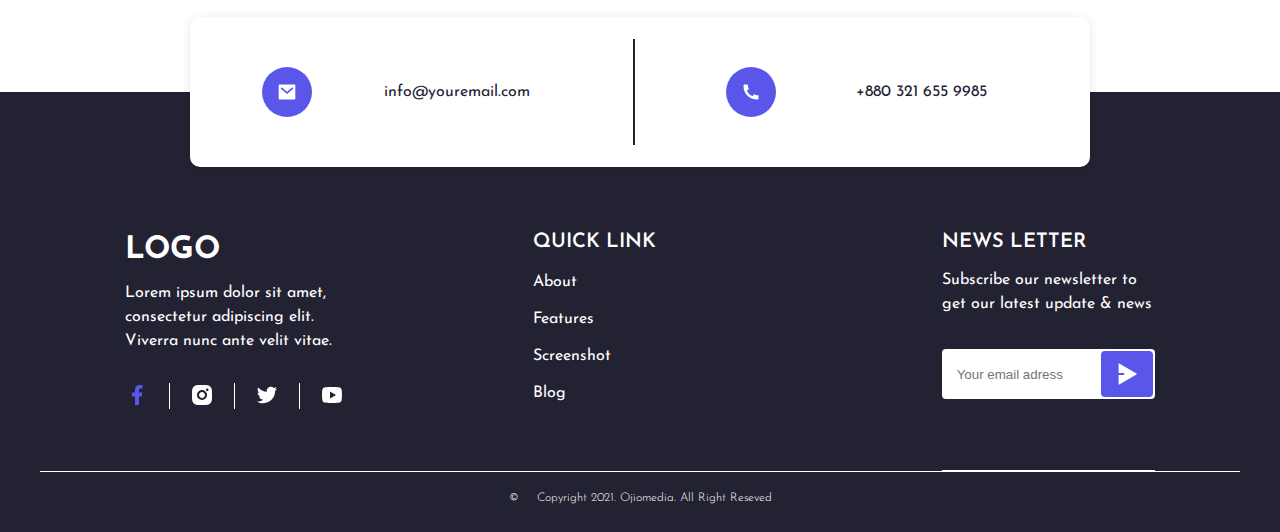
==== commit a9d78471: "add animations" ====
--- a/index.html
+++ b/index.html
@@ -53,17 +53,17 @@
                 <ul class="header__navbar--left-elements">
                     <li class="navbar__left-elements--item">
                         <a href="" class="left-elements__item--home">
-                            home
+                            <span>home</span>
                         </a>
                     </li>
                     <li class="navbar__left-elements--item">
                         <a href="" class="left-elements__item--about">
-                            about
+                            <span>about</span>
                         </a>
                     </li>
                     <li class="navbar__left-elements--item">
                         <a href="" class="left-elements__item--features">  
-                            features
+                            <span>features</span>
                         </a>
                     </li>
                 </ul>
@@ -74,12 +74,12 @@
                 <ul class="header__navbar--right-elements">
                     <li class="navbar__right-elements--item">
                         <a href="" class="right-elements__item--screenshot">
-                            screenshot
+                            <span>screenshot</span>
                         </a>
                     </li>
                     <li class="navbar__right-elements--item">
                         <a href="" class="right-elements__item--blog">
-                            blog
+                            <span>blog</span>
                         </a>
                     </li>
                 </ul>
--- a/style.css
+++ b/style.css
@@ -181,6 +181,168 @@
     text-align: center;
 }
 
+@keyframes button-download-hover {
+    to {
+        background-color: var(--White);
+        color: var(--Royal-blue);
+    }
+}
+
+@keyframes button-download-active {
+    from {
+        background-color: var(--White);
+        color: var(--Royal-blue);     
+    }
+    
+    to {
+        background-color: var(--White);
+        color: var(--Royal-blue);
+        font-size: medium;
+    }
+}
+
+@keyframes forbutton-hover {
+    to {
+        transform: scale(1.1);
+    }
+}
+
+@keyframes forbutton-active {
+    from {
+        transform: scale(1.1);
+    }
+
+    to {
+        transform: scale(1.0);
+    }
+}
+
+@keyframes telandmail-pc-hover {
+    to {
+        transform: scale(1.1);
+    }
+}
+
+@keyframes telandmail--active {
+    from {
+        transform: scale(1.1);
+    }
+
+    to {
+        transform: scale(1);
+    }
+}
+
+@keyframes footer-links-pc-hover {
+    to {
+        background-color: var(--White);
+        color: var(--Black);
+        border-radius: 10%;
+    }
+}
+
+@keyframes footer-links-pc-active {
+    from {
+        background-color: var(--White);
+        color: var(--Black);
+        border-radius: 10%;
+    }
+    
+    to {
+        background-color: none;
+        color: var(--White)
+    }
+}
+
+.form__input--email-button:active {
+    transform: scale(0.8);
+    transition-duration: 0.1s;   
+}
+
+.introduce__links a img:hover {
+    animation-name: forbutton-hover;
+    animation-duration: 0.5s;
+    animation-fill-mode: forwards;
+}
+
+.introduce__links a img:active{
+    animation-name: forbutton-active;
+    animation-duration: 0.1s;
+    animation-fill-mode: forwards;
+}
+
+.button_p:hover {
+    animation-name: button-download-hover;
+    animation-duration: 0.3s;
+    animation-fill-mode: forwards;
+}
+
+.button_p:active {
+    animation-name: button-download-active;
+    animation-duration: 0.1s;
+    animation-fill-mode: forwards;
+}
+
+.download_app_now__links a img:hover {
+    animation-name: forbutton-hover;
+    animation-duration: 0.5s;
+    animation-fill-mode: forwards;    
+}
+
+.download_app_now__links a img:active {
+    animation-name: forbutton-active;
+    animation-duration: 0.1s;
+    animation-fill-mode: forwards;
+}
+
+.upnav__block--telandmail a img:hover, .upnav__block--telandmail a p:hover  {
+    animation-name: telandmail-pc-hover;
+    animation-duration: 0.2s;
+    animation-fill-mode: forwards;
+}
+
+.upnav__block--telandmail a img:active, .upnav__block--telandmail a p:active  {
+    animation-name: telandmail-pc-active;
+    animation-duration: 0.1s;
+    animation-fill-mode: forwards;
+}
+
+.upnav__social-list li a img:hover {
+    animation-name: telandmail-pc-hover;
+    animation-duration: 0.2s;
+    animation-fill-mode: forwards;    
+}
+
+.upnav__social-list li a img:active {
+    animation-name: telandmail-pc-active;
+    animation-duration: 0.1s;
+    animation-fill-mode: forwards;
+}
+
+.footer-description__social-list li a img:hover {
+    animation-name: telandmail-pc-hover;
+    animation-duration: 0.2s;
+    animation-fill-mode: forwards;     
+}
+
+.footer-description__social-list li a img:active {
+    animation-name: telandmail-pc-active;
+    animation-duration: 0.1s;
+    animation-fill-mode: forwards;
+}
+
+.footer_links__links-list li a:hover {
+    animation-name: footer-links-pc-hover;
+    animation-duration: 0.2sec;
+    animation-fill-mode: forwards;
+}
+
+.footer_links__links-list li a:active {
+    animation-name: footer-links-pc-active;
+    animation-duration: 0.1s;
+    animation-fill-mode: forwards;
+}
+
 @media (min-width: 768px) {
     .button_p {
         width: 158px;
@@ -191,16 +353,18 @@
         margin-bottom: 5px;
         margin-right: 5px;
     }
+    
 }
 
 .main_header {
     padding-top: 40px;
     padding-bottom: 120px;
-    background-image: url(pictures/Rectangle\ 14.png);
     background-repeat: no-repeat;
     background-size: cover;
     background-position: center;
     margin-bottom: -1px;
+    position: absolute;
+    width: 100%;
 }
 
 @media (min-width: 768px) {
@@ -222,6 +386,10 @@
     margin: 0 auto;
     max-width: 1440px;
     padding: 0 20px;
+}
+
+.navbar__menu--logo-picture-2 {
+    display: none;
 }
 
 @media (min-width:400px) {
@@ -282,9 +450,6 @@
     }
 }
 
-.navbar__menu--logo-picture-2 {
-    display: none;
-}
 
 @media (min-width: 768px) {
 
@@ -317,10 +482,14 @@
     display: none;
 }
 
+
+
 @media (min-width: 1440px) {
     .navbar_menu {
         display: none;
-    }   
+    }
+
+
 
     .header__navbar--left-elements {
         list-style-type: none;
@@ -366,6 +535,32 @@
     .header_navbar {
         margin: 0 auto;
     }
+
+    .navbar__left-elements--item a:hover {
+        text-decoration: underline;
+        color: var(--Royal-blue);   
+    }
+
+    .navbar__right-elements--item a:hover {
+        text-decoration: underline;
+        color: var(--Royal-blue);
+    }
+
+    .navbar__left-elements--item a:active {
+        text-decoration: none;
+        transition-property: font-size, color;
+        transition-duration: 0.1s, 0.1s;
+        font-size: medium;
+        color: #000080;   
+    }
+    
+    .navbar__right-elements--item a:active {
+        text-decoration: none;
+        transition-property: font-size, color;
+        transition-duration: 0.1s, 0.1s;
+        font-size: medium;
+        color: #000080;
+    }
 }
 
 .navbar__upnav {
@@ -466,12 +661,14 @@
     position: relative;
     z-index: 1;
     margin: 0 auto;
+    max-width: 323px;
 }
 
 @media (min-width: 768px) {
     .container__block-border {
         margin: 0 auto;
         margin-right: 90px;
+        max-width: 356px;
     }
 }
 
@@ -489,6 +686,7 @@
     .container__block-border {
         margin-top: 156px;
         margin-right: 154px;
+        max-width: 570px;
     }
 }
 
@@ -516,7 +714,8 @@
     margin: 0;
     padding: 0;
     display: flex;
-    width: 228px;
+    max-width: 228px;
+    flex-wrap: wrap;
     justify-content: space-between;
     margin-right: 65px;
     margin-top: 18px;
@@ -524,7 +723,7 @@
 
 .block-border__introduce {
     margin: 0;
-    width: 323px;
+    max-width: 323px;
     padding: 30px 12px 21px 18px;
     background-color: var(--White);
     margin-bottom: 60px;
@@ -533,15 +732,19 @@
 
 @media (min-width: 768px) {
     .block-border__introduce {
-        width: 356px;
+        max-width: 356px;
         margin-bottom: 30px;
         padding: 14px 7px 15px 18px;
     }
+
+    .introduce__links {
+        flex-wrap: nowrap;
+    }
 }
 
 @media (min-width: 1440px) {
     .block-border__introduce {
-        width: 570px;
+        max-width: 570px;
         margin-bottom: 52px;
         padding: 40px 23px 41px 30px;
     }
@@ -586,8 +789,8 @@
     margin: 0;
     position: absolute;
     border: 10px solid #7572FF;
-    width: 323px;
-    height: 368px;
+    width: 100%;
+    height: 96%;
     z-index: -1;
     top: -20px;
     left: 20px;
@@ -614,10 +817,11 @@
 }
 
 .app_introduce_section {
-    background-image: url(pictures/Background\ Image\ \(1\).png);
+    background-image: url(pictures/Background\ Image234324342.png);
     background-repeat: no-repeat;
     background-size: cover;
     padding-bottom: 120px;
+    padding-top: 25rem;
 }
 
 @media (min-width: 768px) {
@@ -634,7 +838,7 @@
 
 .app_introduce_section__main-img {
     display: block;
-    width: fit-content;
+    max-width: 100%;
     margin: 0 auto;
 }
 
@@ -731,12 +935,17 @@
     display: block;
     margin: 0 auto;
     margin-bottom: 75px;
+    max-width: 100%;
 }
 
 .about_our_app__list--advantages {
     list-style-type: none;
     margin: 0 auto;
     padding: 0;
+}
+
+.about_our_app__list--advantages {
+    padding-right: 10px;
 }
 
 .about_our_app__list--advantages .item {
@@ -823,7 +1032,7 @@
 }
 
 .app-features_section {
-    background-image: url(pictures/Rectangle\ 23.jpg);
+    background-image: url(pictures/Rectangle\ 142222.png);
     background-position: center;
     background-repeat: repeat-y;
     background-size: cover;
@@ -846,10 +1055,14 @@
 
 
 .app-features_section__description {
-    width: 300px;
+    max-width: 300px;
     text-align: center;
     margin: 0 auto;
     margin-bottom: 32px;
+}
+
+.about_our_app__list--advantages li {
+    padding-right: 10px;
 }
 
 .app-features_section__description-tablet {
@@ -971,7 +1184,7 @@
 }
 
 .item__features_description--support_people {
-    width: 297px;
+    max-width: 297px;
     margin: 0 auto;
     margin-bottom: 0;
     text-align: center;
@@ -1225,7 +1438,7 @@
 }
 
 .download_app_now__paragraph--hero-text {
-    width: 287px;
+    max-width: 287px;
     margin: 0;
     margin-bottom: 18px;
 }
@@ -1239,7 +1452,7 @@
 }
 
 .download_app_now__img {
-    width: 334px;
+    max-width: 100%;
     margin: 0 auto;
 }
 
@@ -1283,19 +1496,21 @@
 
 .download_app_now__paragraph--description {
     margin: 0;
-    width: 329px;
+    max-width: 329px;
     margin-bottom: 40px;
 }
 
 .download_app_now__links {
-    width: 325px;
+    max-width: 325px;
     display: flex;
+    flex-wrap: wrap;
     gap: 25px;
     margin-bottom: 60px;
 }
 
 .download_app_now__list {
-    width: fit-content;
+    width: 100%;
+    flex-wrap: wrap;
     margin: 0;
     padding: 0;
     list-style-type: none;
@@ -1332,6 +1547,10 @@
     color: var(--White);
 }
 
+.download_app_now__list:last-child {
+    
+}
+
 .download_app_now__paragraph--description-pc {
     display: none;
 }
@@ -1407,14 +1626,17 @@
 
 .how_to_use_app_section {
     margin-bottom: 134px;
-    background: var(--Royal-blue);
+    background-image: url(pictures/Rectangle\ 15.png);
+    background-repeat: no-repeat;
+    background-position: center;
+    background-size: cover;
     padding-bottom: 115px;
     padding-top: 60px;
 }
 
 .how_to_use_app__paragraph--description {
     margin: 0 auto;
-    width: 300px;
+    max-width: 300px;
     text-align: center;
 }
 
@@ -1430,7 +1652,7 @@
 }
 
 video {
-    width: 343px;
+    max-width: 100%;
     display: block;
     margin: 0 auto;
     border-radius: 10px;
@@ -1539,21 +1761,22 @@
 }
 
 .our_happy_customers_section {
-    background-color: var(--Royal-blue);
+    background-image: url(pictures/Rectangle\ customers.png);
     padding-bottom: 60px;
     padding-top: 60px;
 }
 
 .our_happy_customers__paragraph--hero-text {
     margin: 0 auto;
-    width: fit-content;
+    width: 100%;
+    text-align: center;
     margin-bottom: 18px;
 
 }
 
 .our_happy_customers__paragraph--description-text {
     margin: 0 auto;
-    width: 300px;
+    max-width: 300px;
     text-align: center;
     margin-bottom: 32px;
 }
@@ -1620,7 +1843,7 @@
 }
 
 .slider {
-    width: 343px;
+    max-width: 343px;
     background-color: var(--White);
     border-radius: 10px;
     display: flex;
@@ -1642,7 +1865,7 @@
 
 .slider p {
     margin: 0 auto;
-    width: 316px;
+    max-width: 316px;
     text-align: center;
     margin-top: 18px;
 }
@@ -1655,7 +1878,7 @@
 
 .slider:not(.slider.main) {
     position: absolute;
-    height: 215px;
+    max-height: 90%;
     margin-top: 15px;
     z-index: 4;
     box-shadow: 0px 0px 0px 0px rgba(0, 0, 0, 0);
@@ -1682,19 +1905,19 @@
 
 @media (min-width: 768px) {
     .slider {
-        width: 450px;    
+        max-width: 450px;    
     }
     
     .slider p {
         margin: 0 auto;
-        width: 374px;
+        max-width: 374px;
         text-align: center;
         margin-top: 18px;
     }
 
     .slider:not(.slider.main) {
         position: absolute;
-        height: 215px;
+        height: 90%;
         margin-top: 15px;
         z-index: 4;
         box-shadow: 0px 0px 0px 0px rgba(0, 0, 0, 0);
@@ -1704,19 +1927,19 @@
 
 @media (min-width: 1440px) {
     .slider {
-        width: 770px;    
+        max-width: 770px;    
     }
     
     .slider p {
         margin: 0 auto;
-        width: 647px;
+        max-width: 647px;
         text-align: center;
         margin-top: 18px;
     }
 
     .slider:not(.slider.main) {
         position: absolute;
-        height: 305px;
+        height: 90%;
         margin-top: 15px;
         z-index: 4;
         box-shadow: 0px 0px 0px 0px rgba(0, 0, 0, 0);
@@ -1792,12 +2015,15 @@
         flex-direction: row;
         align-items: flex-end;
         padding-bottom: 0;
-        justify-content: space-around;
+        width: fit-content;
     }
 
     .about_our_app-section__flex-wrapper {
         flex-direction: row;
         gap: 60px;
+        margin: 0 auto;
+        justify-content: center;
+        max-width: 768px;
     }
 
     .download_app_now_section__container {
@@ -1818,7 +2044,8 @@
     }   
     
     .about_our_app-section__flex-wrapper {
-        gap: 188px;    
+        gap: 188px; 
+        max-width: 100%;   
     }
 
     .item__short-description-pc {
@@ -1873,7 +2100,7 @@
 
 .our_recent_blog__paragraph--description-text {
     margin: 0 auto;
-    width: 300px;
+    max-width: 300px;
     text-align: center;
     margin-bottom: 40px;
 }
@@ -1952,7 +2179,6 @@
 @media (min-width: 768px) {
 
     .our_recent_blog__list li {
-        width: 214px;
         margin-bottom: 0;
     }
 
@@ -2044,6 +2270,9 @@
     box-shadow: 0px 1px 10px 0px rgba(0, 0, 0, 0.10);
     margin-right: 16px;
     margin-left: 16px;
+    overflow: hidden;
+    text-align: center;
+    word-break: break-all;
 }
 
 .mail_and_number img {
@@ -2203,6 +2432,7 @@
 
 .footer-description__social-list .item:last-child {
     border-style: none;
+    padding-right: 0;
 }
 
 .main_footer__footer_links {
@@ -2234,26 +2464,31 @@
 
 .footer_news__paragraph--description-text {
     margin: 0;
-    width: 298px;
+    max-width: 298px; 
     margin-bottom: 33px;
 }
 
 .footer_news__form {
     padding-bottom: 60px;
-    border-bottom: 1px solid var(--White);
     position: relative;
+    max-width: 323px;
 }
 
 .form__text {
     display: none;
+    word-break: break-all;
 }
 
 .form__input--email {
-    padding: 13px 187px 13px 17px;
+    padding: 13px 60px 13px 17px;
     border-radius: 4px;
-    width: 343px;
+    width: 100%;
     height: 50px;
     border-style: none;
+}
+
+.form__input--email::placeholder {
+    width: 200px
 }
 
 .form__input--email-button {
@@ -2265,7 +2500,7 @@
     height: 46px;
     width: 48px;
     border-style: none;
-    left: 292px;
+    right: 0;
     top: 0;
     margin-top: 2px;
     margin-bottom: 2px;
@@ -2301,6 +2536,14 @@
     display: none;
 }
 
+.footer-description__social-list .item :last-child{
+    padding-right: 0;
+}
+
+.main_footer__footer_news {
+    border-bottom: 1px solid var(--White);
+}
+
 @media (min-width: 768px) {
     .main_footer__footer-description {
         width: 213px;
@@ -2313,7 +2556,7 @@
     
     .main_footer__footer_news {
         margin-left: 115px;
-        width: 213px;
+        max-width: 213px;
     }
 
     .footer-description__social-list .item {
@@ -2352,13 +2595,13 @@
     }
 
     .footer_news__paragraph--description-text {
-        width: 213px;
+        max-width: 213px;
     }
 
     .form__input--email {
-        padding: 19px 0 18px 15px;
+        padding: 19px 60px 18px 15px;
         border-radius: 4px;
-        width: 213px;
+        width: 100%;
         height: 50px;
         border-style: none;
     }
@@ -2372,7 +2615,7 @@
         height: 46px;
         width: 52px;
         border-style: none;
-        left: 158px;
+        right: 0;
         top: 0;
         margin-top: 2px;
         margin-bottom: 2px;
@@ -2381,6 +2624,7 @@
 
     .footer_news__form {
         border-bottom: none;
+        position: relative;
     }
 
     .main_footer__border-copyright {
@@ -2428,7 +2672,7 @@
     
     .main_footer__footer_news {
         margin-left: 115px;
-        width: 213px;
+        max-width: 369px;
     }
 
     .footer-description__social-list .item {
@@ -2459,14 +2703,14 @@
     }
 
     .footer_news__paragraph--description-text {
-        width: 298px;
+        max-width: 298px;
         text-align: left;
     }
 
     .form__input--email {
-        padding: 19px 0 18px 15px;
+        padding: 19px 60px 18px 15px;
         border-radius: 4px;
-        width: 369px;
+        width: 100%;
         height: 50px;
         border-style: none;
     }
@@ -2480,7 +2724,7 @@
         height: 46px;
         width: 52px;
         border-style: none;
-        left: 315px;
+        right: 0;
         top: 0;
         margin-top: 2px;
         margin-bottom: 2px;
@@ -2489,6 +2733,8 @@
 
     .footer_news__form {
         border-bottom: none;
+        position: relative;
+        max-width: 343px;
     }
 
     .main_footer__border-copyright {
@@ -2500,7 +2746,7 @@
     }
 
     .main_footer__footer_news {
-        margin: 0;
+        margin: 0 auto;
     }
 
     .main_footer__copyright p{
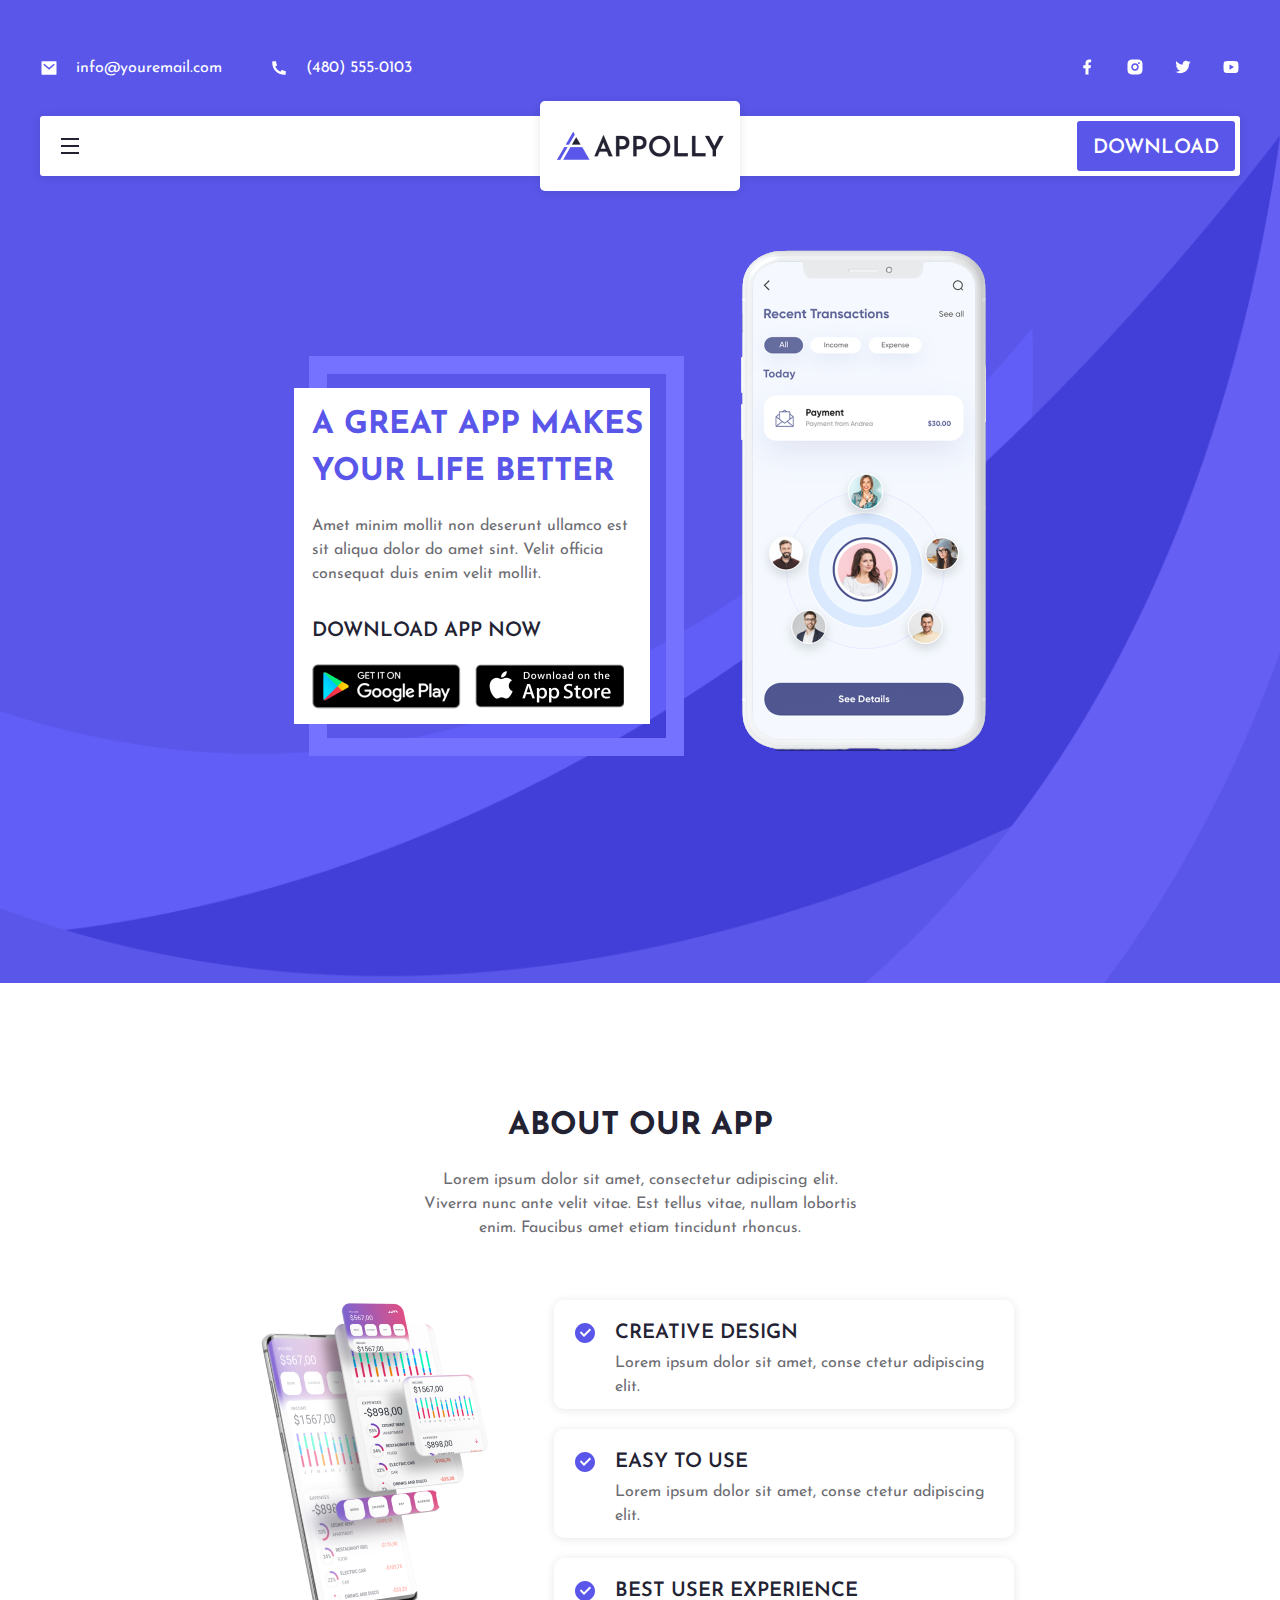
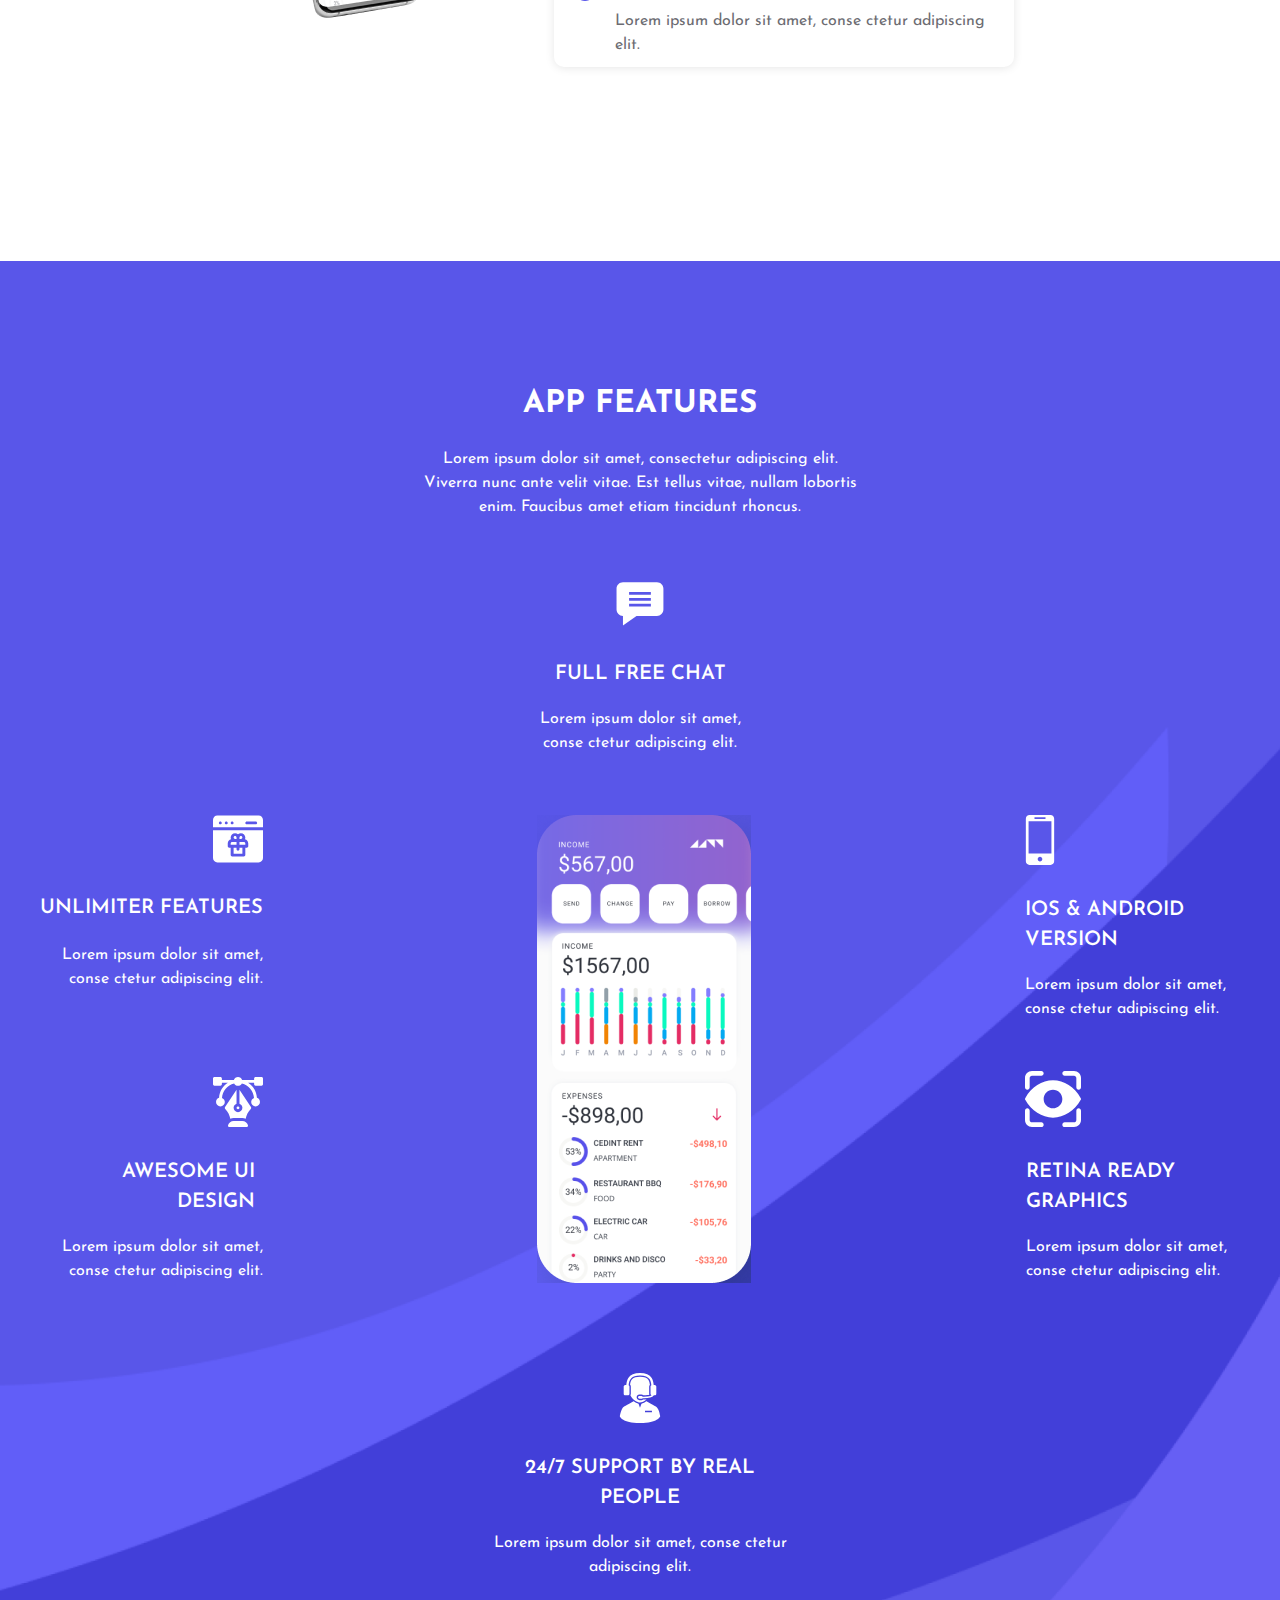
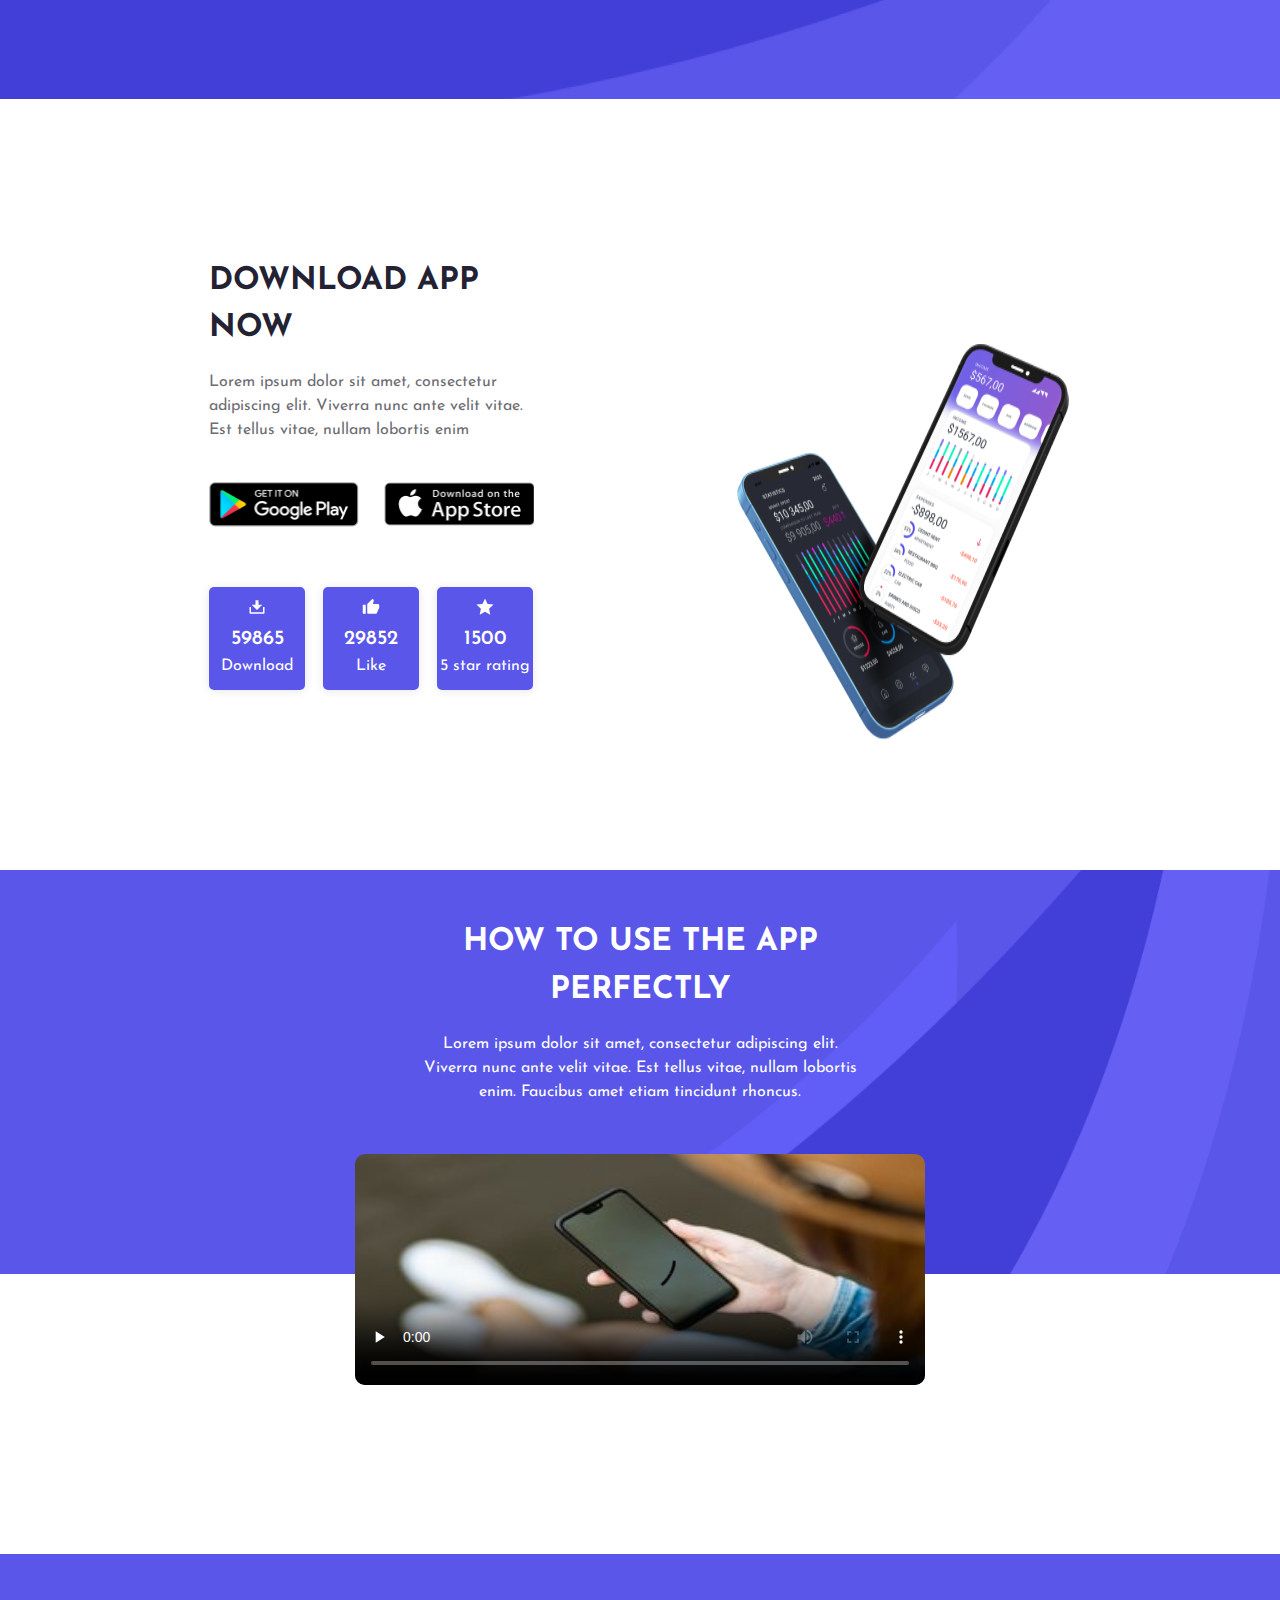
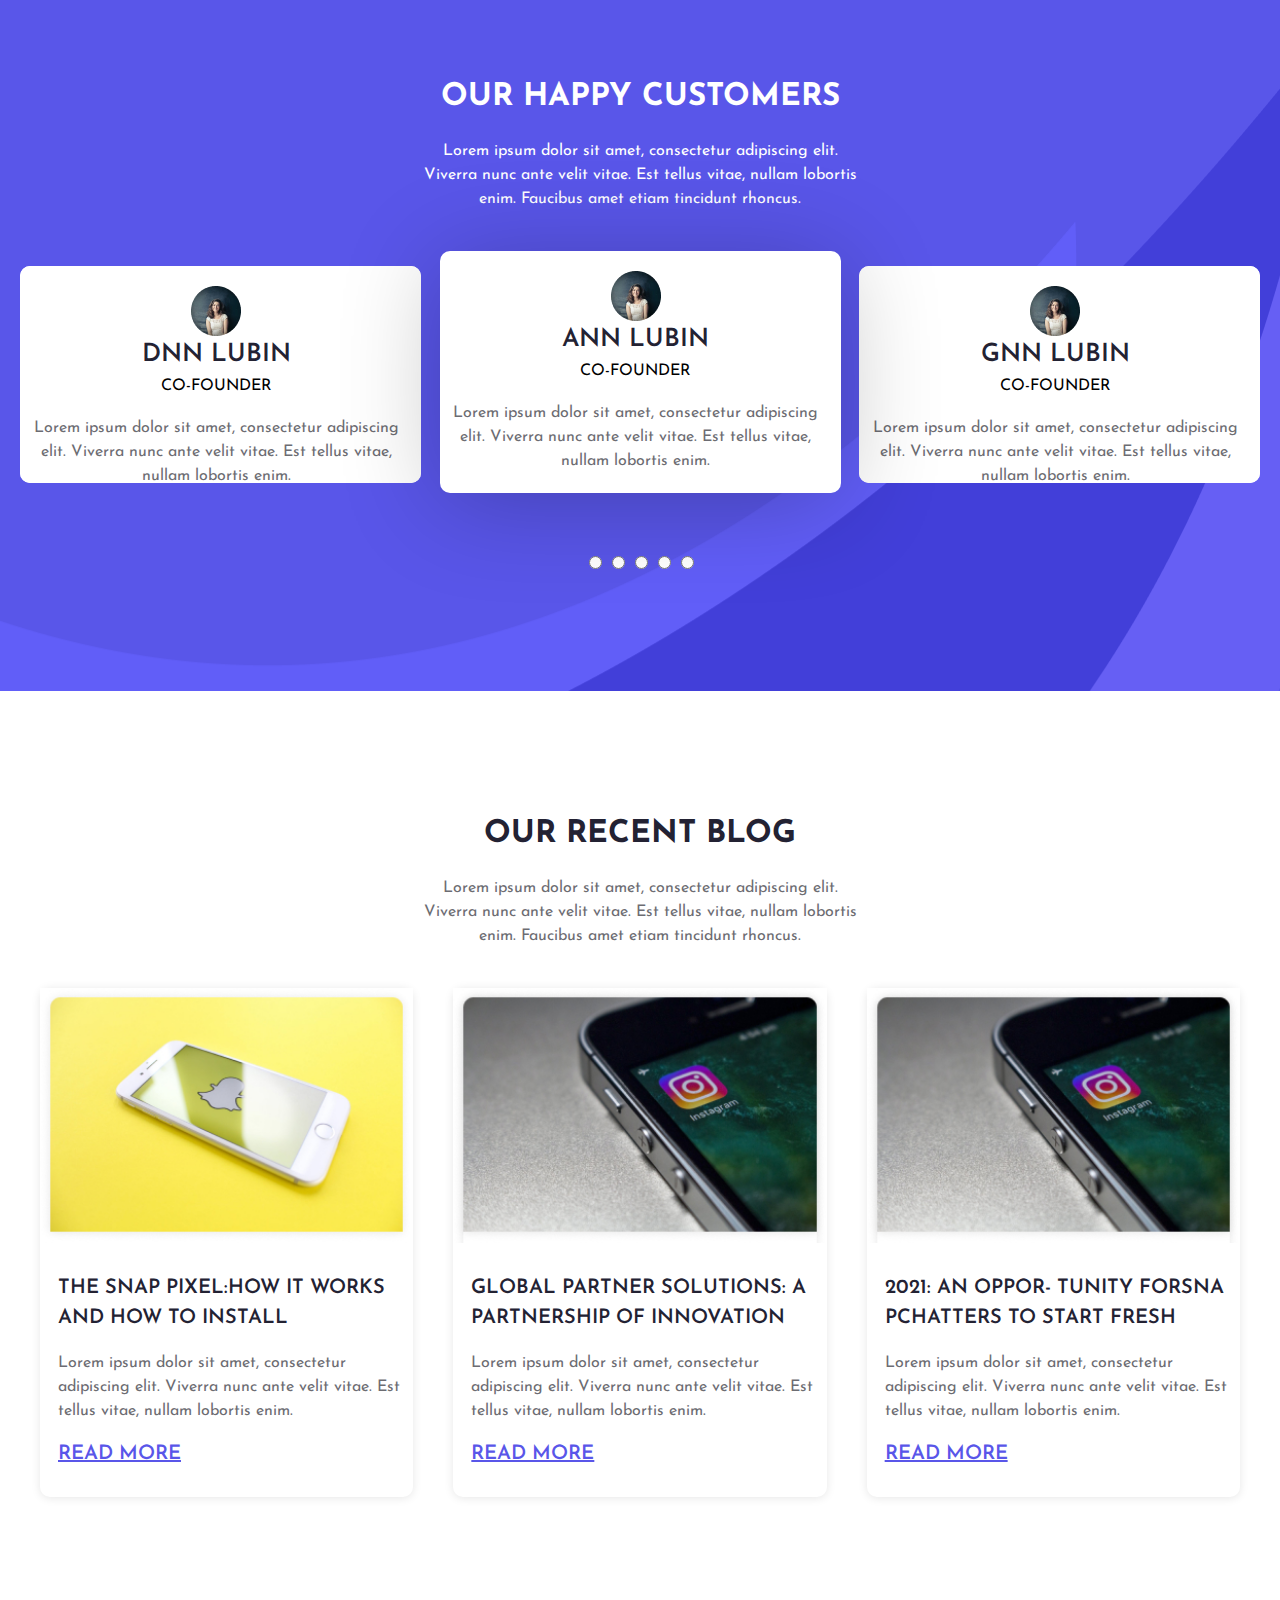
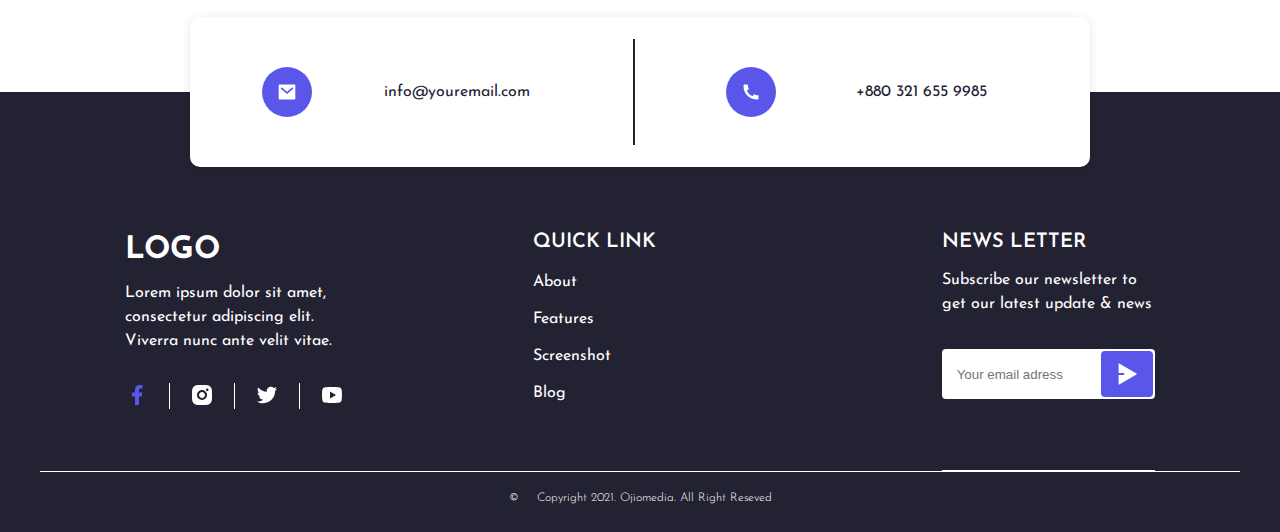
==== commit 66792f1a: "add sr-only" ====
--- a/index.html
+++ b/index.html
@@ -560,10 +560,12 @@
                     <p class="footer_news__paragraph--description-text white-paragraph p_16-24">Subscribe our newsletter
                         to get our latest update & news</p>
                     <form class="footer_news__form" action="" method="get">
-                        <span class="form__text">enter your email</span>
-                        <input class="form__input--email" type="email" placeholder="Your email adress">
-                        <button class="form__input--email-button" type="submit"><img
-                                src="pictures/send-plane-2-fill.svg" alt=""></button>
+                        <label>
+                            <span class="form__text">enter your email</span>
+                            <input class="form__input--email" type="email" placeholder="Your email adress">
+                            <span class="sr-only">Отправить почту</span><button class="form__input--email-button" type="submit"><img
+                                    src="pictures/send-plane-2-fill.svg" alt=""></button>
+                        </label>
                     </form>
                 </div>
             </div>
--- a/style.css
+++ b/style.css
@@ -1924,6 +1924,17 @@
     }
 }
 
+.sr-only {
+    position: absolute;
+    width: 1px;
+    height: 1px;
+    padding: 0;
+    margin: -1px;
+    overflow: hidden;
+    clip: rect(0, 0, 0, 0);
+    white-space: nowrap;
+    border-width: 0;
+}
 
 @media (min-width: 1440px) {
     .slider {
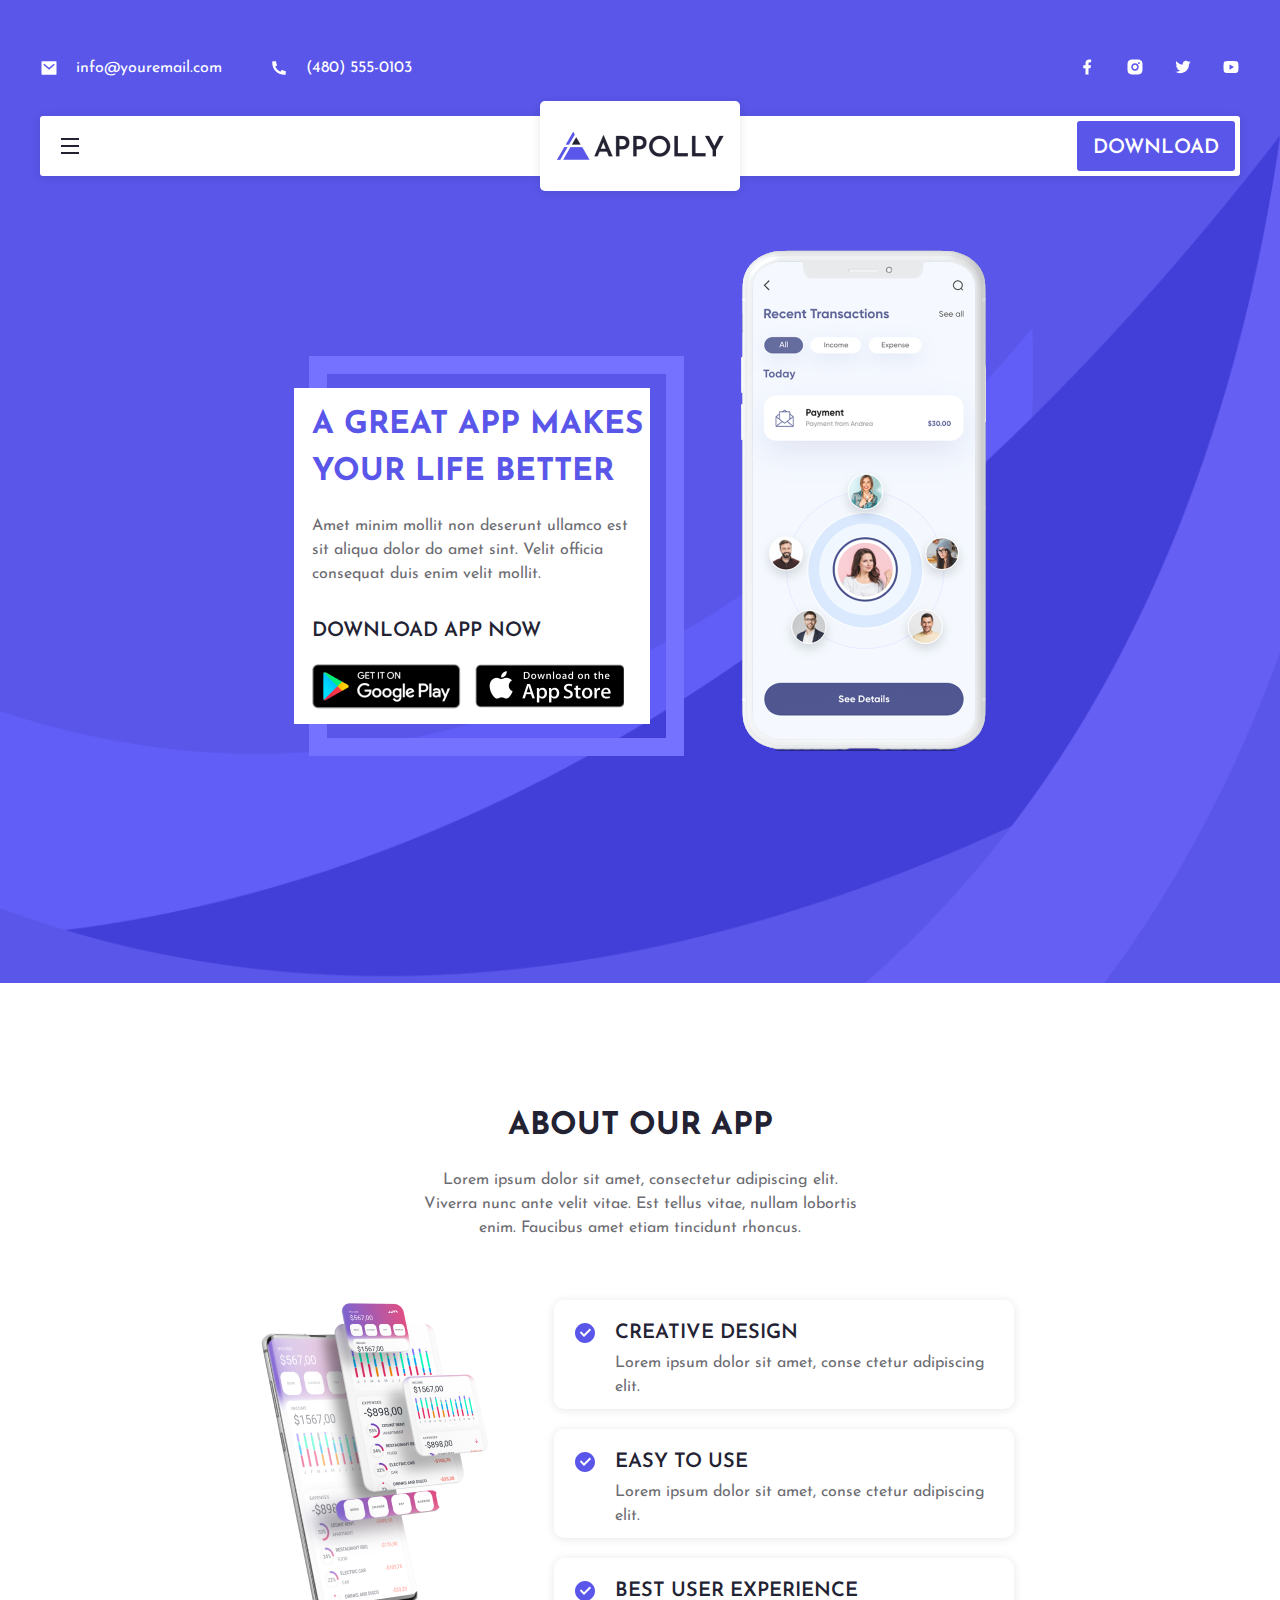
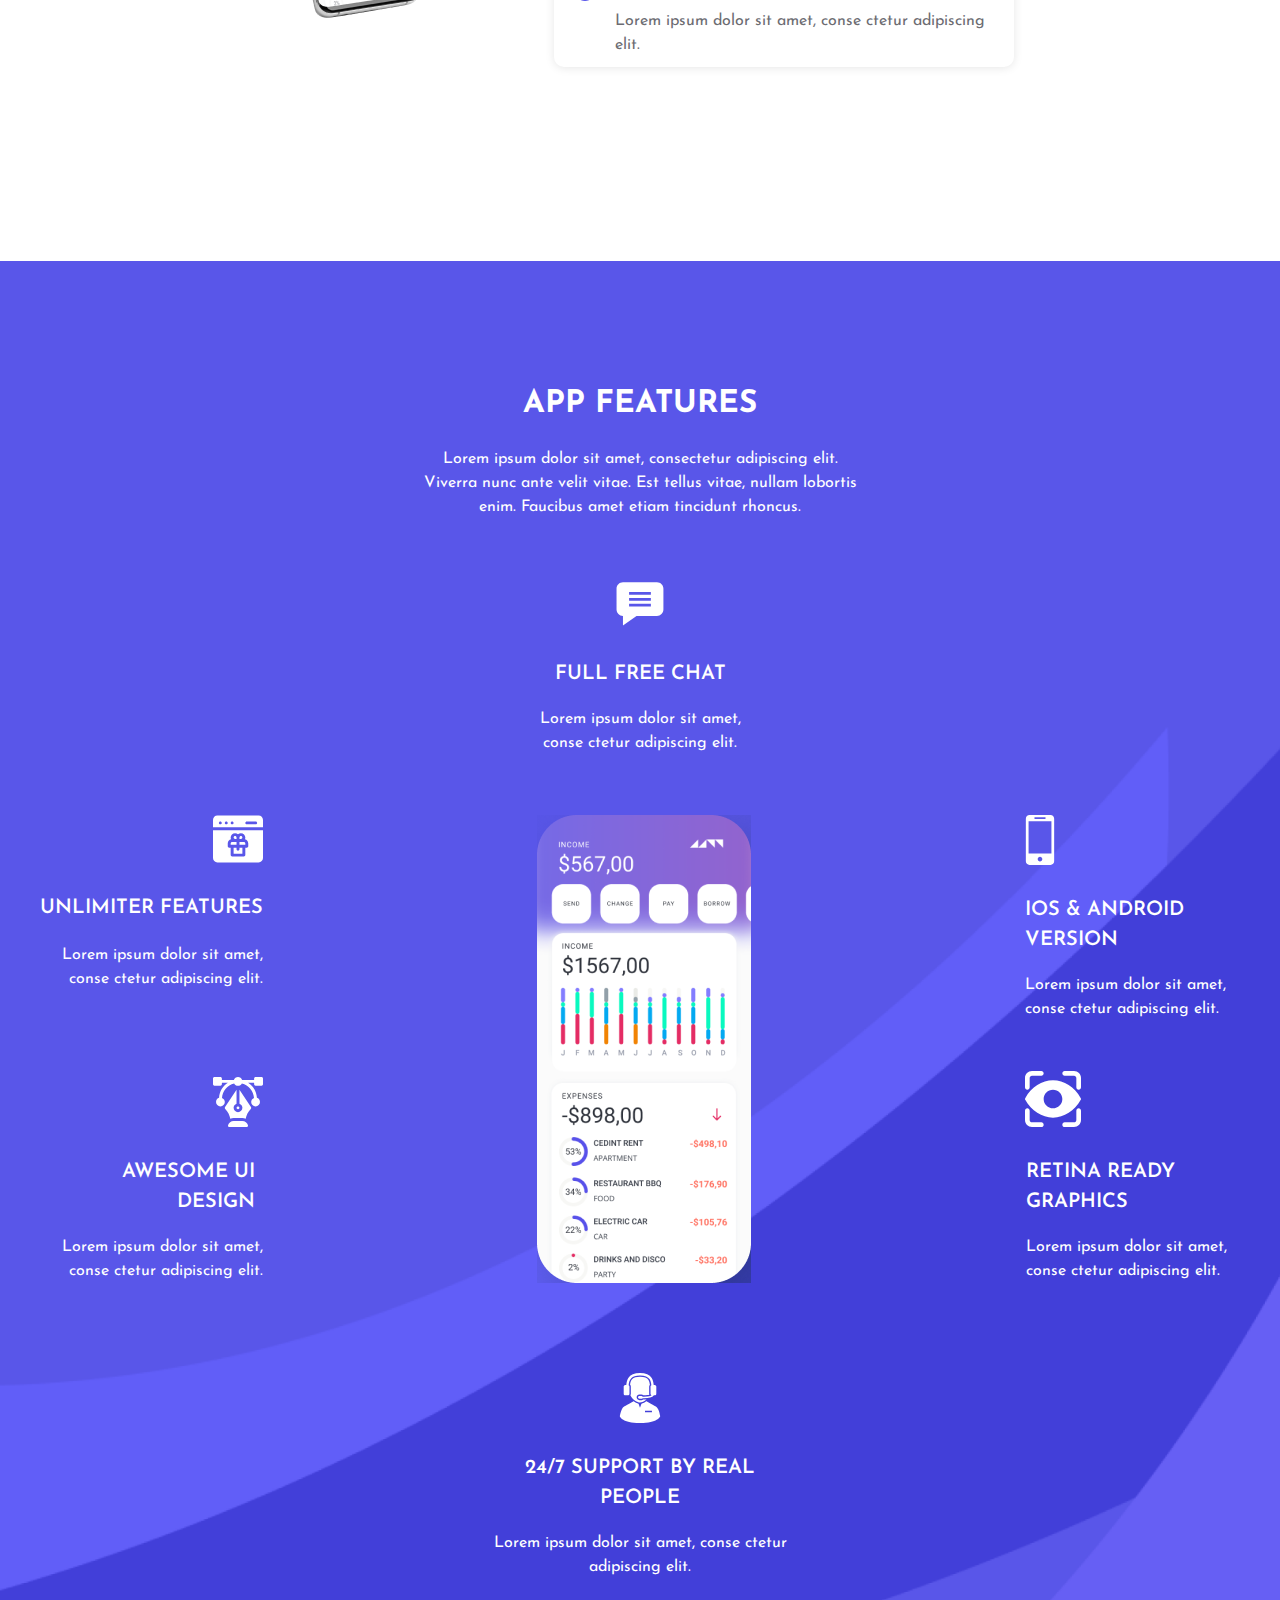
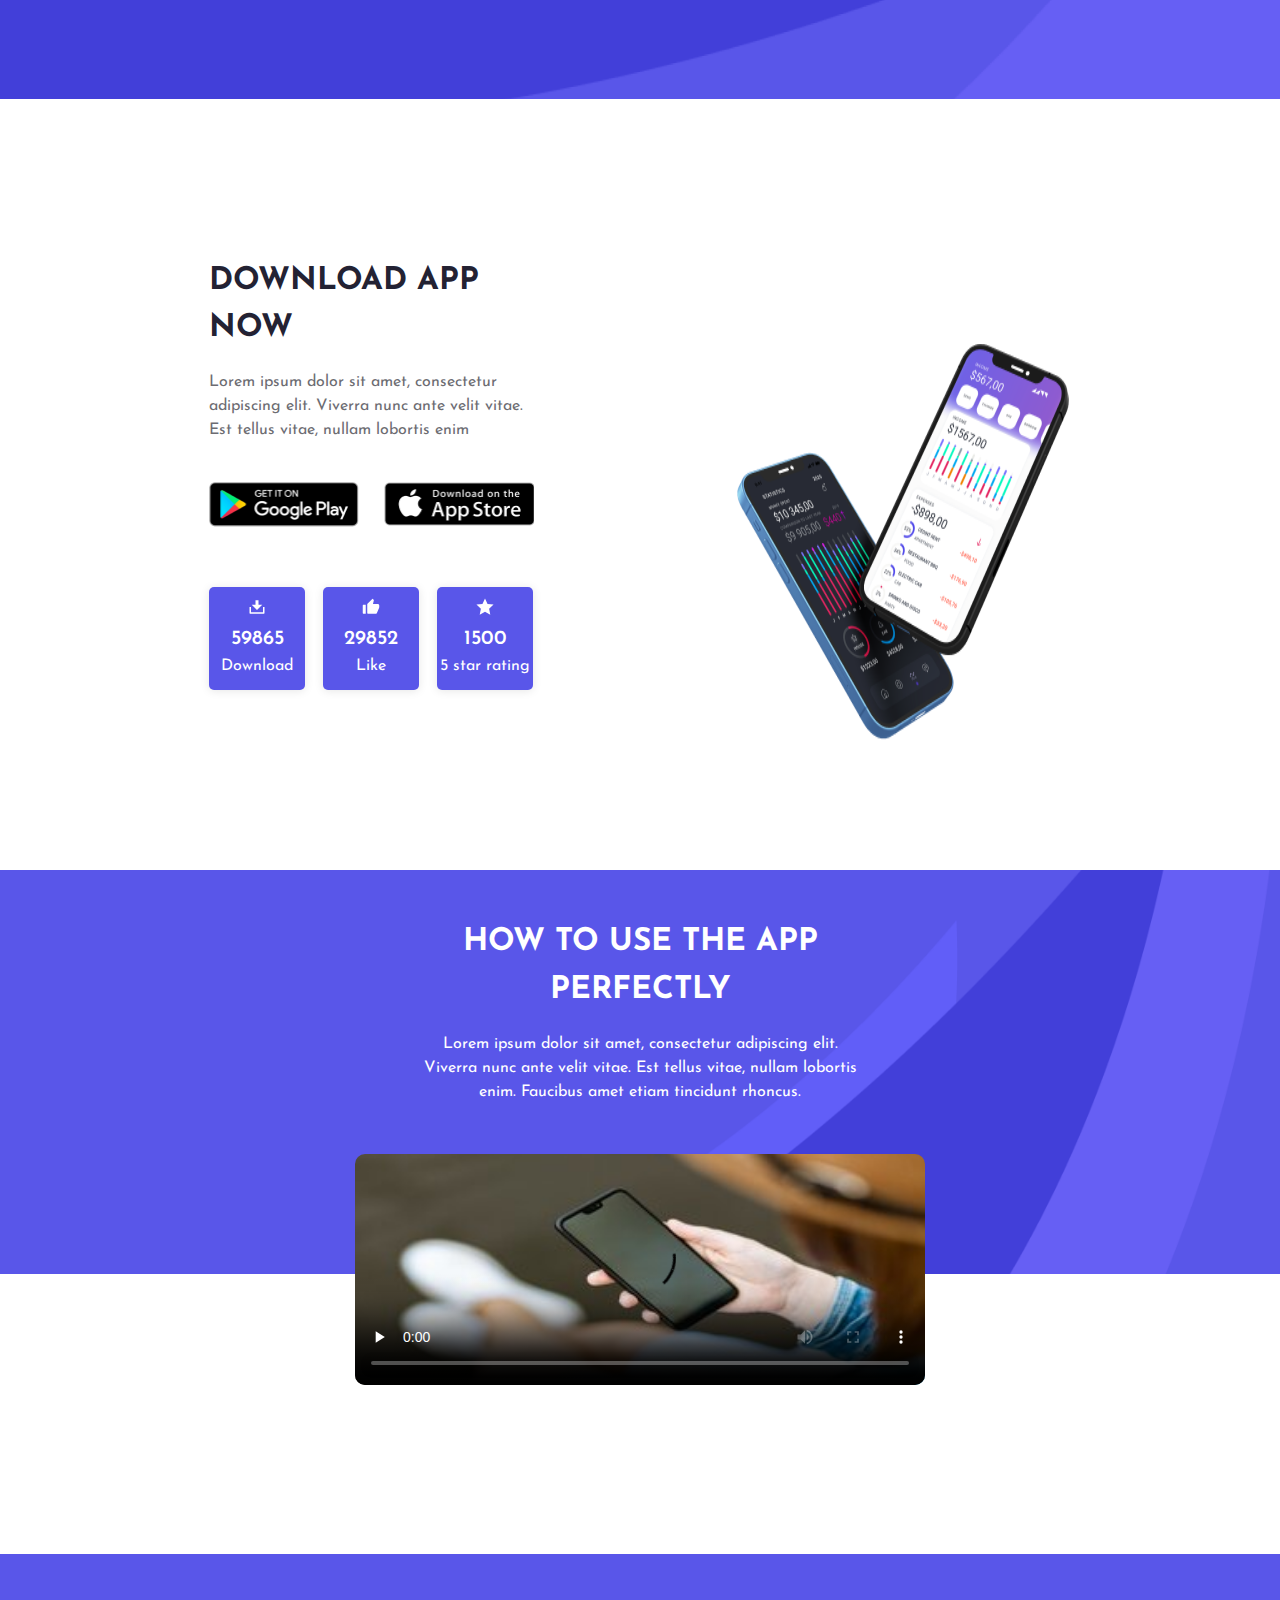
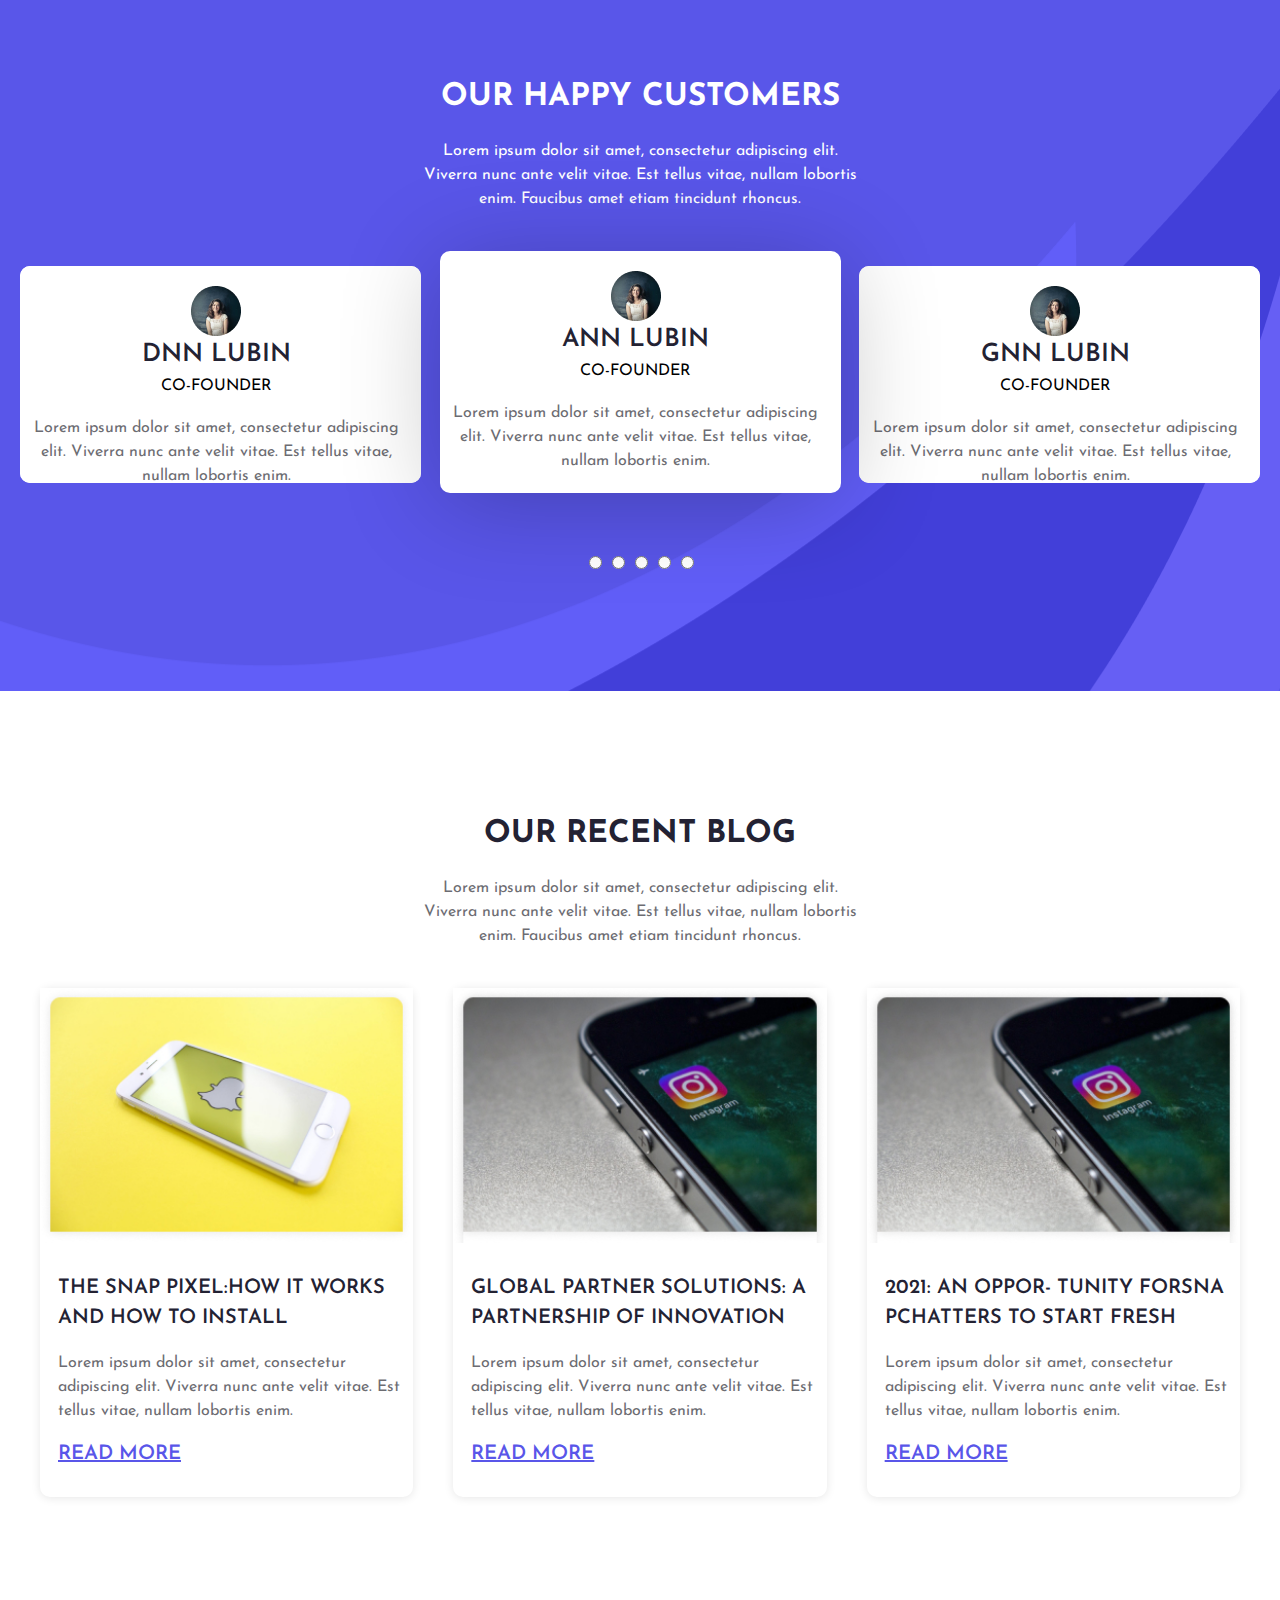
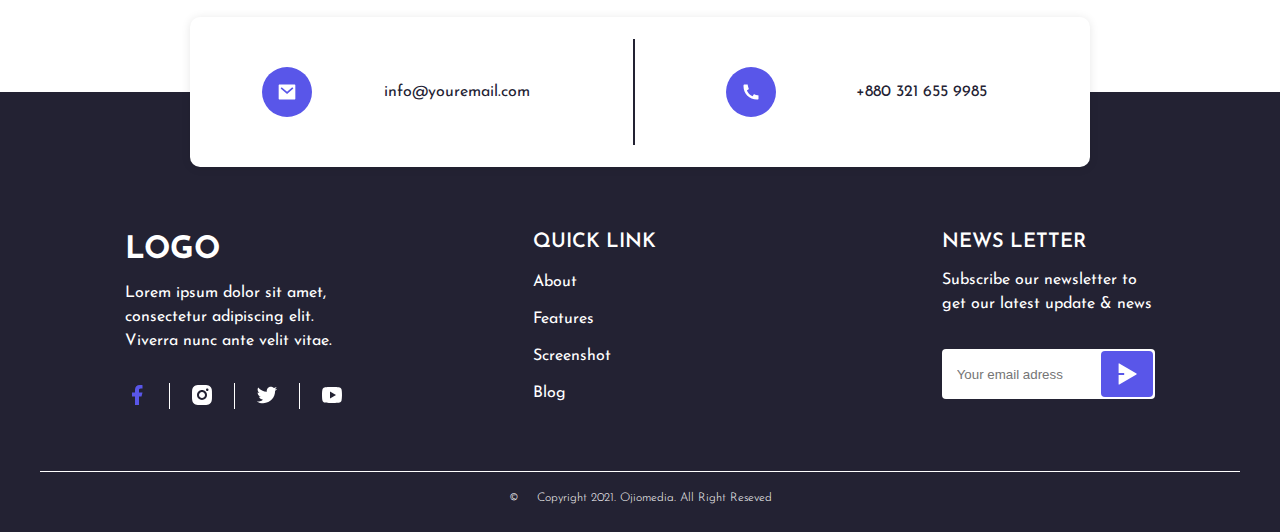
==== commit 1137442d: "add some animations" ====
--- a/index.html
+++ b/index.html
@@ -9,6 +9,11 @@
 </head>
 
 <body>
+
+    <a class="skip-link" href="#main">
+        Перейти к контенту
+    </a>
+
     <header class="main_header">
         <div class="navbar__container container">
             <div class="navbar__upnav">
@@ -25,22 +30,26 @@
                 <ul class="upnav__social-list">
                     <li class="upnav__social-list--item">
                         <a href="#">
+                            <span class="sr-only">Ссылка на facebook</span>
                             <img src="pictures/facebook-fill-white.svg" alt="facebook icon"
                                 class="upnav__item--facebook">
                         </a>
                     </li>
                     <li class="upnav__social-list--item">
                         <a href="">
+                            <span class="sr-only">Ссылка на instagram</span>
                             <img src="pictures/instagram-fill.svg" alt="instagram icon" class="upnav__item--instagram">
                         </a>
                     </li>
                     <li class="upnav__social-list--item">
                         <a href="">
+                            <span class="sr-only">Ссылка на twitter</span>
                             <img src="pictures/twitter-fill.svg" alt="twitter icon">
                         </a>
                     </li>
                     <li class="upnav__social-list--item">
                         <a href="">
+                            <span class="sr-only">Ссылка на youtube</span>
                             <img src="pictures/youtube-fill.svg" alt="youtube icon">
                         </a>
                     </li>
@@ -89,7 +98,8 @@
             </nav>
         </div>
     </header>
-    <main>
+
+    <main id="main">
         <section class="app_introduce_section">
             <div class="app_introduce_section__container container">
                 <div class="container__block-border block-border">
@@ -109,15 +119,19 @@
                         <p class="introduce__description--download black-paragraph h_20-30">DOWNLOAD APP NOW</p>
                         <div class="introduce__links links">
                             <a class="links__link--google-play" href="#">
+                                <span class="sr-only">Ссылка на google-pay</span>
                                 <img src="pictures/toppng 1.jpg" alt="google play icon">
                             </a>
                             <a class="links__link--google-play-2" href="#">
+                                <span class="sr-only">Ссылка на google-pay</span>
                                 <img src="pictures/google-paly-2.png" alt="google play icon">
                             </a>
                             <a class="links__link--appstore" href="#">
+                                <span class="sr-only">Ссылка на app-store</span>
                                 <img src="pictures/PngItem_1144050 2.jpg" alt="app store icon">
                             </a>
                             <a class="links__link--appstore-2" href="#">
+                                <span class="sr-only">Ссылка на app-store</span>
                                 <img src="pictures/appstore-2.png" alt="app store icon">
                             </a>
                         </div>
@@ -290,10 +304,14 @@
                         Lorem ipsum dolor sit amet, consectetur adipiscing elit. Viverra nunc ante velit vitae. Est tellus vitae, nullam lobortis enim. Faucibus amet etiam tincidunt rhoncus, ullamcorper velit. Ullamcorper risus tempor, ac nunc libero urna, feugiat.
                     </p>
                     <div class="download_app_now__links">
-                        <a class="download_app_now__links--google-play" href="#"><img class="download_app_now__links--google-play" src="pictures/toppng 1.jpg" alt="google play button"></a>
-                        <a class="download_app_now__links--google-play-2" href="#"><img class="download_app_now__links--google-play-2" src="pictures/google-paly-2.png" alt="google play button"></a>
-                        <a class="download_app_now__links--appstore" href="#"><img class="download_app_now__links--appstore" src="pictures/PngItem_1144050 2.jpg" alt="app store button"></a>
-                        <a href="#" class="download_app_now__links--appstore-2"><img class="download_app_now__links--appstore-2" src="pictures/appstore-2.png" alt="app store button"></a>
+                        <a class="download_app_now__links--google-play" href="#">
+                            <span class="sr-only">Ссылка на google-play</span><img class="download_app_now__links--google-play" src="pictures/toppng 1.jpg" alt="google play button"></a>
+                        <a class="download_app_now__links--google-play-2" href="#">
+                            <span class="sr-only">Ссылка на google-play</span><img class="download_app_now__links--google-play-2" src="pictures/google-paly-2.png" alt="google play button"></a>
+                        <a class="download_app_now__links--appstore" href="#">
+                            <span class="sr-only">Ссылка на app-store</span><img class="download_app_now__links--appstore" src="pictures/PngItem_1144050 2.jpg" alt="app store button"></a>
+                        <a href="#" class="download_app_now__links--appstore-2">
+                            <span class="sr-only">Ссылка на app-store</span><img class="download_app_now__links--appstore-2" src="pictures/appstore-2.png" alt="app store button"></a>
                     </div>
                     <ul class="download_app_now__list">
                         <li class="list__item--download item">
@@ -488,6 +506,7 @@
             <div class="information_section__container container">
                 <div class="information_section__mail_and_number">
                     <a class="mail_and_number" href="mailto:info@youremail.com">
+                        <span class="sr-only">Отправить письмо</span>
                         <img src="pictures/Ellipse 34.svg" alt="icon mail">
                         <p class="mail_and_number__mail black-paragraph h_20-30">
                             info@youremail.com
@@ -495,6 +514,7 @@
                     </a>
                     <div class="information_section__border"></div>
                     <a class="mail_and_number" href="tel:+8803216559985">
+                        <span class="sr-only">Позвонить</span>
                         <img src="pictures/Call.svg" alt="icon phone">
                         <p class="black-paragraph h_20-30">
                             +880 321
@@ -525,16 +545,20 @@
                     </p>
                     <ul class="footer-description__social-list">
                         <li class="social-list__item--facebook item">
-                            <a href=""><img src="pictures/facebook-fill.svg" alt="facebook icon"></a>
+                            <a href="">
+                                <span class="sr-only">Ссылка на facebook</span><img src="pictures/facebook-fill.svg" alt="facebook icon"></a>
                         </li>
                         <li class="social-list__item--instagram item">
-                            <a href=""><img src="pictures/instagram-fill.svg" alt="instagram icon"></a>
+                            <a href="">
+                                <span class="sr-only">Ссылка на instagram</span><img src="pictures/instagram-fill.svg" alt="instagram icon"></a>
                         </li>
                         <li class="social-list__item--twitter item">
-                            <a href=""><img src="pictures/twitter-fill.svg" alt="twitter icon"></a>
+                            <a href="">
+                                <span class="sr-only">Ссылка на twitter</span><img src="pictures/twitter-fill.svg" alt="twitter icon"></a>
                         </li>
                         <li class="social-list__item--youtube item">
-                            <a href=""><img src="pictures/youtube-fill.svg" alt="youtube icon"></a>
+                            <a href="">
+                                <span class="sr-only">Ссылка на youtube</span><img src="pictures/youtube-fill.svg" alt="youtube icon"></a>
                         </li>
                     </ul>
                 </div>
--- a/style.css
+++ b/style.css
@@ -356,6 +356,21 @@
     
 }
 
+.skip-link {
+    display: block;
+    position: absolute;
+    top: 0;
+    left: 50%;
+    padding: 10px 15px;
+    color: #18191c;
+    background: #10F3AF;
+    transform: translateY(-100%);
+}
+
+.skip-link:focus {
+    transform: translateY(20%);
+}
+
 .main_header {
     padding-top: 40px;
     padding-bottom: 120px;
@@ -2551,10 +2566,6 @@
     padding-right: 0;
 }
 
-.main_footer__footer_news {
-    border-bottom: 1px solid var(--White);
-}
-
 @media (min-width: 768px) {
     .main_footer__footer-description {
         width: 213px;
@@ -2648,6 +2659,11 @@
 }
 
 @media (min-width: 1440px) {
+
+    .mail_and_number__mail {
+        word-break: keep-all;
+    }
+
     .main_footer__footer-description {
         margin-right: 66px;
         width: 334px;
